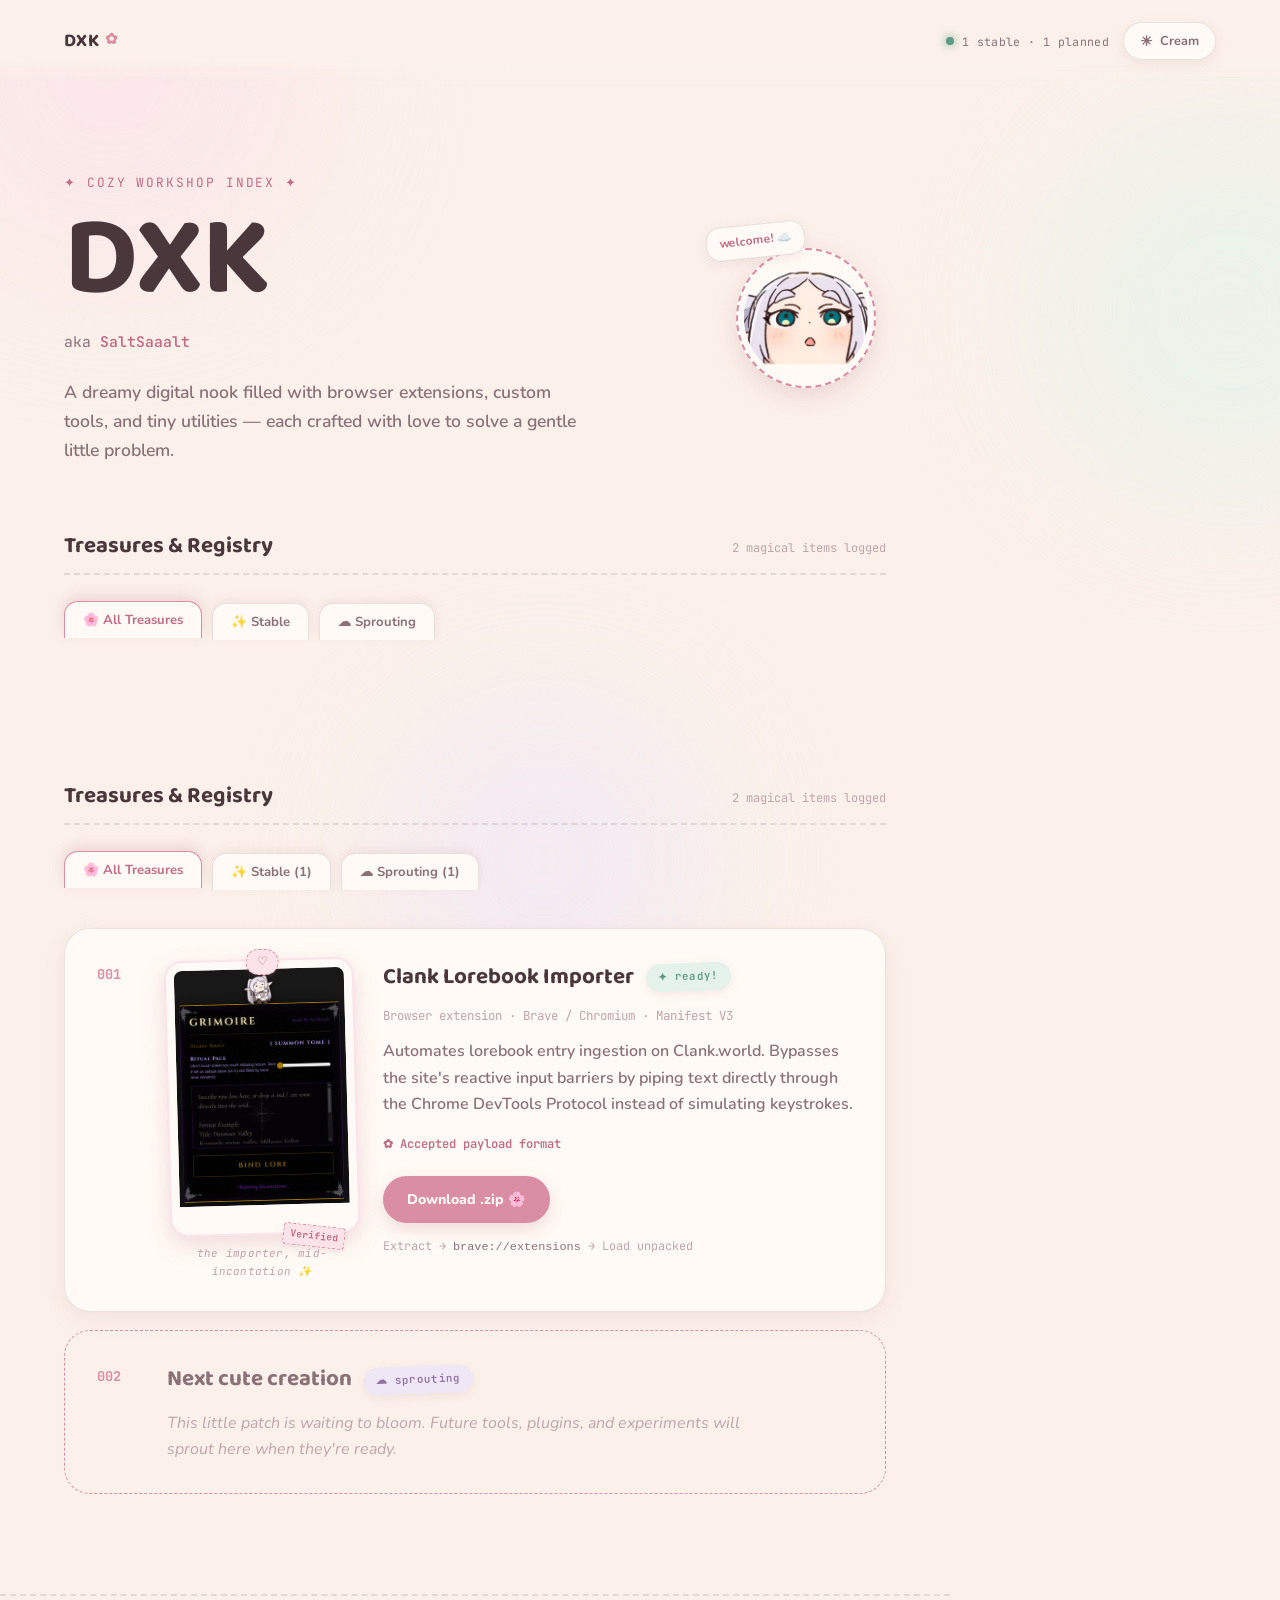
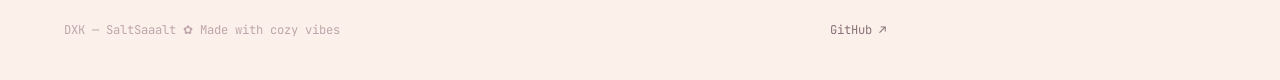
==== index.html @ a3f2f016 "Update index.html" ====
<!DOCTYPE html>
<html lang="en">
<head>
<meta charset="UTF-8">
<meta name="viewport" content="width=device-width, initial-scale=1.0">
<title>DXK — Magical Index ✿</title>
<meta name="description" content="DXK, aka SaltSaaalt — a cozy running index of extensions, tools, and small utilities.">

<!-- applied before paint so switching themes never flashes the wrong one -->
<script>
    (function () {
        try {
            var saved = localStorage.getItem("dxk-theme");
            if (saved === "dark") {
                document.documentElement.setAttribute("data-theme", "dark");
            }
        } catch (e) {}
    })();
</script>

<link rel="preconnect" href="https://fonts.googleapis.com">
<link rel="preconnect" href="https://fonts.gstatic.com" crossorigin>
<link href="https://fonts.googleapis.com/css2?family=Baloo+2:wght@600;700&family=Nunito:wght@400;600;700;800&family=JetBrains+Mono:wght@400;500&display=swap" rel="stylesheet">
<link rel="stylesheet" href="style.css">
</head>
<body>

    <!-- Floating Confetti Container -->
    <div class="confetti-container" aria-hidden="true"></div>

    <div class="blob blob-a" aria-hidden="true"></div>
    <div class="blob blob-b" aria-hidden="true"></div>
    <div class="blob blob-c" aria-hidden="true"></div>

    <header class="site-header">
        <a class="mark" href="#top">DXK <span class="mark-dot">✿</span></a>

        <div class="header-right">
            <div class="header-status">
                <span class="dot" aria-hidden="true"></span>
                <span id="system-status">1 stable · 1 planned</span>
            </div>

            <button class="theme-toggle" id="theme-toggle" type="button" aria-pressed="false">
                <span class="theme-toggle-icon" aria-hidden="true">☀</span>
                <span class="theme-toggle-label">Cream</span>
            </button>
        </div>
    </header>

    <main id="top">

        <!-- ============ HERO ============ -->
        <section class="hero">
            <div class="hero-content">
                <p class="reveal eyebrow">✦ cozy workshop index ✦</p>
                <h1 class="reveal wordmark">DXK</h1>
                <p class="reveal alias">aka <span class="handle">SaltSaaalt</span></p>
                <p class="reveal lede">
                    A dreamy digital nook filled with browser extensions, custom tools, and tiny utilities — each crafted with love to solve a gentle little problem.
                </p>
            </div>
            
            <!-- Cute anime mascot element -->
            <div class="reveal hero-mascot" aria-hidden="true">
                <div class="mascot-bubble">welcome! ☁️</div>
                <img src="mascot.png" alt="Cute anime mascot illustration" onerror="this.style.display='none'; this.nextElementSibling.style.display='flex';">
                <div class="mascot-fallback" style="display:none;">🐰</div>
            </div>
        </section>
        <!-- ============ REGISTRY WITH NOTEBOOK TABS ============ -->
        <section class="registry" aria-labelledby="registry-heading">
            <div class="registry-head">
                <h2 id="registry-heading">Treasures & Registry</h2>
                <span class="registry-count"><span id="entry-count">0</span> magical items logged</span>
            </div>

            <!-- Notebook Tab Navigation -->
            <div class="notebook-tabs" role="tablist">
                <button class="tab-btn active" role="tab" aria-selected="true" data-target="tab-all">
                    <span>🌸 All Treasures</span>
                </button>
                <button class="tab-btn" role="tab" aria-selected="false" data-target="tab-stable">
                    <span>✨ Stable</span>
                </button>
                <button class="tab-btn" role="tab" aria-selected="false" data-target="tab-planned">
                    <span>☁ Sprouting</span>
                </button>
            </div>

            <!-- Tab Content Panel (Dynamically populated via script.js) -->
            <div class="notebook-panel active" id="tab-all" role="tabpanel">
            </div>
        </section>

        <!-- ============ REGISTRY WITH NOTEBOOK TABS ============ -->
        <section class="registry" aria-labelledby="registry-heading">
            <div class="registry-head">
                <h2 id="registry-heading">Treasures & Registry</h2>
                <span class="registry-count"><span id="entry-count">2</span> magical items logged</span>
            </div>

            <!-- Notebook Tab Navigation -->
            <div class="notebook-tabs" role="tablist">
                <button class="tab-btn active" role="tab" aria-selected="true" data-target="tab-all">
                    <span>🌸 All Treasures</span>
                </button>
                <button class="tab-btn" role="tab" aria-selected="false" data-target="tab-stable">
                    <span>✨ Stable (1)</span>
                </button>
                <button class="tab-btn" role="tab" aria-selected="false" data-target="tab-planned">
                    <span>☁ Sprouting (1)</span>
                </button>
            </div>

            <!-- Tab Content Panels -->
            <div class="notebook-panel active" id="tab-all" role="tabpanel">
                
                <!-- ---- ENTRY 001 ---- -->
                <article class="entry" data-status="stable">
                    <div class="entry-index">001</div>

                    <div class="entry-body has-media">
                        <figure class="entry-media">
                            <img src="clank-preview.png" alt="Screenshot of the Clank Lorebook Importer interface — a dark ritual-styled panel titled Grimoire with a lore text field and a Bind Lore button.">
                            <span class="stamp-badge">Verified</span>
                            <figcaption class="media-caption">the importer, mid-incantation ✨</figcaption>
                        </figure>

                        <div class="entry-content">
                            <div class="entry-top">
                                <h3 class="entry-name">Clank Lorebook Importer</h3>
                                <span class="status-tag status-stable">✦ ready!</span>
                            </div>

                            <p class="entry-meta">Browser extension · Brave / Chromium · Manifest V3</p>

                            <p class="entry-desc">
                                Automates lorebook entry ingestion on Clank.world. Bypasses the
                                site's reactive input barriers by piping text directly through
                                the Chrome DevTools Protocol instead of simulating keystrokes.
                            </p>

                            <details class="entry-detail">
                                <summary>Accepted payload format</summary>
                                <pre class="code-block"><code>Title: [Entry Name]
Keywords: [tag1, tag2]
Content: [Lore description...]</code></pre>
                                <ul class="stack-list">
                                    <li><code>manifest.json</code> — Manifest V3, CDP debugger permission</li>
                                    <li><code>background.js</code> — dispatches <code>Input.insertText</code> streams</li>
                                    <li><code>content.js</code> — DOM automation, drop-zone parser &amp; sequencer</li>
                                </ul>
                            </details>

                            <div class="entry-actions">
                                <a class="btn-primary" href="clank-lorebook-importer.zip" download>Download .zip 🌸</a>
                                <span class="entry-hint">Extract → <code>brave://extensions</code> → Load unpacked</span>
                            </div>
                        </div>
                    </div>
                </article>

                <!-- ---- ENTRY 002 (EMPTY STATE) ---- -->
                <article class="entry entry-empty" data-status="planned">
                    <div class="entry-index">002</div>
                    <div class="entry-body">
                        <div class="entry-top">
                            <h3 class="entry-name entry-name-muted">Next cute creation</h3>
                            <span class="status-tag status-planned">☁ sprouting</span>
                        </div>
                        <p class="entry-desc entry-desc-muted">
                            This little patch is waiting to bloom. Future tools, plugins, and experiments will sprout here when they're ready.
                        </p>
                    </div>
                </article>

            </div>

        </section>

    </main>

    <footer class="site-footer">
        <span>DXK — SaltSaaalt ✿ Made with cozy vibes</span>
        <a href="https://github.com/ionutroscan" target="_blank" rel="noopener">GitHub ↗</a>
    </footer>

    <script src="script.js"></script>
</body>
</html>
---- style.css ----
/* ==================================================================
   DXK — INDEX (Cottagecore & Cutecore Enhancement)
   Cream & blush, kawaii anime accents, cozy journal aesthetic.
   ================================================================== */

:root {
    --bg: #fbf1ea;
    --bg-card: #fffaf5;
    --bg-card-hover: #fff4ec;
    --text: #4a373c;
    --text-muted: #8a7178;
    --text-faint: #bfa5ab;

    --accent: #d98ea3;
    --accent-strong: #c06c85;
    --accent-tint: #fbe3e9;

    --mint: #5f9b83;
    --mint-tint: #e4f2ea;

    --lav: #9074a8;
    --lav-tint: #f0e7f6;

    --hairline: rgba(74, 55, 60, 0.12);
    --shadow: rgba(201, 141, 155, 0.28);
    --shadow-soft: rgba(201, 141, 155, 0.16);

    --font-display: 'Baloo 2', sans-serif;
    --font-body: 'Nunito', sans-serif;
    --font-mono: 'JetBrains Mono', monospace;
}

:root[data-theme="dark"] {
    --bg: #241c27;
    --bg-card: #2d232f;
    --bg-card-hover: #352a38;
    --text: #f3e8ee;
    --text-muted: #bfa7b3;
    --text-faint: #7d6874;

    --accent: #e6a9bc;
    --accent-strong: #f0bfcf;
    --accent-tint: rgba(230, 169, 188, 0.14);

    --mint: #96d3b8;
    --mint-tint: rgba(150, 211, 184, 0.14);

    --lav: #c6aee0;
    --lav-tint: rgba(198, 174, 224, 0.14);

    --hairline: rgba(243, 232, 238, 0.1);
    --shadow: rgba(0, 0, 0, 0.35);
    --shadow-soft: rgba(0, 0, 0, 0.22);
}

* {
    box-sizing: border-box;
}

body {
    margin: 0;
    background: var(--bg);
    color: var(--text);
    font-family: var(--font-body);
    font-size: 16px;
    line-height: 1.65;
    -webkit-font-smoothing: antialiased;
    transition: background 0.4s ease, color 0.4s ease;
}

a {
    color: inherit;
}

::selection {
    background: var(--accent-tint);
    color: var(--accent-strong);
}

:focus-visible {
    outline: 2px solid var(--accent);
    outline-offset: 3px;
    border-radius: 6px;
}

/* ================= AMBIENT BLOBS ================= */

.blob {
    position: fixed;
    z-index: 0;
    border-radius: 50%;
    filter: blur(70px);
    pointer-events: none;
    opacity: 0.65;
    transition: opacity 0.4s ease;
}

.blob-a {
    width: 420px;
    height: 420px;
    top: -140px;
    left: -100px;
    background: var(--accent-tint);
}

.blob-b {
    width: 380px;
    height: 380px;
    top: 120px;
    right: -140px;
    background: var(--mint-tint);
}

.blob-c {
    width: 320px;
    height: 320px;
    bottom: -120px;
    left: 30%;
    background: var(--lav-tint);
}

[data-theme="dark"] .blob {
    opacity: 0.85;
}

@media (prefers-reduced-motion: no-preference) {
    .blob-a { animation: drift-a 22s ease-in-out infinite; }
    .blob-b { animation: drift-b 26s ease-in-out infinite; }
    .blob-c { animation: drift-c 24s ease-in-out infinite; }
}

@keyframes drift-a {
    0%, 100% { transform: translate(0, 0); }
    50% { transform: translate(30px, 20px); }
}

@keyframes drift-b {
    0%, 100% { transform: translate(0, 0); }
    50% { transform: translate(-25px, 25px); }
}

@keyframes drift-c {
    0%, 100% { transform: translate(0, 0); }
    50% { transform: translate(20px, -15px); }
}

/* ================= HEADER ================= */

.site-header {
    position: sticky;
    top: 0;
    z-index: 10;
    display: flex;
    align-items: center;
    justify-content: space-between;
    padding: 22px clamp(20px, 5vw, 64px);
    background: linear-gradient(var(--bg) 70%, transparent);
    backdrop-filter: blur(4px);
}

.mark {
    display: inline-flex;
    align-items: center;
    gap: 6px;
    font-family: var(--font-display);
    font-weight: 700;
    font-size: 1.15rem;
    letter-spacing: 0.02em;
    text-decoration: none;
    color: var(--text);
}

.mark-dot {
    color: var(--accent);
    font-size: 0.95rem;
}

.header-right {
    display: flex;
    align-items: center;
    gap: 14px;
}

.header-status {
    display: flex;
    align-items: center;
    gap: 8px;
    font-family: var(--font-mono);
    font-size: 0.72rem;
    letter-spacing: 0.03em;
    color: var(--text-muted);
}

.dot {
    width: 8px;
    height: 8px;
    border-radius: 50%;
    background: var(--mint);
    box-shadow: 0 0 10px var(--mint);
}

.theme-toggle {
    display: inline-flex;
    align-items: center;
    gap: 7px;
    padding: 8px 16px;
    border: 1px solid var(--hairline);
    border-radius: 100px;
    background: var(--bg-card);
    color: var(--text-muted);
    font-family: var(--font-body);
    font-weight: 700;
    font-size: 0.8rem;
    cursor: pointer;
    box-shadow: 0 4px 12px var(--shadow-soft);
    transition: transform 0.2s ease, box-shadow 0.2s ease, background 0.3s ease;
}

.theme-toggle:hover {
    transform: translateY(-2px);
    box-shadow: 0 6px 16px var(--shadow);
}

.theme-toggle-icon {
    font-size: 0.9rem;
}

/* ================= HERO ================= */

.hero {
    position: relative;
    z-index: 1;
    padding: clamp(40px, 10vh, 100px) clamp(20px, 5vw, 64px) clamp(40px, 7vh, 84px);
    max-width: 950px;
    display: flex;
    align-items: center;
    justify-content: space-between;
    gap: 30px;
    flex-wrap: wrap;
}

.hero-content {
    flex: 1 1 450px;
}

/* Cute mascot styling */
.hero-mascot {
    position: relative;
    flex: 0 0 160px;
    display: flex;
    justify-content: center;
    align-items: center;
    margin: 0 auto;
}

.hero-mascot img {
    width: 140px;
    height: 140px;
    object-fit: contain;
    border-radius: 50%;
    background: var(--bg-card);
    border: 2px dashed var(--accent);
    box-shadow: 0 8px 24px var(--shadow);
    padding: 6px;
    animation: float-mascot 4s ease-in-out infinite;
}

.mascot-fallback {
    width: 120px;
    height: 120px;
    border-radius: 50%;
    background: var(--bg-card);
    border: 2px dashed var(--accent);
    display: flex;
    align-items: center;
    justify-content: center;
    font-size: 3rem;
    box-shadow: 0 8px 24px var(--shadow);
    animation: float-mascot 4s ease-in-out infinite;
}

.mascot-bubble {
    position: absolute;
    top: -24px;
    left: -20px;
    background: var(--bg-card);
    border: 1px solid var(--hairline);
    padding: 6px 12px;
    border-radius: 14px;
    font-family: var(--font-body);
    font-size: 0.75rem;
    font-weight: 700;
    color: var(--accent-strong);
    box-shadow: 0 4px 12px var(--shadow-soft);
    transform: rotate(-6deg);
    animation: pulse-bubble 3s ease-in-out infinite;
}

@keyframes float-mascot {
    0%, 100% { transform: translateY(0); }
    50% { transform: translateY(-8px); }
}

@keyframes pulse-bubble {
    0%, 100% { transform: rotate(-6deg) scale(1); }
    50% { transform: rotate(-4deg) scale(1.05); }
}

.eyebrow {
    margin: 0 0 14px;
    font-family: var(--font-mono);
    font-size: 0.8rem;
    letter-spacing: 0.15em;
    color: var(--accent-strong);
    text-transform: uppercase;
}

.wordmark {
    margin: 0;
    font-family: var(--font-display);
    font-weight: 700;
    font-size: clamp(3.6rem, 12vw, 7rem);
    line-height: 0.95;
    letter-spacing: -0.01em;
    color: var(--text);
}

.alias {
    margin: 16px 0 0;
    font-family: var(--font-mono);
    font-size: 0.92rem;
    color: var(--text-muted);
}

.handle {
    color: var(--accent-strong);
    font-weight: 600;
}

.lede {
    margin: 24px 0 0;
    max-width: 48ch;
    font-size: 1.1rem;
    font-weight: 600;
    color: var(--text-muted);
}

/* staggered reveal on load */
.reveal {
    opacity: 0;
    transform: translateY(14px);
}

.js-ready .reveal {
    animation: rise 0.7s cubic-bezier(0.2, 0.7, 0.2, 1) forwards;
}

.js-ready .eyebrow { animation-delay: 0.05s; }
.js-ready .wordmark { animation-delay: 0.15s; }
.js-ready .alias { animation-delay: 0.25s; }
.js-ready .lede { animation-delay: 0.35s; }
.js-ready .hero-mascot { animation-delay: 0.45s; }

@keyframes rise {
    to { opacity: 1; transform: translateY(0); }
}

/* ================= REGISTRY ================= */

.registry {
    position: relative;
    z-index: 1;
    padding: 0 clamp(20px, 5vw, 64px) 100px;
    max-width: 950px;
    display: flex;
    flex-direction: column;
    gap: 22px;
}

.registry-head {
    display: flex;
    align-items: baseline;
    justify-content: space-between;
    gap: 16px;
    padding-bottom: 8px;
    border-bottom: 2px dashed var(--hairline);
    margin-bottom: 6px;
}

.registry-head h2 {
    margin: 0;
    font-family: var(--font-display);
    font-weight: 700;
    font-size: 1.4rem;
    color: var(--text);
}

.registry-count {
    font-family: var(--font-mono);
    font-size: 0.75rem;
    color: var(--text-faint);
}

/* ---- entry card ---- */

.entry {
    display: grid;
    grid-template-columns: 52px 1fr;
    gap: 18px;
    padding: 30px clamp(20px, 3vw, 32px);
    background: var(--bg-card);
    border-radius: 26px;
    border: 1px solid var(--hairline);
    box-shadow: 0 6px 20px var(--shadow-soft);
    transition: background 0.25s ease, box-shadow 0.25s ease, transform 0.25s ease;
}

.entry:hover {
    background: var(--bg-card-hover);
    box-shadow: 0 10px 30px var(--shadow);
    transform: translateY(-2px);
}

.entry-index {
    font-family: var(--font-mono);
    font-size: 0.85rem;
    color: var(--accent);
    font-weight: 700;
    padding-top: 4px;
}

.entry-body.has-media {
    display: flex;
    align-items: flex-start;
    gap: 26px;
    flex-wrap: wrap;
}

/* ================= PREVIEW IMAGE DECORATIVE BORDER ================= */

.entry-media {
    flex: 0 0 190px;
    max-width: 190px;
    margin: 0 auto;
    position: relative;
}

/* Polaroids / photo-card frame effect */
.entry-media img {
    display: block;
    width: 100%;
    height: auto;
    padding: 8px 8px 28px 8px; /* Extra bottom padding creates a polaroid frame feel */
    background: var(--bg-card);
    border-radius: 14px;
    border: 1px solid var(--hairline);
    box-shadow: 0 10px 24px var(--shadow), inset 0 0 0 1px var(--accent-tint);
    transform: rotate(-1.5deg);
    transition: transform 0.3s ease, box-shadow 0.3s ease;
}

.entry:hover .entry-media img {
    transform: rotate(0deg) scale(1.02);
    box-shadow: 0 14px 30px var(--shadow), inset 0 0 0 1px var(--accent);
}

/* Cute decorative washi tape / pin accent on top of the image frame */
.entry-media::before {
    content: "♡";
    position: absolute;
    top: -10px;
    left: 50%;
    transform: translateX(-50%);
    background: var(--accent-tint);
    color: var(--accent-strong);
    font-family: var(--font-mono);
    font-size: 0.75rem;
    padding: 2px 10px;
    border-radius: 100px;
    border: 1px dashed var(--accent);
    box-shadow: 0 2px 6px var(--shadow-soft);
    z-index: 2;
}

.media-caption {
    display: block;
    margin-top: 6px;
    font-family: var(--font-mono);
    font-size: 0.68rem;
    letter-spacing: 0.02em;
    color: var(--text-faint);
    text-align: center;
    font-style: italic;
}


.entry-media img {
    display: block;
    width: 100%;
    height: auto;
    border-radius: 18px;
    box-shadow: 0 8px 22px var(--shadow);
    border: 2px solid var(--accent-tint);
}

.media-caption {
    display: block;
    margin-top: 10px;
    font-family: var(--font-mono);
    font-size: 0.68rem;
    letter-spacing: 0.02em;
    color: var(--text-faint);
    text-align: center;
    font-style: italic;
}

.entry-content {
    flex: 1 1 300px;
    min-width: 240px;
}

.entry-top {
    display: flex;
    align-items: center;
    gap: 12px;
    flex-wrap: wrap;
}

.entry-name {
    margin: 0;
    font-family: var(--font-display);
    font-weight: 700;
    font-size: 1.4rem;
    color: var(--text);
}

.entry-name-muted {
    color: var(--text-muted);
}

/* sticker-style status tag */
.status-tag {
    font-family: var(--font-mono);
    font-size: 0.68rem;
    font-weight: 600;
    letter-spacing: 0.03em;
    padding: 5px 12px;
    border-radius: 100px;
    transform: rotate(-2deg);
    box-shadow: 0 3px 8px var(--shadow-soft);
    transition: transform 0.2s ease;
}

.entry:hover .status-tag {
    transform: rotate(0deg);
}

.status-stable {
    color: var(--mint);
    background: var(--mint-tint);
}

.status-planned {
    color: var(--lav);
    background: var(--lav-tint);
}

.entry-meta {
    margin: 10px 0 0;
    font-family: var(--font-mono);
    font-size: 0.78rem;
    color: var(--text-faint);
}

.entry-desc {
    margin: 12px 0 0;
    max-width: 60ch;
    color: var(--text-muted);
    font-weight: 600;
}

.entry-desc-muted {
    font-style: italic;
    font-weight: 400;
    color: var(--text-faint);
}

.entry-detail {
    margin-top: 16px;
}

.entry-detail summary {
    cursor: pointer;
    font-family: var(--font-mono);
    font-size: 0.76rem;
    font-weight: 600;
    color: var(--accent-strong);
    list-style: none;
}

.entry-detail summary::-webkit-details-marker {
    display: none;
}

.entry-detail summary::before {
    content: "✿ ";
}

.entry-detail[open] summary::before {
    content: "❀ ";
}

.code-block {
    margin: 14px 0;
    padding: 16px 18px;
    background: var(--bg);
    border: 1px solid var(--hairline);
    border-radius: 16px;
    font-family: var(--font-mono);
    font-size: 0.78rem;
    color: var(--text-muted);
    overflow-x: auto;
}

.stack-list {
    margin: 4px 0 0;
    padding-left: 18px;
    font-family: var(--font-mono);
    font-size: 0.78rem;
    color: var(--text-faint);
}

.stack-list li {
    margin-bottom: 6px;
}

.stack-list code,
.code-block code {
    color: var(--text);
}

.entry-actions {
    margin-top: 22px;
    display: flex;
    align-items: center;
    flex-wrap: wrap;
    gap: 14px;
}

.btn-primary {
    display: inline-flex;
    align-items: center;
    padding: 12px 24px;
    background: var(--accent);
    color: #fffaf6;
    font-family: var(--font-body);
    font-weight: 800;
    font-size: 0.88rem;
    text-decoration: none;
    border-radius: 100px;
    box-shadow: 0 6px 16px var(--shadow);
    transition: background 0.2s ease, transform 0.2s ease, box-shadow 0.2s ease;
}

.btn-primary:hover {
    background: var(--accent-strong);
    transform: translateY(-2px);
    box-shadow: 0 8px 22px var(--shadow);
}

.entry-hint {
    font-family: var(--font-mono);
    font-size: 0.74rem;
    color: var(--text-faint);
}

.entry-hint code {
    color: var(--text-muted);
}

.entry-empty {
    box-shadow: none;
    border: 1.5px dashed var(--accent);
    background: transparent;
}

.entry-empty:hover {
    transform: none;
    background: var(--bg-card);
}

/* ================= FOOTER ================= */

.site-footer {
    position: relative;
    z-index: 1;
    display: flex;
    align-items: center;
    justify-content: space-between;
    padding: 24px clamp(20px, 5vw, 64px) 40px;
    max-width: 950px;
    font-family: var(--font-mono);
    font-size: 0.76rem;
    color: var(--text-faint);
    border-top: 2px dashed var(--hairline);
}

.site-footer a {
    text-decoration: none;
    color: var(--text-muted);
    transition: color 0.2s ease;
}

.site-footer a:hover {
    color: var(--accent-strong);
}

/* ================= RESPONSIVE ================= */

@media (max-width: 640px) {
    .entry {
        grid-template-columns: 1fr;
        gap: 8px;
    }

    .site-footer {
        flex-direction: column;
        align-items: flex-start;
        gap: 10px;
    }

    .header-right {
        gap: 8px;
    }

    .entry-body.has-media {
        flex-direction: column;
    }

    .entry-media {
        flex-basis: auto;
        max-width: 150px;
    }

    .theme-toggle-label {
        display: none;
    }

    .theme-toggle {
        padding: 8px 10px;
    }
}

/* ================= MOTION PREFERENCE ================= */

@media (prefers-reduced-motion: reduce) {
    .reveal {
        opacity: 1;
        transform: none;
        animation: none !important;
    }

    .blob,
    .hero-mascot img,
    .mascot-fallback,
    .mascot-bubble {
        animation: none !important;
    }

    .entry,
    .btn-primary,
    .theme-toggle {
        transition: none;
    }
}

/* ================= NOTEBOOK TABS & SCRAPBOOK STAMPS ================= */

.notebook-tabs {
    display: flex;
    gap: 10px;
    margin-bottom: 16px;
    flex-wrap: wrap;
}

.tab-btn {
    padding: 9px 18px;
    background: var(--bg-card);
    border: 1px solid var(--hairline);
    border-bottom: none;
    border-radius: 14px 14px 0 0;
    font-family: var(--font-body);
    font-weight: 700;
    font-size: 0.82rem;
    color: var(--text-muted);
    cursor: pointer;
    box-shadow: 0 -3px 10px var(--shadow-soft);
    transition: background 0.2s ease, color 0.2s ease, transform 0.2s ease;
}

.tab-btn:hover {
    color: var(--accent-strong);
    background: var(--bg-card-hover);
}

.tab-btn.active {
    background: var(--bg-card);
    color: var(--accent-strong);
    border-color: var(--accent);
    box-shadow: 0 -5px 14px var(--shadow);
    transform: translateY(-2px);
}

.notebook-panel {
    display: flex;
    flex-direction: column;
    gap: 18px;
    animation: fadeInTab 0.4s ease forwards;
}

@keyframes fadeInTab {
    from { opacity: 0; transform: translateY(6px); }
    to { opacity: 1; transform: translateY(0); }
}

/* Stamp badge on polaroids */
.stamp-badge {
    position: absolute;
    bottom: 34px;
    right: 12px;
    background: var(--accent-tint);
    color: var(--accent-strong);
    font-family: var(--font-mono);
    font-size: 0.6rem;
    font-weight: 700;
    padding: 2px 6px;
    border-radius: 4px;
    border: 1px dashed var(--accent);
    transform: rotate(6deg);
    box-shadow: 0 2px 4px var(--shadow-soft);
}

/* Floating Confetti / Sparkle Particles */
.confetti-container {
    position: fixed;
    top: 0;
    left: 0;
    width: 100vw;
    height: 100vh;
    pointer-events: none;
    z-index: 0;
    overflow: hidden;
}

.sparkle-particle {
    position: absolute;
    font-size: 0.8rem;
    color: var(--accent);
    opacity: 0.6;
    animation: floatParticle 8s linear infinite;
}

@keyframes floatParticle {
    0% { transform: translateY(105vh) rotate(0deg); opacity: 0; }
    20% { opacity: 0.7; }
    80% { opacity: 0.7; }
    100% { transform: translateY(-10vh) rotate(360deg); opacity: 0; }
}
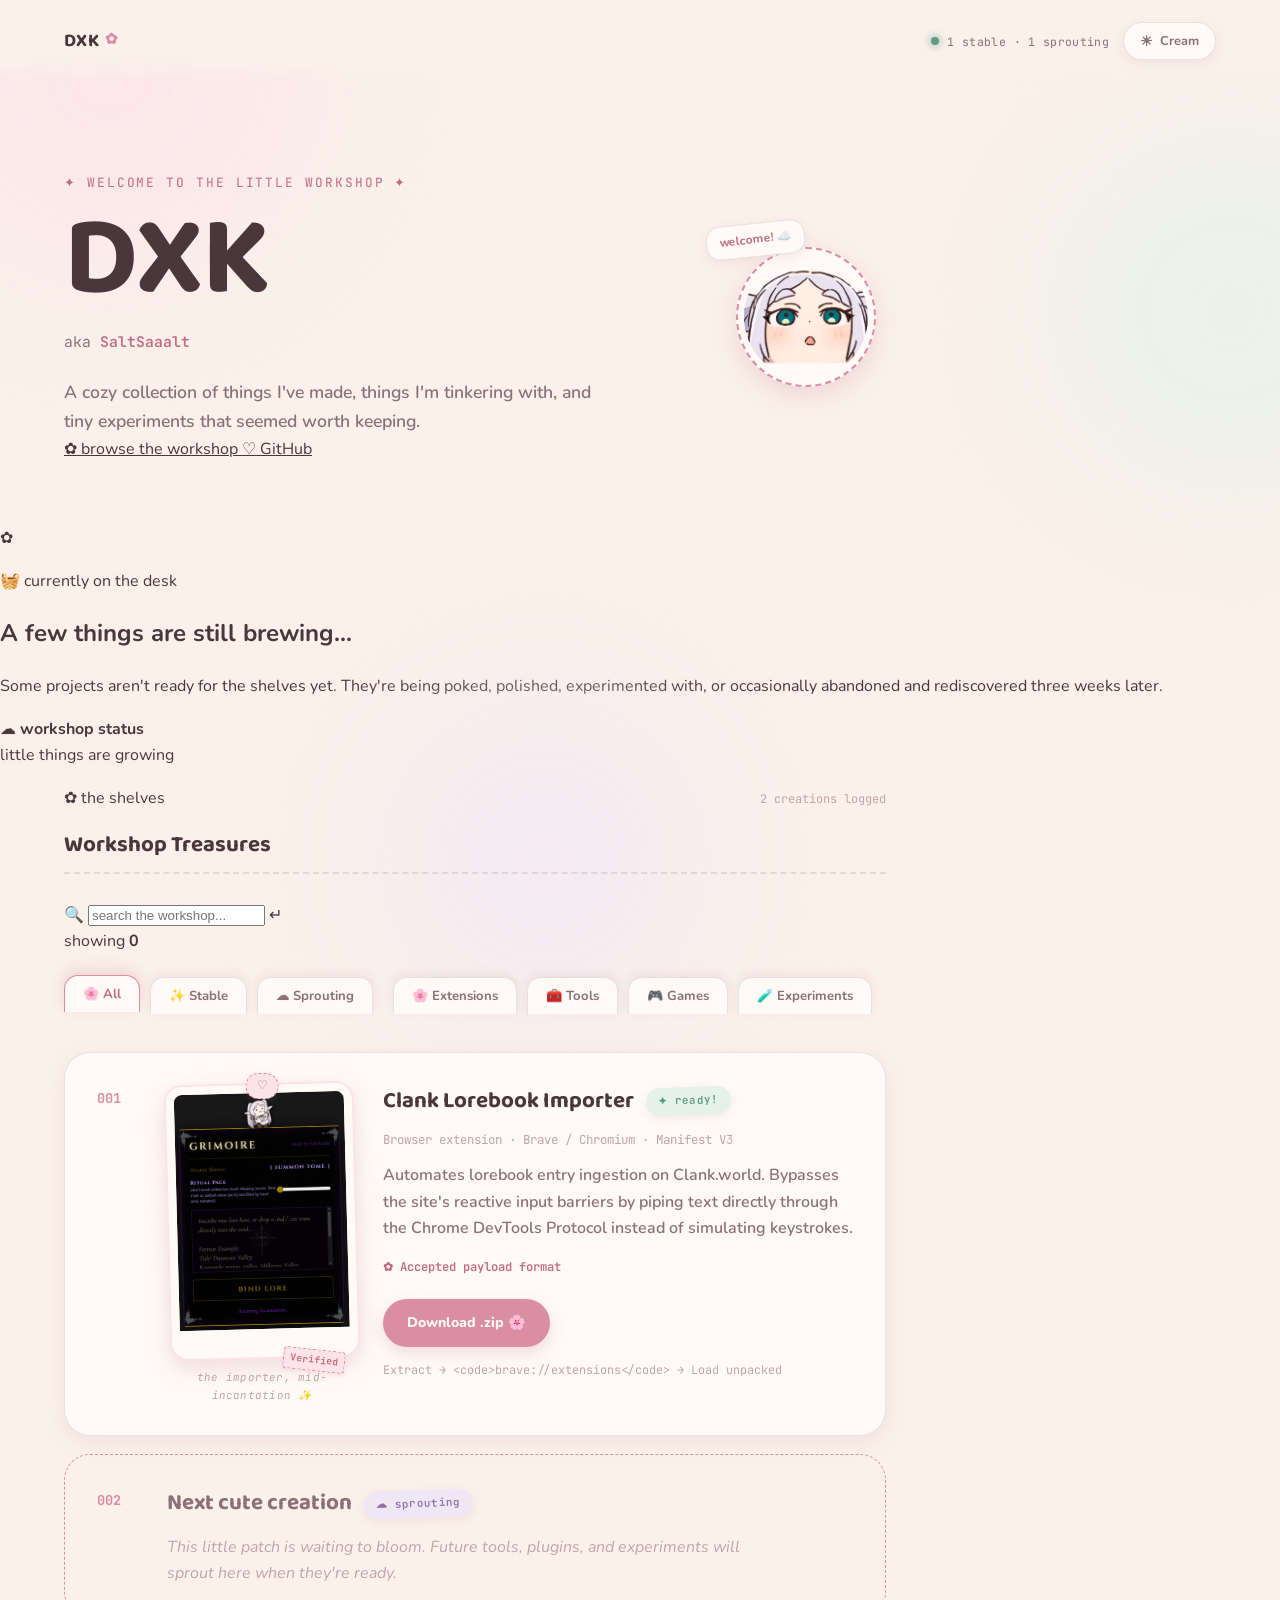
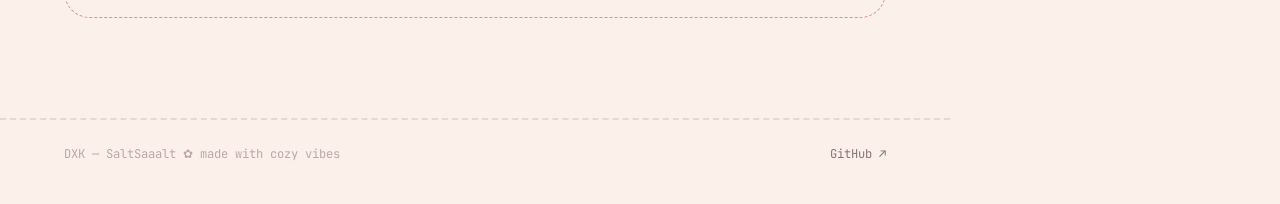
==== commit a80b7caf: "Update index.html" ====
--- a/index.html
+++ b/index.html
@@ -1,191 +1,640 @@
 <!DOCTYPE html>
 <html lang="en">
+
 <head>
-<meta charset="UTF-8">
-<meta name="viewport" content="width=device-width, initial-scale=1.0">
-<title>DXK — Magical Index ✿</title>
-<meta name="description" content="DXK, aka SaltSaaalt — a cozy running index of extensions, tools, and small utilities.">
-
-<!-- applied before paint so switching themes never flashes the wrong one -->
-<script>
-    (function () {
-        try {
-            var saved = localStorage.getItem("dxk-theme");
-            if (saved === "dark") {
-                document.documentElement.setAttribute("data-theme", "dark");
-            }
-        } catch (e) {}
-    })();
-</script>
-
-<link rel="preconnect" href="https://fonts.googleapis.com">
-<link rel="preconnect" href="https://fonts.gstatic.com" crossorigin>
-<link href="https://fonts.googleapis.com/css2?family=Baloo+2:wght@600;700&family=Nunito:wght@400;600;700;800&family=JetBrains+Mono:wght@400;500&display=swap" rel="stylesheet">
-<link rel="stylesheet" href="style.css">
+    <meta charset="UTF-8">
+
+    <meta
+        name="viewport"
+        content="width=device-width, initial-scale=1.0"
+    >
+
+    <title>DXK — Little Workshop ✿</title>
+
+    <meta
+        name="description"
+        content="DXK — a cozy little workshop filled with browser extensions, tools, experiments, game-dev projects and other digital creations."
+    >
+
+    <meta
+        name="theme-color"
+        content="#fbf1ea"
+    >
+
+    <!-- --------------------------------------------------------
+         APPLY SAVED THEME BEFORE PAINT
+         -------------------------------------------------------- -->
+
+    <script>
+        (function () {
+            try {
+                var saved = localStorage.getItem("dxk-theme");
+
+                if (saved === "dark") {
+                    document.documentElement.setAttribute(
+                        "data-theme",
+                        "dark"
+                    );
+                }
+            } catch (e) {}
+        })();
+    </script>
+
+
+    <!-- --------------------------------------------------------
+         FONTS
+         -------------------------------------------------------- -->
+
+    <link rel="preconnect" href="https://fonts.googleapis.com">
+
+    <link
+        rel="preconnect"
+        href="https://fonts.gstatic.com"
+        crossorigin
+    >
+
+    <link
+        href="https://fonts.googleapis.com/css2?family=Baloo+2:wght@600;700&family=Nunito:wght@400;600;700;800&family=JetBrains+Mono:wght@400;500&display=swap"
+        rel="stylesheet"
+    >
+
+
+    <!-- --------------------------------------------------------
+         STYLES
+         -------------------------------------------------------- -->
+
+    <link
+        rel="stylesheet"
+        href="style.css"
+    >
+
 </head>
+
+
 <body>
 
-    <!-- Floating Confetti Container -->
-    <div class="confetti-container" aria-hidden="true"></div>
-
-    <div class="blob blob-a" aria-hidden="true"></div>
-    <div class="blob blob-b" aria-hidden="true"></div>
-    <div class="blob blob-c" aria-hidden="true"></div>
+    <!-- ========================================================
+         DECORATIVE BACKGROUND
+         ======================================================== -->
+
+    <div
+        class="confetti-container"
+        aria-hidden="true"
+    ></div>
+
+    <div
+        class="blob blob-a"
+        aria-hidden="true"
+    ></div>
+
+    <div
+        class="blob blob-b"
+        aria-hidden="true"
+    ></div>
+
+    <div
+        class="blob blob-c"
+        aria-hidden="true"
+    ></div>
+
+
+    <!-- ========================================================
+         HEADER
+         ======================================================== -->
 
     <header class="site-header">
-        <a class="mark" href="#top">DXK <span class="mark-dot">✿</span></a>
+
+        <a
+            class="mark"
+            href="#top"
+            aria-label="DXK — return to top"
+        >
+            DXK
+            <span
+                class="mark-dot"
+                aria-hidden="true"
+            >✿</span>
+        </a>
+
 
         <div class="header-right">
-            <div class="header-status">
-                <span class="dot" aria-hidden="true"></span>
-                <span id="system-status">1 stable · 1 planned</span>
-            </div>
-
-            <button class="theme-toggle" id="theme-toggle" type="button" aria-pressed="false">
-                <span class="theme-toggle-icon" aria-hidden="true">☀</span>
-                <span class="theme-toggle-label">Cream</span>
+
+            <div
+                class="header-status"
+                title="Workshop status"
+            >
+                <span
+                    class="dot"
+                    aria-hidden="true"
+                ></span>
+
+                <span id="system-status">
+                    opening workshop...
+                </span>
+            </div>
+
+
+            <button
+                class="theme-toggle"
+                id="theme-toggle"
+                type="button"
+                aria-label="Toggle between cream and dusk themes"
+                aria-pressed="false"
+            >
+                <span
+                    class="theme-toggle-icon"
+                    aria-hidden="true"
+                >☀</span>
+
+                <span class="theme-toggle-label">
+                    Cream
+                </span>
             </button>
+
         </div>
+
     </header>
 
+
+    <!-- ========================================================
+         MAIN
+         ======================================================== -->
+
     <main id="top">
 
-        <!-- ============ HERO ============ -->
-        <section class="hero">
+
+        <!-- ====================================================
+             HERO
+             ==================================================== -->
+
+        <section
+            class="hero"
+            aria-labelledby="hero-title"
+        >
+
             <div class="hero-content">
-                <p class="reveal eyebrow">✦ cozy workshop index ✦</p>
-                <h1 class="reveal wordmark">DXK</h1>
-                <p class="reveal alias">aka <span class="handle">SaltSaaalt</span></p>
+
+                <p class="reveal eyebrow">
+                    ✦ welcome to the little workshop ✦
+                </p>
+
+
+                <h1
+                    class="reveal wordmark"
+                    id="hero-title"
+                >
+                    DXK
+                </h1>
+
+
+                <p class="reveal alias">
+                    aka
+                    <span class="handle">
+                        SaltSaaalt
+                    </span>
+                </p>
+
+
                 <p class="reveal lede">
-                    A dreamy digital nook filled with browser extensions, custom tools, and tiny utilities — each crafted with love to solve a gentle little problem.
+                    A cozy collection of things I've made,
+                    things I'm tinkering with, and tiny
+                    experiments that seemed worth keeping.
                 </p>
-            </div>
-            
-            <!-- Cute anime mascot element -->
-            <div class="reveal hero-mascot" aria-hidden="true">
-                <div class="mascot-bubble">welcome! ☁️</div>
-                <img src="mascot.png" alt="Cute anime mascot illustration" onerror="this.style.display='none'; this.nextElementSibling.style.display='flex';">
-                <div class="mascot-fallback" style="display:none;">🐰</div>
-            </div>
+
+
+                <div class="reveal hero-links">
+
+                    <a
+                        class="hero-link hero-link-primary"
+                        href="#workshop"
+                    >
+                        ✿ browse the workshop
+                    </a>
+
+                    <a
+                        class="hero-link"
+                        href="https://github.com/ionutroscan"
+                        target="_blank"
+                        rel="noopener noreferrer"
+                    >
+                        ♡ GitHub
+                    </a>
+
+                </div>
+
+            </div>
+
+
+            <!-- ------------------------------------------------
+                 MASCOT
+                 ------------------------------------------------ -->
+
+            <div
+                class="reveal hero-mascot"
+                aria-label="Workshop mascot"
+            >
+
+                <div
+                    class="mascot-bubble"
+                    aria-live="polite"
+                >
+                    welcome! ☁️
+                </div>
+
+
+                <img
+                    src="mascot.png"
+                    alt="Cute anime workshop mascot"
+                    onerror="
+                        this.style.display='none';
+                        this.nextElementSibling.style.display='flex';
+                    "
+                >
+
+
+                <div
+                    class="mascot-fallback"
+                    aria-hidden="true"
+                    style="display:none;"
+                >
+                    🐰
+                </div>
+
+            </div>
+
         </section>
-        <!-- ============ REGISTRY WITH NOTEBOOK TABS ============ -->
-        <section class="registry" aria-labelledby="registry-heading">
+
+
+
+        <!-- ====================================================
+             CURRENTLY ON THE DESK
+             ==================================================== -->
+
+        <section
+            class="desk"
+            aria-labelledby="desk-heading"
+        >
+
+            <div class="desk-card">
+
+                <div class="desk-decoration" aria-hidden="true">
+                    ✿
+                </div>
+
+
+                <div class="desk-content">
+
+                    <p class="section-kicker">
+                        🧺 currently on the desk
+                    </p>
+
+
+                    <h2 id="desk-heading">
+                        A few things are still brewing...
+                    </h2>
+
+
+                    <p>
+                        Some projects aren't ready for the shelves
+                        yet. They're being poked, polished,
+                        experimented with, or occasionally abandoned
+                        and rediscovered three weeks later.
+                    </p>
+
+                </div>
+
+
+                <div class="desk-note">
+
+                    <span class="desk-note-icon">
+                        ☁
+                    </span>
+
+                    <span>
+                        <strong>workshop status</strong><br>
+                        <span id="desk-status">
+                            little things are growing
+                        </span>
+                    </span>
+
+                </div>
+
+            </div>
+
+        </section>
+
+
+
+        <!-- ====================================================
+             WORKSHOP / PROJECT REGISTRY
+             ==================================================== -->
+
+        <section
+            class="registry"
+            id="workshop"
+            aria-labelledby="registry-heading"
+        >
+
+
+            <!-- ------------------------------------------------
+                 SECTION HEADING
+                 ------------------------------------------------ -->
+
             <div class="registry-head">
-                <h2 id="registry-heading">Treasures & Registry</h2>
-                <span class="registry-count"><span id="entry-count">0</span> magical items logged</span>
-            </div>
-
-            <!-- Notebook Tab Navigation -->
-            <div class="notebook-tabs" role="tablist">
-                <button class="tab-btn active" role="tab" aria-selected="true" data-target="tab-all">
-                    <span>🌸 All Treasures</span>
+
+                <div>
+
+                    <p class="section-kicker">
+                        ✿ the shelves
+                    </p>
+
+                    <h2 id="registry-heading">
+                        Workshop Treasures
+                    </h2>
+
+                </div>
+
+
+                <span class="registry-count">
+                    <span id="entry-count">0</span>
+                    creations logged
+                </span>
+
+            </div>
+
+
+
+            <!-- ------------------------------------------------
+                 SEARCH
+                 ------------------------------------------------ -->
+
+            <div class="workshop-tools">
+
+                <label
+                    class="search-box"
+                    for="project-search"
+                >
+
+                    <span
+                        class="search-icon"
+                        aria-hidden="true"
+                    >
+                        🔍
+                    </span>
+
+
+                    <input
+                        id="project-search"
+                        type="search"
+                        placeholder="search the workshop..."
+                        autocomplete="off"
+                        spellcheck="false"
+                    >
+
+
+                    <span
+                        class="search-hint"
+                        aria-hidden="true"
+                    >
+                        ↵
+                    </span>
+
+                </label>
+
+
+                <div
+                    class="visible-count"
+                    aria-live="polite"
+                >
+                    showing
+                    <strong id="visible-count">0</strong>
+                </div>
+
+            </div>
+
+
+
+            <!-- ------------------------------------------------
+                 CATEGORY TABS
+                 ------------------------------------------------ -->
+
+            <div
+                class="notebook-tabs"
+                role="tablist"
+                aria-label="Workshop filters"
+            >
+
+                <button
+                    class="tab-btn active"
+                    id="tab-button-all"
+                    role="tab"
+                    aria-selected="true"
+                    aria-controls="tab-all"
+                    data-target="tab-all"
+                    type="button"
+                >
+                    🌸 All
                 </button>
-                <button class="tab-btn" role="tab" aria-selected="false" data-target="tab-stable">
-                    <span>✨ Stable</span>
+
+
+                <button
+                    class="tab-btn"
+                    id="tab-button-stable"
+                    role="tab"
+                    aria-selected="false"
+                    aria-controls="tab-all"
+                    data-target="tab-stable"
+                    type="button"
+                >
+                    ✨ Stable
                 </button>
-                <button class="tab-btn" role="tab" aria-selected="false" data-target="tab-planned">
-                    <span>☁ Sprouting</span>
+
+
+                <button
+                    class="tab-btn"
+                    id="tab-button-planned"
+                    role="tab"
+                    aria-selected="false"
+                    aria-controls="tab-all"
+                    data-target="tab-planned"
+                    type="button"
+                >
+                    ☁ Sprouting
                 </button>
-            </div>
-
-            <!-- Tab Content Panel (Dynamically populated via script.js) -->
-            <div class="notebook-panel active" id="tab-all" role="tabpanel">
-            </div>
+
+
+                <span
+                    class="tab-divider"
+                    aria-hidden="true"
+                ></span>
+
+
+                <button
+                    class="tab-btn tab-type"
+                    role="tab"
+                    aria-selected="false"
+                    aria-controls="tab-all"
+                    data-target="type-extension"
+                    type="button"
+                >
+                    🌸 Extensions
+                </button>
+
+
+                <button
+                    class="tab-btn tab-type"
+                    role="tab"
+                    aria-selected="false"
+                    aria-controls="tab-all"
+                    data-target="type-tool"
+                    type="button"
+                >
+                    🧰 Tools
+                </button>
+
+
+                <button
+                    class="tab-btn tab-type"
+                    role="tab"
+                    aria-selected="false"
+                    aria-controls="tab-all"
+                    data-target="type-game"
+                    type="button"
+                >
+                    🎮 Games
+                </button>
+
+
+                <button
+                    class="tab-btn tab-type"
+                    role="tab"
+                    aria-selected="false"
+                    aria-controls="tab-all"
+                    data-target="type-experiment"
+                    type="button"
+                >
+                    🧪 Experiments
+                </button>
+
+            </div>
+
+
+
+            <!-- ------------------------------------------------
+                 PROJECT LIST
+                 ------------------------------------------------ -->
+
+            <div
+                class="notebook-panel active"
+                id="tab-all"
+                role="tabpanel"
+                aria-labelledby="tab-button-all"
+            >
+
+                <!--
+                    Projects are generated here by script.js
+                    from creations.json.
+                -->
+
+                <div class="registry-loading">
+
+                    <span
+                        class="loading-sparkle"
+                        aria-hidden="true"
+                    >
+                        ✦
+                    </span>
+
+                    <span>
+                        opening the workshop shelves...
+                    </span>
+
+                </div>
+
+            </div>
+
+
+
+            <!-- ------------------------------------------------
+                 NO RESULTS
+                 ------------------------------------------------ -->
+
+            <div
+                class="no-results"
+                id="no-results"
+                hidden
+            >
+
+                <div
+                    class="no-results-icon"
+                    aria-hidden="true"
+                >
+                    🌱
+                </div>
+
+
+                <h3>
+                    Nothing grew here yet...
+                </h3>
+
+
+                <p>
+                    Try another search or wander through
+                    another shelf.
+                </p>
+
+            </div>
+
         </section>
 
-        <!-- ============ REGISTRY WITH NOTEBOOK TABS ============ -->
-        <section class="registry" aria-labelledby="registry-heading">
-            <div class="registry-head">
-                <h2 id="registry-heading">Treasures & Registry</h2>
-                <span class="registry-count"><span id="entry-count">2</span> magical items logged</span>
-            </div>
-
-            <!-- Notebook Tab Navigation -->
-            <div class="notebook-tabs" role="tablist">
-                <button class="tab-btn active" role="tab" aria-selected="true" data-target="tab-all">
-                    <span>🌸 All Treasures</span>
-                </button>
-                <button class="tab-btn" role="tab" aria-selected="false" data-target="tab-stable">
-                    <span>✨ Stable (1)</span>
-                </button>
-                <button class="tab-btn" role="tab" aria-selected="false" data-target="tab-planned">
-                    <span>☁ Sprouting (1)</span>
-                </button>
-            </div>
-
-            <!-- Tab Content Panels -->
-            <div class="notebook-panel active" id="tab-all" role="tabpanel">
-                
-                <!-- ---- ENTRY 001 ---- -->
-                <article class="entry" data-status="stable">
-                    <div class="entry-index">001</div>
-
-                    <div class="entry-body has-media">
-                        <figure class="entry-media">
-                            <img src="clank-preview.png" alt="Screenshot of the Clank Lorebook Importer interface — a dark ritual-styled panel titled Grimoire with a lore text field and a Bind Lore button.">
-                            <span class="stamp-badge">Verified</span>
-                            <figcaption class="media-caption">the importer, mid-incantation ✨</figcaption>
-                        </figure>
-
-                        <div class="entry-content">
-                            <div class="entry-top">
-                                <h3 class="entry-name">Clank Lorebook Importer</h3>
-                                <span class="status-tag status-stable">✦ ready!</span>
-                            </div>
-
-                            <p class="entry-meta">Browser extension · Brave / Chromium · Manifest V3</p>
-
-                            <p class="entry-desc">
-                                Automates lorebook entry ingestion on Clank.world. Bypasses the
-                                site's reactive input barriers by piping text directly through
-                                the Chrome DevTools Protocol instead of simulating keystrokes.
-                            </p>
-
-                            <details class="entry-detail">
-                                <summary>Accepted payload format</summary>
-                                <pre class="code-block"><code>Title: [Entry Name]
-Keywords: [tag1, tag2]
-Content: [Lore description...]</code></pre>
-                                <ul class="stack-list">
-                                    <li><code>manifest.json</code> — Manifest V3, CDP debugger permission</li>
-                                    <li><code>background.js</code> — dispatches <code>Input.insertText</code> streams</li>
-                                    <li><code>content.js</code> — DOM automation, drop-zone parser &amp; sequencer</li>
-                                </ul>
-                            </details>
-
-                            <div class="entry-actions">
-                                <a class="btn-primary" href="clank-lorebook-importer.zip" download>Download .zip 🌸</a>
-                                <span class="entry-hint">Extract → <code>brave://extensions</code> → Load unpacked</span>
-                            </div>
-                        </div>
-                    </div>
-                </article>
-
-                <!-- ---- ENTRY 002 (EMPTY STATE) ---- -->
-                <article class="entry entry-empty" data-status="planned">
-                    <div class="entry-index">002</div>
-                    <div class="entry-body">
-                        <div class="entry-top">
-                            <h3 class="entry-name entry-name-muted">Next cute creation</h3>
-                            <span class="status-tag status-planned">☁ sprouting</span>
-                        </div>
-                        <p class="entry-desc entry-desc-muted">
-                            This little patch is waiting to bloom. Future tools, plugins, and experiments will sprout here when they're ready.
-                        </p>
-                    </div>
-                </article>
-
-            </div>
-
-        </section>
-
     </main>
 
+
+
+    <!-- ========================================================
+         FOOTER
+         ======================================================== -->
+
     <footer class="site-footer">
-        <span>DXK — SaltSaaalt ✿ Made with cozy vibes</span>
-        <a href="https://github.com/ionutroscan" target="_blank" rel="noopener">GitHub ↗</a>
+
+        <div class="footer-left">
+
+            <span>
+                DXK — SaltSaaalt
+            </span>
+
+            <span
+                class="footer-flower"
+                aria-hidden="true"
+            >
+                ✿
+            </span>
+
+            <span>
+                made with cozy vibes
+            </span>
+
+        </div>
+
+
+        <a
+            href="https://github.com/ionutroscan"
+            target="_blank"
+            rel="noopener noreferrer"
+        >
+            GitHub ↗
+        </a>
+
     </footer>
 
+
+
+    <!-- ========================================================
+         JAVASCRIPT
+         ======================================================== -->
+
     <script src="script.js"></script>
+
 </body>
-</html>
+
+</html>
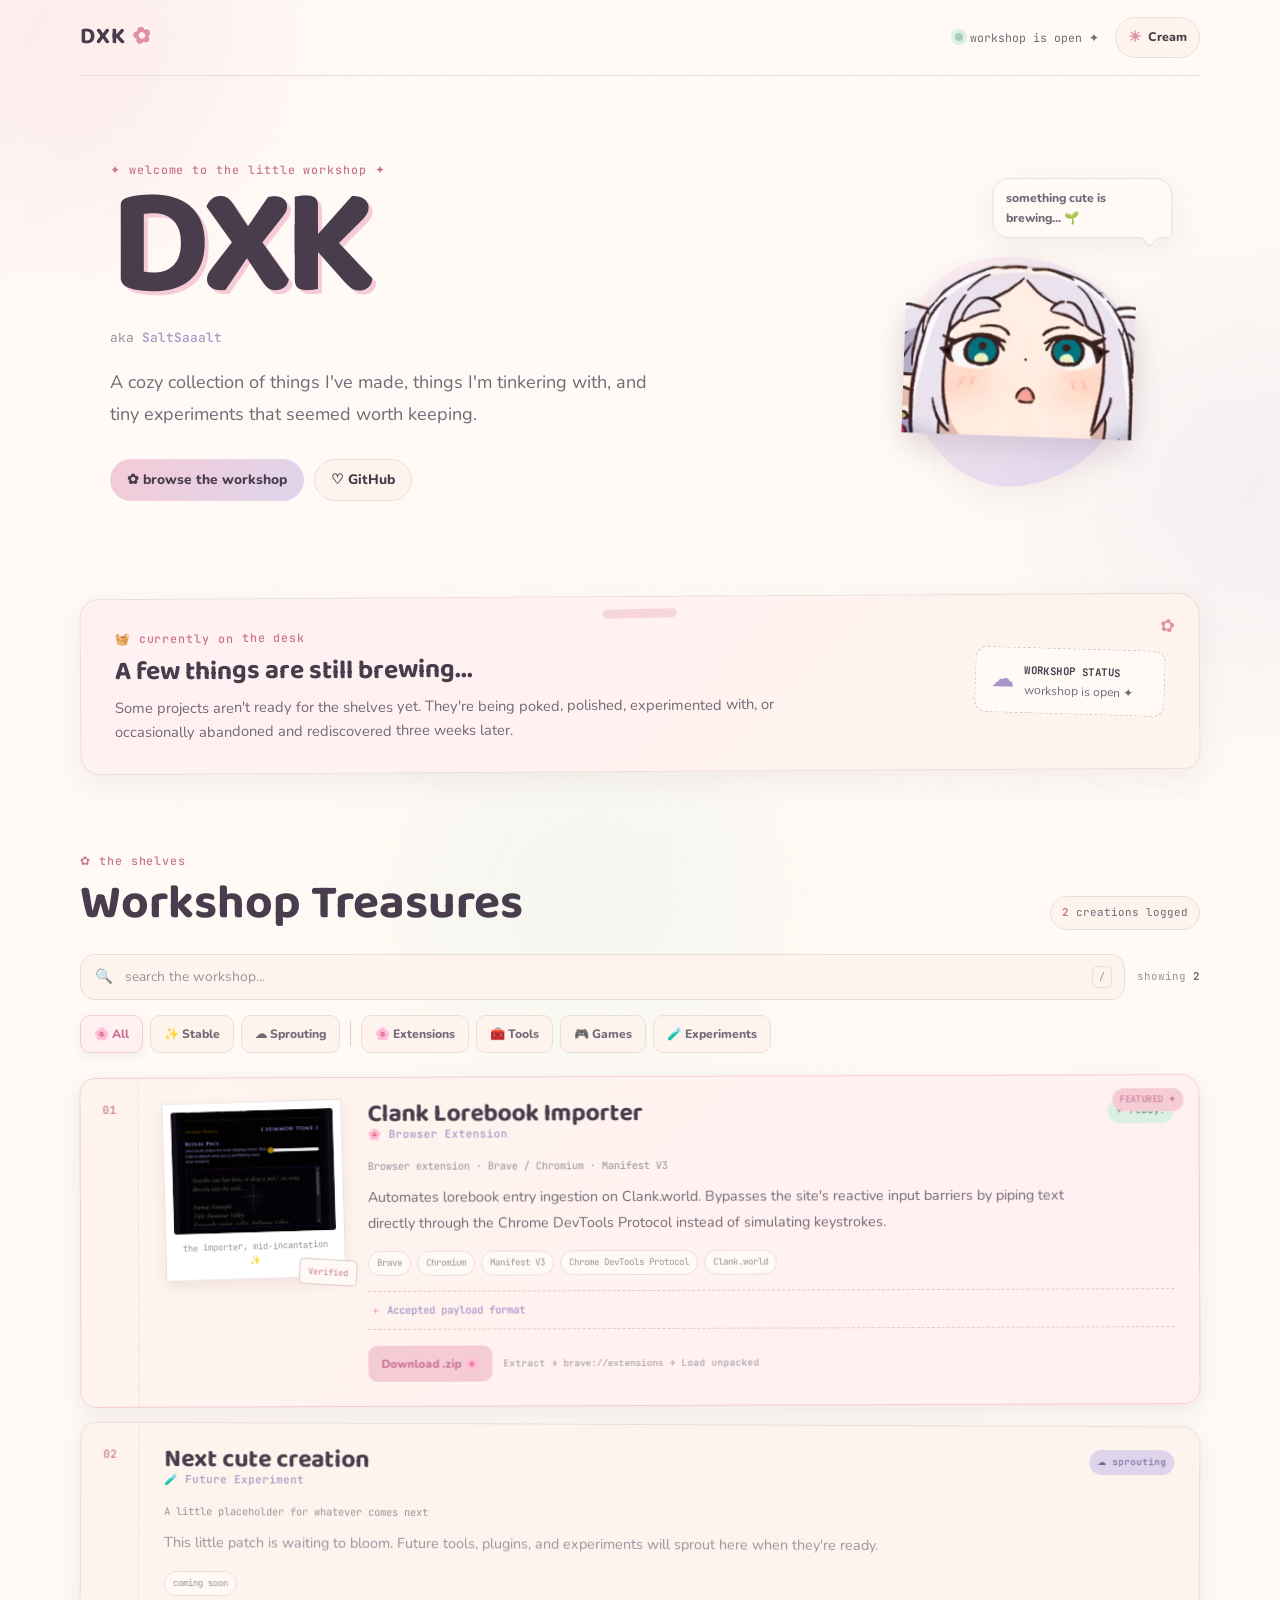
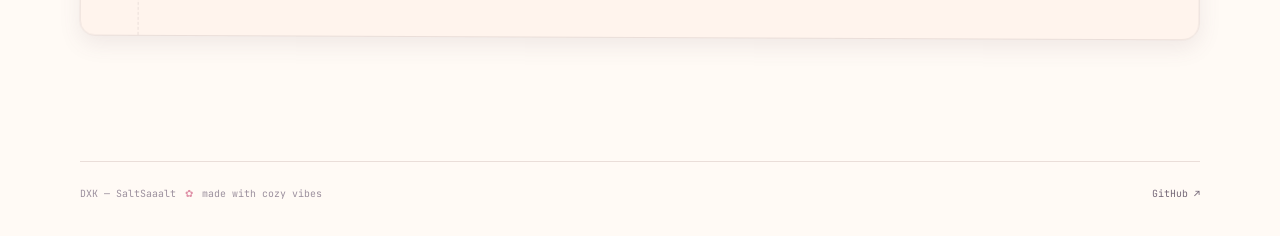
==== commit da1f5a23: "Update search hint to display '/' character" ====
--- a/index.html
+++ b/index.html
@@ -395,8 +395,9 @@
                     <span
                         class="search-hint"
                         aria-hidden="true"
+                        title="Press / to search"
                     >
-                        ↵
+                        /
                     </span>
 
                 </label>
@@ -637,4 +638,4 @@
 
 </body>
 
-</html>+</html>
--- a/style.css
+++ b/style.css
@@ -1,868 +1,4232 @@
-/* ==================================================================
-   DXK — INDEX (Cottagecore & Cutecore Enhancement)
-   Cream & blush, kawaii anime accents, cozy journal aesthetic.
-   ================================================================== */
+/* ============================================================
+   DXK — LITTLE WORKSHOP
+   V2 stylesheet
+   Anime cutecore × cottagecore × cozy developer scrapbook
+   ============================================================ */
+
+
+/* ============================================================
+   01. VARIABLES
+   ============================================================ */
 
 :root {
-    --bg: #fbf1ea;
-    --bg-card: #fffaf5;
-    --bg-card-hover: #fff4ec;
-    --text: #4a373c;
-    --text-muted: #8a7178;
-    --text-faint: #bfa5ab;
-
-    --accent: #d98ea3;
-    --accent-strong: #c06c85;
-    --accent-tint: #fbe3e9;
-
-    --mint: #5f9b83;
-    --mint-tint: #e4f2ea;
-
-    --lav: #9074a8;
-    --lav-tint: #f0e7f6;
-
-    --hairline: rgba(74, 55, 60, 0.12);
-    --shadow: rgba(201, 141, 155, 0.28);
-    --shadow-soft: rgba(201, 141, 155, 0.16);
-
-    --font-display: 'Baloo 2', sans-serif;
-    --font-body: 'Nunito', sans-serif;
-    --font-mono: 'JetBrains Mono', monospace;
-}
-
-:root[data-theme="dark"] {
-    --bg: #241c27;
-    --bg-card: #2d232f;
-    --bg-card-hover: #352a38;
-    --text: #f3e8ee;
-    --text-muted: #bfa7b3;
-    --text-faint: #7d6874;
-
-    --accent: #e6a9bc;
-    --accent-strong: #f0bfcf;
-    --accent-tint: rgba(230, 169, 188, 0.14);
-
-    --mint: #96d3b8;
-    --mint-tint: rgba(150, 211, 184, 0.14);
-
-    --lav: #c6aee0;
-    --lav-tint: rgba(198, 174, 224, 0.14);
-
-    --hairline: rgba(243, 232, 238, 0.1);
-    --shadow: rgba(0, 0, 0, 0.35);
-    --shadow-soft: rgba(0, 0, 0, 0.22);
-}
-
-* {
+
+    --paper: #fffaf5;
+    --paper-soft: #fff4ed;
+    --paper-pink: #fff0f2;
+
+    --ink: #493d4d;
+    --ink-soft: #756878;
+    --ink-faint: #9c909e;
+
+    --rose: #df8fa6;
+    --rose-dark: #c97491;
+    --rose-soft: #f5cbd6;
+
+    --lavender: #a995c7;
+    --lavender-soft: #ded4ec;
+
+    --mint: #a9cbbb;
+    --mint-soft: #dcefe4;
+
+    --cream: #f8e7bd;
+    --cream-dark: #e6ce98;
+
+    --line: #eaded9;
+    --line-dark: #ddc9c5;
+
+    --white: #ffffff;
+
+    --shadow-soft:
+        0 10px 30px rgba(110, 79, 94, 0.08);
+
+    --shadow-card:
+        0 8px 22px rgba(110, 79, 94, 0.10);
+
+    --shadow-hover:
+        0 16px 36px rgba(110, 79, 94, 0.16);
+
+    --radius-small: 10px;
+    --radius-medium: 18px;
+    --radius-large: 28px;
+
+    --content-width: 1120px;
+
+    --font-display: "Baloo 2", cursive;
+    --font-body: "Nunito", sans-serif;
+    --font-mono: "JetBrains Mono", monospace;
+
+    --transition:
+        180ms ease;
+
+}
+
+
+/* ============================================================
+   DARK / DUSK THEME
+   ============================================================ */
+
+html[data-theme="dark"] {
+
+    --paper: #211c2b;
+    --paper-soft: #292231;
+    --paper-pink: #30232e;
+
+    --ink: #f5eaf0;
+    --ink-soft: #cdbdca;
+    --ink-faint: #958696;
+
+    --rose: #e49aae;
+    --rose-dark: #d67f98;
+    --rose-soft: #5a3646;
+
+    --lavender: #bba7d7;
+    --lavender-soft: #403653;
+
+    --mint: #a7d0bc;
+    --mint-soft: #30473d;
+
+    --cream: #d9bd83;
+    --cream-dark: #b79b65;
+
+    --line: #403541;
+    --line-dark: #52434f;
+
+    --white: #302938;
+
+    --shadow-soft:
+        0 12px 32px rgba(0, 0, 0, 0.22);
+
+    --shadow-card:
+        0 10px 28px rgba(0, 0, 0, 0.25);
+
+    --shadow-hover:
+        0 18px 40px rgba(0, 0, 0, 0.34);
+
+}
+
+
+/* ============================================================
+   02. RESET
+   ============================================================ */
+
+*,
+*::before,
+*::after {
     box-sizing: border-box;
 }
+
+
+html {
+    scroll-behavior: smooth;
+}
+
 
 body {
     margin: 0;
-    background: var(--bg);
-    color: var(--text);
+    min-height: 100vh;
+
+    color: var(--ink);
+    background: var(--paper);
+
     font-family: var(--font-body);
     font-size: 16px;
     line-height: 1.65;
-    -webkit-font-smoothing: antialiased;
-    transition: background 0.4s ease, color 0.4s ease;
-}
+
+    overflow-x: hidden;
+
+    transition:
+        background-color 300ms ease,
+        color 300ms ease;
+}
+
+
+img {
+    display: block;
+    max-width: 100%;
+}
+
+
+button,
+input {
+    font: inherit;
+}
+
+
+button {
+    color: inherit;
+}
+
 
 a {
     color: inherit;
 }
 
+
 ::selection {
-    background: var(--accent-tint);
-    color: var(--accent-strong);
-}
-
-:focus-visible {
-    outline: 2px solid var(--accent);
-    outline-offset: 3px;
-    border-radius: 6px;
-}
-
-/* ================= AMBIENT BLOBS ================= */
+    background: var(--rose-soft);
+    color: var(--ink);
+}
+
+
+/* ============================================================
+   03. PAPER / ATMOSPHERE
+   ============================================================ */
+
+body::before {
+    content: "";
+
+    position: fixed;
+    inset: 0;
+
+    pointer-events: none;
+    z-index: -10;
+
+    opacity: 0.42;
+
+    background-image:
+        radial-gradient(
+            circle at 20% 20%,
+            rgba(223, 143, 166, 0.07) 0 1px,
+            transparent 1.5px
+        ),
+        radial-gradient(
+            circle at 80% 70%,
+            rgba(169, 149, 199, 0.06) 0 1px,
+            transparent 1.5px
+        );
+
+    background-size:
+        34px 34px,
+        46px 46px;
+}
+
+
+body::after {
+    content: "";
+
+    position: fixed;
+    inset: 0;
+
+    pointer-events: none;
+    z-index: -9;
+
+    opacity: 0.22;
+
+    background:
+        linear-gradient(
+            115deg,
+            transparent 0%,
+            rgba(255,255,255,0.18) 50%,
+            transparent 100%
+        );
+}
+
+
+html[data-theme="dark"] body::before {
+    opacity: 0.15;
+}
+
+
+html[data-theme="dark"] body::after {
+    opacity: 0.05;
+}
+
+
+/* ============================================================
+   04. DECORATIVE BLOBS
+   ============================================================ */
 
 .blob {
     position: fixed;
-    z-index: 0;
+
+    width: 360px;
+    height: 360px;
+
     border-radius: 50%;
-    filter: blur(70px);
+
+    filter: blur(80px);
+
     pointer-events: none;
-    opacity: 0.65;
-    transition: opacity 0.4s ease;
-}
+    z-index: -5;
+
+    opacity: 0.26;
+}
+
 
 .blob-a {
-    width: 420px;
-    height: 420px;
     top: -140px;
-    left: -100px;
-    background: var(--accent-tint);
-}
+    left: -120px;
+
+    background: var(--rose-soft);
+}
+
 
 .blob-b {
-    width: 380px;
-    height: 380px;
-    top: 120px;
-    right: -140px;
-    background: var(--mint-tint);
-}
+    top: 35%;
+    right: -160px;
+
+    background: var(--lavender-soft);
+}
+
 
 .blob-c {
-    width: 320px;
-    height: 320px;
-    bottom: -120px;
-    left: 30%;
-    background: var(--lav-tint);
-}
-
-[data-theme="dark"] .blob {
-    opacity: 0.85;
-}
-
-@media (prefers-reduced-motion: no-preference) {
-    .blob-a { animation: drift-a 22s ease-in-out infinite; }
-    .blob-b { animation: drift-b 26s ease-in-out infinite; }
-    .blob-c { animation: drift-c 24s ease-in-out infinite; }
-}
-
-@keyframes drift-a {
-    0%, 100% { transform: translate(0, 0); }
-    50% { transform: translate(30px, 20px); }
-}
-
-@keyframes drift-b {
-    0%, 100% { transform: translate(0, 0); }
-    50% { transform: translate(-25px, 25px); }
-}
-
-@keyframes drift-c {
-    0%, 100% { transform: translate(0, 0); }
-    50% { transform: translate(20px, -15px); }
-}
-
-/* ================= HEADER ================= */
+    bottom: -180px;
+    left: 32%;
+
+    background: var(--mint-soft);
+}
+
+
+html[data-theme="dark"] .blob {
+    opacity: 0.13;
+}
+
+
+/* ============================================================
+   05. FLOATING SPARKLES
+   ============================================================ */
+
+.confetti-container {
+    position: fixed;
+    inset: 0;
+
+    pointer-events: none;
+
+    overflow: hidden;
+
+    z-index: 5;
+}
+
+
+.sparkle-particle {
+    position: absolute;
+
+    bottom: -30px;
+
+    color: var(--rose);
+
+    opacity: 0;
+
+    animation:
+        sparkle-float linear infinite;
+}
+
+
+@keyframes sparkle-float {
+
+    0% {
+        transform:
+            translateY(0)
+            rotate(0deg)
+            scale(0.8);
+
+        opacity: 0;
+    }
+
+    12% {
+        opacity: 0.55;
+    }
+
+    70% {
+        opacity: 0.3;
+    }
+
+    100% {
+        transform:
+            translateY(-110vh)
+            rotate(180deg)
+            scale(1.15);
+
+        opacity: 0;
+    }
+
+}
+
+
+/* ============================================================
+   06. HEADER
+   ============================================================ */
 
 .site-header {
-    position: sticky;
-    top: 0;
-    z-index: 10;
+
+    width: min(
+        calc(100% - 36px),
+        var(--content-width)
+    );
+
+    margin: 0 auto;
+
+    min-height: 76px;
+
     display: flex;
     align-items: center;
     justify-content: space-between;
-    padding: 22px clamp(20px, 5vw, 64px);
-    background: linear-gradient(var(--bg) 70%, transparent);
-    backdrop-filter: blur(4px);
-}
+
+    gap: 20px;
+
+    border-bottom: 1px solid var(--line);
+
+}
+
 
 .mark {
     display: inline-flex;
     align-items: center;
-    gap: 6px;
+    gap: 7px;
+
+    text-decoration: none;
+
     font-family: var(--font-display);
+    font-size: 1.45rem;
     font-weight: 700;
-    font-size: 1.15rem;
-    letter-spacing: 0.02em;
-    text-decoration: none;
-    color: var(--text);
-}
+
+    letter-spacing: 0.04em;
+}
+
 
 .mark-dot {
-    color: var(--accent);
-    font-size: 0.95rem;
-}
+    color: var(--rose);
+
+    font-size: 0.95em;
+
+    transform:
+        rotate(-12deg);
+}
+
 
 .header-right {
     display: flex;
     align-items: center;
-    gap: 14px;
-}
+
+    gap: 16px;
+}
+
 
 .header-status {
     display: flex;
     align-items: center;
-    gap: 8px;
+
+    gap: 7px;
+
+    color: var(--ink-soft);
+
     font-family: var(--font-mono);
     font-size: 0.72rem;
-    letter-spacing: 0.03em;
-    color: var(--text-muted);
-}
+}
+
 
 .dot {
     width: 8px;
     height: 8px;
+
     border-radius: 50%;
+
     background: var(--mint);
-    box-shadow: 0 0 10px var(--mint);
-}
+
+    box-shadow:
+        0 0 0 4px var(--mint-soft);
+
+    animation:
+        status-pulse 2.5s ease-in-out infinite;
+}
+
+
+@keyframes status-pulse {
+
+    0%,
+    100% {
+        opacity: 0.7;
+    }
+
+    50% {
+        opacity: 1;
+    }
+
+}
+
+
+/* ============================================================
+   07. THEME BUTTON
+   ============================================================ */
 
 .theme-toggle {
+
     display: inline-flex;
     align-items: center;
     gap: 7px;
-    padding: 8px 16px;
-    border: 1px solid var(--hairline);
-    border-radius: 100px;
-    background: var(--bg-card);
-    color: var(--text-muted);
-    font-family: var(--font-body);
-    font-weight: 700;
-    font-size: 0.8rem;
+
+    border: 1px solid var(--line);
+
+    border-radius: 999px;
+
+    padding: 7px 12px;
+
+    background: var(--paper-soft);
+
     cursor: pointer;
-    box-shadow: 0 4px 12px var(--shadow-soft);
-    transition: transform 0.2s ease, box-shadow 0.2s ease, background 0.3s ease;
-}
+
+    font-size: 0.78rem;
+    font-weight: 800;
+
+    transition:
+        transform var(--transition),
+        border-color var(--transition),
+        background var(--transition);
+}
+
 
 .theme-toggle:hover {
     transform: translateY(-2px);
-    box-shadow: 0 6px 16px var(--shadow);
-}
+
+    border-color: var(--rose-soft);
+}
+
+
+.theme-toggle:active {
+    transform: translateY(0);
+}
+
 
 .theme-toggle-icon {
-    font-size: 0.9rem;
-}
-
-/* ================= HERO ================= */
+    color: var(--rose);
+
+    font-size: 0.95rem;
+}
+
+
+/* ============================================================
+   08. MAIN CONTAINER
+   ============================================================ */
+
+main {
+    width: min(
+        calc(100% - 36px),
+        var(--content-width)
+    );
+
+    margin: 0 auto;
+}
+
+
+/* ============================================================
+   09. HERO
+   ============================================================ */
 
 .hero {
+
     position: relative;
-    z-index: 1;
-    padding: clamp(40px, 10vh, 100px) clamp(20px, 5vw, 64px) clamp(40px, 7vh, 84px);
-    max-width: 950px;
+
+    min-height: 520px;
+
+    display: grid;
+
+    grid-template-columns:
+        minmax(0, 1fr)
+        300px;
+
+    align-items: center;
+
+    gap: 60px;
+
+    padding:
+        80px 30px
+        90px;
+
+}
+
+
+.hero-content {
+    position: relative;
+    z-index: 2;
+}
+
+
+.eyebrow,
+.section-kicker {
+
+    margin: 0 0 8px;
+
+    color: var(--rose-dark);
+
+    font-family: var(--font-mono);
+
+    font-size: 0.73rem;
+
+    font-weight: 500;
+
+    letter-spacing: 0.08em;
+
+    text-transform: lowercase;
+}
+
+
+.wordmark {
+
+    margin: 0;
+
+    font-family: var(--font-display);
+
+    font-size:
+        clamp(5rem, 15vw, 9.5rem);
+
+    font-weight: 700;
+
+    line-height: 0.78;
+
+    letter-spacing: -0.055em;
+
+    color: var(--ink);
+
+    text-shadow:
+        4px 4px 0 var(--rose-soft);
+}
+
+
+.alias {
+
+    margin:
+        20px 0 18px;
+
+    color: var(--ink-faint);
+
+    font-family: var(--font-mono);
+
+    font-size: 0.8rem;
+}
+
+
+.handle {
+    color: var(--lavender);
+
+    font-weight: 500;
+}
+
+
+.lede {
+
+    max-width: 560px;
+
+    margin: 0;
+
+    color: var(--ink-soft);
+
+    font-size:
+        clamp(1rem, 2vw, 1.13rem);
+
+    line-height: 1.8;
+}
+
+
+.hero-links {
+
+    display: flex;
+    flex-wrap: wrap;
+
+    gap: 10px;
+
+    margin-top: 28px;
+}
+
+
+.hero-link {
+
+    display: inline-flex;
+    align-items: center;
+    justify-content: center;
+
+    min-height: 42px;
+
+    padding: 8px 16px;
+
+    border:
+        1px solid var(--line);
+
+    border-radius: 999px;
+
+    background: var(--paper-soft);
+
+    text-decoration: none;
+
+    font-size: 0.86rem;
+    font-weight: 800;
+
+    transition:
+        transform var(--transition),
+        box-shadow var(--transition),
+        border-color var(--transition);
+}
+
+
+.hero-link:hover {
+
+    transform:
+        translateY(-3px)
+        rotate(-1deg);
+
+    border-color: var(--rose-soft);
+
+    box-shadow:
+        var(--shadow-soft);
+}
+
+
+.hero-link-primary {
+
+    border-color: transparent;
+
+    background:
+        linear-gradient(
+            135deg,
+            var(--rose-soft),
+            var(--lavender-soft)
+        );
+
+}
+
+
+/* ============================================================
+   10. MASCOT
+   ============================================================ */
+
+.hero-mascot {
+
+    position: relative;
+
+    width: 260px;
+    height: 310px;
+
+    justify-self: center;
+
+    display: flex;
+    align-items: flex-end;
+    justify-content: center;
+
+    transform:
+        rotate(2deg);
+}
+
+
+.hero-mascot::before {
+
+    content: "";
+
+    position: absolute;
+
+    width: 230px;
+    height: 230px;
+
+    bottom: 0;
+
+    border-radius:
+        44% 56% 55% 45% /
+        42% 44% 56% 58%;
+
+    background:
+        linear-gradient(
+            145deg,
+            var(--paper-pink),
+            var(--lavender-soft)
+        );
+
+    box-shadow:
+        var(--shadow-soft);
+
+    transform:
+        rotate(-5deg);
+}
+
+
+.hero-mascot img {
+
+    position: relative;
+
+    z-index: 2;
+
+    width: 230px;
+    height: 270px;
+
+    object-fit: contain;
+
+    filter:
+        drop-shadow(
+            0 12px 14px
+            rgba(80, 50, 70, 0.14)
+        );
+
+    transition:
+        transform 300ms ease;
+}
+
+
+.hero-mascot:hover img {
+
+    transform:
+        translateY(-8px)
+        rotate(-3deg)
+        scale(1.025);
+}
+
+
+.mascot-fallback {
+
+    position: relative;
+    z-index: 2;
+
+    width: 180px;
+    height: 180px;
+
+    align-items: center;
+    justify-content: center;
+
+    font-size: 6rem;
+
+    filter:
+        drop-shadow(
+            0 10px 12px
+            rgba(80, 50, 70, 0.12)
+        );
+}
+
+
+.mascot-bubble {
+
+    position: absolute;
+
+    top: 0;
+    right: -18px;
+
+    z-index: 4;
+
+    max-width: 180px;
+
+    padding: 9px 13px;
+
+    border:
+        1px solid var(--line);
+
+    border-radius:
+        16px 16px 5px 16px;
+
+    background: var(--paper);
+
+    box-shadow:
+        var(--shadow-soft);
+
+    color: var(--ink-soft);
+
+    font-size: 0.76rem;
+    font-weight: 800;
+
+    transform:
+        rotate(-2deg);
+}
+
+
+.mascot-bubble::after {
+
+    content: "";
+
+    position: absolute;
+
+    right: 15px;
+    bottom: -7px;
+
+    width: 13px;
+    height: 13px;
+
+    background: var(--paper);
+
+    border-right:
+        1px solid var(--line);
+
+    border-bottom:
+        1px solid var(--line);
+
+    transform:
+        rotate(45deg);
+}
+
+
+/* ============================================================
+   11. DESK SECTION
+   ============================================================ */
+
+.desk {
+
+    margin:
+        0 0 80px;
+}
+
+
+.desk-card {
+
+    position: relative;
+
+    display: grid;
+
+    grid-template-columns:
+        1fr
+        auto;
+
+    gap: 30px;
+
+    align-items: center;
+
+    padding:
+        30px 34px;
+
+    border:
+        1px solid var(--line);
+
+    border-radius:
+        18px 22px 16px 20px;
+
+    background:
+        linear-gradient(
+            135deg,
+            var(--paper-pink),
+            var(--paper-soft)
+        );
+
+    box-shadow:
+        var(--shadow-soft);
+
+    transform:
+        rotate(-0.35deg);
+}
+
+
+.desk-card::before {
+
+    content: "";
+
+    position: absolute;
+
+    top: 12px;
+    left: 50%;
+
+    width: 74px;
+    height: 9px;
+
+    border-radius: 999px;
+
+    background:
+        var(--rose-soft);
+
+    opacity: 0.75;
+
+    transform:
+        translateX(-50%)
+        rotate(-1deg);
+}
+
+
+.desk-decoration {
+
+    position: absolute;
+
+    top: 18px;
+    right: 24px;
+
+    color: var(--rose);
+
+    font-size: 1.1rem;
+
+    transform:
+        rotate(12deg);
+}
+
+
+.desk-content h2 {
+
+    margin:
+        0 0 8px;
+
+    font-family: var(--font-display);
+
+    font-size: 1.65rem;
+
+    line-height: 1.15;
+}
+
+
+.desk-content p:last-child {
+
+    max-width: 670px;
+
+    margin: 0;
+
+    color: var(--ink-soft);
+
+    font-size: 0.92rem;
+}
+
+
+.desk-note {
+
     display: flex;
     align-items: center;
+
+    gap: 10px;
+
+    min-width: 190px;
+
+    padding:
+        12px 15px;
+
+    border:
+        1px dashed var(--line-dark);
+
+    border-radius: 12px;
+
+    background: var(--paper);
+
+    color: var(--ink-soft);
+
+    font-size: 0.76rem;
+
+    transform:
+        rotate(2deg);
+}
+
+
+.desk-note strong {
+
+    color: var(--ink);
+
+    font-family: var(--font-mono);
+
+    font-size: 0.66rem;
+
+    text-transform: uppercase;
+
+    letter-spacing: 0.04em;
+}
+
+
+.desk-note-icon {
+
+    color: var(--lavender);
+
+    font-size: 1.45rem;
+}
+
+
+/* ============================================================
+   12. REGISTRY
+   ============================================================ */
+
+.registry {
+
+    padding-bottom: 100px;
+}
+
+
+.registry-head {
+
+    display: flex;
+
+    align-items: end;
     justify-content: space-between;
-    gap: 30px;
+
+    gap: 20px;
+
+    margin-bottom: 24px;
+}
+
+
+.registry-head h2 {
+
+    margin: 0;
+
+    font-family: var(--font-display);
+
+    font-size:
+        clamp(2rem, 5vw, 3rem);
+
+    line-height: 1.05;
+}
+
+
+.registry-count {
+
+    padding:
+        7px 11px;
+
+    border:
+        1px solid var(--line);
+
+    border-radius: 999px;
+
+    color: var(--ink-soft);
+
+    background: var(--paper-soft);
+
+    font-family: var(--font-mono);
+
+    font-size: 0.68rem;
+}
+
+
+.registry-count span {
+
+    color: var(--rose-dark);
+
+    font-weight: 700;
+}
+
+
+/* ============================================================
+   13. WORKSHOP TOOLS
+   ============================================================ */
+
+.workshop-tools {
+
+    display: flex;
+
+    align-items: center;
+
+    gap: 12px;
+
+    margin-bottom: 15px;
+}
+
+
+.search-box {
+
+    position: relative;
+
+    flex: 1;
+
+    display: flex;
+    align-items: center;
+
+    min-height: 46px;
+
+    border:
+        1px solid var(--line);
+
+    border-radius: 14px;
+
+    background: var(--paper-soft);
+
+    transition:
+        border-color var(--transition),
+        box-shadow var(--transition);
+}
+
+
+.search-box:focus-within {
+
+    border-color:
+        var(--rose-soft);
+
+    box-shadow:
+        0 0 0 4px
+        rgba(223, 143, 166, 0.08);
+}
+
+
+.search-icon {
+
+    margin-left: 14px;
+
+    font-size: 0.9rem;
+
+    opacity: 0.7;
+}
+
+
+.search-box input {
+
+    width: 100%;
+
+    min-width: 0;
+
+    padding:
+        10px 12px;
+
+    border: 0;
+    outline: 0;
+
+    background: transparent;
+
+    color: var(--ink);
+
+    font-family: var(--font-body);
+
+    font-size: 0.86rem;
+}
+
+
+.search-box input::placeholder {
+
+    color: var(--ink-faint);
+
+    opacity: 1;
+}
+
+
+.search-hint {
+
+    margin-right: 12px;
+
+    padding:
+        2px 6px;
+
+    border:
+        1px solid var(--line);
+
+    border-radius: 5px;
+
+    color: var(--ink-faint);
+
+    font-family: var(--font-mono);
+
+    font-size: 0.62rem;
+}
+
+
+.visible-count {
+
+    white-space: nowrap;
+
+    color: var(--ink-faint);
+
+    font-family: var(--font-mono);
+
+    font-size: 0.68rem;
+}
+
+
+.visible-count strong {
+
+    color: var(--ink-soft);
+}
+
+
+/* ============================================================
+   14. TABS
+   ============================================================ */
+
+.notebook-tabs {
+
+    display: flex;
+
+    align-items: center;
+
     flex-wrap: wrap;
-}
-
-.hero-content {
-    flex: 1 1 450px;
-}
-
-/* Cute mascot styling */
+
+    gap: 7px;
+
+    margin-bottom: 18px;
+}
+
+
+.tab-btn {
+
+    position: relative;
+
+    padding:
+        8px 13px;
+
+    border:
+        1px solid var(--line);
+
+    border-radius: 10px;
+
+    background:
+        var(--paper-soft);
+
+    color: var(--ink-soft);
+
+    cursor: pointer;
+
+    font-size: 0.76rem;
+    font-weight: 800;
+
+    transition:
+        transform var(--transition),
+        background var(--transition),
+        border-color var(--transition),
+        color var(--transition);
+}
+
+
+.tab-btn:hover {
+
+    transform:
+        translateY(-2px);
+
+    border-color:
+        var(--rose-soft);
+
+    color: var(--ink);
+}
+
+
+.tab-btn.active {
+
+    background:
+        var(--paper-pink);
+
+    border-color:
+        var(--rose-soft);
+
+    color:
+        var(--rose-dark);
+
+    box-shadow:
+        0 4px 12px
+        rgba(110, 79, 94, 0.07);
+}
+
+
+.tab-divider {
+
+    width: 1px;
+    height: 25px;
+
+    margin:
+        0 3px;
+
+    background:
+        var(--line-dark);
+}
+
+
+/* ============================================================
+   15. NOTEBOOK PANEL
+   ============================================================ */
+
+.notebook-panel {
+
+    position: relative;
+
+    min-height: 120px;
+
+    padding: 5px 0;
+}
+
+
+/* ============================================================
+   16. PROJECT ENTRY
+   ============================================================ */
+
+.entry {
+
+    position: relative;
+
+    display: grid;
+
+    grid-template-columns:
+        58px
+        1fr;
+
+    gap: 0;
+
+    margin-bottom: 18px;
+
+    border:
+        1px solid var(--line);
+
+    border-radius:
+        16px 19px 17px 15px;
+
+    background:
+        var(--paper-soft);
+
+    box-shadow:
+        var(--shadow-card);
+
+    overflow: hidden;
+
+    transition:
+        transform 220ms ease,
+        box-shadow 220ms ease,
+        border-color 220ms ease;
+
+    animation:
+        entry-in 350ms ease both;
+}
+
+
+.entry:nth-child(even) {
+    transform:
+        rotate(0.25deg);
+}
+
+
+.entry:nth-child(odd) {
+    transform:
+        rotate(-0.2deg);
+}
+
+
+.entry:hover {
+
+    z-index: 2;
+
+    transform:
+        translateY(-5px)
+        rotate(0deg);
+
+    border-color:
+        var(--rose-soft);
+
+    box-shadow:
+        var(--shadow-hover);
+}
+
+
+.entry-featured {
+
+    border-color:
+        var(--rose-soft);
+
+    background:
+        linear-gradient(
+            135deg,
+            var(--paper-soft),
+            var(--paper-pink)
+        );
+}
+
+
+.entry-featured::before {
+
+    content: "FEATURED ✦";
+
+    position: absolute;
+
+    top: 13px;
+    right: 15px;
+
+    z-index: 4;
+
+    padding:
+        4px 7px;
+
+    border-radius: 999px;
+
+    background:
+        var(--rose-soft);
+
+    color:
+        var(--rose-dark);
+
+    font-family:
+        var(--font-mono);
+
+    font-size: 0.57rem;
+
+    letter-spacing: 0.04em;
+}
+
+
+@keyframes entry-in {
+
+    from {
+        opacity: 0;
+
+        transform:
+            translateY(10px)
+            rotate(-0.3deg);
+    }
+
+    to {
+        opacity: 1;
+    }
+
+}
+
+
+/* ============================================================
+   17. ENTRY NUMBER
+   ============================================================ */
+
+.entry-index {
+
+    display: flex;
+
+    align-items: flex-start;
+    justify-content: center;
+
+    padding-top: 23px;
+
+    border-right:
+        1px dashed var(--line);
+
+    color:
+        var(--rose-dark);
+
+    font-family:
+        var(--font-mono);
+
+    font-size: 0.68rem;
+
+    font-weight: 500;
+}
+
+
+/* ============================================================
+   18. ENTRY BODY
+   ============================================================ */
+
+.entry-body {
+
+    min-width: 0;
+
+    padding:
+        23px 25px 24px;
+}
+
+
+.entry-body.has-media {
+
+    display: grid;
+
+    grid-template-columns:
+        180px
+        minmax(0, 1fr);
+
+    gap: 24px;
+
+    align-items: start;
+}
+
+
+.entry-content {
+    min-width: 0;
+}
+
+
+.entry-top {
+
+    display: flex;
+
+    align-items: flex-start;
+    justify-content: space-between;
+
+    gap: 15px;
+
+    margin-bottom: 7px;
+}
+
+
+.entry-name {
+
+    margin: 0;
+
+    font-family:
+        var(--font-display);
+
+    font-size:
+        clamp(1.25rem, 3vw, 1.55rem);
+
+    line-height: 1.1;
+}
+
+
+.entry-name-muted {
+    color: var(--ink-soft);
+}
+
+
+.entry-type {
+
+    margin:
+        -2px 0 7px;
+
+    color:
+        var(--lavender);
+
+    font-family:
+        var(--font-mono);
+
+    font-size:
+        0.68rem;
+
+    font-weight: 500;
+}
+
+
+.entry-meta {
+
+    margin:
+        0 0 10px;
+
+    color:
+        var(--ink-faint);
+
+    font-family:
+        var(--font-mono);
+
+    font-size:
+        0.65rem;
+}
+
+
+.entry-desc {
+
+    margin:
+        0 0 15px;
+
+    max-width: 720px;
+
+    color:
+        var(--ink-soft);
+
+    font-size:
+        0.9rem;
+
+    line-height:
+        1.75;
+}
+
+
+.entry-desc-muted {
+    color: var(--ink-faint);
+}
+
+
+/* ============================================================
+   19. STATUS TAG
+   ============================================================ */
+
+.status-tag {
+
+    flex-shrink: 0;
+
+    padding:
+        5px 8px;
+
+    border-radius:
+        999px;
+
+    font-family:
+        var(--font-mono);
+
+    font-size:
+        0.58rem;
+
+    font-weight:
+        500;
+}
+
+
+.status-stable {
+
+    background:
+        var(--mint-soft);
+
+    color:
+        #5c8d70;
+}
+
+
+.status-planned {
+
+    background:
+        var(--lavender-soft);
+
+    color:
+        #806b9c;
+}
+
+
+html[data-theme="dark"] .status-stable {
+    color: #a7d8bb;
+}
+
+
+html[data-theme="dark"] .status-planned {
+    color: #cdbce5;
+}
+
+
+/* ============================================================
+   20. ENTRY MEDIA
+   ============================================================ */
+
+.entry-media {
+
+    position: relative;
+
+    margin: 0;
+
+    padding: 8px;
+
+    background:
+        var(--white);
+
+    border:
+        1px solid var(--line);
+
+    box-shadow:
+        0 6px 14px
+        rgba(80, 50, 70, 0.08);
+
+    transform:
+        rotate(-1.5deg);
+
+    transition:
+        transform 220ms ease,
+        box-shadow 220ms ease;
+}
+
+
+.entry:hover .entry-media {
+
+    transform:
+        rotate(1deg)
+        translateY(-3px);
+
+    box-shadow:
+        0 10px 20px
+        rgba(80, 50, 70, 0.12);
+}
+
+
+.entry-media img {
+
+    width: 100%;
+    aspect-ratio: 4 / 3;
+
+    object-fit: cover;
+
+    border-radius:
+        3px;
+}
+
+
+.entry-media-placeholder {
+
+    width: 100%;
+    aspect-ratio: 4 / 3;
+
+    display: none;
+    align-items: center;
+    justify-content: center;
+
+    border-radius:
+        3px;
+
+    background:
+        linear-gradient(
+            135deg,
+            var(--rose-soft),
+            var(--lavender-soft)
+        );
+
+    color:
+        var(--rose-dark);
+
+    font-size:
+        2.8rem;
+}
+
+
+.entry-media.media-error .entry-media-placeholder {
+    display: flex;
+}
+
+
+.media-caption {
+
+    padding:
+        7px 3px 2px;
+
+    color:
+        var(--ink-faint);
+
+    font-family:
+        var(--font-mono);
+
+    font-size:
+        0.55rem;
+
+    text-align:
+        center;
+}
+
+
+.stamp-badge {
+
+    position: absolute;
+
+    right: -12px;
+    bottom: -10px;
+
+    padding:
+        5px 8px;
+
+    border:
+        1px solid var(--line-dark);
+
+    border-radius:
+        4px;
+
+    background:
+        var(--paper);
+
+    color:
+        var(--rose-dark);
+
+    font-family:
+        var(--font-mono);
+
+    font-size:
+        0.54rem;
+
+    transform:
+        rotate(5deg);
+}
+
+
+/* ============================================================
+   21. TAGS
+   ============================================================ */
+
+.entry-tags {
+
+    display: flex;
+
+    flex-wrap: wrap;
+
+    gap: 6px;
+
+    margin:
+        0 0 15px;
+}
+
+
+.project-tag {
+
+    padding:
+        4px 8px;
+
+    border:
+        1px solid var(--line);
+
+    border-radius:
+        999px;
+
+    background:
+        var(--paper);
+
+    color:
+        var(--ink-faint);
+
+    font-family:
+        var(--font-mono);
+
+    font-size:
+        0.57rem;
+}
+
+
+/* ============================================================
+   22. DETAILS / STACK
+   ============================================================ */
+
+.entry-detail {
+
+    margin:
+        12px 0 16px;
+
+    border-top:
+        1px dashed var(--line-dark);
+
+    border-bottom:
+        1px dashed var(--line-dark);
+}
+
+
+.entry-detail summary {
+
+    padding:
+        10px 2px;
+
+    cursor:
+        pointer;
+
+    color:
+        var(--lavender);
+
+    font-family:
+        var(--font-mono);
+
+    font-size:
+        0.66rem;
+
+    font-weight:
+        500;
+
+    list-style:
+        none;
+}
+
+
+.entry-detail summary::-webkit-details-marker {
+    display: none;
+}
+
+
+.entry-detail summary::before {
+
+    content:
+        "＋ ";
+
+    color:
+        var(--rose);
+}
+
+
+.entry-detail[open] summary::before {
+
+    content:
+        "− ";
+}
+
+
+.code-block {
+
+    margin:
+        0 0 14px;
+
+    padding:
+        14px;
+
+    overflow-x:
+        auto;
+
+    border-radius:
+        9px;
+
+    background:
+        #2e2633;
+
+    color:
+        #f3eaf0;
+
+    font-family:
+        var(--font-mono);
+
+    font-size:
+        0.65rem;
+
+    line-height:
+        1.7;
+}
+
+
+.stack-list {
+
+    display:
+        flex;
+
+    flex-wrap:
+        wrap;
+
+    gap:
+        6px;
+
+    margin:
+        0 0 15px;
+
+    padding:
+        0;
+
+    list-style:
+        none;
+}
+
+
+.stack-list li {
+
+    padding:
+        4px 7px;
+
+    border-radius:
+        5px;
+
+    background:
+        var(--mint-soft);
+
+    color:
+        var(--ink-soft);
+
+    font-family:
+        var(--font-mono);
+
+    font-size:
+        0.56rem;
+}
+
+
+/* ============================================================
+   23. ACTIONS
+   ============================================================ */
+
+.entry-actions {
+
+    display:
+        flex;
+
+    align-items:
+        center;
+
+    flex-wrap:
+        wrap;
+
+    gap:
+        8px;
+}
+
+
+.btn-primary,
+.btn-secondary {
+
+    display:
+        inline-flex;
+
+    align-items:
+        center;
+    justify-content:
+        center;
+
+    min-height:
+        36px;
+
+    padding:
+        7px 12px;
+
+    border-radius:
+        9px;
+
+    text-decoration:
+        none;
+
+    font-size:
+        0.73rem;
+
+    font-weight:
+        800;
+
+    transition:
+        transform var(--transition),
+        box-shadow var(--transition);
+}
+
+
+.btn-primary {
+
+    border:
+        1px solid var(--rose-soft);
+
+    background:
+        var(--rose-soft);
+
+    color:
+        var(--rose-dark);
+}
+
+
+.btn-secondary {
+
+    border:
+        1px solid var(--line);
+
+    background:
+        var(--paper);
+
+    color:
+        var(--ink-soft);
+}
+
+
+.btn-primary:hover,
+.btn-secondary:hover {
+
+    transform:
+        translateY(-2px);
+
+    box-shadow:
+        var(--shadow-soft);
+}
+
+
+.entry-hint {
+
+    margin-left:
+        3px;
+
+    color:
+        var(--ink-faint);
+
+    font-family:
+        var(--font-mono);
+
+    font-size:
+        0.58rem;
+}
+
+
+/* ============================================================
+   24. LOADING
+   ============================================================ */
+
+.registry-loading {
+
+    display:
+        flex;
+
+    align-items:
+        center;
+    justify-content:
+        center;
+
+    gap:
+        9px;
+
+    min-height:
+        130px;
+
+    color:
+        var(--ink-faint);
+
+    font-family:
+        var(--font-mono);
+
+    font-size:
+        0.68rem;
+}
+
+
+.loading-sparkle {
+
+    color:
+        var(--rose);
+
+    animation:
+        loading-spin 1.8s linear infinite;
+}
+
+
+@keyframes loading-spin {
+
+    to {
+        transform:
+            rotate(360deg);
+    }
+
+}
+
+
+/* ============================================================
+   25. EMPTY / NO RESULTS
+   ============================================================ */
+
+.no-results {
+
+    padding:
+        50px 20px;
+
+    text-align:
+        center;
+
+    border:
+        1px dashed var(--line-dark);
+
+    border-radius:
+        18px;
+
+    background:
+        var(--paper-soft);
+}
+
+
+.no-results-icon {
+
+    margin-bottom:
+        8px;
+
+    font-size:
+        2rem;
+}
+
+
+.no-results h3 {
+
+    margin:
+        0 0 5px;
+
+    font-family:
+        var(--font-display);
+
+    font-size:
+        1.4rem;
+}
+
+
+.no-results p {
+
+    margin:
+        0;
+
+    color:
+        var(--ink-faint);
+
+    font-size:
+        0.82rem;
+}
+
+
+/* ============================================================
+   26. FOOTER
+   ============================================================ */
+
+.site-footer {
+
+    width:
+        min(
+            calc(100% - 36px),
+            var(--content-width)
+        );
+
+    margin:
+        0 auto;
+
+    padding:
+        24px 0 34px;
+
+    border-top:
+        1px solid var(--line);
+
+    display:
+        flex;
+
+    align-items:
+        center;
+    justify-content:
+        space-between;
+
+    gap:
+        20px;
+
+    color:
+        var(--ink-faint);
+
+    font-family:
+        var(--font-mono);
+
+    font-size:
+        0.62rem;
+}
+
+
+.footer-left {
+
+    display:
+        flex;
+
+    align-items:
+        center;
+
+    flex-wrap:
+        wrap;
+
+    gap:
+        9px;
+}
+
+
+.footer-flower {
+    color:
+        var(--rose);
+}
+
+
+.site-footer a {
+
+    color:
+        var(--ink-soft);
+
+    text-decoration:
+        none;
+
+    transition:
+        color var(--transition);
+}
+
+
+.site-footer a:hover {
+    color:
+        var(--rose-dark);
+}
+
+
+/* ============================================================
+   27. FOCUS STATES
+   ============================================================ */
+
+:focus-visible {
+
+    outline:
+        3px solid
+        var(--rose-soft);
+
+    outline-offset:
+        3px;
+}
+
+
+/* ============================================================
+   28. REVEAL ANIMATION
+   ============================================================ */
+
+.reveal {
+
+    animation:
+        reveal-up 650ms cubic-bezier(
+            0.22,
+            1,
+            0.36,
+            1
+        ) both;
+}
+
+
+.eyebrow {
+    animation-delay:
+        80ms;
+}
+
+
+.wordmark {
+    animation-delay:
+        150ms;
+}
+
+
+.alias {
+    animation-delay:
+        220ms;
+}
+
+
+.lede {
+    animation-delay:
+        290ms;
+}
+
+
+.hero-links {
+    animation-delay:
+        360ms;
+}
+
+
 .hero-mascot {
-    position: relative;
-    flex: 0 0 160px;
-    display: flex;
-    justify-content: center;
-    align-items: center;
-    margin: 0 auto;
-}
-
-.hero-mascot img {
-    width: 140px;
-    height: 140px;
-    object-fit: contain;
-    border-radius: 50%;
-    background: var(--bg-card);
-    border: 2px dashed var(--accent);
-    box-shadow: 0 8px 24px var(--shadow);
-    padding: 6px;
-    animation: float-mascot 4s ease-in-out infinite;
-}
-
-.mascot-fallback {
-    width: 120px;
-    height: 120px;
-    border-radius: 50%;
-    background: var(--bg-card);
-    border: 2px dashed var(--accent);
+    animation-delay:
+        250ms;
+}
+
+
+@keyframes reveal-up {
+
+    from {
+        opacity: 0;
+
+        transform:
+            translateY(18px);
+    }
+
+    to {
+        opacity: 1;
+
+        transform:
+            translateY(0);
+    }
+
+}
+
+
+/* ============================================================
+   29. RESPONSIVE — TABLET
+   ============================================================ */
+
+@media (max-width: 820px) {
+
+    .hero {
+
+        grid-template-columns:
+            1fr;
+
+        min-height:
+            auto;
+
+        text-align:
+            center;
+
+        padding:
+            65px 15px 80px;
+    }
+
+
+    .hero-content {
+
+        display:
+            flex;
+
+        flex-direction:
+            column;
+
+        align-items:
+            center;
+    }
+
+
+    .lede {
+        max-width:
+            620px;
+    }
+
+
+    .hero-mascot {
+
+        order:
+            -1;
+
+        width:
+            230px;
+
+        height:
+            240px;
+    }
+
+
+    .hero-mascot img {
+
+        width:
+            190px;
+
+        height:
+            220px;
+    }
+
+
+    .hero-mascot::before {
+
+        width:
+            200px;
+
+        height:
+            190px;
+    }
+
+
+    .mascot-bubble {
+
+        right:
+            -12px;
+    }
+
+
+    .desk-card {
+
+        grid-template-columns:
+            1fr;
+    }
+
+
+    .desk-note {
+
+        width:
+            fit-content;
+    }
+
+
+    .entry-body.has-media {
+
+        grid-template-columns:
+            145px
+            minmax(0, 1fr);
+
+        gap:
+            18px;
+    }
+
+}
+
+
+/* ============================================================
+   30. RESPONSIVE — MOBILE
+   ============================================================ */
+
+@media (max-width: 620px) {
+
+    .site-header {
+
+        width:
+            min(
+                calc(100% - 24px),
+                var(--content-width)
+            );
+
+        min-height:
+            65px;
+    }
+
+
+    .header-status {
+        display:
+            none;
+    }
+
+
+    .theme-toggle {
+
+        padding:
+            7px 9px;
+    }
+
+
+    .theme-toggle-label {
+        display:
+            none;
+    }
+
+
+    main {
+
+        width:
+            min(
+                calc(100% - 24px),
+                var(--content-width)
+            );
+    }
+
+
+    .hero {
+
+        padding:
+            45px 4px 65px;
+    }
+
+
+    .wordmark {
+
+        font-size:
+            clamp(
+                4.7rem,
+                24vw,
+                7rem
+            );
+    }
+
+
+    .hero-links {
+
+        justify-content:
+            center;
+    }
+
+
+    .desk {
+
+        margin-bottom:
+            55px;
+    }
+
+
+    .desk-card {
+
+        padding:
+            28px 22px;
+    }
+
+
+    .registry-head {
+
+        align-items:
+            flex-start;
+
+        flex-direction:
+            column;
+    }
+
+
+    .workshop-tools {
+
+        align-items:
+            stretch;
+
+        flex-direction:
+            column;
+    }
+
+
+    .visible-count {
+        padding-left:
+            3px;
+    }
+
+
+    .notebook-tabs {
+
+        gap:
+            6px;
+    }
+
+
+    .tab-btn {
+
+        padding:
+            7px 9px;
+
+        font-size:
+            0.7rem;
+    }
+
+
+    .tab-divider {
+
+        display:
+            none;
+    }
+
+
+    .entry {
+
+        grid-template-columns:
+            42px
+            1fr;
+    }
+
+
+    .entry-index {
+
+        padding-top:
+            20px;
+
+        font-size:
+            0.57rem;
+    }
+
+
+    .entry-body {
+
+        padding:
+            20px 16px;
+    }
+
+
+    .entry-body.has-media {
+
+        grid-template-columns:
+            1fr;
+    }
+
+
+    .entry-media {
+
+        width:
+            min(
+                190px,
+                75%
+            );
+
+        margin:
+            0 auto 4px;
+    }
+
+
+    .entry-top {
+
+        flex-direction:
+            column;
+
+        gap:
+            7px;
+    }
+
+
+    .status-tag {
+
+        align-self:
+            flex-start;
+    }
+
+
+    .entry-featured::before {
+
+        display:
+            none;
+    }
+
+
+    .site-footer {
+
+        width:
+            min(
+                calc(100% - 24px),
+                var(--content-width)
+            );
+
+        align-items:
+            flex-start;
+
+        flex-direction:
+            column;
+    }
+
+}
+
+
+/* ============================================================
+   31. REDUCED MOTION
+   ============================================================ */
+
+@media (prefers-reduced-motion: reduce) {
+
+    html {
+        scroll-behavior:
+            auto;
+    }
+
+
+    *,
+    *::before,
+    *::after {
+
+        animation-duration:
+            0.01ms !important;
+
+        animation-iteration-count:
+            1 !important;
+
+        transition-duration:
+            0.01ms !important;
+    }
+
+
+    .sparkle-particle {
+        display:
+            none;
+    }
+
+}
+
+/* ============================================================
+   DXK — SCRAPBOOK PROJECT VIEWER
+   ============================================================ */
+
+
+/* ------------------------------------------------------------
+   OVERLAY
+   ------------------------------------------------------------ */
+
+.scrapbook-overlay {
+    position: fixed;
+    inset: 0;
+    z-index: 9999;
+
     display: flex;
     align-items: center;
     justify-content: center;
-    font-size: 3rem;
-    box-shadow: 0 8px 24px var(--shadow);
-    animation: float-mascot 4s ease-in-out infinite;
-}
-
-.mascot-bubble {
+
+    padding: 24px;
+
+    opacity: 0;
+
+    pointer-events: none;
+
+    transition:
+        opacity 220ms ease;
+}
+
+
+.scrapbook-overlay.is-visible {
+    opacity: 1;
+
+    pointer-events: auto;
+}
+
+
+.scrapbook-overlay[hidden] {
+    display: none;
+}
+
+
+/* ------------------------------------------------------------
+   BACKDROP
+   ------------------------------------------------------------ */
+
+.scrapbook-backdrop {
     position: absolute;
-    top: -24px;
-    left: -20px;
-    background: var(--bg-card);
-    border: 1px solid var(--hairline);
-    padding: 6px 12px;
-    border-radius: 14px;
-    font-family: var(--font-body);
-    font-size: 0.75rem;
-    font-weight: 700;
-    color: var(--accent-strong);
-    box-shadow: 0 4px 12px var(--shadow-soft);
-    transform: rotate(-6deg);
-    animation: pulse-bubble 3s ease-in-out infinite;
-}
-
-@keyframes float-mascot {
-    0%, 100% { transform: translateY(0); }
-    50% { transform: translateY(-8px); }
-}
-
-@keyframes pulse-bubble {
-    0%, 100% { transform: rotate(-6deg) scale(1); }
-    50% { transform: rotate(-4deg) scale(1.05); }
-}
-
-.eyebrow {
-    margin: 0 0 14px;
-    font-family: var(--font-mono);
-    font-size: 0.8rem;
-    letter-spacing: 0.15em;
-    color: var(--accent-strong);
-    text-transform: uppercase;
-}
-
-.wordmark {
-    margin: 0;
-    font-family: var(--font-display);
-    font-weight: 700;
-    font-size: clamp(3.6rem, 12vw, 7rem);
-    line-height: 0.95;
-    letter-spacing: -0.01em;
-    color: var(--text);
-}
-
-.alias {
-    margin: 16px 0 0;
-    font-family: var(--font-mono);
-    font-size: 0.92rem;
-    color: var(--text-muted);
-}
-
-.handle {
-    color: var(--accent-strong);
-    font-weight: 600;
-}
-
-.lede {
-    margin: 24px 0 0;
-    max-width: 48ch;
-    font-size: 1.1rem;
-    font-weight: 600;
-    color: var(--text-muted);
-}
-
-/* staggered reveal on load */
-.reveal {
+    inset: 0;
+
+    background:
+        rgba(52, 38, 55, 0.38);
+
+    backdrop-filter:
+        blur(7px);
+
+    -webkit-backdrop-filter:
+        blur(7px);
+}
+
+
+/* ------------------------------------------------------------
+   WINDOW
+   ------------------------------------------------------------ */
+
+.scrapbook-window {
+    position: relative;
+
+    z-index: 1;
+
+    width: min(
+        920px,
+        100%
+    );
+
+    max-height:
+        min(
+            880px,
+            calc(100vh - 48px)
+        );
+
+    overflow-y: auto;
+
+    outline: none;
+
+    transform:
+        translateY(18px)
+        scale(0.97)
+        rotate(-0.35deg);
+
     opacity: 0;
-    transform: translateY(14px);
-}
-
-.js-ready .reveal {
-    animation: rise 0.7s cubic-bezier(0.2, 0.7, 0.2, 1) forwards;
-}
-
-.js-ready .eyebrow { animation-delay: 0.05s; }
-.js-ready .wordmark { animation-delay: 0.15s; }
-.js-ready .alias { animation-delay: 0.25s; }
-.js-ready .lede { animation-delay: 0.35s; }
-.js-ready .hero-mascot { animation-delay: 0.45s; }
-
-@keyframes rise {
-    to { opacity: 1; transform: translateY(0); }
-}
-
-/* ================= REGISTRY ================= */
-
-.registry {
+
+    transition:
+        transform 260ms cubic-bezier(
+            0.22,
+            1,
+            0.36,
+            1
+        ),
+        opacity 220ms ease;
+
+    scrollbar-width: thin;
+}
+
+
+.scrapbook-overlay.is-visible
+.scrapbook-window {
+
+    transform:
+        translateY(0)
+        scale(1)
+        rotate(0deg);
+
+    opacity: 1;
+}
+
+
+/* ------------------------------------------------------------
+   PAPER
+   ------------------------------------------------------------ */
+
+.scrapbook-paper {
     position: relative;
-    z-index: 1;
-    padding: 0 clamp(20px, 5vw, 64px) 100px;
-    max-width: 950px;
+
+    overflow: hidden;
+
+    background:
+        linear-gradient(
+            135deg,
+            rgba(255,255,255,0.96),
+            rgba(255,248,242,0.98)
+        );
+
+    border:
+        1px solid
+        rgba(166, 125, 132, 0.28);
+
+    border-radius:
+        14px 18px 13px 17px;
+
+    box-shadow:
+        0 28px 70px
+        rgba(45, 28, 44, 0.28),
+
+        0 5px 16px
+        rgba(45, 28, 44, 0.10);
+
+    padding:
+        34px 38px 28px;
+
+    isolation: isolate;
+}
+
+
+/*
+    Very subtle paper texture.
+*/
+
+.scrapbook-paper::before {
+
+    content: "";
+
+    position: absolute;
+
+    inset: 0;
+
+    z-index: -1;
+
+    pointer-events: none;
+
+    opacity: 0.30;
+
+    background-image:
+        radial-gradient(
+            rgba(150, 116, 110, 0.14)
+            0.7px,
+            transparent 0.7px
+        );
+
+    background-size:
+        7px 7px;
+}
+
+
+/*
+    Decorative corner flower.
+*/
+
+.scrapbook-paper::after {
+
+    content: "✿";
+
+    position: absolute;
+
+    right: 26px;
+    bottom: 18px;
+
+    font-size: 42px;
+
+    opacity: 0.10;
+
+    transform:
+        rotate(14deg);
+
+    pointer-events: none;
+}
+
+
+/* ------------------------------------------------------------
+   CLOSE BUTTON
+   ------------------------------------------------------------ */
+
+.scrapbook-close {
+
+    position: absolute;
+
+    top: 15px;
+    right: 17px;
+
+    z-index: 5;
+
+    width: 38px;
+    height: 38px;
+
     display: flex;
-    flex-direction: column;
-    gap: 22px;
-}
-
-.registry-head {
+
+    align-items: center;
+    justify-content: center;
+
+    border: 1px solid
+        rgba(166, 125, 132, 0.25);
+
+    border-radius: 50%;
+
+    background:
+        rgba(255,255,255,0.76);
+
+    color:
+        #8f6877;
+
+    font-size: 25px;
+
+    line-height: 1;
+
+    cursor: pointer;
+
+    transition:
+        transform 160ms ease,
+        background 160ms ease,
+        color 160ms ease;
+}
+
+
+.scrapbook-close:hover {
+
+    transform:
+        rotate(8deg)
+        scale(1.08);
+
+    background:
+        #fff0f4;
+
+    color:
+        #b65d7a;
+}
+
+
+.scrapbook-close:active {
+
+    transform:
+        scale(0.94);
+
+}
+
+
+/* ------------------------------------------------------------
+   HEADER
+   ------------------------------------------------------------ */
+
+.scrapbook-header {
+
+    padding-right:
+        55px;
+
+    margin-bottom:
+        26px;
+
+}
+
+
+.scrapbook-eyebrow {
+
     display: flex;
-    align-items: baseline;
-    justify-content: space-between;
-    gap: 16px;
-    padding-bottom: 8px;
-    border-bottom: 2px dashed var(--hairline);
-    margin-bottom: 6px;
-}
-
-.registry-head h2 {
-    margin: 0;
-    font-family: var(--font-display);
-    font-weight: 700;
-    font-size: 1.4rem;
-    color: var(--text);
-}
-
-.registry-count {
-    font-family: var(--font-mono);
-    font-size: 0.75rem;
-    color: var(--text-faint);
-}
-
-/* ---- entry card ---- */
-
-.entry {
-    display: grid;
-    grid-template-columns: 52px 1fr;
-    gap: 18px;
-    padding: 30px clamp(20px, 3vw, 32px);
-    background: var(--bg-card);
-    border-radius: 26px;
-    border: 1px solid var(--hairline);
-    box-shadow: 0 6px 20px var(--shadow-soft);
-    transition: background 0.25s ease, box-shadow 0.25s ease, transform 0.25s ease;
-}
-
-.entry:hover {
-    background: var(--bg-card-hover);
-    box-shadow: 0 10px 30px var(--shadow);
-    transform: translateY(-2px);
-}
-
-.entry-index {
-    font-family: var(--font-mono);
-    font-size: 0.85rem;
-    color: var(--accent);
-    font-weight: 700;
-    padding-top: 4px;
-}
-
-.entry-body.has-media {
+
+    flex-wrap: wrap;
+
+    align-items: center;
+
+    gap: 8px;
+
+    margin-bottom:
+        9px;
+
+    font-size:
+        0.76rem;
+
+    font-weight:
+        700;
+
+    letter-spacing:
+        0.08em;
+
+    text-transform:
+        uppercase;
+}
+
+
+.scrapbook-eyebrow > span {
+
+    display: inline-flex;
+
+    align-items: center;
+
+    min-height: 26px;
+
+    padding:
+        4px 10px;
+
+    border-radius:
+        999px;
+
+    background:
+        #f7e8ee;
+
+    color:
+        #986277;
+
+}
+
+
+.scrapbook-eyebrow > span:last-child {
+
+    background:
+        #edf4e9;
+
+    color:
+        #71875e;
+
+}
+
+
+.scrapbook-eyebrow
+.scrapbook-status-planned {
+
+    background:
+        #f0ebf7 !important;
+
+    color:
+        #8975a4 !important;
+
+}
+
+
+.scrapbook-title {
+
+    margin:
+        0 0 7px;
+
+    color:
+        #543f4c;
+
+    font-family:
+        Georgia,
+        "Times New Roman",
+        serif;
+
+    font-size:
+        clamp(
+            2rem,
+            5vw,
+            3.15rem
+        );
+
+    line-height:
+        1.05;
+
+    letter-spacing:
+        -0.025em;
+}
+
+
+.scrapbook-meta {
+
+    margin:
+        0;
+
+    color:
+        #927d86;
+
+    font-size:
+        0.94rem;
+
+    line-height:
+        1.55;
+}
+
+
+/* ------------------------------------------------------------
+   CONTENT
+   ------------------------------------------------------------ */
+
+.scrapbook-content {
+
+    display:
+        flex;
+
+    flex-direction:
+        column;
+
+    gap:
+        24px;
+
+}
+
+
+/* ------------------------------------------------------------
+   PREVIEW
+   ------------------------------------------------------------ */
+
+.scrapbook-media {
+
+    display:
+        flex;
+
+    justify-content:
+        center;
+}
+
+
+.scrapbook-preview {
+
+    position:
+        relative;
+
+    width:
+        min(
+            100%,
+            720px
+        );
+
+    margin:
+        5px auto 8px;
+
+    padding:
+        10px 10px 30px;
+
+    background:
+        #fff;
+
+    border:
+        1px solid
+        rgba(120, 92, 92, 0.14);
+
+    box-shadow:
+        0 9px 24px
+        rgba(68, 46, 55, 0.13);
+
+    transform:
+        rotate(-0.65deg);
+
+    transition:
+        transform 180ms ease;
+}
+
+
+.scrapbook-preview:hover {
+
+    transform:
+        rotate(0deg)
+        translateY(-2px);
+
+}
+
+
+.scrapbook-preview img {
+
+    display:
+        block;
+
+    width:
+        100%;
+
+    max-height:
+        470px;
+
+    object-fit:
+        contain;
+
+    border-radius:
+        3px;
+
+    background:
+        #f3edf0;
+}
+
+
+.scrapbook-preview figcaption {
+
+    position:
+        absolute;
+
+    left:
+        0;
+
+    right:
+        0;
+
+    bottom:
+        7px;
+
+    padding:
+        0 14px;
+
+    color:
+        #8c747e;
+
+    font-size:
+        0.77rem;
+
+    text-align:
+        center;
+
+    font-style:
+        italic;
+}
+
+
+.scrapbook-preview::after {
+
+    content: "";
+
+    position:
+        absolute;
+
+    top:
+        -8px;
+
+    left:
+        50%;
+
+    width:
+        92px;
+
+    height:
+        24px;
+
+    transform:
+        translateX(-50%)
+        rotate(-2deg);
+
+    background:
+        rgba(238, 211, 178, 0.58);
+
+    box-shadow:
+        0 1px 2px
+        rgba(80, 55, 45, 0.06);
+
+}
+
+
+/* ------------------------------------------------------------
+   SECTION LABELS
+   ------------------------------------------------------------ */
+
+.scrapbook-section-label {
+
+    margin-bottom:
+        9px;
+
+    color:
+        #a06d7d;
+
+    font-size:
+        0.74rem;
+
+    font-weight:
+        800;
+
+    letter-spacing:
+        0.10em;
+
+    text-transform:
+        uppercase;
+}
+
+
+.scrapbook-section-label::before {
+
+    content:
+        "✦ ";
+
+}
+
+
+/* ------------------------------------------------------------
+   DESCRIPTION
+   ------------------------------------------------------------ */
+
+.scrapbook-description {
+
+    max-width:
+        760px;
+
+}
+
+
+.scrapbook-description p {
+
+    margin:
+        0;
+
+    color:
+        #66545d;
+
+    font-size:
+        1rem;
+
+    line-height:
+        1.75;
+}
+
+
+/* ------------------------------------------------------------
+   TAGS
+   ------------------------------------------------------------ */
+
+.scrapbook-tags {
+
+    padding:
+        15px 17px;
+
+    border:
+        1px dashed
+        rgba(166, 125, 132, 0.35);
+
+    border-radius:
+        10px;
+
+    background:
+        rgba(250, 241, 244, 0.60);
+}
+
+
+.scrapbook-tag-list {
+
+    display:
+        flex;
+
+    flex-wrap:
+        wrap;
+
+    gap:
+        7px;
+}
+
+
+.scrapbook-tag-list span {
+
+    display:
+        inline-flex;
+
+    padding:
+        5px 10px;
+
+    border-radius:
+        999px;
+
+    background:
+        #f3e6ee;
+
+    color:
+        #865d70;
+
+    font-size:
+        0.78rem;
+
+    font-weight:
+        650;
+}
+
+
+/* ------------------------------------------------------------
+   CODE
+   ------------------------------------------------------------ */
+
+.scrapbook-code {
+
+    overflow-x:
+        auto;
+
+    margin:
+        0;
+
+    padding:
+        17px 18px;
+
+    border:
+        1px solid
+        rgba(99, 75, 89, 0.16);
+
+    border-radius:
+        10px;
+
+    background:
+        #332c38;
+
+    color:
+        #f7edf4;
+
+    font-family:
+        "SFMono-Regular",
+        Consolas,
+        "Liberation Mono",
+        monospace;
+
+    font-size:
+        0.82rem;
+
+    line-height:
+        1.65;
+
+    box-shadow:
+        inset 0 1px 0
+        rgba(255,255,255,0.04);
+}
+
+
+/* ------------------------------------------------------------
+   STACK
+   ------------------------------------------------------------ */
+
+.scrapbook-stack {
+
+    padding:
+        16px 18px;
+
+    border-radius:
+        10px;
+
+    background:
+        #f5f0e8;
+
+    border:
+        1px solid
+        rgba(158, 132, 102, 0.18);
+}
+
+
+.scrapbook-stack ul {
+
+    display:
+        grid;
+
+    gap:
+        8px;
+
+    margin:
+        0;
+
+    padding:
+        0;
+
+    list-style:
+        none;
+}
+
+
+.scrapbook-stack li {
+
+    position:
+        relative;
+
+    padding-left:
+        22px;
+
+    color:
+        #685b58;
+
+    font-size:
+        0.9rem;
+
+    line-height:
+        1.5;
+}
+
+
+.scrapbook-stack li::before {
+
+    content:
+        "🌱";
+
+    position:
+        absolute;
+
+    left:
+        0;
+
+    top:
+        0;
+}
+
+
+/* ------------------------------------------------------------
+   ACTIONS
+   ------------------------------------------------------------ */
+
+.scrapbook-actions {
+
+    display:
+        flex;
+
+    flex-wrap:
+        wrap;
+
+    align-items:
+        center;
+
+    gap:
+        9px;
+
+    padding-top:
+        4px;
+}
+
+
+.scrapbook-action {
+
+    display:
+        inline-flex;
+
+    align-items:
+        center;
+
+    justify-content:
+        center;
+
+    min-height:
+        42px;
+
+    padding:
+        9px 17px;
+
+    border-radius:
+        10px;
+
+    text-decoration:
+        none;
+
+    font-size:
+        0.86rem;
+
+    font-weight:
+        750;
+
+    transition:
+        transform 150ms ease,
+        box-shadow 150ms ease,
+        background 150ms ease;
+}
+
+
+.scrapbook-action:hover {
+
+    transform:
+        translateY(-2px);
+
+}
+
+
+.scrapbook-action-primary {
+
+    background:
+        #d98ba4;
+
+    color:
+        white;
+
+    box-shadow:
+        0 5px 12px
+        rgba(181, 102, 131, 0.20);
+}
+
+
+.scrapbook-action-primary:hover {
+
+    background:
+        #cc7894;
+
+    box-shadow:
+        0 7px 17px
+        rgba(181, 102, 131, 0.27);
+}
+
+
+.scrapbook-action-secondary {
+
+    background:
+        #f1e8ee;
+
+    color:
+        #77586a;
+
+}
+
+
+.scrapbook-action-secondary:hover {
+
+    background:
+        #e8dce5;
+
+}
+
+
+/* ------------------------------------------------------------
+   HINT
+   ------------------------------------------------------------ */
+
+.scrapbook-hint {
+
+    flex-basis:
+        100%;
+
+    padding-top:
+        3px;
+
+    color:
+        #8c7980;
+
+    font-size:
+        0.78rem;
+
+}
+
+
+.scrapbook-hint code {
+
+    padding:
+        2px 5px;
+
+    border-radius:
+        4px;
+
+    background:
+        #eee6eb;
+
+    color:
+        #76596a;
+
+    font-family:
+        monospace;
+}
+
+
+/* ------------------------------------------------------------
+   FOOTER
+   ------------------------------------------------------------ */
+
+.scrapbook-footer {
+
+    margin-top:
+        30px;
+
+    padding-top:
+        17px;
+
+    border-top:
+        1px dashed
+        rgba(150, 116, 126, 0.27);
+
+    color:
+        #aa8f99;
+
+    font-size:
+        0.73rem;
+
+    text-align:
+        center;
+
+    letter-spacing:
+        0.05em;
+}
+
+
+/* ------------------------------------------------------------
+   CARD INTERACTION
+   ------------------------------------------------------------ */
+
+.entry[role="button"] {
+
+    cursor:
+        pointer;
+
+}
+
+
+.entry[role="button"]:focus-visible {
+
+    outline:
+        3px solid
+        rgba(208, 131, 157, 0.42);
+
+    outline-offset:
+        4px;
+
+    border-radius:
+        10px;
+
+}
+
+
+/* ------------------------------------------------------------
+   RESPONSIVE
+   ------------------------------------------------------------ */
+
+@media (
+    max-width: 700px
+) {
+
+    .scrapbook-overlay {
+
+        padding:
+            10px;
+
+        align-items:
+            flex-start;
+
+    }
+
+
+    .scrapbook-window {
+
+        max-height:
+            calc(100vh - 20px);
+
+        margin-top:
+            10px;
+
+    }
+
+
+    .scrapbook-paper {
+
+        padding:
+            28px 20px 23px;
+
+        border-radius:
+            12px;
+
+    }
+
+
+    .scrapbook-title {
+
+        font-size:
+            2rem;
+
+    }
+
+
+    .scrapbook-preview {
+
+        padding-bottom:
+            27px;
+
+    }
+
+
+    .scrapbook-preview img {
+
+        max-height:
+            320px;
+
+    }
+
+
+    .scrapbook-action {
+
+        flex:
+            1 1 auto;
+
+    }
+
+}
+
+
+@media (
+    max-width: 430px
+) {
+
+    .scrapbook-header {
+
+        padding-right:
+            35px;
+
+    }
+
+
+    .scrapbook-eyebrow {
+
+        font-size:
+            0.67rem;
+
+    }
+
+
+    .scrapbook-title {
+
+        font-size:
+            1.72rem;
+
+    }
+
+
+    .scrapbook-description p {
+
+        font-size:
+            0.91rem;
+
+    }
+
+}
+
+
+/* ------------------------------------------------------------
+   DARK / DUSK THEME
+   ------------------------------------------------------------ */
+
+[data-theme="dark"]
+.scrapbook-paper {
+
+    background:
+        linear-gradient(
+            135deg,
+            #302936,
+            #29232e
+        );
+
+    border-color:
+        rgba(220, 182, 197, 0.16);
+
+    box-shadow:
+        0 30px 75px
+        rgba(0, 0, 0, 0.46);
+
+}
+
+
+[data-theme="dark"]
+.scrapbook-paper::before {
+
+    opacity:
+        0.16;
+
+}
+
+
+[data-theme="dark"]
+.scrapbook-title {
+
+    color:
+        #f1dce5;
+
+}
+
+
+[data-theme="dark"]
+.scrapbook-meta {
+
+    color:
+        #bda9b3;
+
+}
+
+
+[data-theme="dark"]
+.scrapbook-eyebrow > span {
+
+    background:
+        #493441;
+
+    color:
+        #e7bfd0;
+
+}
+
+
+[data-theme="dark"]
+.scrapbook-eyebrow > span:last-child {
+
+    background:
+        #374338;
+
+    color:
+        #c1d4b5;
+
+}
+
+
+[data-theme="dark"]
+.scrapbook-eyebrow
+.scrapbook-status-planned {
+
+    background:
+        #3e374b !important;
+
+    color:
+        #cdbfe0 !important;
+
+}
+
+
+[data-theme="dark"]
+.scrapbook-close {
+
+    background:
+        rgba(65, 53, 64, 0.9);
+
+    border-color:
+        rgba(226, 193, 208, 0.16);
+
+    color:
+        #dcb9c9;
+
+}
+
+
+[data-theme="dark"]
+.scrapbook-close:hover {
+
+    background:
+        #4a3541;
+
+    color:
+        #f0bfd2;
+
+}
+
+
+[data-theme="dark"]
+.scrapbook-description p {
+
+    color:
+        #d0c0c8;
+
+}
+
+
+[data-theme="dark"]
+.scrapbook-tags {
+
+    background:
+        rgba(75, 53, 65, 0.40);
+
+    border-color:
+        rgba(221, 174, 194, 0.22);
+
+}
+
+
+[data-theme="dark"]
+.scrapbook-tag-list span {
+
+    background:
+        #4a3543;
+
+    color:
+        #e1becd;
+
+}
+
+
+[data-theme="dark"]
+.scrapbook-stack {
+
+    background:
+        #39352f;
+
+    border-color:
+        rgba(219, 197, 157, 0.15);
+
+}
+
+
+[data-theme="dark"]
+.scrapbook-stack li {
+
+    color:
+        #d0c7bc;
+
+}
+
+
+[data-theme="dark"]
+.scrapbook-action-secondary {
+
+    background:
+        #453844;
+
+    color:
+        #e1c8d5;
+
+}
+
+
+[data-theme="dark"]
+.scrapbook-action-secondary:hover {
+
+    background:
+        #51404e;
+
+}
+
+
+[data-theme="dark"]
+.scrapbook-hint {
+
+    color:
+        #b9a7af;
+
+}
+
+
+[data-theme="dark"]
+.scrapbook-hint code {
+
+    background:
+        #40343e;
+
+    color:
+        #e0c1cf;
+
+}
+
+
+[data-theme="dark"]
+.scrapbook-footer {
+
+    border-color:
+        rgba(219, 179, 195, 0.18);
+
+    color:
+        #aa929e;
+
+}
+
+
+/* ------------------------------------------------------------
+   REDUCED MOTION
+   ------------------------------------------------------------ */
+
+@media (
+    prefers-reduced-motion: reduce
+) {
+
+    .scrapbook-overlay,
+    .scrapbook-window,
+    .scrapbook-preview,
+    .scrapbook-close,
+    .scrapbook-action {
+
+        transition:
+            none !important;
+
+    }
+
+}
+
+/* ============================================================
+   32. POLISH — MASCOT IDLE + MEDIA FALLBACKS
+   ============================================================ */
+
+.hero-mascot img {
+    animation:
+        mascot-bob 4.8s ease-in-out infinite;
+}
+
+
+@keyframes mascot-bob {
+
+    0%,
+    100% {
+        transform:
+            translateY(0)
+            rotate(0deg);
+    }
+
+    45% {
+        transform:
+            translateY(-6px)
+            rotate(-1.2deg);
+    }
+
+    70% {
+        transform:
+            translateY(-2px)
+            rotate(0.6deg);
+    }
+
+}
+
+
+.hero-mascot:hover img {
+    animation: none;
+}
+
+
+/* Card media error (already triggered by onerror in JS) */
+
+.entry-media.media-error img {
+    display: none;
+}
+
+
+.entry-media.media-error
+.entry-media-placeholder {
     display: flex;
-    align-items: flex-start;
-    gap: 26px;
-    flex-wrap: wrap;
-}
-
-/* ================= PREVIEW IMAGE DECORATIVE BORDER ================= */
-
-.entry-media {
-    flex: 0 0 190px;
-    max-width: 190px;
-    margin: 0 auto;
-    position: relative;
-}
-
-/* Polaroids / photo-card frame effect */
-.entry-media img {
-    display: block;
-    width: 100%;
-    height: auto;
-    padding: 8px 8px 28px 8px; /* Extra bottom padding creates a polaroid frame feel */
-    background: var(--bg-card);
-    border-radius: 14px;
-    border: 1px solid var(--hairline);
-    box-shadow: 0 10px 24px var(--shadow), inset 0 0 0 1px var(--accent-tint);
-    transform: rotate(-1.5deg);
-    transition: transform 0.3s ease, box-shadow 0.3s ease;
-}
-
-.entry:hover .entry-media img {
-    transform: rotate(0deg) scale(1.02);
-    box-shadow: 0 14px 30px var(--shadow), inset 0 0 0 1px var(--accent);
-}
-
-/* Cute decorative washi tape / pin accent on top of the image frame */
-.entry-media::before {
-    content: "♡";
-    position: absolute;
-    top: -10px;
-    left: 50%;
-    transform: translateX(-50%);
-    background: var(--accent-tint);
-    color: var(--accent-strong);
-    font-family: var(--font-mono);
-    font-size: 0.75rem;
-    padding: 2px 10px;
-    border-radius: 100px;
-    border: 1px dashed var(--accent);
-    box-shadow: 0 2px 6px var(--shadow-soft);
-    z-index: 2;
-}
-
-.media-caption {
-    display: block;
-    margin-top: 6px;
-    font-family: var(--font-mono);
-    font-size: 0.68rem;
-    letter-spacing: 0.02em;
-    color: var(--text-faint);
-    text-align: center;
-    font-style: italic;
-}
-
-
-.entry-media img {
-    display: block;
-    width: 100%;
-    height: auto;
-    border-radius: 18px;
-    box-shadow: 0 8px 22px var(--shadow);
-    border: 2px solid var(--accent-tint);
-}
-
-.media-caption {
-    display: block;
-    margin-top: 10px;
-    font-family: var(--font-mono);
-    font-size: 0.68rem;
-    letter-spacing: 0.02em;
-    color: var(--text-faint);
-    text-align: center;
-    font-style: italic;
-}
-
-.entry-content {
-    flex: 1 1 300px;
-    min-width: 240px;
-}
-
-.entry-top {
+}
+
+
+/* Scrapbook preview fallback */
+
+.scrapbook-preview.preview-error {
+    min-height: 180px;
+}
+
+
+.scrapbook-preview-fallback {
     display: flex;
     align-items: center;
-    gap: 12px;
-    flex-wrap: wrap;
-}
-
-.entry-name {
-    margin: 0;
-    font-family: var(--font-display);
-    font-weight: 700;
-    font-size: 1.4rem;
-    color: var(--text);
-}
-
-.entry-name-muted {
-    color: var(--text-muted);
-}
-
-/* sticker-style status tag */
-.status-tag {
-    font-family: var(--font-mono);
-    font-size: 0.68rem;
-    font-weight: 600;
-    letter-spacing: 0.03em;
-    padding: 5px 12px;
-    border-radius: 100px;
-    transform: rotate(-2deg);
-    box-shadow: 0 3px 8px var(--shadow-soft);
-    transition: transform 0.2s ease;
-}
-
-.entry:hover .status-tag {
-    transform: rotate(0deg);
-}
-
-.status-stable {
-    color: var(--mint);
-    background: var(--mint-tint);
-}
-
-.status-planned {
-    color: var(--lav);
-    background: var(--lav-tint);
-}
-
-.entry-meta {
-    margin: 10px 0 0;
-    font-family: var(--font-mono);
-    font-size: 0.78rem;
-    color: var(--text-faint);
-}
-
-.entry-desc {
-    margin: 12px 0 0;
-    max-width: 60ch;
-    color: var(--text-muted);
-    font-weight: 600;
-}
-
-.entry-desc-muted {
-    font-style: italic;
-    font-weight: 400;
-    color: var(--text-faint);
-}
-
-.entry-detail {
-    margin-top: 16px;
-}
-
-.entry-detail summary {
-    cursor: pointer;
-    font-family: var(--font-mono);
-    font-size: 0.76rem;
-    font-weight: 600;
-    color: var(--accent-strong);
-    list-style: none;
-}
-
-.entry-detail summary::-webkit-details-marker {
-    display: none;
-}
-
-.entry-detail summary::before {
-    content: "✿ ";
-}
-
-.entry-detail[open] summary::before {
-    content: "❀ ";
-}
-
-.code-block {
-    margin: 14px 0;
-    padding: 16px 18px;
-    background: var(--bg);
-    border: 1px solid var(--hairline);
-    border-radius: 16px;
-    font-family: var(--font-mono);
-    font-size: 0.78rem;
-    color: var(--text-muted);
-    overflow-x: auto;
-}
-
-.stack-list {
-    margin: 4px 0 0;
-    padding-left: 18px;
-    font-family: var(--font-mono);
-    font-size: 0.78rem;
-    color: var(--text-faint);
-}
-
-.stack-list li {
-    margin-bottom: 6px;
-}
-
-.stack-list code,
-.code-block code {
-    color: var(--text);
-}
-
-.entry-actions {
-    margin-top: 22px;
-    display: flex;
-    align-items: center;
-    flex-wrap: wrap;
-    gap: 14px;
-}
-
-.btn-primary {
-    display: inline-flex;
-    align-items: center;
-    padding: 12px 24px;
-    background: var(--accent);
-    color: #fffaf6;
-    font-family: var(--font-body);
-    font-weight: 800;
-    font-size: 0.88rem;
-    text-decoration: none;
-    border-radius: 100px;
-    box-shadow: 0 6px 16px var(--shadow);
-    transition: background 0.2s ease, transform 0.2s ease, box-shadow 0.2s ease;
-}
-
-.btn-primary:hover {
-    background: var(--accent-strong);
-    transform: translateY(-2px);
-    box-shadow: 0 8px 22px var(--shadow);
-}
-
-.entry-hint {
-    font-family: var(--font-mono);
-    font-size: 0.74rem;
-    color: var(--text-faint);
-}
-
-.entry-hint code {
-    color: var(--text-muted);
-}
-
-.entry-empty {
-    box-shadow: none;
-    border: 1.5px dashed var(--accent);
-    background: transparent;
-}
-
-.entry-empty:hover {
-    transform: none;
-    background: var(--bg-card);
-}
-
-/* ================= FOOTER ================= */
-
-.site-footer {
-    position: relative;
-    z-index: 1;
-    display: flex;
-    align-items: center;
-    justify-content: space-between;
-    padding: 24px clamp(20px, 5vw, 64px) 40px;
-    max-width: 950px;
-    font-family: var(--font-mono);
-    font-size: 0.76rem;
-    color: var(--text-faint);
-    border-top: 2px dashed var(--hairline);
-}
-
-.site-footer a {
-    text-decoration: none;
-    color: var(--text-muted);
-    transition: color 0.2s ease;
-}
-
-.site-footer a:hover {
-    color: var(--accent-strong);
-}
-
-/* ================= RESPONSIVE ================= */
-
-@media (max-width: 640px) {
-    .entry {
-        grid-template-columns: 1fr;
-        gap: 8px;
-    }
-
-    .site-footer {
-        flex-direction: column;
-        align-items: flex-start;
-        gap: 10px;
-    }
-
-    .header-right {
-        gap: 8px;
-    }
-
-    .entry-body.has-media {
-        flex-direction: column;
-    }
-
-    .entry-media {
-        flex-basis: auto;
-        max-width: 150px;
-    }
-
-    .theme-toggle-label {
-        display: none;
-    }
-
-    .theme-toggle {
-        padding: 8px 10px;
-    }
-}
-
-/* ================= MOTION PREFERENCE ================= */
+    justify-content: center;
+
+    width: 100%;
+    min-height: 200px;
+
+    border-radius: 3px;
+
+    background:
+        linear-gradient(
+            135deg,
+            var(--rose-soft),
+            var(--lavender-soft)
+        );
+
+    color: var(--rose-dark);
+
+    font-size: 3.2rem;
+}
+
+
+[data-theme="dark"]
+.scrapbook-preview-fallback {
+    background:
+        linear-gradient(
+            135deg,
+            #5a3646,
+            #403653
+        );
+
+    color: #e49aae;
+}
+
+
+/* Tiny hover lift on featured badge */
+
+.entry-featured::before {
+    transition:
+        transform 180ms ease,
+        box-shadow 180ms ease;
+}
+
+
+.entry-featured:hover::before {
+    transform:
+        rotate(-3deg)
+        scale(1.05);
+}
+
+
+/* Soft focus ring for scrapbook cards */
+
+.entry[role="button"]:focus-visible {
+    outline:
+        3px solid
+        rgba(208, 131, 157, 0.42);
+
+    outline-offset: 4px;
+}
+
+
+/* ------------------------------------------------------------
+   REDUCED MOTION — EXTRA
+   ------------------------------------------------------------ */
 
 @media (prefers-reduced-motion: reduce) {
-    .reveal {
-        opacity: 1;
-        transform: none;
+
+    .hero-mascot img {
         animation: none !important;
     }
 
-    .blob,
-    .hero-mascot img,
-    .mascot-fallback,
-    .mascot-bubble {
-        animation: none !important;
-    }
-
-    .entry,
-    .btn-primary,
-    .theme-toggle {
-        transition: none;
-    }
-}
-
-/* ================= NOTEBOOK TABS & SCRAPBOOK STAMPS ================= */
-
-.notebook-tabs {
-    display: flex;
-    gap: 10px;
-    margin-bottom: 16px;
-    flex-wrap: wrap;
-}
-
-.tab-btn {
-    padding: 9px 18px;
-    background: var(--bg-card);
-    border: 1px solid var(--hairline);
-    border-bottom: none;
-    border-radius: 14px 14px 0 0;
-    font-family: var(--font-body);
-    font-weight: 700;
-    font-size: 0.82rem;
-    color: var(--text-muted);
-    cursor: pointer;
-    box-shadow: 0 -3px 10px var(--shadow-soft);
-    transition: background 0.2s ease, color 0.2s ease, transform 0.2s ease;
-}
-
-.tab-btn:hover {
-    color: var(--accent-strong);
-    background: var(--bg-card-hover);
-}
-
-.tab-btn.active {
-    background: var(--bg-card);
-    color: var(--accent-strong);
-    border-color: var(--accent);
-    box-shadow: 0 -5px 14px var(--shadow);
-    transform: translateY(-2px);
-}
-
-.notebook-panel {
-    display: flex;
-    flex-direction: column;
-    gap: 18px;
-    animation: fadeInTab 0.4s ease forwards;
-}
-
-@keyframes fadeInTab {
-    from { opacity: 0; transform: translateY(6px); }
-    to { opacity: 1; transform: translateY(0); }
-}
-
-/* Stamp badge on polaroids */
-.stamp-badge {
-    position: absolute;
-    bottom: 34px;
-    right: 12px;
-    background: var(--accent-tint);
-    color: var(--accent-strong);
-    font-family: var(--font-mono);
-    font-size: 0.6rem;
-    font-weight: 700;
-    padding: 2px 6px;
-    border-radius: 4px;
-    border: 1px dashed var(--accent);
-    transform: rotate(6deg);
-    box-shadow: 0 2px 4px var(--shadow-soft);
-}
-
-/* Floating Confetti / Sparkle Particles */
-.confetti-container {
-    position: fixed;
-    top: 0;
-    left: 0;
-    width: 100vw;
-    height: 100vh;
-    pointer-events: none;
-    z-index: 0;
-    overflow: hidden;
-}
-
-.sparkle-particle {
-    position: absolute;
-    font-size: 0.8rem;
-    color: var(--accent);
-    opacity: 0.6;
-    animation: floatParticle 8s linear infinite;
-}
-
-@keyframes floatParticle {
-    0% { transform: translateY(105vh) rotate(0deg); opacity: 0; }
-    20% { opacity: 0.7; }
-    80% { opacity: 0.7; }
-    100% { transform: translateY(-10vh) rotate(360deg); opacity: 0; }
-}
+}
+
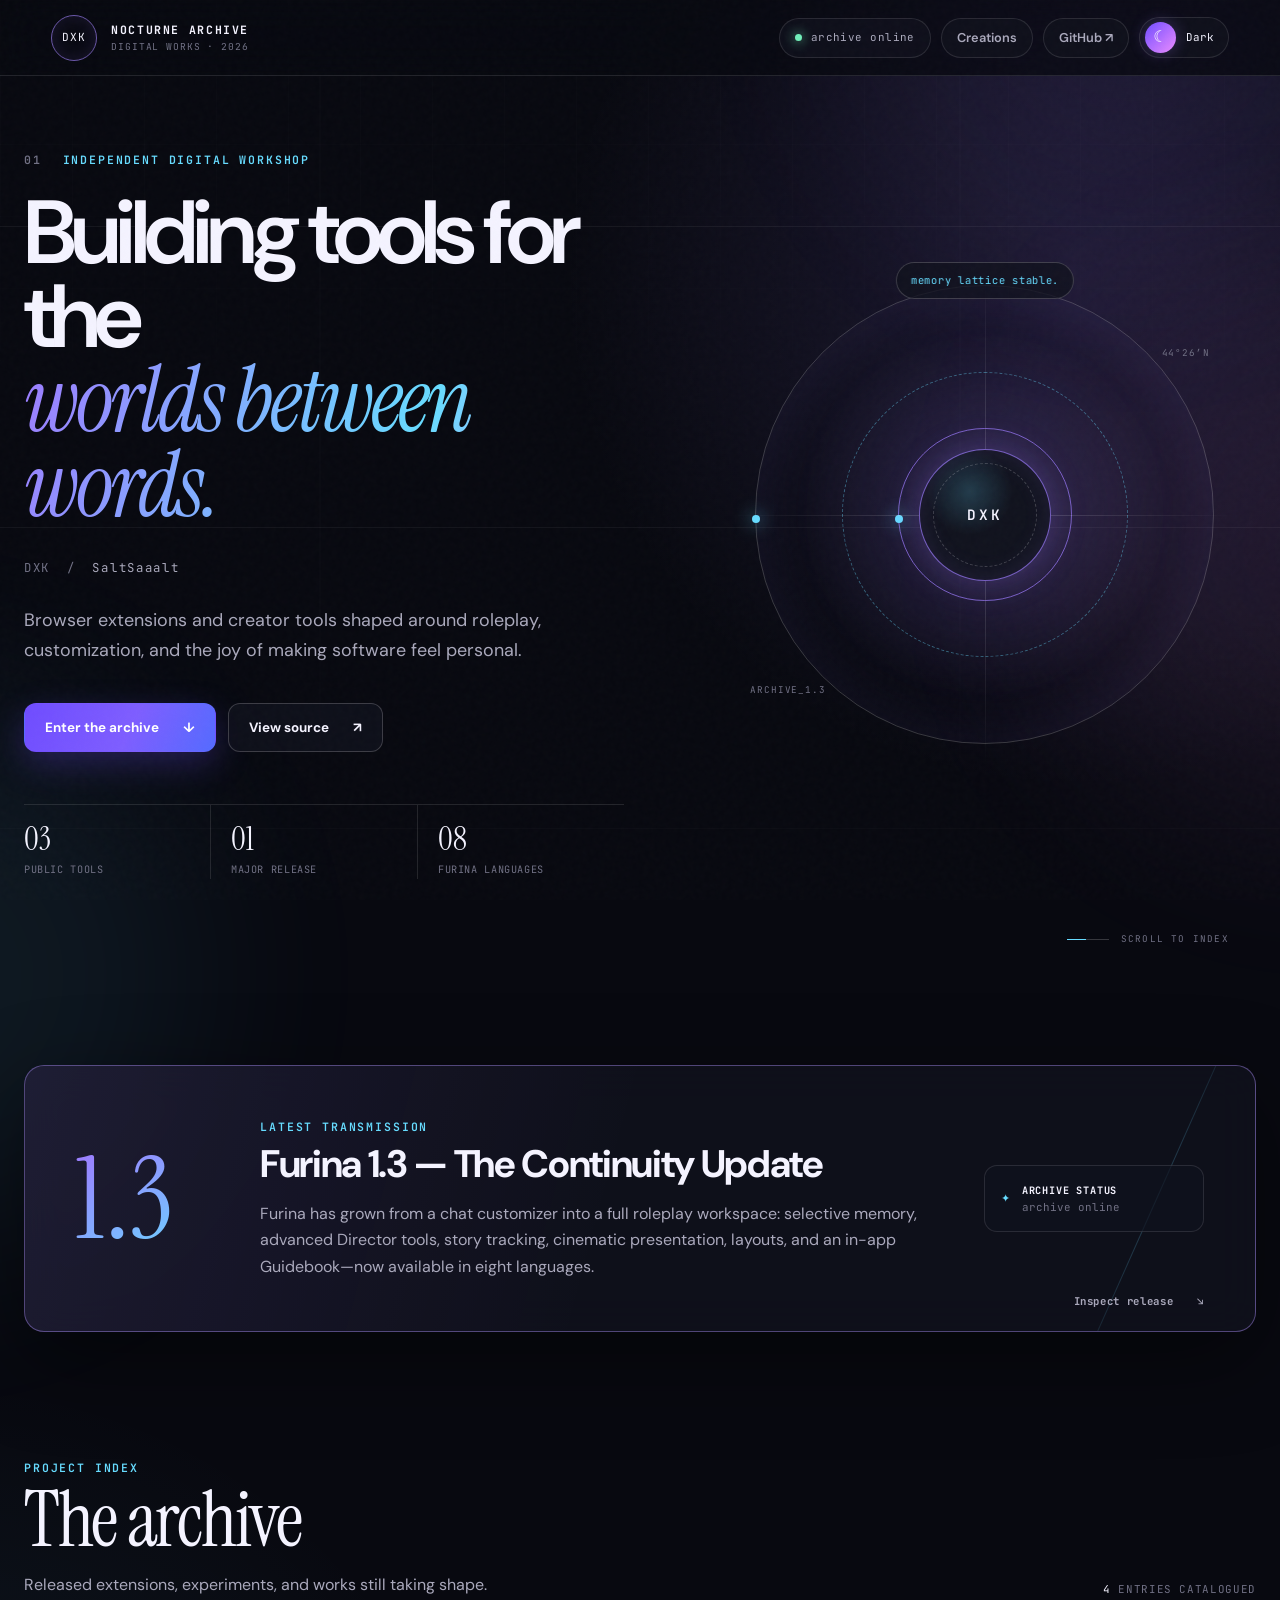
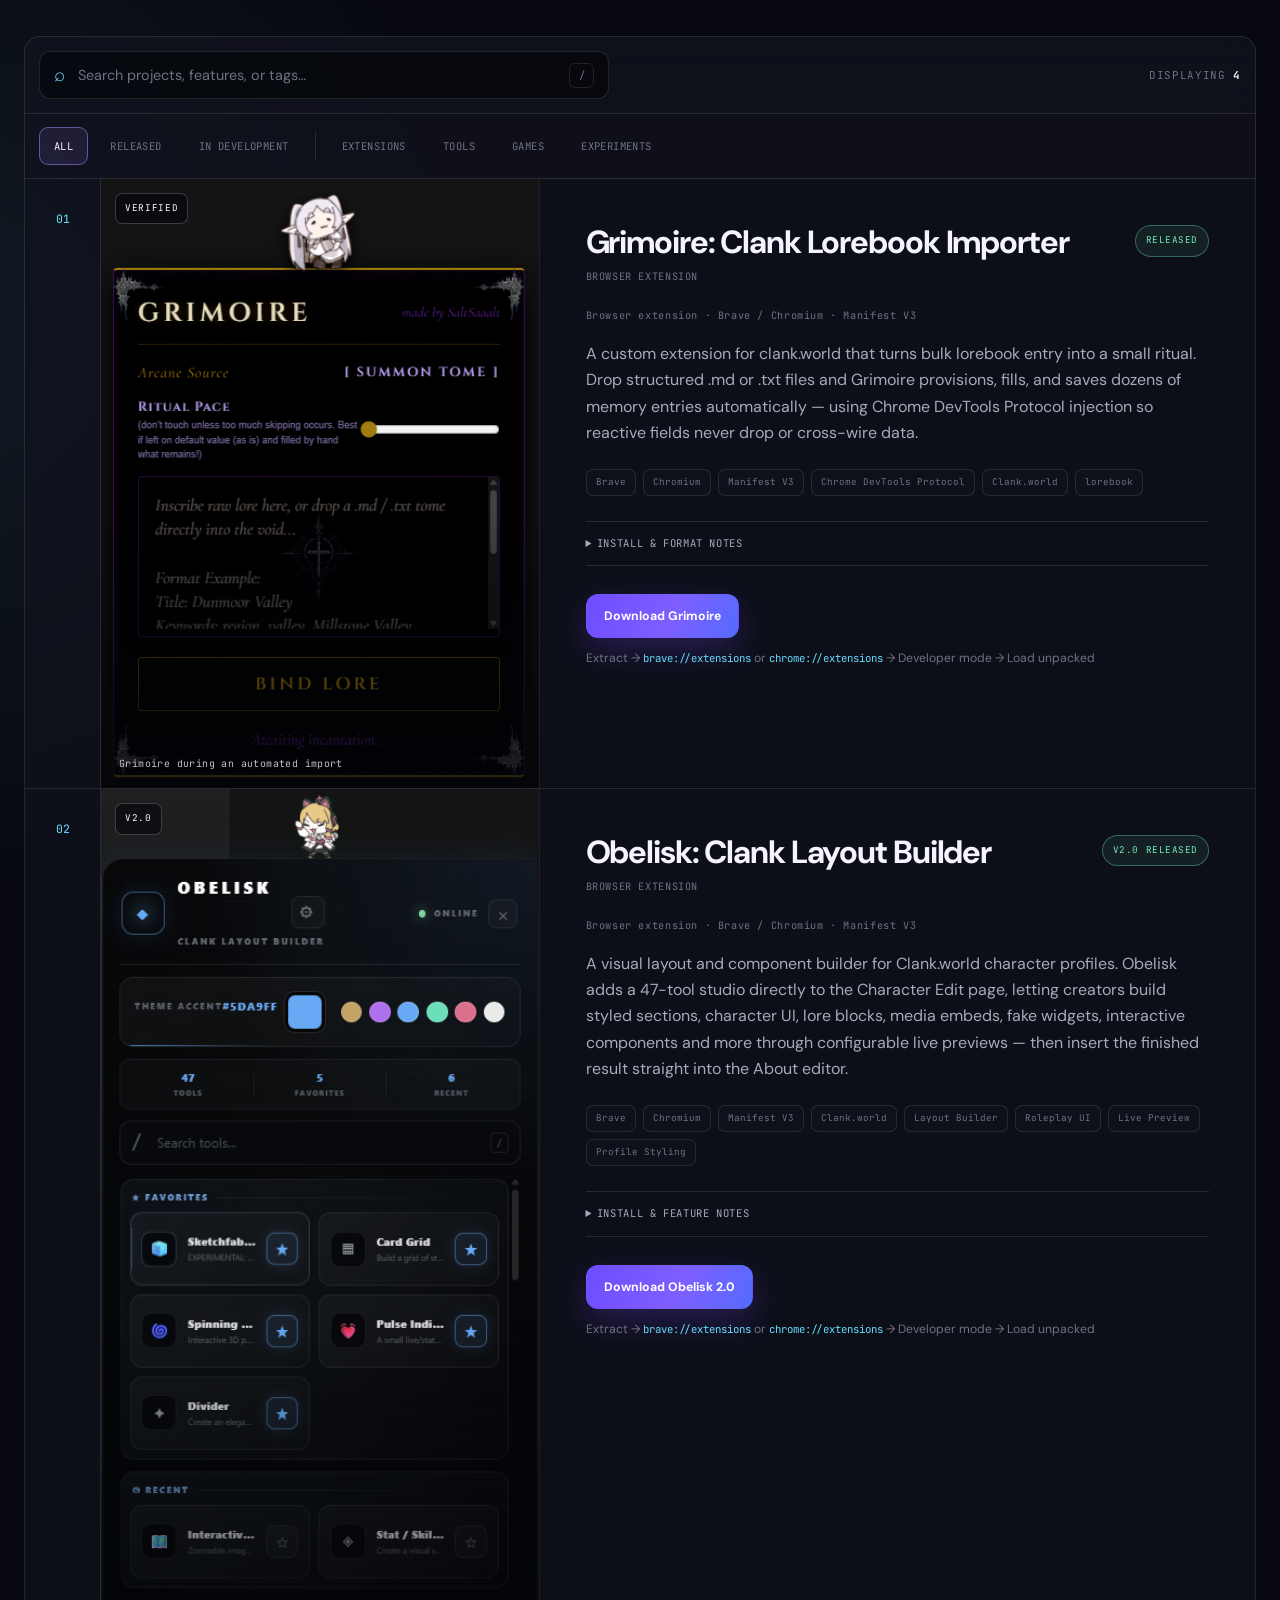
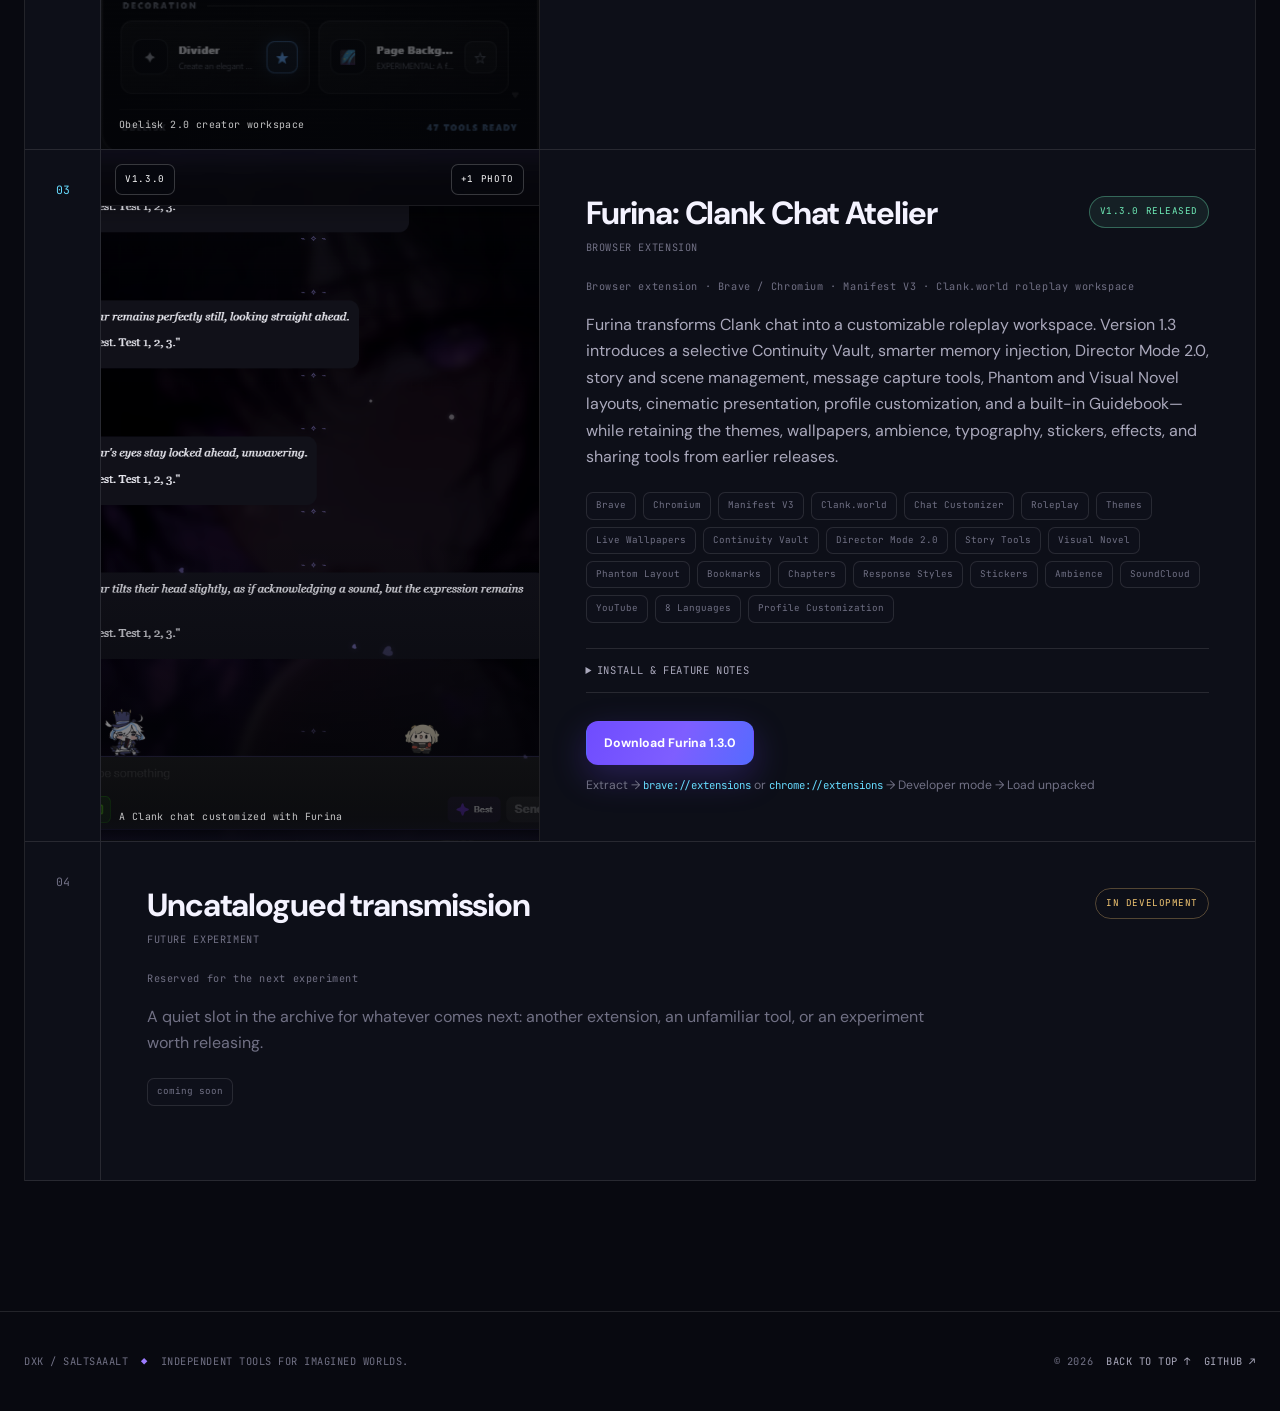
==== commit 4ef6e893: "Add files via upload" ====
--- a/index.html
+++ b/index.html
@@ -1,641 +1,200 @@
-<!DOCTYPE html>
-<html lang="en">
-
+<!doctype html>
+<html lang="en" data-theme="dark">
 <head>
-    <meta charset="UTF-8">
-
-    <meta
-        name="viewport"
-        content="width=device-width, initial-scale=1.0"
-    >
-
-    <title>DXK — Little Workshop ✿</title>
-
-    <meta
-        name="description"
-        content="DXK — a cozy little workshop filled with browser extensions, tools, experiments, game-dev projects and other digital creations."
-    >
-
-    <meta
-        name="theme-color"
-        content="#fbf1ea"
-    >
-
-    <!-- --------------------------------------------------------
-         APPLY SAVED THEME BEFORE PAINT
-         -------------------------------------------------------- -->
+    <meta charset="utf-8">
+    <meta name="viewport" content="width=device-width, initial-scale=1">
+
+    <title>DXK — The Nocturne Archive</title>
+    <meta name="description" content="Browser extensions, creator tools, experiments, and digital projects by DXK / SaltSaaalt.">
+    <meta name="theme-color" content="#080910">
 
     <script>
-        (function () {
+        (() => {
             try {
-                var saved = localStorage.getItem("dxk-theme");
-
-                if (saved === "dark") {
-                    document.documentElement.setAttribute(
-                        "data-theme",
-                        "dark"
-                    );
-                }
-            } catch (e) {}
+                const saved = localStorage.getItem("dxk-theme");
+                document.documentElement.dataset.theme = saved === "light" ? "light" : "dark";
+            } catch (_) {
+                document.documentElement.dataset.theme = "dark";
+            }
         })();
     </script>
 
-
-    <!-- --------------------------------------------------------
-         FONTS
-         -------------------------------------------------------- -->
-
     <link rel="preconnect" href="https://fonts.googleapis.com">
-
-    <link
-        rel="preconnect"
-        href="https://fonts.gstatic.com"
-        crossorigin
-    >
-
-    <link
-        href="https://fonts.googleapis.com/css2?family=Baloo+2:wght@600;700&family=Nunito:wght@400;600;700;800&family=JetBrains+Mono:wght@400;500&display=swap"
-        rel="stylesheet"
-    >
-
-
-    <!-- --------------------------------------------------------
-         STYLES
-         -------------------------------------------------------- -->
-
-    <link
-        rel="stylesheet"
-        href="style.css"
-    >
-
+    <link rel="preconnect" href="https://fonts.gstatic.com" crossorigin>
+    <link href="https://fonts.googleapis.com/css2?family=DM+Sans:wght@400;500;600;700&family=Instrument+Serif:ital@0;1&family=JetBrains+Mono:wght@400;500;600&display=swap" rel="stylesheet">
+    <link rel="stylesheet" href="style.css">
 </head>
 
-
 <body>
-
-    <!-- ========================================================
-         DECORATIVE BACKGROUND
-         ======================================================== -->
-
-    <div
-        class="confetti-container"
-        aria-hidden="true"
-    ></div>
-
-    <div
-        class="blob blob-a"
-        aria-hidden="true"
-    ></div>
-
-    <div
-        class="blob blob-b"
-        aria-hidden="true"
-    ></div>
-
-    <div
-        class="blob blob-c"
-        aria-hidden="true"
-    ></div>
-
-
-    <!-- ========================================================
-         HEADER
-         ======================================================== -->
+    <a class="skip-link" href="#workshop">Skip to projects</a>
+
+    <div class="confetti-container" aria-hidden="true"></div>
+    <div class="blob blob-a" aria-hidden="true"></div>
+    <div class="blob blob-b" aria-hidden="true"></div>
+    <div class="blob blob-c" aria-hidden="true"></div>
+    <div class="noise" aria-hidden="true"></div>
 
     <header class="site-header">
-
-        <a
-            class="mark"
-            href="#top"
-            aria-label="DXK — return to top"
-        >
-            DXK
-            <span
-                class="mark-dot"
-                aria-hidden="true"
-            >✿</span>
+        <a class="mark" href="#top" aria-label="DXK — return to top">
+            <span class="mark-glyph" aria-hidden="true">DXK</span>
+            <span class="mark-copy">
+                <strong>NOCTURNE ARCHIVE</strong>
+                <small>DIGITAL WORKS · 2026</small>
+            </span>
         </a>
 
-
         <div class="header-right">
-
-            <div
-                class="header-status"
-                title="Workshop status"
-            >
-                <span
-                    class="dot"
-                    aria-hidden="true"
-                ></span>
-
-                <span id="system-status">
-                    opening workshop...
+            <div class="header-status" title="Archive status">
+                <span class="dot" aria-hidden="true"></span>
+                <span id="system-status">initializing archive…</span>
+            </div>
+
+            <a class="header-link" href="#workshop">Creations</a>
+
+            <a class="header-link" href="https://github.com/ionutroscan" target="_blank" rel="noopener noreferrer">GitHub ↗</a>
+
+            <button class="theme-toggle" id="theme-toggle" type="button" aria-label="Switch color theme" aria-pressed="true">
+                <span class="theme-toggle-track" aria-hidden="true">
+                    <span class="theme-toggle-icon">☾</span>
                 </span>
-            </div>
-
-
-            <button
-                class="theme-toggle"
-                id="theme-toggle"
-                type="button"
-                aria-label="Toggle between cream and dusk themes"
-                aria-pressed="false"
-            >
-                <span
-                    class="theme-toggle-icon"
-                    aria-hidden="true"
-                >☀</span>
-
-                <span class="theme-toggle-label">
-                    Cream
-                </span>
+                <span class="theme-toggle-label">Dark</span>
             </button>
-
         </div>
-
     </header>
 
-
-    <!-- ========================================================
-         MAIN
-         ======================================================== -->
-
     <main id="top">
-
-
-        <!-- ====================================================
-             HERO
-             ==================================================== -->
-
-        <section
-            class="hero"
-            aria-labelledby="hero-title"
-        >
+        <section class="hero" aria-labelledby="hero-title">
+            <div class="hero-grid" aria-hidden="true"></div>
 
             <div class="hero-content">
-
-                <p class="reveal eyebrow">
-                    ✦ welcome to the little workshop ✦
+                <p class="reveal eyebrow"><span>01</span> Independent digital workshop</p>
+
+                <h1 class="reveal wordmark" id="hero-title">
+                    Building tools for the
+                    <em>worlds between words.</em>
+                </h1>
+
+                <p class="reveal alias">DXK <span>/</span> <span class="handle">SaltSaaalt</span></p>
+
+                <p class="reveal lede">
+                    Browser extensions and creator tools shaped around roleplay, customization, and the joy of making software feel personal.
                 </p>
 
-
-                <h1
-                    class="reveal wordmark"
-                    id="hero-title"
-                >
-                    DXK
-                </h1>
-
-
-                <p class="reveal alias">
-                    aka
-                    <span class="handle">
-                        SaltSaaalt
-                    </span>
-                </p>
-
-
-                <p class="reveal lede">
-                    A cozy collection of things I've made,
-                    things I'm tinkering with, and tiny
-                    experiments that seemed worth keeping.
-                </p>
-
-
                 <div class="reveal hero-links">
-
-                    <a
-                        class="hero-link hero-link-primary"
-                        href="#workshop"
-                    >
-                        ✿ browse the workshop
+                    <a class="hero-link hero-link-primary" href="#workshop">
+                        Enter the archive <span aria-hidden="true">↓</span>
                     </a>
 
-                    <a
-                        class="hero-link"
-                        href="https://github.com/ionutroscan"
-                        target="_blank"
-                        rel="noopener noreferrer"
-                    >
-                        ♡ GitHub
+                    <a class="hero-link" href="https://github.com/ionutroscan" target="_blank" rel="noopener noreferrer">
+                        View source <span aria-hidden="true">↗</span>
                     </a>
-
-                </div>
-
-            </div>
-
-
-            <!-- ------------------------------------------------
-                 MASCOT
-                 ------------------------------------------------ -->
-
-            <div
-                class="reveal hero-mascot"
-                aria-label="Workshop mascot"
-            >
-
-                <div
-                    class="mascot-bubble"
-                    aria-live="polite"
-                >
-                    welcome! ☁️
-                </div>
-
-
-                <img
-                    src="mascot.png"
-                    alt="Cute anime workshop mascot"
-                    onerror="
-                        this.style.display='none';
-                        this.nextElementSibling.style.display='flex';
-                    "
-                >
-
-
-                <div
-                    class="mascot-fallback"
-                    aria-hidden="true"
-                    style="display:none;"
-                >
-                    🐰
-                </div>
-
-            </div>
-
+                </div>
+
+                <dl class="reveal hero-metrics" aria-label="Archive summary">
+                    <div><dt>03</dt><dd>Public tools</dd></div>
+                    <div><dt>01</dt><dd>Major release</dd></div>
+                    <div><dt>08</dt><dd>Furina languages</dd></div>
+                </dl>
+            </div>
+
+            <div class="reveal hero-mascot" aria-label="Interactive archive signal">
+                <button class="mascot-bubble" type="button" aria-live="polite">signal acquired.</button>
+                <div class="signal-stage" aria-hidden="true">
+                    <div class="signal-orbit signal-orbit-outer"></div>
+                    <div class="signal-orbit signal-orbit-inner"></div>
+                    <div class="signal-cross signal-cross-a"></div>
+                    <div class="signal-cross signal-cross-b"></div>
+                    <div class="signal-core"><span>DXK</span></div>
+                    <span class="signal-coordinate coordinate-a">44°26′N</span>
+                    <span class="signal-coordinate coordinate-b">ARCHIVE_1.3</span>
+                </div>
+            </div>
+
+            <div class="hero-scroll" aria-hidden="true"><span></span> SCROLL TO INDEX</div>
         </section>
 
-
-
-        <!-- ====================================================
-             CURRENTLY ON THE DESK
-             ==================================================== -->
-
-        <section
-            class="desk"
-            aria-labelledby="desk-heading"
-        >
-
+        <section class="desk" aria-labelledby="desk-heading">
             <div class="desk-card">
-
-                <div class="desk-decoration" aria-hidden="true">
-                    ✿
-                </div>
-
+                <div class="desk-decoration" aria-hidden="true">1.3</div>
 
                 <div class="desk-content">
-
-                    <p class="section-kicker">
-                        🧺 currently on the desk
+                    <p class="section-kicker">Latest transmission</p>
+                    <h2 id="desk-heading">Furina 1.3 — The Continuity Update</h2>
+                    <p>
+                        Furina has grown from a chat customizer into a full roleplay workspace: selective memory, advanced Director tools, story tracking, cinematic presentation, layouts, and an in-app Guidebook—now available in eight languages.
                     </p>
-
-
-                    <h2 id="desk-heading">
-                        A few things are still brewing...
-                    </h2>
-
-
-                    <p>
-                        Some projects aren't ready for the shelves
-                        yet. They're being poked, polished,
-                        experimented with, or occasionally abandoned
-                        and rediscovered three weeks later.
-                    </p>
-
-                </div>
-
+                </div>
 
                 <div class="desk-note">
-
-                    <span class="desk-note-icon">
-                        ☁
-                    </span>
-
-                    <span>
-                        <strong>workshop status</strong><br>
-                        <span id="desk-status">
-                            little things are growing
-                        </span>
-                    </span>
-
-                </div>
-
-            </div>
-
+                    <span class="desk-note-icon" aria-hidden="true">✦</span>
+                    <span><strong>Archive status</strong><br><span id="desk-status">systems coming online</span></span>
+                </div>
+
+                <a class="desk-action" href="#project-003">Inspect release <span aria-hidden="true">↘</span></a>
+            </div>
         </section>
 
-
-
-        <!-- ====================================================
-             WORKSHOP / PROJECT REGISTRY
-             ==================================================== -->
-
-        <section
-            class="registry"
-            id="workshop"
-            aria-labelledby="registry-heading"
-        >
-
-
-            <!-- ------------------------------------------------
-                 SECTION HEADING
-                 ------------------------------------------------ -->
-
+        <section class="registry" id="workshop" aria-labelledby="registry-heading">
             <div class="registry-head">
-
                 <div>
-
-                    <p class="section-kicker">
-                        ✿ the shelves
-                    </p>
-
-                    <h2 id="registry-heading">
-                        Workshop Treasures
-                    </h2>
-
-                </div>
-
-
-                <span class="registry-count">
-                    <span id="entry-count">0</span>
-                    creations logged
-                </span>
-
-            </div>
-
-
-
-            <!-- ------------------------------------------------
-                 SEARCH
-                 ------------------------------------------------ -->
+                    <p class="section-kicker">Project index</p>
+                    <h2 id="registry-heading">The archive</h2>
+                    <p class="registry-intro">Released extensions, experiments, and works still taking shape.</p>
+                </div>
+
+                <span class="registry-count"><span id="entry-count">0</span> entries catalogued</span>
+            </div>
 
             <div class="workshop-tools">
-
-                <label
-                    class="search-box"
-                    for="project-search"
-                >
-
-                    <span
-                        class="search-icon"
-                        aria-hidden="true"
-                    >
-                        🔍
-                    </span>
-
-
-                    <input
-                        id="project-search"
-                        type="search"
-                        placeholder="search the workshop..."
-                        autocomplete="off"
-                        spellcheck="false"
-                    >
-
-
-                    <span
-                        class="search-hint"
-                        aria-hidden="true"
-                        title="Press / to search"
-                    >
-                        /
-                    </span>
-
+                <label class="search-box" for="project-search">
+                    <span class="search-icon" aria-hidden="true">⌕</span>
+                    <input id="project-search" type="search" placeholder="Search projects, features, or tags…" autocomplete="off" spellcheck="false">
+                    <span class="search-hint" aria-hidden="true" title="Press / to search">/</span>
                 </label>
 
-
-                <div
-                    class="visible-count"
-                    aria-live="polite"
-                >
-                    showing
-                    <strong id="visible-count">0</strong>
-                </div>
-
-            </div>
-
-
-
-            <!-- ------------------------------------------------
-                 CATEGORY TABS
-                 ------------------------------------------------ -->
-
-            <div
-                class="notebook-tabs"
-                role="tablist"
-                aria-label="Workshop filters"
-            >
-
-                <button
-                    class="tab-btn active"
-                    id="tab-button-all"
-                    role="tab"
-                    aria-selected="true"
-                    aria-controls="tab-all"
-                    data-target="tab-all"
-                    type="button"
-                >
-                    🌸 All
-                </button>
-
-
-                <button
-                    class="tab-btn"
-                    id="tab-button-stable"
-                    role="tab"
-                    aria-selected="false"
-                    aria-controls="tab-all"
-                    data-target="tab-stable"
-                    type="button"
-                >
-                    ✨ Stable
-                </button>
-
-
-                <button
-                    class="tab-btn"
-                    id="tab-button-planned"
-                    role="tab"
-                    aria-selected="false"
-                    aria-controls="tab-all"
-                    data-target="tab-planned"
-                    type="button"
-                >
-                    ☁ Sprouting
-                </button>
-
-
-                <span
-                    class="tab-divider"
-                    aria-hidden="true"
-                ></span>
-
-
-                <button
-                    class="tab-btn tab-type"
-                    role="tab"
-                    aria-selected="false"
-                    aria-controls="tab-all"
-                    data-target="type-extension"
-                    type="button"
-                >
-                    🌸 Extensions
-                </button>
-
-
-                <button
-                    class="tab-btn tab-type"
-                    role="tab"
-                    aria-selected="false"
-                    aria-controls="tab-all"
-                    data-target="type-tool"
-                    type="button"
-                >
-                    🧰 Tools
-                </button>
-
-
-                <button
-                    class="tab-btn tab-type"
-                    role="tab"
-                    aria-selected="false"
-                    aria-controls="tab-all"
-                    data-target="type-game"
-                    type="button"
-                >
-                    🎮 Games
-                </button>
-
-
-                <button
-                    class="tab-btn tab-type"
-                    role="tab"
-                    aria-selected="false"
-                    aria-controls="tab-all"
-                    data-target="type-experiment"
-                    type="button"
-                >
-                    🧪 Experiments
-                </button>
-
-            </div>
-
-
-
-            <!-- ------------------------------------------------
-                 PROJECT LIST
-                 ------------------------------------------------ -->
-
-            <div
-                class="notebook-panel active"
-                id="tab-all"
-                role="tabpanel"
-                aria-labelledby="tab-button-all"
-            >
-
-                <!--
-                    Projects are generated here by script.js
-                    from creations.json.
-                -->
-
+                <div class="visible-count" aria-live="polite">Displaying <strong id="visible-count">0</strong></div>
+            </div>
+
+            <div class="notebook-tabs" role="tablist" aria-label="Project filters">
+                <button class="tab-btn active" id="tab-button-all" role="tab" aria-selected="true" aria-controls="tab-all" data-target="tab-all" type="button">All</button>
+                <button class="tab-btn" id="tab-button-stable" role="tab" aria-selected="false" aria-controls="tab-all" data-target="tab-stable" type="button">Released</button>
+                <button class="tab-btn" id="tab-button-planned" role="tab" aria-selected="false" aria-controls="tab-all" data-target="tab-planned" type="button">In development</button>
+                <span class="tab-divider" aria-hidden="true"></span>
+                <button class="tab-btn tab-type" role="tab" aria-selected="false" aria-controls="tab-all" data-target="type-extension" type="button">Extensions</button>
+                <button class="tab-btn tab-type" role="tab" aria-selected="false" aria-controls="tab-all" data-target="type-tool" type="button">Tools</button>
+                <button class="tab-btn tab-type" role="tab" aria-selected="false" aria-controls="tab-all" data-target="type-game" type="button">Games</button>
+                <button class="tab-btn tab-type" role="tab" aria-selected="false" aria-controls="tab-all" data-target="type-experiment" type="button">Experiments</button>
+            </div>
+
+            <div class="notebook-panel active" id="tab-all" role="tabpanel" aria-labelledby="tab-button-all">
                 <div class="registry-loading">
-
-                    <span
-                        class="loading-sparkle"
-                        aria-hidden="true"
-                    >
-                        ✦
-                    </span>
-
-                    <span>
-                        opening the workshop shelves...
-                    </span>
-
-                </div>
-
-            </div>
-
-
-
-            <!-- ------------------------------------------------
-                 NO RESULTS
-                 ------------------------------------------------ -->
-
-            <div
-                class="no-results"
-                id="no-results"
-                hidden
-            >
-
-                <div
-                    class="no-results-icon"
-                    aria-hidden="true"
-                >
-                    🌱
-                </div>
-
-
-                <h3>
-                    Nothing grew here yet...
-                </h3>
-
-
-                <p>
-                    Try another search or wander through
-                    another shelf.
-                </p>
-
-            </div>
-
+                    <span class="loading-sparkle" aria-hidden="true">◈</span>
+                    <span>Decoding project registry…</span>
+                </div>
+            </div>
+
+            <div class="no-results" id="no-results" hidden>
+                <div class="no-results-icon" aria-hidden="true">∅</div>
+                <h3>No matching transmission</h3>
+                <p>Try a different title, feature, or category.</p>
+            </div>
         </section>
-
     </main>
 
-
-
-    <!-- ========================================================
-         FOOTER
-         ======================================================== -->
-
     <footer class="site-footer">
-
         <div class="footer-left">
-
-            <span>
-                DXK — SaltSaaalt
-            </span>
-
-            <span
-                class="footer-flower"
-                aria-hidden="true"
-            >
-                ✿
-            </span>
-
-            <span>
-                made with cozy vibes
-            </span>
-
+            <span>DXK / SaltSaaalt</span>
+            <span class="footer-flower" aria-hidden="true">◆</span>
+            <span>Independent tools for imagined worlds.</span>
         </div>
 
-
-        <a
-            href="https://github.com/ionutroscan"
-            target="_blank"
-            rel="noopener noreferrer"
-        >
-            GitHub ↗
-        </a>
-
+        <div class="footer-right">
+            <span>© 2026</span>
+            <a href="#top">Back to top ↑</a>
+            <a href="https://github.com/ionutroscan" target="_blank" rel="noopener noreferrer">GitHub ↗</a>
+        </div>
     </footer>
 
-
-
-    <!-- ========================================================
-         JAVASCRIPT
-         ======================================================== -->
-
     <script src="script.js"></script>
-
 </body>
-
 </html>
--- a/style.css
+++ b/style.css
@@ -1,4232 +1,1941 @@
-/* ============================================================
-   DXK — LITTLE WORKSHOP
-   V2 stylesheet
-   Anime cutecore × cottagecore × cozy developer scrapbook
-   ============================================================ */
-
-
-/* ============================================================
-   01. VARIABLES
-   ============================================================ */
-
 :root {
-
-    --paper: #fffaf5;
-    --paper-soft: #fff4ed;
-    --paper-pink: #fff0f2;
-
-    --ink: #493d4d;
-    --ink-soft: #756878;
-    --ink-faint: #9c909e;
-
-    --rose: #df8fa6;
-    --rose-dark: #c97491;
-    --rose-soft: #f5cbd6;
-
-    --lavender: #a995c7;
-    --lavender-soft: #ded4ec;
-
-    --mint: #a9cbbb;
-    --mint-soft: #dcefe4;
-
-    --cream: #f8e7bd;
-    --cream-dark: #e6ce98;
-
-    --line: #eaded9;
-    --line-dark: #ddc9c5;
-
-    --white: #ffffff;
-
-    --shadow-soft:
-        0 10px 30px rgba(110, 79, 94, 0.08);
-
-    --shadow-card:
-        0 8px 22px rgba(110, 79, 94, 0.10);
-
-    --shadow-hover:
-        0 16px 36px rgba(110, 79, 94, 0.16);
-
-    --radius-small: 10px;
-    --radius-medium: 18px;
-    --radius-large: 28px;
-
-    --content-width: 1120px;
-
-    --font-display: "Baloo 2", cursive;
-    --font-body: "Nunito", sans-serif;
-    --font-mono: "JetBrains Mono", monospace;
-
-    --transition:
-        180ms ease;
-
-}
-
-
-/* ============================================================
-   DARK / DUSK THEME
-   ============================================================ */
-
-html[data-theme="dark"] {
-
-    --paper: #211c2b;
-    --paper-soft: #292231;
-    --paper-pink: #30232e;
-
-    --ink: #f5eaf0;
-    --ink-soft: #cdbdca;
-    --ink-faint: #958696;
-
-    --rose: #e49aae;
-    --rose-dark: #d67f98;
-    --rose-soft: #5a3646;
-
-    --lavender: #bba7d7;
-    --lavender-soft: #403653;
-
-    --mint: #a7d0bc;
-    --mint-soft: #30473d;
-
-    --cream: #d9bd83;
-    --cream-dark: #b79b65;
-
-    --line: #403541;
-    --line-dark: #52434f;
-
-    --white: #302938;
-
-    --shadow-soft:
-        0 12px 32px rgba(0, 0, 0, 0.22);
-
-    --shadow-card:
-        0 10px 28px rgba(0, 0, 0, 0.25);
-
-    --shadow-hover:
-        0 18px 40px rgba(0, 0, 0, 0.34);
-
-}
-
-
-/* ============================================================
-   02. RESET
-   ============================================================ */
-
-*,
-*::before,
-*::after {
+    color-scheme: dark;
+    --bg: #080910;
+    --bg-deep: #040509;
+    --surface: rgba(17, 19, 30, 0.78);
+    --surface-solid: #11131e;
+    --surface-raised: #171a28;
+    --text: #f4f3ff;
+    --text-soft: #aaa9bc;
+    --text-faint: #717185;
+    --line: rgba(255, 255, 255, 0.11);
+    --line-strong: rgba(255, 255, 255, 0.19);
+    --violet: #9d7cff;
+    --violet-deep: #6f4cff;
+    --cyan: #67dcff;
+    --pink: #ec8cff;
+    --green: #71efba;
+    --warning: #f4c873;
+    --danger: #ff7d93;
+    --shadow: 0 28px 90px rgba(0, 0, 0, 0.46);
+    --radius: 20px;
+    --sans: "DM Sans", ui-sans-serif, system-ui, sans-serif;
+    --serif: "Instrument Serif", Georgia, serif;
+    --mono: "JetBrains Mono", ui-monospace, monospace;
+    --max: 1240px;
+}
+
+:root[data-theme="light"] {
+    color-scheme: light;
+    --bg: #f3f3f8;
+    --bg-deep: #e8e8f0;
+    --surface: rgba(255, 255, 255, 0.78);
+    --surface-solid: #ffffff;
+    --surface-raised: #f8f8fc;
+    --text: #14131d;
+    --text-soft: #5e5d6b;
+    --text-faint: #83818f;
+    --line: rgba(20, 19, 29, 0.11);
+    --line-strong: rgba(20, 19, 29, 0.2);
+    --violet: #6f4fe5;
+    --violet-deep: #5836d6;
+    --cyan: #087ea4;
+    --pink: #bd38c9;
+    --green: #087d59;
+    --warning: #9b6500;
+    --danger: #c53b59;
+    --shadow: 0 28px 80px rgba(35, 31, 58, 0.14);
+}
+
+* {
     box-sizing: border-box;
 }
-
 
 html {
     scroll-behavior: smooth;
-}
-
+    scrollbar-color: var(--violet) var(--bg-deep);
+}
 
 body {
+    min-width: 320px;
     margin: 0;
-    min-height: 100vh;
-
-    color: var(--ink);
-    background: var(--paper);
-
-    font-family: var(--font-body);
-    font-size: 16px;
+    overflow-x: hidden;
+    color: var(--text);
+    background:
+        radial-gradient(circle at 84% 6%, color-mix(in srgb, var(--violet) 14%, transparent), transparent 32rem),
+        radial-gradient(circle at -5% 42%, color-mix(in srgb, var(--cyan) 8%, transparent), transparent 35rem),
+        var(--bg);
+    font-family: var(--sans);
+    font-size: 1rem;
     line-height: 1.65;
-
-    overflow-x: hidden;
-
-    transition:
-        background-color 300ms ease,
-        color 300ms ease;
-}
-
+    transition: color 320ms ease, background-color 320ms ease;
+}
+
+body::before {
+    position: fixed;
+    inset: 0;
+    z-index: -3;
+    background-image:
+        linear-gradient(var(--line) 1px, transparent 1px),
+        linear-gradient(90deg, var(--line) 1px, transparent 1px);
+    background-size: 72px 72px;
+    opacity: 0.15;
+    content: "";
+    pointer-events: none;
+    mask-image: linear-gradient(to bottom, #000, transparent 75%);
+}
+
+body.scrapbook-open {
+    overflow: hidden;
+}
+
+button,
+input {
+    font: inherit;
+}
+
+button,
+a {
+    -webkit-tap-highlight-color: transparent;
+}
+
+a {
+    color: inherit;
+}
 
 img {
     display: block;
     max-width: 100%;
 }
 
-
-button,
-input {
-    font: inherit;
-}
-
-
-button {
-    color: inherit;
-}
-
-
-a {
-    color: inherit;
-}
-
-
 ::selection {
-    background: var(--rose-soft);
-    color: var(--ink);
-}
-
-
-/* ============================================================
-   03. PAPER / ATMOSPHERE
-   ============================================================ */
-
-body::before {
-    content: "";
-
+    color: #fff;
+    background: color-mix(in srgb, var(--violet-deep) 82%, transparent);
+}
+
+.skip-link {
+    position: fixed;
+    top: 14px;
+    left: 14px;
+    z-index: 10000;
+    padding: 10px 16px;
+    border-radius: 10px;
+    color: #fff;
+    background: var(--violet-deep);
+    font-weight: 700;
+    transform: translateY(-160%);
+    transition: transform 160ms ease;
+}
+
+.skip-link:focus {
+    transform: none;
+}
+
+.noise {
     position: fixed;
     inset: 0;
-
+    z-index: 9999;
+    opacity: 0.035;
     pointer-events: none;
-    z-index: -10;
-
-    opacity: 0.42;
-
-    background-image:
-        radial-gradient(
-            circle at 20% 20%,
-            rgba(223, 143, 166, 0.07) 0 1px,
-            transparent 1.5px
-        ),
-        radial-gradient(
-            circle at 80% 70%,
-            rgba(169, 149, 199, 0.06) 0 1px,
-            transparent 1.5px
-        );
-
-    background-size:
-        34px 34px,
-        46px 46px;
-}
-
-
-body::after {
-    content: "";
-
-    position: fixed;
-    inset: 0;
-
-    pointer-events: none;
-    z-index: -9;
-
-    opacity: 0.22;
-
-    background:
-        linear-gradient(
-            115deg,
-            transparent 0%,
-            rgba(255,255,255,0.18) 50%,
-            transparent 100%
-        );
-}
-
-
-html[data-theme="dark"] body::before {
-    opacity: 0.15;
-}
-
-
-html[data-theme="dark"] body::after {
-    opacity: 0.05;
-}
-
-
-/* ============================================================
-   04. DECORATIVE BLOBS
-   ============================================================ */
+    background-image: url("data:image/svg+xml,%3Csvg viewBox='0 0 180 180' xmlns='http://www.w3.org/2000/svg'%3E%3Cfilter id='n'%3E%3CfeTurbulence type='fractalNoise' baseFrequency='.9' numOctaves='4' stitchTiles='stitch'/%3E%3C/filter%3E%3Crect width='100%25' height='100%25' filter='url(%23n)' opacity='.6'/%3E%3C/svg%3E");
+}
 
 .blob {
     position: fixed;
-
-    width: 360px;
-    height: 360px;
-
+    z-index: -2;
+    width: 34rem;
+    height: 34rem;
     border-radius: 50%;
-
-    filter: blur(80px);
-
+    filter: blur(110px);
+    opacity: 0.08;
     pointer-events: none;
-    z-index: -5;
-
-    opacity: 0.26;
-}
-
+    animation: ambient-drift 18s ease-in-out infinite alternate;
+}
 
 .blob-a {
-    top: -140px;
-    left: -120px;
-
-    background: var(--rose-soft);
-}
-
+    top: -18rem;
+    right: -8rem;
+    background: var(--violet);
+}
 
 .blob-b {
-    top: 35%;
-    right: -160px;
-
-    background: var(--lavender-soft);
-}
-
+    top: 44rem;
+    left: -22rem;
+    background: var(--cyan);
+    animation-delay: -7s;
+}
 
 .blob-c {
-    bottom: -180px;
-    left: 32%;
-
-    background: var(--mint-soft);
-}
-
-
-html[data-theme="dark"] .blob {
-    opacity: 0.13;
-}
-
-
-/* ============================================================
-   05. FLOATING SPARKLES
-   ============================================================ */
+    right: -20rem;
+    bottom: 5rem;
+    background: var(--pink);
+    animation-delay: -13s;
+}
 
 .confetti-container {
     position: fixed;
     inset: 0;
-
+    z-index: -1;
+    overflow: hidden;
     pointer-events: none;
-
-    overflow: hidden;
-
-    z-index: 5;
-}
-
+}
 
 .sparkle-particle {
     position: absolute;
-
-    bottom: -30px;
-
-    color: var(--rose);
-
+    top: 105%;
+    color: var(--violet);
+    font-family: var(--mono);
     opacity: 0;
-
-    animation:
-        sparkle-float linear infinite;
-}
-
-
-@keyframes sparkle-float {
-
-    0% {
-        transform:
-            translateY(0)
-            rotate(0deg)
-            scale(0.8);
-
-        opacity: 0;
-    }
-
-    12% {
-        opacity: 0.55;
-    }
-
-    70% {
-        opacity: 0.3;
-    }
-
-    100% {
-        transform:
-            translateY(-110vh)
-            rotate(180deg)
-            scale(1.15);
-
-        opacity: 0;
-    }
-
-}
-
-
-/* ============================================================
-   06. HEADER
-   ============================================================ */
+    animation: signal-rise linear infinite;
+}
 
 .site-header {
-
-    width: min(
-        calc(100% - 36px),
-        var(--content-width)
-    );
-
-    margin: 0 auto;
-
-    min-height: 76px;
-
+    position: fixed;
+    top: 0;
+    left: 0;
+    z-index: 1000;
     display: flex;
     align-items: center;
     justify-content: space-between;
-
-    gap: 20px;
-
+    width: 100%;
+    min-height: 76px;
+    padding: 13px clamp(20px, 4vw, 62px);
     border-bottom: 1px solid var(--line);
-
-}
-
+    background: color-mix(in srgb, var(--bg) 78%, transparent);
+    backdrop-filter: blur(22px) saturate(140%);
+}
 
 .mark {
     display: inline-flex;
     align-items: center;
-    gap: 7px;
-
+    gap: 14px;
+    color: var(--text);
     text-decoration: none;
-
-    font-family: var(--font-display);
-    font-size: 1.45rem;
-    font-weight: 700;
-
+}
+
+.mark-glyph {
+    display: grid;
+    width: 46px;
+    height: 46px;
+    place-items: center;
+    border: 1px solid color-mix(in srgb, var(--violet) 60%, var(--line));
+    border-radius: 50%;
+    box-shadow: inset 0 0 20px color-mix(in srgb, var(--violet) 12%, transparent);
+    font-family: var(--mono);
+    font-size: 0.7rem;
+    letter-spacing: 0.09em;
+}
+
+.mark-copy {
+    display: grid;
+    line-height: 1.2;
+}
+
+.mark-copy strong {
+    font-family: var(--mono);
+    font-size: 0.72rem;
+    letter-spacing: 0.14em;
+}
+
+.mark-copy small {
+    margin-top: 4px;
+    color: var(--text-faint);
+    font-family: var(--mono);
+    font-size: 0.6rem;
+    letter-spacing: 0.09em;
+}
+
+.header-right {
+    display: flex;
+    align-items: center;
+    gap: 10px;
+}
+
+.header-status,
+.header-link,
+.theme-toggle {
+    min-height: 40px;
+    border: 1px solid var(--line);
+    border-radius: 999px;
+    background: var(--surface);
+}
+
+.header-status {
+    display: flex;
+    align-items: center;
+    gap: 9px;
+    padding: 0 15px;
+    color: var(--text-soft);
+    font-family: var(--mono);
+    font-size: 0.68rem;
     letter-spacing: 0.04em;
 }
 
-
-.mark-dot {
-    color: var(--rose);
-
-    font-size: 0.95em;
-
-    transform:
-        rotate(-12deg);
-}
-
-
-.header-right {
-    display: flex;
-    align-items: center;
-
-    gap: 16px;
-}
-
-
-.header-status {
-    display: flex;
-    align-items: center;
-
-    gap: 7px;
-
-    color: var(--ink-soft);
-
-    font-family: var(--font-mono);
-    font-size: 0.72rem;
-}
-
-
 .dot {
-    width: 8px;
-    height: 8px;
-
+    width: 7px;
+    height: 7px;
     border-radius: 50%;
-
-    background: var(--mint);
-
-    box-shadow:
-        0 0 0 4px var(--mint-soft);
-
-    animation:
-        status-pulse 2.5s ease-in-out infinite;
-}
-
-
-@keyframes status-pulse {
-
-    0%,
-    100% {
-        opacity: 0.7;
-    }
-
-    50% {
-        opacity: 1;
-    }
-
-}
-
-
-/* ============================================================
-   07. THEME BUTTON
-   ============================================================ */
-
-.theme-toggle {
-
+    background: var(--green);
+    box-shadow: 0 0 12px var(--green);
+    animation: signal-pulse 2s ease-in-out infinite;
+}
+
+.header-link {
     display: inline-flex;
     align-items: center;
-    gap: 7px;
-
-    border: 1px solid var(--line);
-
-    border-radius: 999px;
-
-    padding: 7px 12px;
-
-    background: var(--paper-soft);
-
+    padding: 0 15px;
+    color: var(--text-soft);
+    font-size: 0.8rem;
+    font-weight: 600;
+    text-decoration: none;
+    transition: color 160ms ease, border-color 160ms ease, transform 160ms ease;
+}
+
+.header-link:hover {
+    color: var(--text);
+    border-color: var(--line-strong);
+    transform: translateY(-1px);
+}
+
+.theme-toggle {
+    display: flex;
+    align-items: center;
+    gap: 8px;
+    padding: 4px 12px 4px 5px;
+    color: var(--text);
     cursor: pointer;
-
-    font-size: 0.78rem;
-    font-weight: 800;
-
-    transition:
-        transform var(--transition),
-        border-color var(--transition),
-        background var(--transition);
-}
-
+    transition: border-color 160ms ease, background 160ms ease;
+}
 
 .theme-toggle:hover {
-    transform: translateY(-2px);
-
-    border-color: var(--rose-soft);
-}
-
-
-.theme-toggle:active {
-    transform: translateY(0);
-}
-
-
-.theme-toggle-icon {
-    color: var(--rose);
-
-    font-size: 0.95rem;
-}
-
-
-/* ============================================================
-   08. MAIN CONTAINER
-   ============================================================ */
+    border-color: color-mix(in srgb, var(--violet) 60%, var(--line));
+}
+
+.theme-toggle-track {
+    display: grid;
+    width: 31px;
+    height: 31px;
+    place-items: center;
+    border-radius: 50%;
+    color: #fff;
+    background: linear-gradient(135deg, var(--violet-deep), var(--pink));
+    box-shadow: 0 0 16px color-mix(in srgb, var(--violet) 30%, transparent);
+}
+
+.theme-toggle-label {
+    min-width: 32px;
+    font-family: var(--mono);
+    font-size: 0.68rem;
+}
 
 main {
-    width: min(
-        calc(100% - 36px),
-        var(--content-width)
-    );
-
-    margin: 0 auto;
-}
-
-
-/* ============================================================
-   09. HERO
-   ============================================================ */
+    position: relative;
+}
 
 .hero {
-
     position: relative;
-
-    min-height: 520px;
-
-    display: grid;
-
-    grid-template-columns:
-        minmax(0, 1fr)
-        300px;
-
-    align-items: center;
-
-    gap: 60px;
-
-    padding:
-        80px 30px
-        90px;
-
-}
-
+    display: grid;
+    grid-template-columns: minmax(0, 1.12fr) minmax(360px, 0.88fr);
+    min-height: max(760px, 100svh);
+    padding: 150px max(24px, calc((100vw - var(--max)) / 2)) 100px;
+    overflow: hidden;
+}
+
+.hero-grid {
+    position: absolute;
+    inset: 76px 0 0;
+    z-index: -1;
+    background:
+        linear-gradient(90deg, transparent 49.9%, var(--line) 50%, transparent 50.1%),
+        linear-gradient(transparent 49.9%, var(--line) 50%, transparent 50.1%);
+    background-size: 50% 100%, 100% 33.333%;
+    opacity: 0.5;
+    mask-image: linear-gradient(to bottom, #000 58%, transparent 100%);
+}
 
 .hero-content {
-    position: relative;
-    z-index: 2;
-}
-
+    align-self: center;
+    max-width: 760px;
+    padding-right: clamp(20px, 5vw, 80px);
+}
 
 .eyebrow,
 .section-kicker {
-
-    margin: 0 0 8px;
-
-    color: var(--rose-dark);
-
-    font-family: var(--font-mono);
-
-    font-size: 0.73rem;
-
-    font-weight: 500;
-
-    letter-spacing: 0.08em;
-
-    text-transform: lowercase;
-}
-
+    margin: 0 0 22px;
+    color: var(--cyan);
+    font-family: var(--mono);
+    font-size: 0.72rem;
+    font-weight: 600;
+    letter-spacing: 0.16em;
+    text-transform: uppercase;
+}
+
+.eyebrow span {
+    display: inline-block;
+    margin-right: 12px;
+    color: var(--text-faint);
+}
 
 .wordmark {
-
+    max-width: 800px;
     margin: 0;
-
-    font-family: var(--font-display);
-
-    font-size:
-        clamp(5rem, 15vw, 9.5rem);
-
-    font-weight: 700;
-
-    line-height: 0.78;
-
-    letter-spacing: -0.055em;
-
-    color: var(--ink);
-
-    text-shadow:
-        4px 4px 0 var(--rose-soft);
-}
-
+    font-family: var(--sans);
+    font-size: clamp(3.45rem, 7vw, 7.4rem);
+    font-weight: 600;
+    line-height: 0.94;
+    letter-spacing: -0.065em;
+}
+
+.wordmark em {
+    display: block;
+    color: transparent;
+    background: linear-gradient(110deg, var(--violet), var(--cyan) 62%, var(--pink));
+    background-clip: text;
+    font-family: var(--serif);
+    font-weight: 400;
+    letter-spacing: -0.035em;
+}
 
 .alias {
-
-    margin:
-        20px 0 18px;
-
-    color: var(--ink-faint);
-
-    font-family: var(--font-mono);
-
-    font-size: 0.8rem;
-}
-
-
-.handle {
-    color: var(--lavender);
-
-    font-weight: 500;
-}
-
+    margin: 30px 0 0;
+    color: var(--text-faint);
+    font-family: var(--mono);
+    font-size: 0.77rem;
+    letter-spacing: 0.14em;
+}
+
+.alias span {
+    margin: 0 8px;
+}
+
+.alias .handle {
+    margin: 0;
+    color: var(--text-soft);
+}
 
 .lede {
-
-    max-width: 560px;
-
-    margin: 0;
-
-    color: var(--ink-soft);
-
-    font-size:
-        clamp(1rem, 2vw, 1.13rem);
-
-    line-height: 1.8;
-}
-
+    max-width: 610px;
+    margin: 28px 0 0;
+    color: var(--text-soft);
+    font-size: clamp(1.05rem, 1.4vw, 1.24rem);
+}
 
 .hero-links {
-
     display: flex;
     flex-wrap: wrap;
-
-    gap: 10px;
-
-    margin-top: 28px;
-}
-
-
-.hero-link {
-
+    gap: 12px;
+    margin-top: 38px;
+}
+
+.hero-link,
+.btn-primary,
+.btn-secondary,
+.scrapbook-action,
+.desk-action {
     display: inline-flex;
     align-items: center;
     justify-content: center;
-
-    min-height: 42px;
-
-    padding: 8px 16px;
-
-    border:
-        1px solid var(--line);
-
-    border-radius: 999px;
-
-    background: var(--paper-soft);
-
+    gap: 24px;
+    min-height: 49px;
+    padding: 0 20px;
+    border: 1px solid var(--line-strong);
+    border-radius: 12px;
+    color: var(--text);
+    background: var(--surface);
+    font-size: 0.84rem;
+    font-weight: 700;
     text-decoration: none;
-
-    font-size: 0.86rem;
-    font-weight: 800;
-
-    transition:
-        transform var(--transition),
-        box-shadow var(--transition),
-        border-color var(--transition);
-}
-
-
-.hero-link:hover {
-
-    transform:
-        translateY(-3px)
-        rotate(-1deg);
-
-    border-color: var(--rose-soft);
-
-    box-shadow:
-        var(--shadow-soft);
-}
-
-
-.hero-link-primary {
-
+    transition: transform 180ms ease, border-color 180ms ease, box-shadow 180ms ease, background 180ms ease;
+}
+
+.hero-link:hover,
+.btn-primary:hover,
+.btn-secondary:hover,
+.scrapbook-action:hover,
+.desk-action:hover {
+    border-color: color-mix(in srgb, var(--violet) 60%, var(--line));
+    transform: translateY(-2px);
+    box-shadow: 0 12px 30px color-mix(in srgb, var(--violet) 15%, transparent);
+}
+
+.hero-link-primary,
+.btn-primary,
+.scrapbook-action-primary {
     border-color: transparent;
-
-    background:
-        linear-gradient(
-            135deg,
-            var(--rose-soft),
-            var(--lavender-soft)
-        );
-
-}
-
-
-/* ============================================================
-   10. MASCOT
-   ============================================================ */
+    color: #fff;
+    background: linear-gradient(115deg, var(--violet-deep), #7e5eff 55%, #556bff);
+    box-shadow: 0 12px 34px color-mix(in srgb, var(--violet-deep) 26%, transparent);
+}
+
+.hero-metrics {
+    display: flex;
+    gap: 0;
+    max-width: 600px;
+    margin: 52px 0 0;
+    padding: 0;
+    border-top: 1px solid var(--line);
+}
+
+.hero-metrics div {
+    flex: 1;
+    padding: 18px 20px 0 0;
+}
+
+.hero-metrics div + div {
+    padding-left: 20px;
+    border-left: 1px solid var(--line);
+}
+
+.hero-metrics dt {
+    color: var(--text);
+    font-family: var(--serif);
+    font-size: 2rem;
+    line-height: 1;
+}
+
+.hero-metrics dd {
+    margin: 7px 0 0;
+    color: var(--text-faint);
+    font-family: var(--mono);
+    font-size: 0.64rem;
+    letter-spacing: 0.06em;
+    text-transform: uppercase;
+}
 
 .hero-mascot {
-
     position: relative;
-
-    width: 260px;
-    height: 310px;
-
-    justify-self: center;
-
-    display: flex;
-    align-items: flex-end;
-    justify-content: center;
-
-    transform:
-        rotate(2deg);
-}
-
-
-.hero-mascot::before {
-
+    display: grid;
+    align-self: center;
+    min-height: 550px;
+    place-items: center;
+}
+
+.signal-stage {
+    position: relative;
+    display: grid;
+    width: min(42vw, 510px);
+    aspect-ratio: 1;
+    place-items: center;
+    border-radius: 50%;
+}
+
+.signal-stage::before,
+.signal-stage::after {
+    position: absolute;
+    border-radius: 50%;
     content: "";
-
+}
+
+.signal-stage::before {
+    inset: 8%;
+    background: radial-gradient(circle, color-mix(in srgb, var(--violet) 20%, transparent), transparent 62%);
+    filter: blur(14px);
+    animation: aura-breathe 4s ease-in-out infinite;
+}
+
+.signal-stage::after {
+    inset: 22%;
+    border: 1px dashed color-mix(in srgb, var(--cyan) 40%, transparent);
+    animation: orbit-spin 22s linear infinite reverse;
+}
+
+.signal-orbit,
+.signal-cross {
     position: absolute;
-
-    width: 230px;
-    height: 230px;
-
-    bottom: 0;
-
-    border-radius:
-        44% 56% 55% 45% /
-        42% 44% 56% 58%;
-
-    background:
-        linear-gradient(
-            145deg,
-            var(--paper-pink),
-            var(--lavender-soft)
-        );
-
-    box-shadow:
-        var(--shadow-soft);
-
-    transform:
-        rotate(-5deg);
-}
-
-
-.hero-mascot img {
-
-    position: relative;
-
-    z-index: 2;
-
-    width: 230px;
-    height: 270px;
-
-    object-fit: contain;
-
-    filter:
-        drop-shadow(
-            0 12px 14px
-            rgba(80, 50, 70, 0.14)
-        );
-
-    transition:
-        transform 300ms ease;
-}
-
-
-.hero-mascot:hover img {
-
-    transform:
-        translateY(-8px)
-        rotate(-3deg)
-        scale(1.025);
-}
-
-
-.mascot-fallback {
-
+    pointer-events: none;
+}
+
+.signal-orbit {
+    border-radius: 50%;
+}
+
+.signal-orbit-outer {
+    inset: 5%;
+    border: 1px solid var(--line-strong);
+    box-shadow: inset 0 0 60px color-mix(in srgb, var(--violet) 8%, transparent);
+    animation: orbit-spin 34s linear infinite;
+}
+
+.signal-orbit-outer::before,
+.signal-orbit-inner::before {
+    position: absolute;
+    top: 50%;
+    left: -4px;
+    width: 8px;
+    height: 8px;
+    border-radius: 50%;
+    background: var(--cyan);
+    box-shadow: 0 0 18px var(--cyan);
+    content: "";
+}
+
+.signal-orbit-inner {
+    inset: 33%;
+    border: 1px solid color-mix(in srgb, var(--violet) 70%, transparent);
+    animation: orbit-spin 10s linear infinite reverse;
+}
+
+.signal-cross-a {
+    top: 50%;
+    left: 0;
+    width: 100%;
+    height: 1px;
+    background: linear-gradient(90deg, transparent, var(--line-strong), transparent);
+}
+
+.signal-cross-b {
+    top: 0;
+    left: 50%;
+    width: 1px;
+    height: 100%;
+    background: linear-gradient(transparent, var(--line-strong), transparent);
+}
+
+.signal-core {
     position: relative;
     z-index: 2;
-
-    width: 180px;
-    height: 180px;
-
+    display: grid;
+    width: 132px;
+    height: 132px;
+    place-items: center;
+    border: 1px solid color-mix(in srgb, var(--violet) 72%, transparent);
+    border-radius: 50%;
+    background: radial-gradient(circle at 38% 32%, color-mix(in srgb, var(--cyan) 20%, transparent), transparent 36%), var(--surface-solid);
+    box-shadow: 0 0 35px color-mix(in srgb, var(--violet) 25%, transparent), inset 0 0 26px color-mix(in srgb, var(--violet) 12%, transparent);
+}
+
+.signal-core::after {
+    position: absolute;
+    inset: 13px;
+    border: 1px dashed var(--line-strong);
+    border-radius: 50%;
+    content: "";
+    animation: orbit-spin 12s linear infinite;
+}
+
+.signal-core span {
+    font-family: var(--mono);
+    font-size: 0.9rem;
+    font-weight: 600;
+    letter-spacing: 0.22em;
+}
+
+.signal-coordinate {
+    position: absolute;
+    color: var(--text-faint);
+    font-family: var(--mono);
+    font-size: 0.58rem;
+    letter-spacing: 0.09em;
+}
+
+.coordinate-a {
+    top: 17%;
+    right: 6%;
+}
+
+.coordinate-b {
+    bottom: 14%;
+    left: 4%;
+}
+
+.mascot-bubble {
+    position: absolute;
+    top: 4%;
+    left: 50%;
+    z-index: 4;
+    padding: 9px 14px;
+    border: 1px solid var(--line-strong);
+    border-radius: 999px;
+    color: var(--cyan);
+    background: var(--surface);
+    font-family: var(--mono);
+    font-size: 0.66rem;
+    letter-spacing: 0.07em;
+    cursor: pointer;
+    transform: translateX(-50%);
+    backdrop-filter: blur(12px);
+}
+
+.hero-scroll {
+    position: absolute;
+    right: clamp(20px, 4vw, 62px);
+    bottom: 32px;
+    display: flex;
     align-items: center;
-    justify-content: center;
-
-    font-size: 6rem;
-
-    filter:
-        drop-shadow(
-            0 10px 12px
-            rgba(80, 50, 70, 0.12)
-        );
-}
-
-
-.mascot-bubble {
-
+    gap: 12px;
+    color: var(--text-faint);
+    font-family: var(--mono);
+    font-size: 0.58rem;
+    letter-spacing: 0.13em;
+}
+
+.hero-scroll span {
+    display: block;
+    width: 42px;
+    height: 1px;
+    overflow: hidden;
+    background: var(--line-strong);
+}
+
+.hero-scroll span::after {
+    display: block;
+    width: 45%;
+    height: 100%;
+    background: var(--cyan);
+    content: "";
+    animation: scan-line 2.2s ease-in-out infinite;
+}
+
+.reveal {
+    opacity: 0;
+    transform: translateY(18px);
+    animation: reveal-up 720ms cubic-bezier(0.22, 1, 0.36, 1) forwards;
+}
+
+.reveal:nth-child(2) { animation-delay: 90ms; }
+.reveal:nth-child(3) { animation-delay: 160ms; }
+.reveal:nth-child(4) { animation-delay: 220ms; }
+.reveal:nth-child(5) { animation-delay: 280ms; }
+.hero-mascot.reveal { animation-delay: 230ms; }
+
+.desk,
+.registry {
+    width: min(calc(100% - 48px), var(--max));
+    margin-inline: auto;
+}
+
+.desk {
+    padding: 86px 0 26px;
+}
+
+.desk-card {
+    position: relative;
+    display: grid;
+    grid-template-columns: 150px minmax(0, 1fr) 220px;
+    gap: 34px;
+    align-items: center;
+    min-height: 250px;
+    padding: clamp(28px, 4vw, 54px);
+    overflow: hidden;
+    border: 1px solid color-mix(in srgb, var(--violet) 34%, var(--line));
+    border-radius: var(--radius);
+    background:
+        linear-gradient(105deg, color-mix(in srgb, var(--violet) 10%, transparent), transparent 48%),
+        var(--surface);
+    box-shadow: var(--shadow);
+    backdrop-filter: blur(20px);
+}
+
+.desk-card::after {
     position: absolute;
-
-    top: 0;
-    right: -18px;
-
-    z-index: 4;
-
-    max-width: 180px;
-
-    padding: 9px 13px;
-
-    border:
-        1px solid var(--line);
-
-    border-radius:
-        16px 16px 5px 16px;
-
-    background: var(--paper);
-
-    box-shadow:
-        var(--shadow-soft);
-
-    color: var(--ink-soft);
-
-    font-size: 0.76rem;
-    font-weight: 800;
-
-    transform:
-        rotate(-2deg);
-}
-
-
-.mascot-bubble::after {
-
+    top: -50%;
+    right: 8%;
+    width: 1px;
+    height: 200%;
+    background: linear-gradient(transparent, var(--cyan), transparent);
+    opacity: 0.24;
     content: "";
-
+    transform: rotate(24deg);
+    animation: transmission-sweep 7s ease-in-out infinite;
+}
+
+.desk-decoration {
+    color: transparent;
+    background: linear-gradient(150deg, var(--violet), var(--cyan));
+    background-clip: text;
+    font-family: var(--serif);
+    font-size: clamp(5rem, 9vw, 8.5rem);
+    line-height: 0.8;
+}
+
+.desk-content {
+    position: relative;
+    z-index: 1;
+}
+
+.desk-content .section-kicker {
+    margin-bottom: 8px;
+}
+
+.desk-content h2 {
+    margin: 0;
+    font-size: clamp(1.8rem, 3vw, 3.1rem);
+    line-height: 1.08;
+    letter-spacing: -0.035em;
+}
+
+.desk-content p:last-child {
+    max-width: 730px;
+    margin: 15px 0 0;
+    color: var(--text-soft);
+}
+
+.desk-note {
+    position: relative;
+    z-index: 1;
+    display: flex;
+    gap: 12px;
+    align-items: center;
+    padding: 16px;
+    border: 1px solid var(--line);
+    border-radius: 13px;
+    color: var(--text-faint);
+    background: color-mix(in srgb, var(--surface-solid) 70%, transparent);
+    font-family: var(--mono);
+    font-size: 0.68rem;
+    line-height: 1.55;
+}
+
+.desk-note strong {
+    color: var(--text);
+    font-size: 0.64rem;
+    letter-spacing: 0.08em;
+    text-transform: uppercase;
+}
+
+.desk-note-icon {
+    color: var(--cyan);
+}
+
+.desk-action {
     position: absolute;
-
-    right: 15px;
-    bottom: -7px;
-
-    width: 13px;
-    height: 13px;
-
-    background: var(--paper);
-
-    border-right:
-        1px solid var(--line);
-
-    border-bottom:
-        1px solid var(--line);
-
-    transform:
-        rotate(45deg);
-}
-
-
-/* ============================================================
-   11. DESK SECTION
-   ============================================================ */
-
-.desk {
-
-    margin:
-        0 0 80px;
-}
-
-
-.desk-card {
-
-    position: relative;
-
-    display: grid;
-
-    grid-template-columns:
-        1fr
-        auto;
-
-    gap: 30px;
-
-    align-items: center;
-
-    padding:
-        30px 34px;
-
-    border:
-        1px solid var(--line);
-
-    border-radius:
-        18px 22px 16px 20px;
-
-    background:
-        linear-gradient(
-            135deg,
-            var(--paper-pink),
-            var(--paper-soft)
-        );
-
-    box-shadow:
-        var(--shadow-soft);
-
-    transform:
-        rotate(-0.35deg);
-}
-
-
-.desk-card::before {
-
-    content: "";
-
-    position: absolute;
-
-    top: 12px;
-    left: 50%;
-
-    width: 74px;
-    height: 9px;
-
-    border-radius: 999px;
-
-    background:
-        var(--rose-soft);
-
-    opacity: 0.75;
-
-    transform:
-        translateX(-50%)
-        rotate(-1deg);
-}
-
-
-.desk-decoration {
-
-    position: absolute;
-
-    top: 18px;
-    right: 24px;
-
-    color: var(--rose);
-
-    font-size: 1.1rem;
-
-    transform:
-        rotate(12deg);
-}
-
-
-.desk-content h2 {
-
-    margin:
-        0 0 8px;
-
-    font-family: var(--font-display);
-
-    font-size: 1.65rem;
-
-    line-height: 1.15;
-}
-
-
-.desk-content p:last-child {
-
-    max-width: 670px;
-
-    margin: 0;
-
-    color: var(--ink-soft);
-
-    font-size: 0.92rem;
-}
-
-
-.desk-note {
-
-    display: flex;
-    align-items: center;
-
-    gap: 10px;
-
-    min-width: 190px;
-
-    padding:
-        12px 15px;
-
-    border:
-        1px dashed var(--line-dark);
-
-    border-radius: 12px;
-
-    background: var(--paper);
-
-    color: var(--ink-soft);
-
-    font-size: 0.76rem;
-
-    transform:
-        rotate(2deg);
-}
-
-
-.desk-note strong {
-
-    color: var(--ink);
-
-    font-family: var(--font-mono);
-
-    font-size: 0.66rem;
-
-    text-transform: uppercase;
-
-    letter-spacing: 0.04em;
-}
-
-
-.desk-note-icon {
-
-    color: var(--lavender);
-
-    font-size: 1.45rem;
-}
-
-
-/* ============================================================
-   12. REGISTRY
-   ============================================================ */
+    right: clamp(28px, 4vw, 54px);
+    bottom: 20px;
+    z-index: 2;
+    min-height: auto;
+    padding: 0;
+    border: 0;
+    border-radius: 0;
+    color: var(--text-soft);
+    background: transparent;
+    font-family: var(--mono);
+    font-size: 0.67rem;
+    letter-spacing: 0.06em;
+}
 
 .registry {
-
-    padding-bottom: 100px;
-}
-
+    padding: 100px 0 130px;
+}
 
 .registry-head {
-
-    display: flex;
-
+    display: flex;
     align-items: end;
     justify-content: space-between;
-
-    gap: 20px;
-
-    margin-bottom: 24px;
-}
-
+    gap: 30px;
+    margin-bottom: 38px;
+}
+
+.registry-head .section-kicker {
+    margin-bottom: 7px;
+}
 
 .registry-head h2 {
-
     margin: 0;
-
-    font-family: var(--font-display);
-
-    font-size:
-        clamp(2rem, 5vw, 3rem);
-
-    line-height: 1.05;
-}
-
-
-.registry-count {
-
-    padding:
-        7px 11px;
-
-    border:
-        1px solid var(--line);
-
-    border-radius: 999px;
-
-    color: var(--ink-soft);
-
-    background: var(--paper-soft);
-
-    font-family: var(--font-mono);
-
+    font-family: var(--serif);
+    font-size: clamp(3rem, 6vw, 5.8rem);
+    font-weight: 400;
+    line-height: 0.95;
+    letter-spacing: -0.03em;
+}
+
+.registry-intro {
+    margin: 15px 0 0;
+    color: var(--text-soft);
+}
+
+.registry-count,
+.visible-count {
+    color: var(--text-faint);
+    font-family: var(--mono);
     font-size: 0.68rem;
-}
-
-
-.registry-count span {
-
-    color: var(--rose-dark);
-
-    font-weight: 700;
-}
-
-
-/* ============================================================
-   13. WORKSHOP TOOLS
-   ============================================================ */
+    letter-spacing: 0.06em;
+    text-transform: uppercase;
+}
+
+.registry-count span,
+.visible-count strong {
+    color: var(--text);
+}
 
 .workshop-tools {
-
-    display: flex;
-
+    display: flex;
+    gap: 14px;
     align-items: center;
-
-    gap: 12px;
-
-    margin-bottom: 15px;
-}
-
+    justify-content: space-between;
+    padding: 14px;
+    border: 1px solid var(--line);
+    border-radius: 16px 16px 0 0;
+    background: var(--surface);
+    backdrop-filter: blur(18px);
+}
 
 .search-box {
-
-    position: relative;
-
+    display: flex;
     flex: 1;
-
-    display: flex;
     align-items: center;
-
-    min-height: 46px;
-
-    border:
-        1px solid var(--line);
-
-    border-radius: 14px;
-
-    background: var(--paper-soft);
-
-    transition:
-        border-color var(--transition),
-        box-shadow var(--transition);
-}
-
+    gap: 11px;
+    max-width: 570px;
+    min-height: 48px;
+    padding: 0 14px;
+    border: 1px solid var(--line);
+    border-radius: 11px;
+    background: color-mix(in srgb, var(--bg-deep) 62%, transparent);
+    transition: border-color 160ms ease, box-shadow 160ms ease;
+}
 
 .search-box:focus-within {
-
-    border-color:
-        var(--rose-soft);
-
-    box-shadow:
-        0 0 0 4px
-        rgba(223, 143, 166, 0.08);
-}
-
+    border-color: color-mix(in srgb, var(--violet) 65%, transparent);
+    box-shadow: 0 0 0 3px color-mix(in srgb, var(--violet) 12%, transparent);
+}
 
 .search-icon {
-
-    margin-left: 14px;
-
-    font-size: 0.9rem;
-
-    opacity: 0.7;
-}
-
+    color: var(--cyan);
+    font-size: 1.2rem;
+}
 
 .search-box input {
-
     width: 100%;
-
-    min-width: 0;
-
-    padding:
-        10px 12px;
-
     border: 0;
     outline: 0;
-
+    color: var(--text);
     background: transparent;
-
-    color: var(--ink);
-
-    font-family: var(--font-body);
-
-    font-size: 0.86rem;
-}
-
+    font-size: 0.9rem;
+}
 
 .search-box input::placeholder {
-
-    color: var(--ink-faint);
-
-    opacity: 1;
-}
-
+    color: var(--text-faint);
+}
 
 .search-hint {
-
-    margin-right: 12px;
-
-    padding:
-        2px 6px;
-
-    border:
-        1px solid var(--line);
-
-    border-radius: 5px;
-
-    color: var(--ink-faint);
-
-    font-family: var(--font-mono);
-
+    display: grid;
+    min-width: 25px;
+    height: 25px;
+    place-items: center;
+    border: 1px solid var(--line);
+    border-radius: 6px;
+    color: var(--text-faint);
+    font-family: var(--mono);
+    font-size: 0.65rem;
+}
+
+.notebook-tabs {
+    display: flex;
+    flex-wrap: wrap;
+    gap: 7px;
+    padding: 13px 14px;
+    border-right: 1px solid var(--line);
+    border-bottom: 1px solid var(--line);
+    border-left: 1px solid var(--line);
+    background: color-mix(in srgb, var(--surface-solid) 72%, transparent);
+}
+
+.tab-btn {
+    min-height: 38px;
+    padding: 0 14px;
+    border: 1px solid transparent;
+    border-radius: 9px;
+    color: var(--text-faint);
+    background: transparent;
+    font-family: var(--mono);
+    font-size: 0.66rem;
+    letter-spacing: 0.04em;
+    text-transform: uppercase;
+    cursor: pointer;
+    transition: color 150ms ease, background 150ms ease, border-color 150ms ease;
+}
+
+.tab-btn:hover {
+    color: var(--text);
+    border-color: var(--line);
+}
+
+.tab-btn.active {
+    color: var(--text);
+    border-color: color-mix(in srgb, var(--violet) 45%, var(--line));
+    background: color-mix(in srgb, var(--violet) 12%, transparent);
+}
+
+.tab-divider {
+    width: 1px;
+    margin: 5px 4px;
+    background: var(--line);
+}
+
+.notebook-panel {
+    display: grid;
+    border-right: 1px solid var(--line);
+    border-left: 1px solid var(--line);
+}
+
+.registry-loading,
+.no-results {
+    padding: 65px 24px;
+    color: var(--text-faint);
+    text-align: center;
+}
+
+.registry-loading {
+    display: flex;
+    justify-content: center;
+    gap: 12px;
+    font-family: var(--mono);
+    font-size: 0.72rem;
+    letter-spacing: 0.06em;
+    text-transform: uppercase;
+}
+
+.loading-sparkle {
+    color: var(--cyan);
+    animation: signal-pulse 1.2s ease-in-out infinite;
+}
+
+.entry {
+    position: relative;
+    display: grid;
+    grid-template-columns: 76px minmax(0, 1fr);
+    min-width: 0;
+    border-bottom: 1px solid var(--line);
+    background: color-mix(in srgb, var(--surface) 84%, transparent);
+    transition: background 200ms ease, transform 200ms ease;
+}
+
+.entry:hover {
+    background: color-mix(in srgb, var(--surface-raised) 92%, transparent);
+}
+
+.entry[hidden] {
+    display: none;
+}
+
+.entry-index {
+    padding: 30px 12px;
+    border-right: 1px solid var(--line);
+    color: var(--text-faint);
+    font-family: var(--mono);
+    font-size: 0.72rem;
+    text-align: center;
+}
+
+.entry-featured .entry-index {
+    color: var(--cyan);
+}
+
+.entry-body {
+    display: grid;
+    min-width: 0;
+}
+
+.entry-body.has-media {
+    grid-template-columns: minmax(230px, 0.38fr) minmax(0, 0.62fr);
+}
+
+.entry-media {
+    position: relative;
+    min-height: 360px;
+    margin: 0;
+    overflow: hidden;
+    border-right: 1px solid var(--line);
+    background: var(--bg-deep);
+}
+
+.entry-media::after {
+    position: absolute;
+    inset: 0;
+    background: linear-gradient(to top, rgba(3, 4, 8, 0.76), transparent 45%);
+    content: "";
+    pointer-events: none;
+}
+
+.entry-media img {
+    width: 100%;
+    height: 100%;
+    min-height: 360px;
+    object-fit: cover;
+    filter: saturate(0.84) contrast(1.04);
+    transition: transform 700ms cubic-bezier(0.22, 1, 0.36, 1), filter 300ms ease;
+}
+
+.entry:hover .entry-media img {
+    filter: saturate(1) contrast(1.02);
+    transform: scale(1.035);
+}
+
+.entry-media-placeholder {
+    position: absolute;
+    inset: 0;
+    display: none;
+    place-items: center;
+    color: var(--violet);
+    font-family: var(--serif);
+    font-size: 4rem;
+    background: radial-gradient(circle, color-mix(in srgb, var(--violet) 14%, transparent), transparent 50%), var(--bg-deep);
+}
+
+.entry-media.media-error .entry-media-placeholder {
+    display: grid;
+}
+
+.media-caption {
+    position: absolute;
+    right: 18px;
+    bottom: 16px;
+    left: 18px;
+    z-index: 2;
+    color: rgba(255, 255, 255, 0.76);
+    font-family: var(--mono);
     font-size: 0.62rem;
-}
-
-
-.visible-count {
-
-    white-space: nowrap;
-
-    color: var(--ink-faint);
-
-    font-family: var(--font-mono);
-
-    font-size: 0.68rem;
-}
-
-
-.visible-count strong {
-
-    color: var(--ink-soft);
-}
-
-
-/* ============================================================
-   14. TABS
-   ============================================================ */
-
-.notebook-tabs {
-
-    display: flex;
-
-    align-items: center;
-
-    flex-wrap: wrap;
-
-    gap: 7px;
-
-    margin-bottom: 18px;
-}
-
-
-.tab-btn {
-
-    position: relative;
-
-    padding:
-        8px 13px;
-
-    border:
-        1px solid var(--line);
-
-    border-radius: 10px;
-
-    background:
-        var(--paper-soft);
-
-    color: var(--ink-soft);
-
-    cursor: pointer;
-
-    font-size: 0.76rem;
-    font-weight: 800;
-
-    transition:
-        transform var(--transition),
-        background var(--transition),
-        border-color var(--transition),
-        color var(--transition);
-}
-
-
-.tab-btn:hover {
-
-    transform:
-        translateY(-2px);
-
-    border-color:
-        var(--rose-soft);
-
-    color: var(--ink);
-}
-
-
-.tab-btn.active {
-
-    background:
-        var(--paper-pink);
-
-    border-color:
-        var(--rose-soft);
-
-    color:
-        var(--rose-dark);
-
-    box-shadow:
-        0 4px 12px
-        rgba(110, 79, 94, 0.07);
-}
-
-
-.tab-divider {
-
-    width: 1px;
-    height: 25px;
-
-    margin:
-        0 3px;
-
-    background:
-        var(--line-dark);
-}
-
-
-/* ============================================================
-   15. NOTEBOOK PANEL
-   ============================================================ */
-
-.notebook-panel {
-
-    position: relative;
-
-    min-height: 120px;
-
-    padding: 5px 0;
-}
-
-
-/* ============================================================
-   16. PROJECT ENTRY
-   ============================================================ */
-
-.entry {
-
-    position: relative;
-
-    display: grid;
-
-    grid-template-columns:
-        58px
-        1fr;
-
-    gap: 0;
-
-    margin-bottom: 18px;
-
-    border:
-        1px solid var(--line);
-
-    border-radius:
-        16px 19px 17px 15px;
-
-    background:
-        var(--paper-soft);
-
-    box-shadow:
-        var(--shadow-card);
-
-    overflow: hidden;
-
-    transition:
-        transform 220ms ease,
-        box-shadow 220ms ease,
-        border-color 220ms ease;
-
-    animation:
-        entry-in 350ms ease both;
-}
-
-
-.entry:nth-child(even) {
-    transform:
-        rotate(0.25deg);
-}
-
-
-.entry:nth-child(odd) {
-    transform:
-        rotate(-0.2deg);
-}
-
-
-.entry:hover {
-
-    z-index: 2;
-
-    transform:
-        translateY(-5px)
-        rotate(0deg);
-
-    border-color:
-        var(--rose-soft);
-
-    box-shadow:
-        var(--shadow-hover);
-}
-
-
-.entry-featured {
-
-    border-color:
-        var(--rose-soft);
-
-    background:
-        linear-gradient(
-            135deg,
-            var(--paper-soft),
-            var(--paper-pink)
-        );
-}
-
-
-.entry-featured::before {
-
-    content: "FEATURED ✦";
-
+    letter-spacing: 0.04em;
+}
+
+.entry-media-count,
+.stamp-badge {
     position: absolute;
-
-    top: 13px;
-    right: 15px;
-
-    z-index: 4;
-
-    padding:
-        4px 7px;
-
-    border-radius: 999px;
-
-    background:
-        var(--rose-soft);
-
-    color:
-        var(--rose-dark);
-
-    font-family:
-        var(--font-mono);
-
-    font-size: 0.57rem;
-
-    letter-spacing: 0.04em;
-}
-
-
-@keyframes entry-in {
-
-    from {
-        opacity: 0;
-
-        transform:
-            translateY(10px)
-            rotate(-0.3deg);
-    }
-
-    to {
-        opacity: 1;
-    }
-
-}
-
-
-/* ============================================================
-   17. ENTRY NUMBER
-   ============================================================ */
-
-.entry-index {
-
-    display: flex;
-
-    align-items: flex-start;
-    justify-content: center;
-
-    padding-top: 23px;
-
-    border-right:
-        1px dashed var(--line);
-
-    color:
-        var(--rose-dark);
-
-    font-family:
-        var(--font-mono);
-
-    font-size: 0.68rem;
-
-    font-weight: 500;
-}
-
-
-/* ============================================================
-   18. ENTRY BODY
-   ============================================================ */
-
-.entry-body {
-
-    min-width: 0;
-
-    padding:
-        23px 25px 24px;
-}
-
-
-.entry-body.has-media {
-
-    display: grid;
-
-    grid-template-columns:
-        180px
-        minmax(0, 1fr);
-
-    gap: 24px;
-
-    align-items: start;
-}
-
+    z-index: 3;
+    top: 14px;
+    padding: 7px 9px;
+    border: 1px solid rgba(255, 255, 255, 0.2);
+    border-radius: 7px;
+    color: #fff;
+    background: rgba(7, 8, 15, 0.66);
+    backdrop-filter: blur(10px);
+    font-family: var(--mono);
+    font-size: 0.58rem;
+    letter-spacing: 0.07em;
+    text-transform: uppercase;
+}
+
+.stamp-badge { left: 14px; }
+.entry-media-count { right: 14px; }
 
 .entry-content {
     min-width: 0;
-}
-
+    padding: clamp(26px, 4vw, 46px);
+}
 
 .entry-top {
-
-    display: flex;
-
-    align-items: flex-start;
+    display: flex;
+    align-items: start;
     justify-content: space-between;
-
-    gap: 15px;
-
-    margin-bottom: 7px;
-}
-
+    gap: 24px;
+}
 
 .entry-name {
-
     margin: 0;
-
-    font-family:
-        var(--font-display);
-
-    font-size:
-        clamp(1.25rem, 3vw, 1.55rem);
-
-    line-height: 1.1;
-}
-
-
-.entry-name-muted {
-    color: var(--ink-soft);
-}
-
+    font-size: clamp(1.45rem, 2.5vw, 2.45rem);
+    line-height: 1.12;
+    letter-spacing: -0.035em;
+}
+
+.entry-type,
+.entry-meta {
+    color: var(--text-faint);
+    font-family: var(--mono);
+    font-size: 0.64rem;
+    letter-spacing: 0.06em;
+    text-transform: uppercase;
+}
 
 .entry-type {
-
-    margin:
-        -2px 0 7px;
-
-    color:
-        var(--lavender);
-
-    font-family:
-        var(--font-mono);
-
-    font-size:
-        0.68rem;
-
-    font-weight: 500;
-}
-
+    margin-top: 8px;
+}
+
+.status-tag {
+    flex: 0 0 auto;
+    padding: 7px 10px;
+    border: 1px solid var(--line);
+    border-radius: 999px;
+    color: var(--text-soft);
+    font-family: var(--mono);
+    font-size: 0.58rem;
+    letter-spacing: 0.06em;
+    text-transform: uppercase;
+}
+
+.status-stable {
+    color: var(--green);
+    border-color: color-mix(in srgb, var(--green) 35%, transparent);
+    background: color-mix(in srgb, var(--green) 8%, transparent);
+}
+
+.status-planned {
+    color: var(--warning);
+    border-color: color-mix(in srgb, var(--warning) 30%, transparent);
+}
 
 .entry-meta {
-
-    margin:
-        0 0 10px;
-
-    color:
-        var(--ink-faint);
-
-    font-family:
-        var(--font-mono);
-
-    font-size:
-        0.65rem;
-}
-
+    margin: 22px 0 0;
+    text-transform: none;
+}
 
 .entry-desc {
-
-    margin:
-        0 0 15px;
-
-    max-width: 720px;
-
-    color:
-        var(--ink-soft);
-
-    font-size:
-        0.9rem;
-
-    line-height:
-        1.75;
-}
-
+    max-width: 800px;
+    margin: 16px 0 0;
+    color: var(--text-soft);
+}
 
 .entry-desc-muted {
-    color: var(--ink-faint);
-}
-
-
-/* ============================================================
-   19. STATUS TAG
-   ============================================================ */
-
-.status-tag {
-
-    flex-shrink: 0;
-
-    padding:
-        5px 8px;
-
-    border-radius:
-        999px;
-
-    font-family:
-        var(--font-mono);
-
-    font-size:
-        0.58rem;
-
-    font-weight:
-        500;
-}
-
-
-.status-stable {
-
-    background:
-        var(--mint-soft);
-
-    color:
-        #5c8d70;
-}
-
-
-.status-planned {
-
-    background:
-        var(--lavender-soft);
-
-    color:
-        #806b9c;
-}
-
-
-html[data-theme="dark"] .status-stable {
-    color: #a7d8bb;
-}
-
-
-html[data-theme="dark"] .status-planned {
-    color: #cdbce5;
-}
-
-
-/* ============================================================
-   20. ENTRY MEDIA
-   ============================================================ */
-
-.entry-media {
-
+    color: var(--text-faint);
+}
+
+.entry-tags,
+.scrapbook-tag-list {
+    display: flex;
+    flex-wrap: wrap;
+    gap: 7px;
+    margin-top: 22px;
+}
+
+.project-tag,
+.scrapbook-tag,
+.scrapbook-tag-list span {
+    padding: 5px 9px;
+    border: 1px solid var(--line);
+    border-radius: 7px;
+    color: var(--text-faint);
+    background: color-mix(in srgb, var(--surface-solid) 50%, transparent);
+    font-family: var(--mono);
+    font-size: 0.58rem;
+}
+
+.entry-detail {
+    margin-top: 25px;
+    border-top: 1px solid var(--line);
+    border-bottom: 1px solid var(--line);
+}
+
+.entry-detail summary {
+    padding: 13px 0;
+    color: var(--text-soft);
+    font-family: var(--mono);
+    font-size: 0.66rem;
+    letter-spacing: 0.06em;
+    text-transform: uppercase;
+    cursor: pointer;
+}
+
+.entry-detail[open] summary {
+    color: var(--cyan);
+}
+
+.code-block,
+.scrapbook-code {
+    max-width: 100%;
+    margin: 0 0 16px;
+    padding: 16px;
+    overflow: auto;
+    border: 1px solid var(--line);
+    border-radius: 10px;
+    color: var(--cyan);
+    background: var(--bg-deep);
+    font-family: var(--mono);
+    font-size: 0.72rem;
+    line-height: 1.65;
+    white-space: pre-wrap;
+}
+
+.stack-list,
+.scrapbook-stack {
+    display: grid;
+    gap: 9px;
+    margin: 0 0 18px;
+    padding: 0;
+    color: var(--text-soft);
+    list-style: none;
+}
+
+.stack-list li,
+.scrapbook-stack li {
     position: relative;
-
-    margin: 0;
-
-    padding: 8px;
-
-    background:
-        var(--white);
-
-    border:
-        1px solid var(--line);
-
-    box-shadow:
-        0 6px 14px
-        rgba(80, 50, 70, 0.08);
-
-    transform:
-        rotate(-1.5deg);
-
-    transition:
-        transform 220ms ease,
-        box-shadow 220ms ease;
-}
-
-
-.entry:hover .entry-media {
-
-    transform:
-        rotate(1deg)
-        translateY(-3px);
-
-    box-shadow:
-        0 10px 20px
-        rgba(80, 50, 70, 0.12);
-}
-
-
-.entry-media img {
-
-    width: 100%;
-    aspect-ratio: 4 / 3;
-
-    object-fit: cover;
-
-    border-radius:
-        3px;
-}
-
-
-.entry-media-placeholder {
-
-    width: 100%;
-    aspect-ratio: 4 / 3;
-
-    display: none;
+    padding-left: 19px;
+}
+
+.stack-list li::before,
+.scrapbook-stack li::before {
+    position: absolute;
+    top: 0;
+    left: 0;
+    color: var(--violet);
+    content: "›";
+}
+
+code {
+    color: var(--cyan);
+    font-family: var(--mono);
+    font-size: 0.88em;
+}
+
+.entry-actions {
+    display: flex;
+    flex-wrap: wrap;
+    gap: 10px;
     align-items: center;
-    justify-content: center;
-
-    border-radius:
-        3px;
-
-    background:
-        linear-gradient(
-            135deg,
-            var(--rose-soft),
-            var(--lavender-soft)
-        );
-
-    color:
-        var(--rose-dark);
-
-    font-size:
-        2.8rem;
-}
-
-
-.entry-media.media-error .entry-media-placeholder {
-    display: flex;
-}
-
-
-.media-caption {
-
-    padding:
-        7px 3px 2px;
-
-    color:
-        var(--ink-faint);
-
-    font-family:
-        var(--font-mono);
-
-    font-size:
-        0.55rem;
-
-    text-align:
-        center;
-}
-
-
-.stamp-badge {
-
-    position: absolute;
-
-    right: -12px;
-    bottom: -10px;
-
-    padding:
-        5px 8px;
-
-    border:
-        1px solid var(--line-dark);
-
-    border-radius:
-        4px;
-
-    background:
-        var(--paper);
-
-    color:
-        var(--rose-dark);
-
-    font-family:
-        var(--font-mono);
-
-    font-size:
-        0.54rem;
-
-    transform:
-        rotate(5deg);
-}
-
-
-/* ============================================================
-   21. TAGS
-   ============================================================ */
-
-.entry-tags {
-
-    display: flex;
-
-    flex-wrap: wrap;
-
-    gap: 6px;
-
-    margin:
-        0 0 15px;
-}
-
-
-.project-tag {
-
-    padding:
-        4px 8px;
-
-    border:
-        1px solid var(--line);
-
-    border-radius:
-        999px;
-
-    background:
-        var(--paper);
-
-    color:
-        var(--ink-faint);
-
-    font-family:
-        var(--font-mono);
-
-    font-size:
-        0.57rem;
-}
-
-
-/* ============================================================
-   22. DETAILS / STACK
-   ============================================================ */
-
-.entry-detail {
-
-    margin:
-        12px 0 16px;
-
-    border-top:
-        1px dashed var(--line-dark);
-
-    border-bottom:
-        1px dashed var(--line-dark);
-}
-
-
-.entry-detail summary {
-
-    padding:
-        10px 2px;
-
-    cursor:
-        pointer;
-
-    color:
-        var(--lavender);
-
-    font-family:
-        var(--font-mono);
-
-    font-size:
-        0.66rem;
-
-    font-weight:
-        500;
-
-    list-style:
-        none;
-}
-
-
-.entry-detail summary::-webkit-details-marker {
-    display: none;
-}
-
-
-.entry-detail summary::before {
-
-    content:
-        "＋ ";
-
-    color:
-        var(--rose);
-}
-
-
-.entry-detail[open] summary::before {
-
-    content:
-        "− ";
-}
-
-
-.code-block {
-
-    margin:
-        0 0 14px;
-
-    padding:
-        14px;
-
-    overflow-x:
-        auto;
-
-    border-radius:
-        9px;
-
-    background:
-        #2e2633;
-
-    color:
-        #f3eaf0;
-
-    font-family:
-        var(--font-mono);
-
-    font-size:
-        0.65rem;
-
-    line-height:
-        1.7;
-}
-
-
-.stack-list {
-
-    display:
-        flex;
-
-    flex-wrap:
-        wrap;
-
-    gap:
-        6px;
-
-    margin:
-        0 0 15px;
-
-    padding:
-        0;
-
-    list-style:
-        none;
-}
-
-
-.stack-list li {
-
-    padding:
-        4px 7px;
-
-    border-radius:
-        5px;
-
-    background:
-        var(--mint-soft);
-
-    color:
-        var(--ink-soft);
-
-    font-family:
-        var(--font-mono);
-
-    font-size:
-        0.56rem;
-}
-
-
-/* ============================================================
-   23. ACTIONS
-   ============================================================ */
-
-.entry-actions {
-
-    display:
-        flex;
-
-    align-items:
-        center;
-
-    flex-wrap:
-        wrap;
-
-    gap:
-        8px;
-}
-
+    margin-top: 28px;
+}
 
 .btn-primary,
 .btn-secondary {
-
-    display:
-        inline-flex;
-
-    align-items:
-        center;
-    justify-content:
-        center;
-
-    min-height:
-        36px;
-
-    padding:
-        7px 12px;
-
-    border-radius:
-        9px;
-
-    text-decoration:
-        none;
-
-    font-size:
-        0.73rem;
-
-    font-weight:
-        800;
-
-    transition:
-        transform var(--transition),
-        box-shadow var(--transition);
-}
-
-
-.btn-primary {
-
-    border:
-        1px solid var(--rose-soft);
-
-    background:
-        var(--rose-soft);
-
-    color:
-        var(--rose-dark);
-}
-
-
-.btn-secondary {
-
-    border:
-        1px solid var(--line);
-
-    background:
-        var(--paper);
-
-    color:
-        var(--ink-soft);
-}
-
-
-.btn-primary:hover,
-.btn-secondary:hover {
-
-    transform:
-        translateY(-2px);
-
-    box-shadow:
-        var(--shadow-soft);
-}
-
-
-.entry-hint {
-
-    margin-left:
-        3px;
-
-    color:
-        var(--ink-faint);
-
-    font-family:
-        var(--font-mono);
-
-    font-size:
-        0.58rem;
-}
-
-
-/* ============================================================
-   24. LOADING
-   ============================================================ */
-
-.registry-loading {
-
-    display:
-        flex;
-
-    align-items:
-        center;
-    justify-content:
-        center;
-
-    gap:
-        9px;
-
-    min-height:
-        130px;
-
-    color:
-        var(--ink-faint);
-
-    font-family:
-        var(--font-mono);
-
-    font-size:
-        0.68rem;
-}
-
-
-.loading-sparkle {
-
-    color:
-        var(--rose);
-
-    animation:
-        loading-spin 1.8s linear infinite;
-}
-
-
-@keyframes loading-spin {
-
-    to {
-        transform:
-            rotate(360deg);
-    }
-
-}
-
-
-/* ============================================================
-   25. EMPTY / NO RESULTS
-   ============================================================ */
-
-.no-results {
-
-    padding:
-        50px 20px;
-
-    text-align:
-        center;
-
-    border:
-        1px dashed var(--line-dark);
-
-    border-radius:
-        18px;
-
-    background:
-        var(--paper-soft);
-}
-
+    min-height: 44px;
+    padding-inline: 17px;
+    font-size: 0.77rem;
+}
+
+.entry-hint,
+.scrapbook-hint {
+    width: 100%;
+    color: var(--text-faint);
+    font-size: 0.76rem;
+}
 
 .no-results-icon {
-
-    margin-bottom:
-        8px;
-
-    font-size:
-        2rem;
-}
-
+    color: var(--violet);
+    font-family: var(--serif);
+    font-size: 3rem;
+}
 
 .no-results h3 {
-
-    margin:
-        0 0 5px;
-
-    font-family:
-        var(--font-display);
-
-    font-size:
-        1.4rem;
-}
-
+    margin: 8px 0 0;
+    font-size: 1.35rem;
+}
 
 .no-results p {
-
-    margin:
-        0;
-
-    color:
-        var(--ink-faint);
-
-    font-size:
-        0.82rem;
-}
-
-
-/* ============================================================
-   26. FOOTER
-   ============================================================ */
+    margin: 7px 0 0;
+    color: var(--text-faint);
+}
 
 .site-footer {
-
-    width:
-        min(
-            calc(100% - 36px),
-            var(--content-width)
-        );
-
-    margin:
-        0 auto;
-
-    padding:
-        24px 0 34px;
-
-    border-top:
-        1px solid var(--line);
-
-    display:
-        flex;
-
-    align-items:
-        center;
-    justify-content:
-        space-between;
-
-    gap:
-        20px;
-
-    color:
-        var(--ink-faint);
-
-    font-family:
-        var(--font-mono);
-
-    font-size:
-        0.62rem;
-}
-
-
-.footer-left {
-
-    display:
-        flex;
-
-    align-items:
-        center;
-
-    flex-wrap:
-        wrap;
-
-    gap:
-        9px;
-}
-
+    display: flex;
+    align-items: center;
+    justify-content: space-between;
+    gap: 30px;
+    min-height: 100px;
+    padding: 22px max(24px, calc((100vw - var(--max)) / 2));
+    border-top: 1px solid var(--line);
+    color: var(--text-faint);
+    font-family: var(--mono);
+    font-size: 0.65rem;
+    letter-spacing: 0.05em;
+    text-transform: uppercase;
+}
+
+.footer-left,
+.footer-right {
+    display: flex;
+    flex-wrap: wrap;
+    gap: 13px;
+    align-items: center;
+}
+
+.site-footer a {
+    color: var(--text-soft);
+    text-decoration: none;
+}
+
+.site-footer a:hover {
+    color: var(--cyan);
+}
 
 .footer-flower {
-    color:
-        var(--rose);
-}
-
-
-.site-footer a {
-
-    color:
-        var(--ink-soft);
-
-    text-decoration:
-        none;
-
-    transition:
-        color var(--transition);
-}
-
-
-.site-footer a:hover {
-    color:
-        var(--rose-dark);
-}
-
-
-/* ============================================================
-   27. FOCUS STATES
-   ============================================================ */
+    color: var(--violet);
+}
+
+/* Project viewer */
+.scrapbook-overlay {
+    position: fixed;
+    inset: 0;
+    z-index: 5000;
+    display: grid;
+    place-items: center;
+    padding: 24px;
+    opacity: 0;
+    visibility: hidden;
+    pointer-events: none;
+    transition: opacity 220ms ease, visibility 220ms ease;
+}
+
+.scrapbook-overlay[hidden] {
+    display: none;
+}
+
+.scrapbook-overlay.is-visible {
+    opacity: 1;
+    visibility: visible;
+    pointer-events: auto;
+}
+
+.scrapbook-backdrop {
+    position: absolute;
+    inset: 0;
+    border: 0;
+    background: rgba(2, 3, 8, 0.84);
+    backdrop-filter: blur(18px) saturate(120%);
+    cursor: pointer;
+}
+
+.scrapbook-window {
+    position: relative;
+    z-index: 1;
+    width: min(1080px, 100%);
+    max-height: min(860px, calc(100svh - 48px));
+    overflow: hidden;
+    border: 1px solid var(--line-strong);
+    border-radius: 18px;
+    background: var(--surface-solid);
+    box-shadow: 0 40px 120px rgba(0, 0, 0, 0.62), 0 0 0 1px color-mix(in srgb, var(--violet) 12%, transparent);
+    transform: translateY(18px) scale(0.985);
+    transition: transform 260ms cubic-bezier(0.22, 1, 0.36, 1);
+}
+
+.scrapbook-overlay.is-visible .scrapbook-window {
+    transform: none;
+}
+
+.scrapbook-paper {
+    display: grid;
+    grid-template-rows: auto minmax(0, 1fr) auto;
+    max-height: min(860px, calc(100svh - 48px));
+    overflow: hidden;
+}
+
+.scrapbook-header {
+    position: relative;
+    padding: 25px 28px;
+    padding-right: 86px;
+    border-bottom: 1px solid var(--line);
+}
+
+.scrapbook-eyebrow,
+.scrapbook-section-label {
+    margin: 0 0 7px;
+    color: var(--cyan);
+    font-family: var(--mono);
+    font-size: 0.62rem;
+    letter-spacing: 0.11em;
+    text-transform: uppercase;
+}
+
+.scrapbook-eyebrow {
+    display: flex;
+    flex-wrap: wrap;
+    gap: 12px;
+}
+
+.scrapbook-status-planned {
+    color: var(--warning);
+}
+
+.scrapbook-title {
+    margin: 0;
+    font-size: clamp(1.6rem, 3vw, 2.6rem);
+    line-height: 1.1;
+    letter-spacing: -0.035em;
+}
+
+.scrapbook-meta {
+    margin: 9px 0 0;
+    color: var(--text-faint);
+    font-family: var(--mono);
+    font-size: 0.65rem;
+}
+
+.scrapbook-close {
+    position: absolute;
+    top: 24px;
+    right: 24px;
+    z-index: 4;
+    display: grid;
+    flex: 0 0 auto;
+    width: 42px;
+    height: 42px;
+    place-items: center;
+    border: 1px solid var(--line);
+    border-radius: 50%;
+    color: var(--text-soft);
+    background: transparent;
+    cursor: pointer;
+    transition: color 150ms ease, border-color 150ms ease, transform 150ms ease;
+}
+
+.scrapbook-close:hover {
+    color: var(--text);
+    border-color: var(--violet);
+    transform: rotate(6deg);
+}
+
+.scrapbook-content {
+    display: grid;
+    grid-template-columns: minmax(300px, 0.44fr) minmax(0, 0.56fr);
+    grid-template-areas:
+        "media description"
+        "media tags"
+        "media details"
+        "media stack"
+        "media actions";
+    grid-template-rows: auto auto auto auto 1fr;
+    min-height: 0;
+    overflow: auto;
+}
+
+.scrapbook-media {
+    grid-area: media;
+    min-width: 0;
+    min-height: 100%;
+    padding: 28px;
+    border-right: 1px solid var(--line);
+}
+
+.scrapbook-details {
+    min-width: 0;
+}
+
+.scrapbook-description,
+.scrapbook-tags,
+.scrapbook-details,
+.scrapbook-stack,
+.scrapbook-actions {
+    padding-right: 30px;
+    padding-left: 30px;
+}
+
+.scrapbook-description { grid-area: description; padding-top: 30px; }
+.scrapbook-tags { grid-area: tags; }
+.scrapbook-details { grid-area: details; }
+.scrapbook-stack { grid-area: stack; }
+.scrapbook-actions { grid-area: actions; padding-bottom: 30px; }
+
+.scrapbook-preview {
+    position: relative;
+    min-height: 330px;
+    margin: 0;
+    overflow: hidden;
+    border: 1px solid var(--line);
+    border-radius: 12px;
+    background: var(--bg-deep);
+}
+
+.scrapbook-preview img {
+    width: 100%;
+    min-height: 330px;
+    max-height: 510px;
+    object-fit: cover;
+}
+
+.scrapbook-preview figcaption {
+    position: absolute;
+    right: 14px;
+    bottom: 12px;
+    left: 14px;
+    z-index: 2;
+    padding: 8px 10px;
+    border-radius: 7px;
+    color: rgba(255, 255, 255, 0.78);
+    background: rgba(3, 4, 9, 0.66);
+    backdrop-filter: blur(9px);
+    font-family: var(--mono);
+    font-size: 0.6rem;
+}
+
+.scrapbook-preview-fallback {
+    display: grid;
+    min-height: 330px;
+    place-items: center;
+    color: var(--violet);
+    font-family: var(--serif);
+    font-size: 5rem;
+}
+
+.scrapbook-description {
+    color: var(--text-soft);
+    font-size: 1.02rem;
+}
+
+.scrapbook-description p {
+    margin: 0;
+}
+
+.scrapbook-tags,
+.scrapbook-details {
+    margin-top: 27px;
+}
+
+.scrapbook-details {
+    padding-top: 24px;
+    border-top: 1px solid var(--line);
+}
+
+.scrapbook-stack ul {
+    display: grid;
+    gap: 9px;
+    margin: 0;
+    padding: 0;
+    color: var(--text-soft);
+    list-style: none;
+}
+
+.scrapbook-gallery {
+    position: relative;
+}
+
+.scrapbook-gallery-controls {
+    display: flex;
+    align-items: center;
+    justify-content: space-between;
+    gap: 10px;
+    margin-top: 12px;
+}
+
+.scrapbook-gallery-arrow {
+    display: grid;
+    width: 38px;
+    height: 38px;
+    place-items: center;
+    border: 1px solid var(--line);
+    border-radius: 8px;
+    color: var(--text);
+    background: var(--surface-raised);
+    cursor: pointer;
+}
+
+.scrapbook-gallery-counter {
+    color: var(--text-faint);
+    font-family: var(--mono);
+    font-size: 0.65rem;
+}
+
+.scrapbook-gallery-thumbs {
+    display: flex;
+    gap: 8px;
+    margin-top: 12px;
+    overflow-x: auto;
+}
+
+.scrapbook-gallery-thumb {
+    width: 62px;
+    height: 50px;
+    padding: 0;
+    overflow: hidden;
+    border: 1px solid var(--line);
+    border-radius: 7px;
+    background: var(--bg-deep);
+    cursor: pointer;
+}
+
+.scrapbook-gallery-thumb.is-active {
+    border-color: var(--cyan);
+    box-shadow: 0 0 0 2px color-mix(in srgb, var(--cyan) 15%, transparent);
+}
+
+.scrapbook-gallery-thumb img {
+    width: 100%;
+    height: 100%;
+    object-fit: cover;
+}
+
+.scrapbook-footer {
+    display: flex;
+    flex-wrap: wrap;
+    align-items: center;
+    justify-content: space-between;
+    gap: 12px;
+    padding: 18px 28px;
+    border-top: 1px solid var(--line);
+    background: color-mix(in srgb, var(--surface-raised) 72%, transparent);
+}
+
+.scrapbook-actions {
+    display: flex;
+    flex-wrap: wrap;
+    gap: 9px;
+}
+
+.scrapbook-action {
+    min-height: 43px;
+    padding-inline: 16px;
+    font-size: 0.76rem;
+}
 
 :focus-visible {
-
-    outline:
-        3px solid
-        var(--rose-soft);
-
-    outline-offset:
-        3px;
-}
-
-
-/* ============================================================
-   28. REVEAL ANIMATION
-   ============================================================ */
-
-.reveal {
-
-    animation:
-        reveal-up 650ms cubic-bezier(
-            0.22,
-            1,
-            0.36,
-            1
-        ) both;
-}
-
-
-.eyebrow {
-    animation-delay:
-        80ms;
-}
-
-
-.wordmark {
-    animation-delay:
-        150ms;
-}
-
-
-.alias {
-    animation-delay:
-        220ms;
-}
-
-
-.lede {
-    animation-delay:
-        290ms;
-}
-
-
-.hero-links {
-    animation-delay:
-        360ms;
-}
-
-
-.hero-mascot {
-    animation-delay:
-        250ms;
-}
-
+    outline: 2px solid var(--cyan);
+    outline-offset: 3px;
+}
 
 @keyframes reveal-up {
-
-    from {
-        opacity: 0;
-
-        transform:
-            translateY(18px);
-    }
-
-    to {
-        opacity: 1;
-
-        transform:
-            translateY(0);
-    }
-
-}
-
-
-/* ============================================================
-   29. RESPONSIVE — TABLET
-   ============================================================ */
-
-@media (max-width: 820px) {
+    to { opacity: 1; transform: none; }
+}
+
+@keyframes orbit-spin {
+    to { transform: rotate(360deg); }
+}
+
+@keyframes aura-breathe {
+    0%, 100% { opacity: 0.55; transform: scale(0.96); }
+    50% { opacity: 1; transform: scale(1.06); }
+}
+
+@keyframes signal-pulse {
+    0%, 100% { opacity: 0.5; }
+    50% { opacity: 1; }
+}
+
+@keyframes signal-rise {
+    0% { opacity: 0; transform: translateY(0) rotate(0); }
+    14% { opacity: 0.28; }
+    86% { opacity: 0.16; }
+    100% { opacity: 0; transform: translateY(-115vh) rotate(180deg); }
+}
+
+@keyframes scan-line {
+    0%, 100% { transform: translateX(-10%); }
+    50% { transform: translateX(140%); }
+}
+
+@keyframes ambient-drift {
+    to { transform: translate3d(4rem, 2rem, 0) scale(1.12); }
+}
+
+@keyframes transmission-sweep {
+    0%, 15% { transform: translateX(-55vw) rotate(24deg); opacity: 0; }
+    35% { opacity: 0.3; }
+    65%, 100% { transform: translateX(40vw) rotate(24deg); opacity: 0; }
+}
+
+@media (max-width: 980px) {
+    .header-status,
+    .header-link {
+        display: none;
+    }
 
     .hero {
-
-        grid-template-columns:
-            1fr;
-
-        min-height:
-            auto;
-
-        text-align:
-            center;
-
-        padding:
-            65px 15px 80px;
-    }
-
+        grid-template-columns: 1fr;
+        padding-top: 135px;
+    }
 
     .hero-content {
-
-        display:
-            flex;
-
-        flex-direction:
-            column;
-
-        align-items:
-            center;
-    }
-
-
-    .lede {
-        max-width:
-            620px;
-    }
-
+        padding-right: 0;
+    }
 
     .hero-mascot {
-
-        order:
-            -1;
-
-        width:
-            230px;
-
-        height:
-            240px;
-    }
-
-
-    .hero-mascot img {
-
-        width:
-            190px;
-
-        height:
-            220px;
-    }
-
-
-    .hero-mascot::before {
-
-        width:
-            200px;
-
-        height:
-            190px;
-    }
-
-
-    .mascot-bubble {
-
-        right:
-            -12px;
-    }
-
+        min-height: 420px;
+    }
+
+    .signal-stage {
+        width: min(75vw, 450px);
+    }
 
     .desk-card {
-
-        grid-template-columns:
-            1fr;
-    }
-
+        grid-template-columns: 100px minmax(0, 1fr);
+    }
 
     .desk-note {
-
-        width:
-            fit-content;
-    }
-
+        grid-column: 1 / -1;
+        max-width: 330px;
+    }
 
     .entry-body.has-media {
-
-        grid-template-columns:
-            145px
-            minmax(0, 1fr);
-
-        gap:
-            18px;
-    }
-
-}
-
-
-/* ============================================================
-   30. RESPONSIVE — MOBILE
-   ============================================================ */
-
-@media (max-width: 620px) {
-
+        grid-template-columns: minmax(210px, 0.42fr) minmax(0, 0.58fr);
+    }
+}
+
+@media (max-width: 760px) {
     .site-header {
-
-        width:
-            min(
-                calc(100% - 24px),
-                var(--content-width)
-            );
-
-        min-height:
-            65px;
-    }
-
-
-    .header-status {
-        display:
-            none;
-    }
-
+        min-height: 66px;
+    }
+
+    .mark-copy,
+    .theme-toggle-label {
+        display: none;
+    }
 
     .theme-toggle {
-
-        padding:
-            7px 9px;
-    }
-
-
-    .theme-toggle-label {
-        display:
-            none;
-    }
-
-
-    main {
-
-        width:
-            min(
-                calc(100% - 24px),
-                var(--content-width)
-            );
-    }
-
+        padding: 4px;
+    }
 
     .hero {
-
-        padding:
-            45px 4px 65px;
-    }
-
+        padding-top: 120px;
+    }
 
     .wordmark {
-
-        font-size:
-            clamp(
-                4.7rem,
-                24vw,
-                7rem
-            );
-    }
-
-
-    .hero-links {
-
-        justify-content:
-            center;
-    }
-
-
-    .desk {
-
-        margin-bottom:
-            55px;
-    }
-
+        font-size: clamp(3.25rem, 15vw, 5rem);
+    }
+
+    .hero-metrics {
+        display: grid;
+        grid-template-columns: repeat(3, 1fr);
+    }
+
+    .hero-metrics div {
+        padding-right: 10px;
+    }
+
+    .hero-metrics div + div {
+        padding-left: 12px;
+    }
+
+    .hero-scroll {
+        display: none;
+    }
+
+    .desk,
+    .registry {
+        width: min(calc(100% - 28px), var(--max));
+    }
 
     .desk-card {
-
-        padding:
-            28px 22px;
-    }
-
-
-    .registry-head {
-
-        align-items:
-            flex-start;
-
-        flex-direction:
-            column;
-    }
-
-
-    .workshop-tools {
-
-        align-items:
-            stretch;
-
-        flex-direction:
-            column;
-    }
-
-
-    .visible-count {
-        padding-left:
-            3px;
-    }
-
+        grid-template-columns: 1fr;
+        padding-bottom: 70px;
+    }
+
+    .desk-decoration {
+        font-size: 5rem;
+    }
+
+    .desk-action {
+        right: 26px;
+    }
+
+    .registry-head,
+    .workshop-tools,
+    .site-footer {
+        align-items: stretch;
+        flex-direction: column;
+    }
+
+    .entry {
+        grid-template-columns: 50px minmax(0, 1fr);
+    }
+
+    .entry-body.has-media {
+        grid-template-columns: 1fr;
+    }
+
+    .entry-media {
+        min-height: 270px;
+        border-right: 0;
+        border-bottom: 1px solid var(--line);
+    }
+
+    .entry-media img {
+        min-height: 270px;
+        max-height: 390px;
+    }
+
+    .entry-top {
+        flex-direction: column;
+        gap: 14px;
+    }
+
+    .scrapbook-content {
+        grid-template-columns: 1fr;
+        grid-template-areas:
+            "media"
+            "description"
+            "tags"
+            "details"
+            "stack"
+            "actions";
+        grid-template-rows: auto;
+    }
+
+    .scrapbook-media {
+        min-height: auto;
+        border-right: 0;
+        border-bottom: 1px solid var(--line);
+    }
+
+    .scrapbook-window {
+        max-height: calc(100svh - 24px);
+    }
+
+    .scrapbook-paper {
+        max-height: calc(100svh - 24px);
+    }
+
+    .scrapbook-overlay {
+        padding: 12px;
+    }
+}
+
+@media (max-width: 500px) {
+    .hero {
+        min-height: auto;
+        padding-bottom: 70px;
+    }
+
+    .hero-links,
+    .entry-actions,
+    .scrapbook-actions {
+        display: grid;
+    }
+
+    .hero-link,
+    .btn-primary,
+    .btn-secondary,
+    .scrapbook-action {
+        width: 100%;
+    }
+
+    .hero-metrics dd {
+        font-size: 0.55rem;
+    }
+
+    .hero-mascot {
+        min-height: 330px;
+    }
+
+    .coordinate-a,
+    .coordinate-b {
+        display: none;
+    }
 
     .notebook-tabs {
-
-        gap:
-            6px;
-    }
-
+        flex-wrap: nowrap;
+        overflow-x: auto;
+    }
 
     .tab-btn {
-
-        padding:
-            7px 9px;
-
-        font-size:
-            0.7rem;
-    }
-
+        flex: 0 0 auto;
+    }
 
     .tab-divider {
-
-        display:
-            none;
-    }
-
+        flex: 0 0 1px;
+    }
 
     .entry {
-
-        grid-template-columns:
-            42px
-            1fr;
-    }
-
+        grid-template-columns: 1fr;
+    }
 
     .entry-index {
-
-        padding-top:
-            20px;
-
-        font-size:
-            0.57rem;
-    }
-
-
-    .entry-body {
-
-        padding:
-            20px 16px;
-    }
-
-
-    .entry-body.has-media {
-
-        grid-template-columns:
-            1fr;
-    }
-
-
-    .entry-media {
-
-        width:
-            min(
-                190px,
-                75%
-            );
-
-        margin:
-            0 auto 4px;
-    }
-
-
-    .entry-top {
-
-        flex-direction:
-            column;
-
-        gap:
-            7px;
-    }
-
-
-    .status-tag {
-
-        align-self:
-            flex-start;
-    }
-
-
-    .entry-featured::before {
-
-        display:
-            none;
-    }
-
-
-    .site-footer {
-
-        width:
-            min(
-                calc(100% - 24px),
-                var(--content-width)
-            );
-
-        align-items:
-            flex-start;
-
-        flex-direction:
-            column;
-    }
-
-}
-
-
-/* ============================================================
-   31. REDUCED MOTION
-   ============================================================ */
+        padding: 9px 15px;
+        border-right: 0;
+        border-bottom: 1px solid var(--line);
+        text-align: left;
+    }
+
+    .entry-content,
+    .scrapbook-paper,
+    .scrapbook-media {
+        padding: 22px;
+    }
+
+    .scrapbook-header,
+    .scrapbook-footer {
+        padding: 18px 20px;
+    }
+}
 
 @media (prefers-reduced-motion: reduce) {
-
-    html {
-        scroll-behavior:
-            auto;
-    }
-
+    html { scroll-behavior: auto; }
 
     *,
     *::before,
     *::after {
-
-        animation-duration:
-            0.01ms !important;
-
-        animation-iteration-count:
-            1 !important;
-
-        transition-duration:
-            0.01ms !important;
-    }
-
-
-    .sparkle-particle {
-        display:
-            none;
-    }
-
-}
-
-/* ============================================================
-   DXK — SCRAPBOOK PROJECT VIEWER
-   ============================================================ */
-
-
-/* ------------------------------------------------------------
-   OVERLAY
-   ------------------------------------------------------------ */
-
-.scrapbook-overlay {
-    position: fixed;
-    inset: 0;
-    z-index: 9999;
-
-    display: flex;
-    align-items: center;
-    justify-content: center;
-
-    padding: 24px;
-
-    opacity: 0;
-
-    pointer-events: none;
-
-    transition:
-        opacity 220ms ease;
-}
-
-
-.scrapbook-overlay.is-visible {
-    opacity: 1;
-
-    pointer-events: auto;
-}
-
-
-.scrapbook-overlay[hidden] {
-    display: none;
-}
-
-
-/* ------------------------------------------------------------
-   BACKDROP
-   ------------------------------------------------------------ */
-
-.scrapbook-backdrop {
-    position: absolute;
-    inset: 0;
-
-    background:
-        rgba(52, 38, 55, 0.38);
-
-    backdrop-filter:
-        blur(7px);
-
-    -webkit-backdrop-filter:
-        blur(7px);
-}
-
-
-/* ------------------------------------------------------------
-   WINDOW
-   ------------------------------------------------------------ */
-
-.scrapbook-window {
-    position: relative;
-
-    z-index: 1;
-
-    width: min(
-        920px,
-        100%
-    );
-
-    max-height:
-        min(
-            880px,
-            calc(100vh - 48px)
-        );
-
-    overflow-y: auto;
-
-    outline: none;
-
-    transform:
-        translateY(18px)
-        scale(0.97)
-        rotate(-0.35deg);
-
-    opacity: 0;
-
-    transition:
-        transform 260ms cubic-bezier(
-            0.22,
-            1,
-            0.36,
-            1
-        ),
-        opacity 220ms ease;
-
-    scrollbar-width: thin;
-}
-
-
-.scrapbook-overlay.is-visible
-.scrapbook-window {
-
-    transform:
-        translateY(0)
-        scale(1)
-        rotate(0deg);
-
-    opacity: 1;
-}
-
-
-/* ------------------------------------------------------------
-   PAPER
-   ------------------------------------------------------------ */
-
-.scrapbook-paper {
-    position: relative;
-
-    overflow: hidden;
-
-    background:
-        linear-gradient(
-            135deg,
-            rgba(255,255,255,0.96),
-            rgba(255,248,242,0.98)
-        );
-
-    border:
-        1px solid
-        rgba(166, 125, 132, 0.28);
-
-    border-radius:
-        14px 18px 13px 17px;
-
-    box-shadow:
-        0 28px 70px
-        rgba(45, 28, 44, 0.28),
-
-        0 5px 16px
-        rgba(45, 28, 44, 0.10);
-
-    padding:
-        34px 38px 28px;
-
-    isolation: isolate;
-}
-
-
-/*
-    Very subtle paper texture.
-*/
-
-.scrapbook-paper::before {
-
-    content: "";
-
-    position: absolute;
-
-    inset: 0;
-
-    z-index: -1;
-
-    pointer-events: none;
-
-    opacity: 0.30;
-
-    background-image:
-        radial-gradient(
-            rgba(150, 116, 110, 0.14)
-            0.7px,
-            transparent 0.7px
-        );
-
-    background-size:
-        7px 7px;
-}
-
-
-/*
-    Decorative corner flower.
-*/
-
-.scrapbook-paper::after {
-
-    content: "✿";
-
-    position: absolute;
-
-    right: 26px;
-    bottom: 18px;
-
-    font-size: 42px;
-
-    opacity: 0.10;
-
-    transform:
-        rotate(14deg);
-
-    pointer-events: none;
-}
-
-
-/* ------------------------------------------------------------
-   CLOSE BUTTON
-   ------------------------------------------------------------ */
-
-.scrapbook-close {
-
-    position: absolute;
-
-    top: 15px;
-    right: 17px;
-
-    z-index: 5;
-
-    width: 38px;
-    height: 38px;
-
-    display: flex;
-
-    align-items: center;
-    justify-content: center;
-
-    border: 1px solid
-        rgba(166, 125, 132, 0.25);
-
-    border-radius: 50%;
-
-    background:
-        rgba(255,255,255,0.76);
-
-    color:
-        #8f6877;
-
-    font-size: 25px;
-
-    line-height: 1;
-
-    cursor: pointer;
-
-    transition:
-        transform 160ms ease,
-        background 160ms ease,
-        color 160ms ease;
-}
-
-
-.scrapbook-close:hover {
-
-    transform:
-        rotate(8deg)
-        scale(1.08);
-
-    background:
-        #fff0f4;
-
-    color:
-        #b65d7a;
-}
-
-
-.scrapbook-close:active {
-
-    transform:
-        scale(0.94);
-
-}
-
-
-/* ------------------------------------------------------------
-   HEADER
-   ------------------------------------------------------------ */
-
-.scrapbook-header {
-
-    padding-right:
-        55px;
-
-    margin-bottom:
-        26px;
-
-}
-
-
-.scrapbook-eyebrow {
-
-    display: flex;
-
-    flex-wrap: wrap;
-
-    align-items: center;
-
-    gap: 8px;
-
-    margin-bottom:
-        9px;
-
-    font-size:
-        0.76rem;
-
-    font-weight:
-        700;
-
-    letter-spacing:
-        0.08em;
-
-    text-transform:
-        uppercase;
-}
-
-
-.scrapbook-eyebrow > span {
-
-    display: inline-flex;
-
-    align-items: center;
-
-    min-height: 26px;
-
-    padding:
-        4px 10px;
-
-    border-radius:
-        999px;
-
-    background:
-        #f7e8ee;
-
-    color:
-        #986277;
-
-}
-
-
-.scrapbook-eyebrow > span:last-child {
-
-    background:
-        #edf4e9;
-
-    color:
-        #71875e;
-
-}
-
-
-.scrapbook-eyebrow
-.scrapbook-status-planned {
-
-    background:
-        #f0ebf7 !important;
-
-    color:
-        #8975a4 !important;
-
-}
-
-
-.scrapbook-title {
-
-    margin:
-        0 0 7px;
-
-    color:
-        #543f4c;
-
-    font-family:
-        Georgia,
-        "Times New Roman",
-        serif;
-
-    font-size:
-        clamp(
-            2rem,
-            5vw,
-            3.15rem
-        );
-
-    line-height:
-        1.05;
-
-    letter-spacing:
-        -0.025em;
-}
-
-
-.scrapbook-meta {
-
-    margin:
-        0;
-
-    color:
-        #927d86;
-
-    font-size:
-        0.94rem;
-
-    line-height:
-        1.55;
-}
-
-
-/* ------------------------------------------------------------
-   CONTENT
-   ------------------------------------------------------------ */
-
-.scrapbook-content {
-
-    display:
-        flex;
-
-    flex-direction:
-        column;
-
-    gap:
-        24px;
-
-}
-
-
-/* ------------------------------------------------------------
-   PREVIEW
-   ------------------------------------------------------------ */
-
-.scrapbook-media {
-
-    display:
-        flex;
-
-    justify-content:
-        center;
-}
-
-
-.scrapbook-preview {
-
-    position:
-        relative;
-
-    width:
-        min(
-            100%,
-            720px
-        );
-
-    margin:
-        5px auto 8px;
-
-    padding:
-        10px 10px 30px;
-
-    background:
-        #fff;
-
-    border:
-        1px solid
-        rgba(120, 92, 92, 0.14);
-
-    box-shadow:
-        0 9px 24px
-        rgba(68, 46, 55, 0.13);
-
-    transform:
-        rotate(-0.65deg);
-
-    transition:
-        transform 180ms ease;
-}
-
-
-.scrapbook-preview:hover {
-
-    transform:
-        rotate(0deg)
-        translateY(-2px);
-
-}
-
-
-.scrapbook-preview img {
-
-    display:
-        block;
-
-    width:
-        100%;
-
-    max-height:
-        470px;
-
-    object-fit:
-        contain;
-
-    border-radius:
-        3px;
-
-    background:
-        #f3edf0;
-}
-
-
-.scrapbook-preview figcaption {
-
-    position:
-        absolute;
-
-    left:
-        0;
-
-    right:
-        0;
-
-    bottom:
-        7px;
-
-    padding:
-        0 14px;
-
-    color:
-        #8c747e;
-
-    font-size:
-        0.77rem;
-
-    text-align:
-        center;
-
-    font-style:
-        italic;
-}
-
-
-.scrapbook-preview::after {
-
-    content: "";
-
-    position:
-        absolute;
-
-    top:
-        -8px;
-
-    left:
-        50%;
-
-    width:
-        92px;
-
-    height:
-        24px;
-
-    transform:
-        translateX(-50%)
-        rotate(-2deg);
-
-    background:
-        rgba(238, 211, 178, 0.58);
-
-    box-shadow:
-        0 1px 2px
-        rgba(80, 55, 45, 0.06);
-
-}
-
-
-/* ------------------------------------------------------------
-   SECTION LABELS
-   ------------------------------------------------------------ */
-
-.scrapbook-section-label {
-
-    margin-bottom:
-        9px;
-
-    color:
-        #a06d7d;
-
-    font-size:
-        0.74rem;
-
-    font-weight:
-        800;
-
-    letter-spacing:
-        0.10em;
-
-    text-transform:
-        uppercase;
-}
-
-
-.scrapbook-section-label::before {
-
-    content:
-        "✦ ";
-
-}
-
-
-/* ------------------------------------------------------------
-   DESCRIPTION
-   ------------------------------------------------------------ */
-
-.scrapbook-description {
-
-    max-width:
-        760px;
-
-}
-
-
-.scrapbook-description p {
-
-    margin:
-        0;
-
-    color:
-        #66545d;
-
-    font-size:
-        1rem;
-
-    line-height:
-        1.75;
-}
-
-
-/* ------------------------------------------------------------
-   TAGS
-   ------------------------------------------------------------ */
-
-.scrapbook-tags {
-
-    padding:
-        15px 17px;
-
-    border:
-        1px dashed
-        rgba(166, 125, 132, 0.35);
-
-    border-radius:
-        10px;
-
-    background:
-        rgba(250, 241, 244, 0.60);
-}
-
-
-.scrapbook-tag-list {
-
-    display:
-        flex;
-
-    flex-wrap:
-        wrap;
-
-    gap:
-        7px;
-}
-
-
-.scrapbook-tag-list span {
-
-    display:
-        inline-flex;
-
-    padding:
-        5px 10px;
-
-    border-radius:
-        999px;
-
-    background:
-        #f3e6ee;
-
-    color:
-        #865d70;
-
-    font-size:
-        0.78rem;
-
-    font-weight:
-        650;
-}
-
-
-/* ------------------------------------------------------------
-   CODE
-   ------------------------------------------------------------ */
-
-.scrapbook-code {
-
-    overflow-x:
-        auto;
-
-    margin:
-        0;
-
-    padding:
-        17px 18px;
-
-    border:
-        1px solid
-        rgba(99, 75, 89, 0.16);
-
-    border-radius:
-        10px;
-
-    background:
-        #332c38;
-
-    color:
-        #f7edf4;
-
-    font-family:
-        "SFMono-Regular",
-        Consolas,
-        "Liberation Mono",
-        monospace;
-
-    font-size:
-        0.82rem;
-
-    line-height:
-        1.65;
-
-    box-shadow:
-        inset 0 1px 0
-        rgba(255,255,255,0.04);
-}
-
-
-/* ------------------------------------------------------------
-   STACK
-   ------------------------------------------------------------ */
-
-.scrapbook-stack {
-
-    padding:
-        16px 18px;
-
-    border-radius:
-        10px;
-
-    background:
-        #f5f0e8;
-
-    border:
-        1px solid
-        rgba(158, 132, 102, 0.18);
-}
-
-
-.scrapbook-stack ul {
-
-    display:
-        grid;
-
-    gap:
-        8px;
-
-    margin:
-        0;
-
-    padding:
-        0;
-
-    list-style:
-        none;
-}
-
-
-.scrapbook-stack li {
-
-    position:
-        relative;
-
-    padding-left:
-        22px;
-
-    color:
-        #685b58;
-
-    font-size:
-        0.9rem;
-
-    line-height:
-        1.5;
-}
-
-
-.scrapbook-stack li::before {
-
-    content:
-        "🌱";
-
-    position:
-        absolute;
-
-    left:
-        0;
-
-    top:
-        0;
-}
-
-
-/* ------------------------------------------------------------
-   ACTIONS
-   ------------------------------------------------------------ */
-
-.scrapbook-actions {
-
-    display:
-        flex;
-
-    flex-wrap:
-        wrap;
-
-    align-items:
-        center;
-
-    gap:
-        9px;
-
-    padding-top:
-        4px;
-}
-
-
-.scrapbook-action {
-
-    display:
-        inline-flex;
-
-    align-items:
-        center;
-
-    justify-content:
-        center;
-
-    min-height:
-        42px;
-
-    padding:
-        9px 17px;
-
-    border-radius:
-        10px;
-
-    text-decoration:
-        none;
-
-    font-size:
-        0.86rem;
-
-    font-weight:
-        750;
-
-    transition:
-        transform 150ms ease,
-        box-shadow 150ms ease,
-        background 150ms ease;
-}
-
-
-.scrapbook-action:hover {
-
-    transform:
-        translateY(-2px);
-
-}
-
-
-.scrapbook-action-primary {
-
-    background:
-        #d98ba4;
-
-    color:
-        white;
-
-    box-shadow:
-        0 5px 12px
-        rgba(181, 102, 131, 0.20);
-}
-
-
-.scrapbook-action-primary:hover {
-
-    background:
-        #cc7894;
-
-    box-shadow:
-        0 7px 17px
-        rgba(181, 102, 131, 0.27);
-}
-
-
-.scrapbook-action-secondary {
-
-    background:
-        #f1e8ee;
-
-    color:
-        #77586a;
-
-}
-
-
-.scrapbook-action-secondary:hover {
-
-    background:
-        #e8dce5;
-
-}
-
-
-/* ------------------------------------------------------------
-   HINT
-   ------------------------------------------------------------ */
-
-.scrapbook-hint {
-
-    flex-basis:
-        100%;
-
-    padding-top:
-        3px;
-
-    color:
-        #8c7980;
-
-    font-size:
-        0.78rem;
-
-}
-
-
-.scrapbook-hint code {
-
-    padding:
-        2px 5px;
-
-    border-radius:
-        4px;
-
-    background:
-        #eee6eb;
-
-    color:
-        #76596a;
-
-    font-family:
-        monospace;
-}
-
-
-/* ------------------------------------------------------------
-   FOOTER
-   ------------------------------------------------------------ */
-
-.scrapbook-footer {
-
-    margin-top:
-        30px;
-
-    padding-top:
-        17px;
-
-    border-top:
-        1px dashed
-        rgba(150, 116, 126, 0.27);
-
-    color:
-        #aa8f99;
-
-    font-size:
-        0.73rem;
-
-    text-align:
-        center;
-
-    letter-spacing:
-        0.05em;
-}
-
-
-/* ------------------------------------------------------------
-   CARD INTERACTION
-   ------------------------------------------------------------ */
-
-.entry[role="button"] {
-
-    cursor:
-        pointer;
-
-}
-
-
-.entry[role="button"]:focus-visible {
-
-    outline:
-        3px solid
-        rgba(208, 131, 157, 0.42);
-
-    outline-offset:
-        4px;
-
-    border-radius:
-        10px;
-
-}
-
-
-/* ------------------------------------------------------------
-   RESPONSIVE
-   ------------------------------------------------------------ */
-
-@media (
-    max-width: 700px
-) {
-
-    .scrapbook-overlay {
-
-        padding:
-            10px;
-
-        align-items:
-            flex-start;
-
-    }
-
-
-    .scrapbook-window {
-
-        max-height:
-            calc(100vh - 20px);
-
-        margin-top:
-            10px;
-
-    }
-
-
-    .scrapbook-paper {
-
-        padding:
-            28px 20px 23px;
-
-        border-radius:
-            12px;
-
-    }
-
-
-    .scrapbook-title {
-
-        font-size:
-            2rem;
-
-    }
-
-
-    .scrapbook-preview {
-
-        padding-bottom:
-            27px;
-
-    }
-
-
-    .scrapbook-preview img {
-
-        max-height:
-            320px;
-
-    }
-
-
-    .scrapbook-action {
-
-        flex:
-            1 1 auto;
-
-    }
-
-}
-
-
-@media (
-    max-width: 430px
-) {
-
-    .scrapbook-header {
-
-        padding-right:
-            35px;
-
-    }
-
-
-    .scrapbook-eyebrow {
-
-        font-size:
-            0.67rem;
-
-    }
-
-
-    .scrapbook-title {
-
-        font-size:
-            1.72rem;
-
-    }
-
-
-    .scrapbook-description p {
-
-        font-size:
-            0.91rem;
-
-    }
-
-}
-
-
-/* ------------------------------------------------------------
-   DARK / DUSK THEME
-   ------------------------------------------------------------ */
-
-[data-theme="dark"]
-.scrapbook-paper {
-
-    background:
-        linear-gradient(
-            135deg,
-            #302936,
-            #29232e
-        );
-
-    border-color:
-        rgba(220, 182, 197, 0.16);
-
-    box-shadow:
-        0 30px 75px
-        rgba(0, 0, 0, 0.46);
-
-}
-
-
-[data-theme="dark"]
-.scrapbook-paper::before {
-
-    opacity:
-        0.16;
-
-}
-
-
-[data-theme="dark"]
-.scrapbook-title {
-
-    color:
-        #f1dce5;
-
-}
-
-
-[data-theme="dark"]
-.scrapbook-meta {
-
-    color:
-        #bda9b3;
-
-}
-
-
-[data-theme="dark"]
-.scrapbook-eyebrow > span {
-
-    background:
-        #493441;
-
-    color:
-        #e7bfd0;
-
-}
-
-
-[data-theme="dark"]
-.scrapbook-eyebrow > span:last-child {
-
-    background:
-        #374338;
-
-    color:
-        #c1d4b5;
-
-}
-
-
-[data-theme="dark"]
-.scrapbook-eyebrow
-.scrapbook-status-planned {
-
-    background:
-        #3e374b !important;
-
-    color:
-        #cdbfe0 !important;
-
-}
-
-
-[data-theme="dark"]
-.scrapbook-close {
-
-    background:
-        rgba(65, 53, 64, 0.9);
-
-    border-color:
-        rgba(226, 193, 208, 0.16);
-
-    color:
-        #dcb9c9;
-
-}
-
-
-[data-theme="dark"]
-.scrapbook-close:hover {
-
-    background:
-        #4a3541;
-
-    color:
-        #f0bfd2;
-
-}
-
-
-[data-theme="dark"]
-.scrapbook-description p {
-
-    color:
-        #d0c0c8;
-
-}
-
-
-[data-theme="dark"]
-.scrapbook-tags {
-
-    background:
-        rgba(75, 53, 65, 0.40);
-
-    border-color:
-        rgba(221, 174, 194, 0.22);
-
-}
-
-
-[data-theme="dark"]
-.scrapbook-tag-list span {
-
-    background:
-        #4a3543;
-
-    color:
-        #e1becd;
-
-}
-
-
-[data-theme="dark"]
-.scrapbook-stack {
-
-    background:
-        #39352f;
-
-    border-color:
-        rgba(219, 197, 157, 0.15);
-
-}
-
-
-[data-theme="dark"]
-.scrapbook-stack li {
-
-    color:
-        #d0c7bc;
-
-}
-
-
-[data-theme="dark"]
-.scrapbook-action-secondary {
-
-    background:
-        #453844;
-
-    color:
-        #e1c8d5;
-
-}
-
-
-[data-theme="dark"]
-.scrapbook-action-secondary:hover {
-
-    background:
-        #51404e;
-
-}
-
-
-[data-theme="dark"]
-.scrapbook-hint {
-
-    color:
-        #b9a7af;
-
-}
-
-
-[data-theme="dark"]
-.scrapbook-hint code {
-
-    background:
-        #40343e;
-
-    color:
-        #e0c1cf;
-
-}
-
-
-[data-theme="dark"]
-.scrapbook-footer {
-
-    border-color:
-        rgba(219, 179, 195, 0.18);
-
-    color:
-        #aa929e;
-
-}
-
-
-/* ------------------------------------------------------------
-   REDUCED MOTION
-   ------------------------------------------------------------ */
-
-@media (
-    prefers-reduced-motion: reduce
-) {
-
-    .scrapbook-overlay,
-    .scrapbook-window,
-    .scrapbook-preview,
-    .scrapbook-close,
-    .scrapbook-action {
-
-        transition:
-            none !important;
-
-    }
-
-}
-
-/* ============================================================
-   32. POLISH — MASCOT IDLE + MEDIA FALLBACKS
-   ============================================================ */
-
-.hero-mascot img {
-    animation:
-        mascot-bob 4.8s ease-in-out infinite;
-}
-
-
-@keyframes mascot-bob {
-
-    0%,
-    100% {
-        transform:
-            translateY(0)
-            rotate(0deg);
-    }
-
-    45% {
-        transform:
-            translateY(-6px)
-            rotate(-1.2deg);
-    }
-
-    70% {
-        transform:
-            translateY(-2px)
-            rotate(0.6deg);
-    }
-
-}
-
-
-.hero-mascot:hover img {
-    animation: none;
-}
-
-
-/* Card media error (already triggered by onerror in JS) */
-
-.entry-media.media-error img {
-    display: none;
-}
-
-
-.entry-media.media-error
-.entry-media-placeholder {
-    display: flex;
-}
-
-
-/* Scrapbook preview fallback */
-
-.scrapbook-preview.preview-error {
-    min-height: 180px;
-}
-
-
-.scrapbook-preview-fallback {
-    display: flex;
-    align-items: center;
-    justify-content: center;
-
-    width: 100%;
-    min-height: 200px;
-
-    border-radius: 3px;
-
-    background:
-        linear-gradient(
-            135deg,
-            var(--rose-soft),
-            var(--lavender-soft)
-        );
-
-    color: var(--rose-dark);
-
-    font-size: 3.2rem;
-}
-
-
-[data-theme="dark"]
-.scrapbook-preview-fallback {
-    background:
-        linear-gradient(
-            135deg,
-            #5a3646,
-            #403653
-        );
-
-    color: #e49aae;
-}
-
-
-/* Tiny hover lift on featured badge */
-
-.entry-featured::before {
-    transition:
-        transform 180ms ease,
-        box-shadow 180ms ease;
-}
-
-
-.entry-featured:hover::before {
-    transform:
-        rotate(-3deg)
-        scale(1.05);
-}
-
-
-/* Soft focus ring for scrapbook cards */
-
-.entry[role="button"]:focus-visible {
-    outline:
-        3px solid
-        rgba(208, 131, 157, 0.42);
-
-    outline-offset: 4px;
-}
-
-
-/* ------------------------------------------------------------
-   REDUCED MOTION — EXTRA
-   ------------------------------------------------------------ */
-
-@media (prefers-reduced-motion: reduce) {
-
-    .hero-mascot img {
-        animation: none !important;
-    }
-
-}
-
+        scroll-behavior: auto !important;
+        animation-duration: 0.01ms !important;
+        animation-iteration-count: 1 !important;
+        transition-duration: 0.01ms !important;
+    }
+
+    .reveal {
+        opacity: 1;
+        transform: none;
+    }
+}
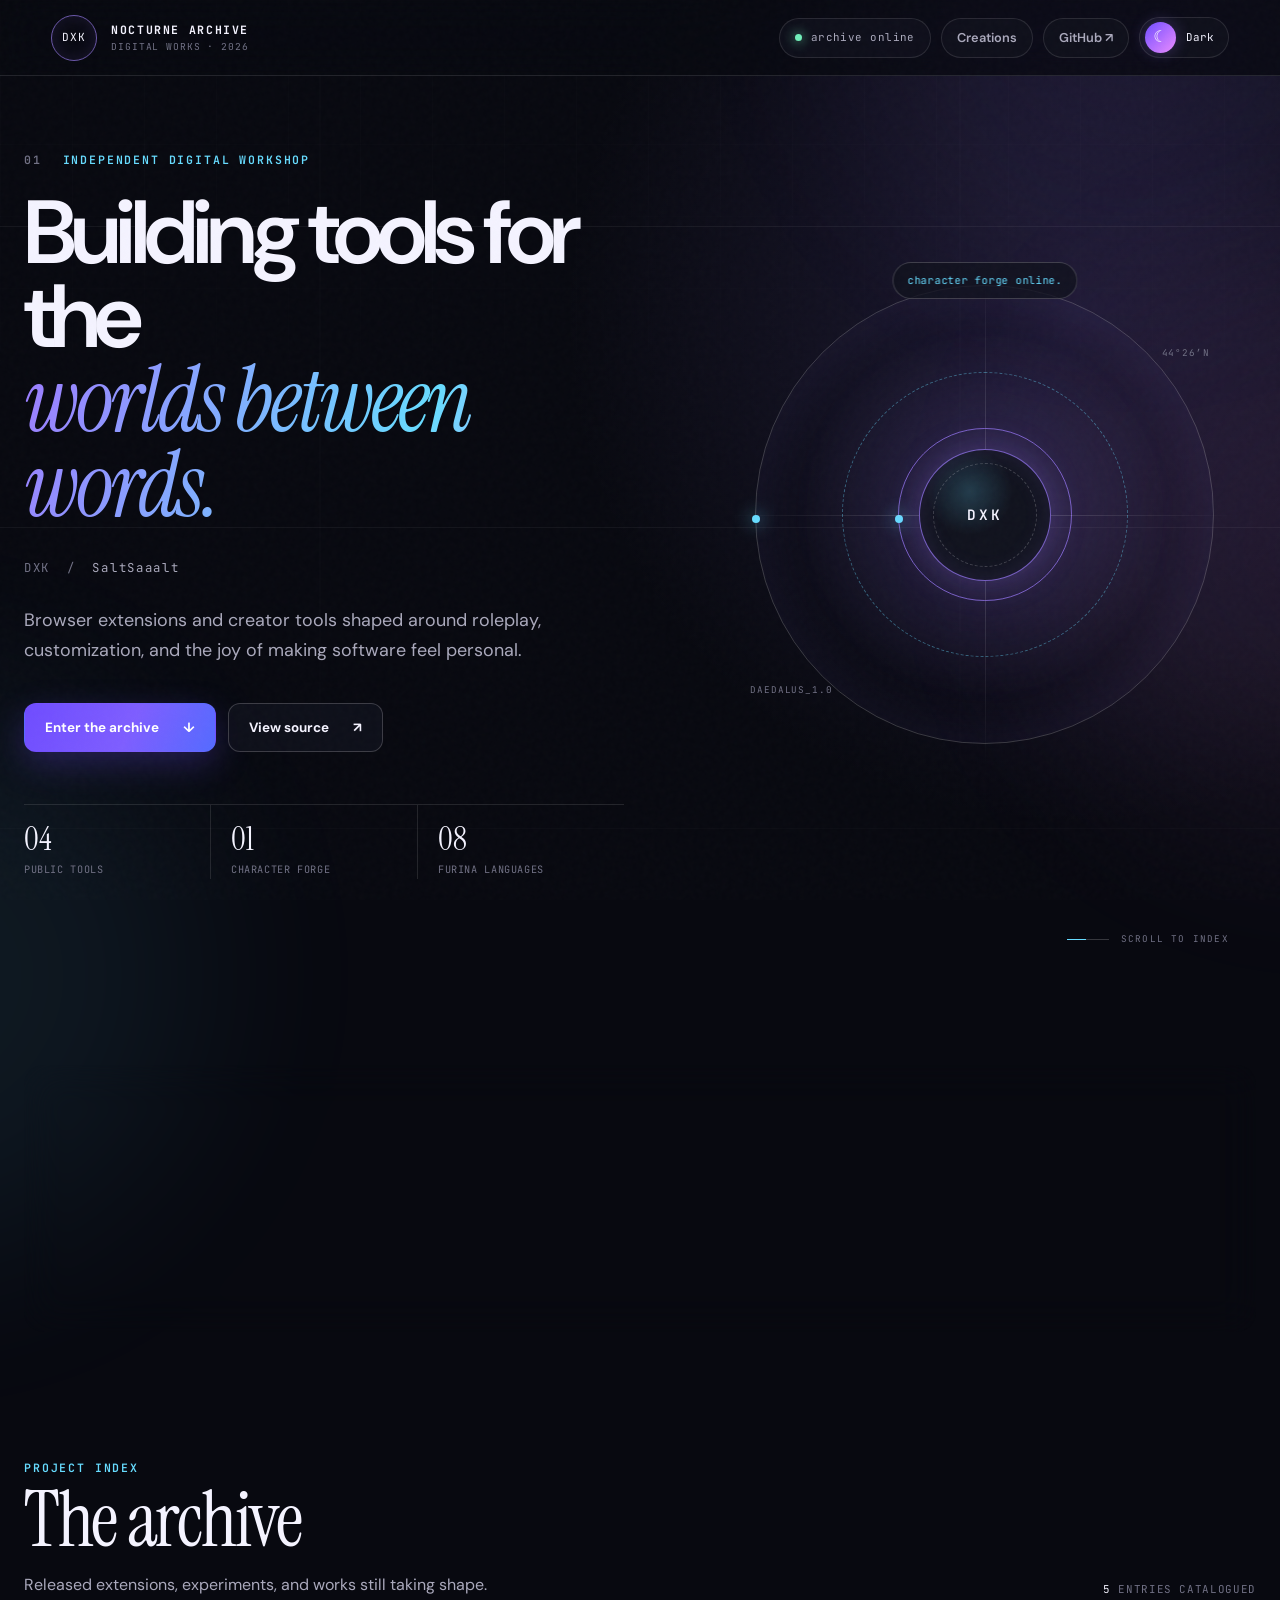
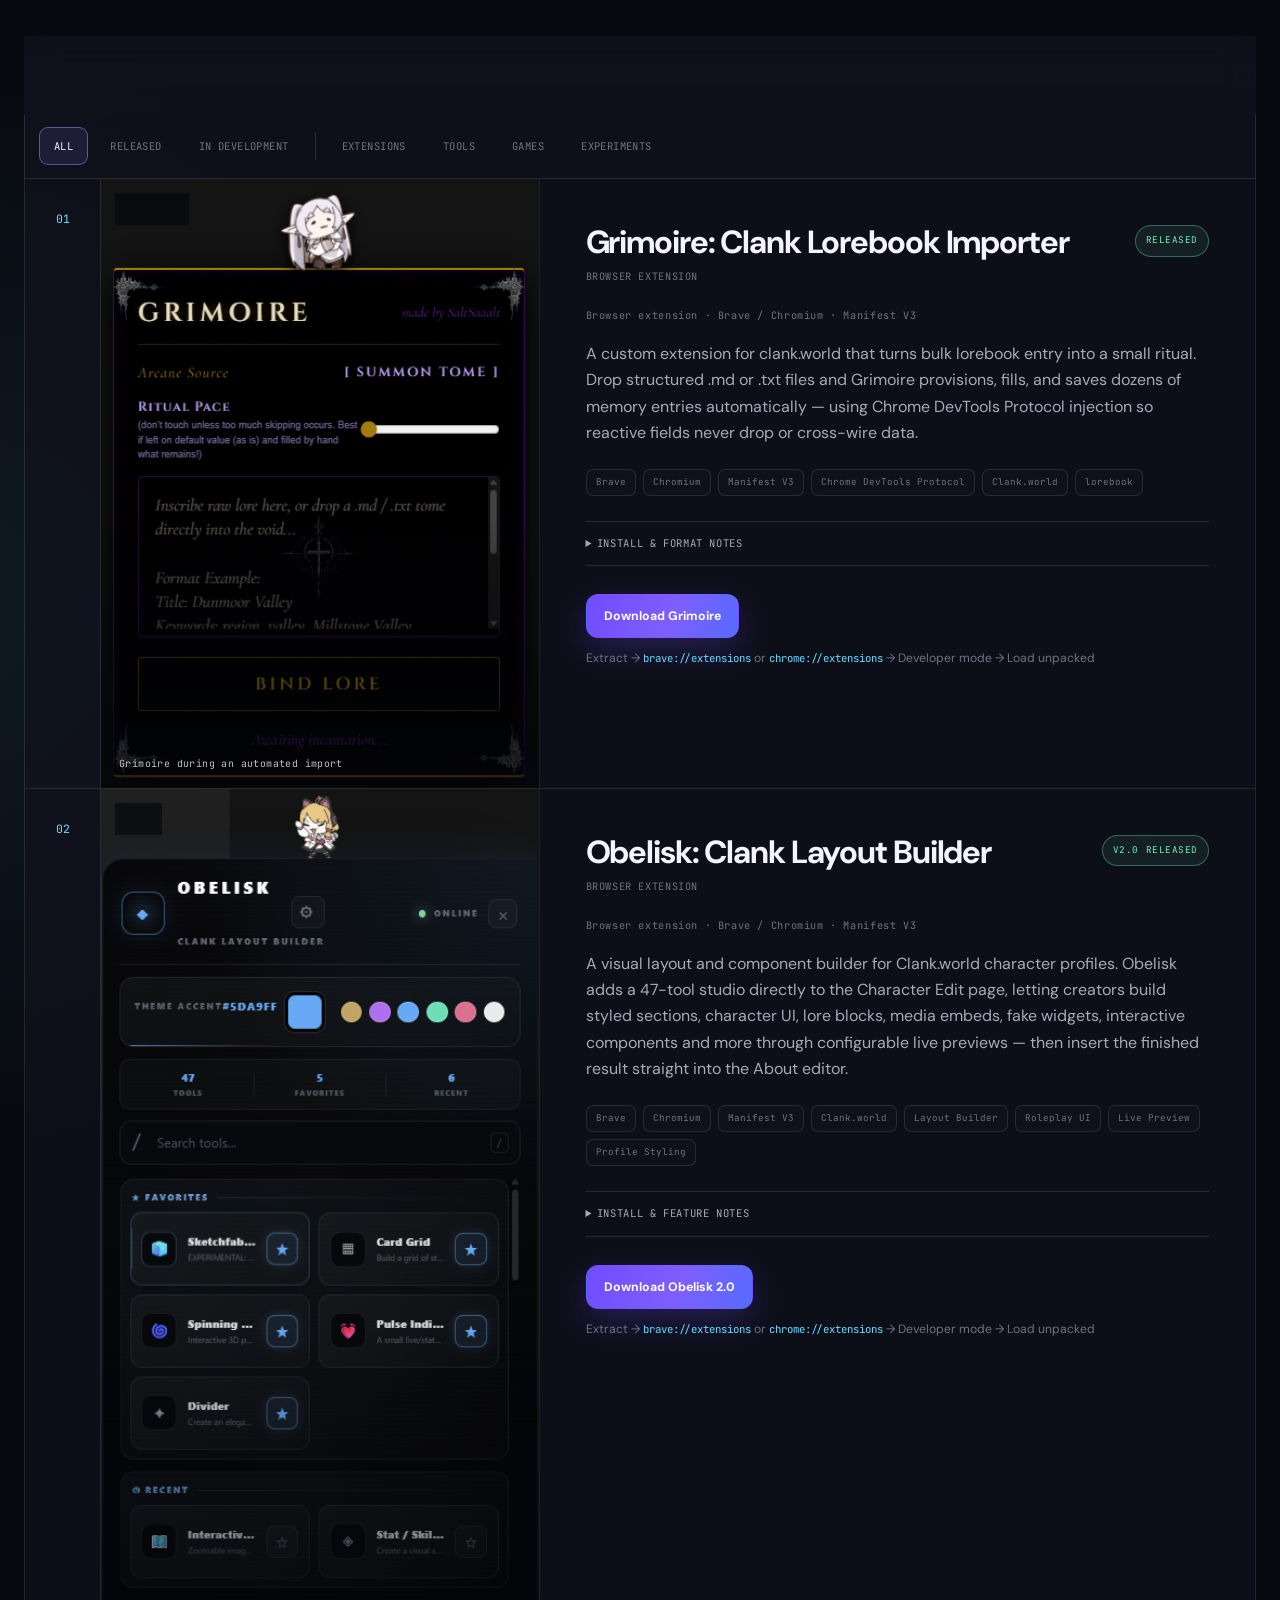
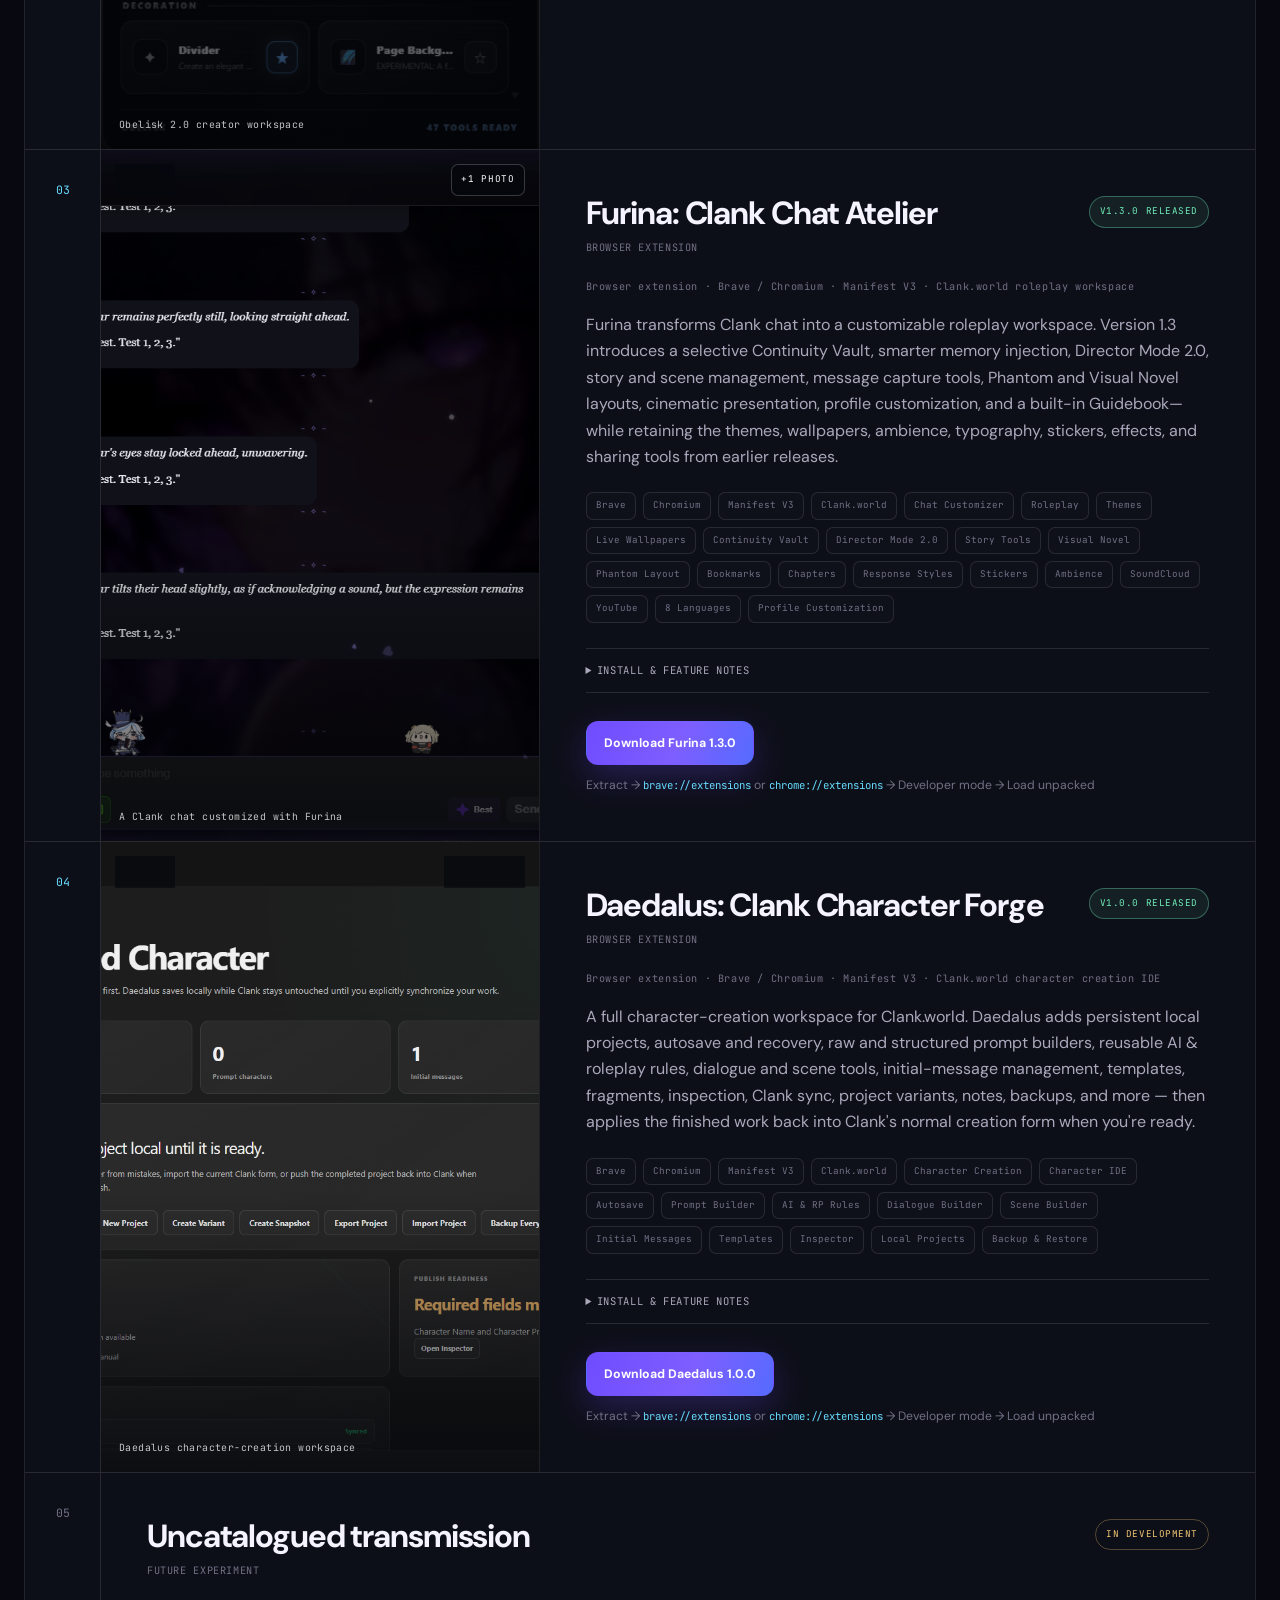
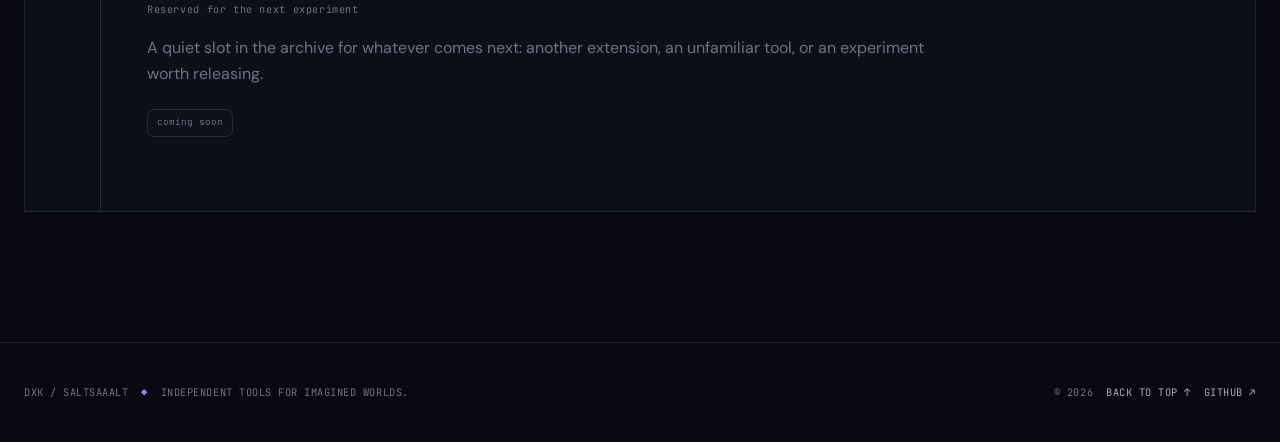
==== commit 10a5e865: "Add files via upload" ====
--- a/index.html
+++ b/index.html
@@ -91,8 +91,8 @@
                 </div>
 
                 <dl class="reveal hero-metrics" aria-label="Archive summary">
-                    <div><dt>03</dt><dd>Public tools</dd></div>
-                    <div><dt>01</dt><dd>Major release</dd></div>
+                    <div><dt>04</dt><dd>Public tools</dd></div>
+                    <div><dt>01</dt><dd>Character Forge</dd></div>
                     <div><dt>08</dt><dd>Furina languages</dd></div>
                 </dl>
             </div>
@@ -106,7 +106,7 @@
                     <div class="signal-cross signal-cross-b"></div>
                     <div class="signal-core"><span>DXK</span></div>
                     <span class="signal-coordinate coordinate-a">44°26′N</span>
-                    <span class="signal-coordinate coordinate-b">ARCHIVE_1.3</span>
+                    <span class="signal-coordinate coordinate-b">DAEDALUS_1.0</span>
                 </div>
             </div>
 
@@ -115,13 +115,13 @@
 
         <section class="desk" aria-labelledby="desk-heading">
             <div class="desk-card">
-                <div class="desk-decoration" aria-hidden="true">1.3</div>
+                <div class="desk-decoration" aria-hidden="true">1.0</div>
 
                 <div class="desk-content">
                     <p class="section-kicker">Latest transmission</p>
-                    <h2 id="desk-heading">Furina 1.3 — The Continuity Update</h2>
+                    <h2 id="desk-heading">Daedalus 1.0 — The Character Forge</h2>
                     <p>
-                        Furina has grown from a chat customizer into a full roleplay workspace: selective memory, advanced Director tools, story tracking, cinematic presentation, layouts, and an in-app Guidebook—now available in eight languages.
+                        Daedalus turns ClankWorld character creation into a full creator workspace: persistent drafts, structured builders, reusable AI & roleplay rules, dialogue and scene tools, intro management, inspection, backups, and controlled sync back into Clank.
                     </p>
                 </div>
 
@@ -130,7 +130,7 @@
                     <span><strong>Archive status</strong><br><span id="desk-status">systems coming online</span></span>
                 </div>
 
-                <a class="desk-action" href="#project-003">Inspect release <span aria-hidden="true">↘</span></a>
+                <a class="desk-action" href="#project-004">Inspect release <span aria-hidden="true">↘</span></a>
             </div>
         </section>
 
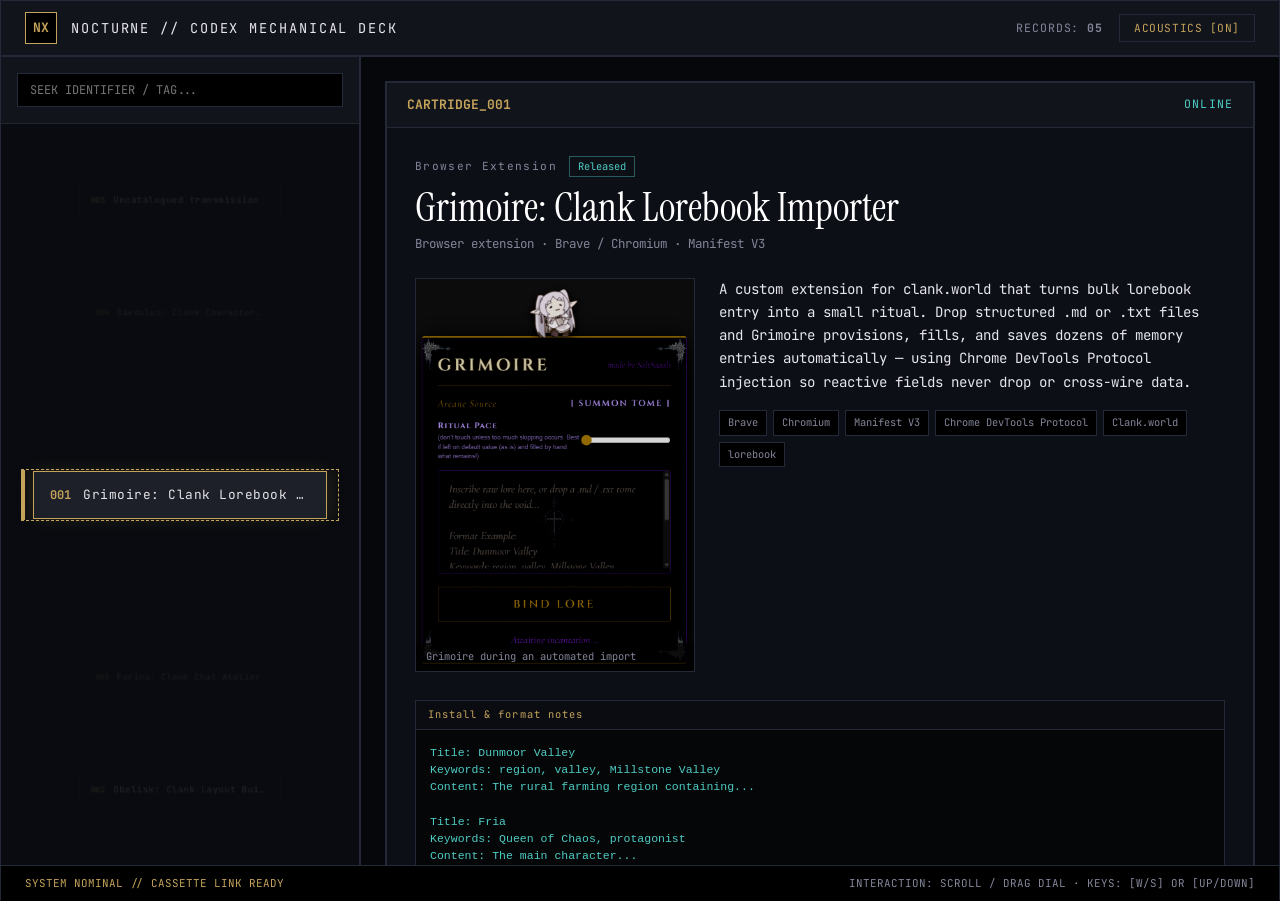
==== commit 553fc353: "Update index.html" ====
--- a/index.html
+++ b/index.html
@@ -1,200 +1,62 @@
 <!doctype html>
-<html lang="en" data-theme="dark">
+<html lang="en">
 <head>
-    <meta charset="utf-8">
-    <meta name="viewport" content="width=device-width, initial-scale=1">
-
-    <title>DXK — The Nocturne Archive</title>
-    <meta name="description" content="Browser extensions, creator tools, experiments, and digital projects by DXK / SaltSaaalt.">
-    <meta name="theme-color" content="#080910">
-
-    <script>
-        (() => {
-            try {
-                const saved = localStorage.getItem("dxk-theme");
-                document.documentElement.dataset.theme = saved === "light" ? "light" : "dark";
-            } catch (_) {
-                document.documentElement.dataset.theme = "dark";
-            }
-        })();
-    </script>
-
-    <link rel="preconnect" href="https://fonts.googleapis.com">
-    <link rel="preconnect" href="https://fonts.gstatic.com" crossorigin>
-    <link href="https://fonts.googleapis.com/css2?family=DM+Sans:wght@400;500;600;700&family=Instrument+Serif:ital@0;1&family=JetBrains+Mono:wght@400;500;600&display=swap" rel="stylesheet">
-    <link rel="stylesheet" href="style.css">
+  <meta charset="utf-8">
+  <meta name="viewport" content="width=device-width, initial-scale=1">
+  <title>NOCTURNE CODEX // TACTILE ROTARY ARCHIVE</title>
+  
+  <link rel="preconnect" href="https://fonts.googleapis.com">
+  <link rel="preconnect" href="https://fonts.gstatic.com" crossorigin>
+  <link href="https://fonts.googleapis.com/css2?family=Instrument+Serif:ital@0;1&family=JetBrains+Mono:wght@400;500;700&display=swap" rel="stylesheet">
+  
+  <link rel="stylesheet" href="codex.css">
 </head>
-
 <body>
-    <a class="skip-link" href="#workshop">Skip to projects</a>
-
-    <div class="confetti-container" aria-hidden="true"></div>
-    <div class="blob blob-a" aria-hidden="true"></div>
-    <div class="blob blob-b" aria-hidden="true"></div>
-    <div class="blob blob-c" aria-hidden="true"></div>
-    <div class="noise" aria-hidden="true"></div>
-
-    <header class="site-header">
-        <a class="mark" href="#top" aria-label="DXK — return to top">
-            <span class="mark-glyph" aria-hidden="true">DXK</span>
-            <span class="mark-copy">
-                <strong>NOCTURNE ARCHIVE</strong>
-                <small>DIGITAL WORKS · 2026</small>
-            </span>
-        </a>
-
-        <div class="header-right">
-            <div class="header-status" title="Archive status">
-                <span class="dot" aria-hidden="true"></span>
-                <span id="system-status">initializing archive…</span>
-            </div>
-
-            <a class="header-link" href="#workshop">Creations</a>
-
-            <a class="header-link" href="https://github.com/ionutroscan" target="_blank" rel="noopener noreferrer">GitHub ↗</a>
-
-            <button class="theme-toggle" id="theme-toggle" type="button" aria-label="Switch color theme" aria-pressed="true">
-                <span class="theme-toggle-track" aria-hidden="true">
-                    <span class="theme-toggle-icon">☾</span>
-                </span>
-                <span class="theme-toggle-label">Dark</span>
-            </button>
-        </div>
+  <div class="codex-chassis">
+    <!-- Master Header Deck -->
+    <header class="codex-header">
+      <div class="brand-emblem">
+        <div class="emblem-core">NX</div>
+        <div class="emblem-title">NOCTURNE // CODEX MECHANICAL DECK</div>
+      </div>
+      <div class="header-telemetry">
+        <span class="telemetry-tag">RECORDS: <strong id="dial-count">00</strong></span>
+        <button class="chassis-btn" id="audio-toggle" type="button" aria-pressed="true">ACOUSTICS [ON]</button>
+      </div>
     </header>
 
-    <main id="top">
-        <section class="hero" aria-labelledby="hero-title">
-            <div class="hero-grid" aria-hidden="true"></div>
+    <!-- Main Mechanical Deck -->
+    <main class="codex-deck">
+      <!-- Left: Rotary Drum Selector -->
+      <aside class="rotary-bay" aria-label="Rotary Selector">
+        <div class="rotary-controls">
+          <input type="search" id="codex-search" class="codex-input" placeholder="SEEK IDENTIFIER / TAG..." autocomplete="off" spellcheck="false">
+        </div>
+        <div class="rotary-stage" id="rotary-stage">
+          <div class="rotary-reticle"></div>
+          <div class="rotary-track" id="rotary-track"></div>
+        </div>
+      </aside>
 
-            <div class="hero-content">
-                <p class="reveal eyebrow"><span>01</span> Independent digital workshop</p>
-
-                <h1 class="reveal wordmark" id="hero-title">
-                    Building tools for the
-                    <em>worlds between words.</em>
-                </h1>
-
-                <p class="reveal alias">DXK <span>/</span> <span class="handle">SaltSaaalt</span></p>
-
-                <p class="reveal lede">
-                    Browser extensions and creator tools shaped around roleplay, customization, and the joy of making software feel personal.
-                </p>
-
-                <div class="reveal hero-links">
-                    <a class="hero-link hero-link-primary" href="#workshop">
-                        Enter the archive <span aria-hidden="true">↓</span>
-                    </a>
-
-                    <a class="hero-link" href="https://github.com/ionutroscan" target="_blank" rel="noopener noreferrer">
-                        View source <span aria-hidden="true">↗</span>
-                    </a>
-                </div>
-
-                <dl class="reveal hero-metrics" aria-label="Archive summary">
-                    <div><dt>04</dt><dd>Public tools</dd></div>
-                    <div><dt>01</dt><dd>Character Forge</dd></div>
-                    <div><dt>08</dt><dd>Furina languages</dd></div>
-                </dl>
-            </div>
-
-            <div class="reveal hero-mascot" aria-label="Interactive archive signal">
-                <button class="mascot-bubble" type="button" aria-live="polite">signal acquired.</button>
-                <div class="signal-stage" aria-hidden="true">
-                    <div class="signal-orbit signal-orbit-outer"></div>
-                    <div class="signal-orbit signal-orbit-inner"></div>
-                    <div class="signal-cross signal-cross-a"></div>
-                    <div class="signal-cross signal-cross-b"></div>
-                    <div class="signal-core"><span>DXK</span></div>
-                    <span class="signal-coordinate coordinate-a">44°26′N</span>
-                    <span class="signal-coordinate coordinate-b">DAEDALUS_1.0</span>
-                </div>
-            </div>
-
-            <div class="hero-scroll" aria-hidden="true"><span></span> SCROLL TO INDEX</div>
-        </section>
-
-        <section class="desk" aria-labelledby="desk-heading">
-            <div class="desk-card">
-                <div class="desk-decoration" aria-hidden="true">1.0</div>
-
-                <div class="desk-content">
-                    <p class="section-kicker">Latest transmission</p>
-                    <h2 id="desk-heading">Daedalus 1.0 — The Character Forge</h2>
-                    <p>
-                        Daedalus turns ClankWorld character creation into a full creator workspace: persistent drafts, structured builders, reusable AI & roleplay rules, dialogue and scene tools, intro management, inspection, backups, and controlled sync back into Clank.
-                    </p>
-                </div>
-
-                <div class="desk-note">
-                    <span class="desk-note-icon" aria-hidden="true">✦</span>
-                    <span><strong>Archive status</strong><br><span id="desk-status">systems coming online</span></span>
-                </div>
-
-                <a class="desk-action" href="#project-004">Inspect release <span aria-hidden="true">↘</span></a>
-            </div>
-        </section>
-
-        <section class="registry" id="workshop" aria-labelledby="registry-heading">
-            <div class="registry-head">
-                <div>
-                    <p class="section-kicker">Project index</p>
-                    <h2 id="registry-heading">The archive</h2>
-                    <p class="registry-intro">Released extensions, experiments, and works still taking shape.</p>
-                </div>
-
-                <span class="registry-count"><span id="entry-count">0</span> entries catalogued</span>
-            </div>
-
-            <div class="workshop-tools">
-                <label class="search-box" for="project-search">
-                    <span class="search-icon" aria-hidden="true">⌕</span>
-                    <input id="project-search" type="search" placeholder="Search projects, features, or tags…" autocomplete="off" spellcheck="false">
-                    <span class="search-hint" aria-hidden="true" title="Press / to search">/</span>
-                </label>
-
-                <div class="visible-count" aria-live="polite">Displaying <strong id="visible-count">0</strong></div>
-            </div>
-
-            <div class="notebook-tabs" role="tablist" aria-label="Project filters">
-                <button class="tab-btn active" id="tab-button-all" role="tab" aria-selected="true" aria-controls="tab-all" data-target="tab-all" type="button">All</button>
-                <button class="tab-btn" id="tab-button-stable" role="tab" aria-selected="false" aria-controls="tab-all" data-target="tab-stable" type="button">Released</button>
-                <button class="tab-btn" id="tab-button-planned" role="tab" aria-selected="false" aria-controls="tab-all" data-target="tab-planned" type="button">In development</button>
-                <span class="tab-divider" aria-hidden="true"></span>
-                <button class="tab-btn tab-type" role="tab" aria-selected="false" aria-controls="tab-all" data-target="type-extension" type="button">Extensions</button>
-                <button class="tab-btn tab-type" role="tab" aria-selected="false" aria-controls="tab-all" data-target="type-tool" type="button">Tools</button>
-                <button class="tab-btn tab-type" role="tab" aria-selected="false" aria-controls="tab-all" data-target="type-game" type="button">Games</button>
-                <button class="tab-btn tab-type" role="tab" aria-selected="false" aria-controls="tab-all" data-target="type-experiment" type="button">Experiments</button>
-            </div>
-
-            <div class="notebook-panel active" id="tab-all" role="tabpanel" aria-labelledby="tab-button-all">
-                <div class="registry-loading">
-                    <span class="loading-sparkle" aria-hidden="true">◈</span>
-                    <span>Decoding project registry…</span>
-                </div>
-            </div>
-
-            <div class="no-results" id="no-results" hidden>
-                <div class="no-results-icon" aria-hidden="true">∅</div>
-                <h3>No matching transmission</h3>
-                <p>Try a different title, feature, or category.</p>
-            </div>
-        </section>
+      <!-- Right: Pneumatic Cassette Carrier Chamber -->
+      <section class="carrier-chamber" id="bay-mount" aria-label="Cartridge Bay"></section>
     </main>
 
-    <footer class="site-footer">
-        <div class="footer-left">
-            <span>DXK / SaltSaaalt</span>
-            <span class="footer-flower" aria-hidden="true">◆</span>
-            <span>Independent tools for imagined worlds.</span>
-        </div>
+    <!-- Lower Status Deck -->
+    <footer class="codex-footer">
+      <div class="status-indicator">
+        <span id="codex-status">INITIALIZING SYSTEM CHASSIS...</span>
+      </div>
+      <div class="telemetry-meta">
+        <span>INTERACTION: SCROLL / DRAG DIAL · KEYS: [W/S] OR [UP/DOWN]</span>
+      </div>
+    </footer>
+  </div>
 
-        <div class="footer-right">
-            <span>© 2026</span>
-            <a href="#top">Back to top ↑</a>
-            <a href="https://github.com/ionutroscan" target="_blank" rel="noopener noreferrer">GitHub ↗</a>
-        </div>
-    </footer>
-
-    <script src="script.js"></script>
+  <!-- Mechanical Engine Modules -->
+  <script src="audio-feedback.js"></script>
+  <script src="rotary-engine.js"></script>
+  <script src="cassette-loader.js"></script>
+  <script src="codex-app.js"></script>
 </body>
-</html>
+</html>
--- a/codex.css
+++ b/codex.css
@@ -0,0 +1,518 @@
+/**
+ * NOCTURNE ARCHIVE // CODEX MECHANICAL STYLES
+ * Precision isometric perspective, carrier bay kinematics, and schematic typography.
+ */
+
+:root {
+  color-scheme: dark;
+  --chassis-bg: #07080c;
+  --chassis-metal: #12141c;
+  --chassis-rim: #242938;
+  --accent-gold: #c4a35a;
+  --accent-amber: #d97736;
+  --accent-cyan: #4ecdc4;
+  --accent-crimson: #c93b50;
+  --text-main: #e6e6ec;
+  --text-muted: #838699;
+  --text-dark: #404457;
+  --grid-line: rgba(196, 163, 90, 0.08);
+  --line-edge: rgba(255, 255, 255, 0.07);
+  --mono-font: "JetBrains Mono", ui-monospace, monospace;
+  --header-font: "Instrument Serif", Georgia, serif;
+}
+
+* {
+  box-sizing: border-box;
+  margin: 0;
+  padding: 0;
+}
+
+body {
+  background-color: var(--chassis-bg);
+  color: var(--text-main);
+  font-family: var(--mono-font);
+  font-size: 13px;
+  line-height: 1.5;
+  overflow: hidden;
+  height: 100vh;
+  width: 100vw;
+  user-select: none;
+  background-image: 
+    linear-gradient(var(--grid-line) 1px, transparent 1px),
+    linear-gradient(90deg, var(--grid-line) 1px, transparent 1px);
+  background-size: 32px 32px;
+}
+
+/* Master Chassis Framework */
+.codex-chassis {
+  display: grid;
+  grid-template-rows: 56px 1fr 36px;
+  height: 100vh;
+  width: 100vw;
+  border: 1px solid var(--chassis-rim);
+}
+
+/* Master Header Deck */
+.codex-header {
+  display: flex;
+  align-items: center;
+  justify-content: space-between;
+  padding: 0 24px;
+  background: var(--chassis-metal);
+  border-bottom: 2px solid var(--chassis-rim);
+  z-index: 100;
+}
+
+.brand-emblem {
+  display: flex;
+  align-items: center;
+  gap: 14px;
+}
+
+.emblem-core {
+  display: grid;
+  place-items: center;
+  width: 32px;
+  height: 32px;
+  background: #000;
+  border: 1px solid var(--accent-gold);
+  color: var(--accent-gold);
+  font-weight: bold;
+}
+
+.emblem-title {
+  font-size: 0.85rem;
+  letter-spacing: 0.14em;
+  color: var(--text-main);
+}
+
+.header-telemetry {
+  display: flex;
+  align-items: center;
+  gap: 16px;
+}
+
+.telemetry-tag {
+  color: var(--text-muted);
+  font-size: 0.72rem;
+  letter-spacing: 0.08em;
+}
+
+.chassis-btn {
+  background: transparent;
+  border: 1px solid var(--chassis-rim);
+  color: var(--accent-gold);
+  padding: 6px 14px;
+  font-family: var(--mono-font);
+  font-size: 0.7rem;
+  cursor: pointer;
+  letter-spacing: 0.05em;
+  transition: all 180ms ease;
+}
+
+.chassis-btn:hover {
+  background: rgba(196, 163, 90, 0.12);
+  border-color: var(--accent-gold);
+}
+
+.chassis-btn.is-muted {
+  color: var(--accent-crimson);
+  border-color: rgba(201, 59, 80, 0.4);
+}
+
+/* Main Mechanical Deck */
+.codex-deck {
+  display: grid;
+  grid-template-columns: 360px 1fr;
+  height: calc(100vh - 92px);
+  overflow: hidden;
+}
+
+/* Flank Left: Rotary Mechanism */
+.rotary-bay {
+  position: relative;
+  background: #090b10;
+  border-right: 2px solid var(--chassis-rim);
+  display: flex;
+  flex-direction: column;
+  perspective: 1100px;
+  overflow: hidden;
+}
+
+.rotary-controls {
+  padding: 16px;
+  border-bottom: 1px solid var(--line-edge);
+  background: var(--chassis-metal);
+  z-index: 20;
+}
+
+.codex-input {
+  width: 100%;
+  background: #000;
+  border: 1px solid var(--chassis-rim);
+  color: var(--accent-gold);
+  padding: 8px 12px;
+  font-family: var(--mono-font);
+  font-size: 0.75rem;
+  outline: none;
+}
+
+.codex-input:focus {
+  border-color: var(--accent-gold);
+}
+
+.rotary-stage {
+  flex: 1;
+  position: relative;
+  display: flex;
+  align-items: center;
+  justify-content: center;
+  cursor: grab;
+}
+
+.rotary-stage.is-manipulating {
+  cursor: grabbing;
+}
+
+.rotary-reticle {
+  position: absolute;
+  left: 20px;
+  right: 20px;
+  height: 52px;
+  border: 1px dashed var(--accent-gold);
+  border-left: 4px solid var(--accent-gold);
+  pointer-events: none;
+  z-index: 10;
+  background: rgba(196, 163, 90, 0.03);
+}
+
+.rotary-track {
+  position: relative;
+  width: 100%;
+  height: 100%;
+  transform-style: preserve-3d;
+}
+
+.drum-node {
+  position: absolute;
+  top: calc(50% - 24px);
+  left: 32px;
+  right: 32px;
+  height: 48px;
+  background: var(--chassis-metal);
+  border: 1px solid var(--chassis-rim);
+  display: flex;
+  align-items: center;
+  padding: 0 16px;
+  will-change: transform, opacity;
+  transform-origin: center center;
+}
+
+.drum-node.is-active {
+  border-color: var(--accent-gold);
+  background: #191c28;
+  box-shadow: 0 0 18px rgba(196, 163, 90, 0.15);
+}
+
+.drum-node-plate {
+  display: flex;
+  align-items: center;
+  gap: 12px;
+  width: 100%;
+  overflow: hidden;
+}
+
+.drum-node-id {
+  font-weight: bold;
+  color: var(--accent-gold);
+  font-size: 0.75rem;
+}
+
+.drum-node-title {
+  white-space: nowrap;
+  overflow: hidden;
+  text-overflow: ellipsis;
+  font-size: 0.8rem;
+  letter-spacing: 0.04em;
+}
+
+/* Flank Right: Cassette Carrier Bay */
+.carrier-chamber {
+  background: #06070a;
+  display: flex;
+  flex-direction: column;
+  position: relative;
+  overflow: hidden;
+}
+
+.cartridge-bay {
+  flex: 1;
+  display: flex;
+  flex-direction: column;
+  padding: 24px;
+  overflow-y: auto;
+}
+
+.bay-chassis {
+  display: flex;
+  flex-direction: column;
+  flex: 1;
+}
+
+.cartridge-carrier {
+  flex: 1;
+  background: #0d0f17;
+  border: 2px solid var(--chassis-rim);
+  position: relative;
+  transition: transform 360ms cubic-bezier(0.16, 1, 0.3, 1), opacity 360ms ease;
+}
+
+.cartridge-carrier.is-ejecting {
+  transform: translateX(120px) scale(0.96);
+  opacity: 0;
+}
+
+.cartridge-carrier.is-inserting {
+  transform: translateX(-80px) scale(0.97);
+  opacity: 0;
+}
+
+.cartridge-carrier.is-docked {
+  transform: translateX(0) scale(1);
+  opacity: 1;
+}
+
+.cartridge-header {
+  display: flex;
+  justify-content: space-between;
+  padding: 12px 20px;
+  background: var(--chassis-metal);
+  border-bottom: 1px solid var(--chassis-rim);
+}
+
+.carrier-id {
+  color: var(--accent-gold);
+  font-weight: bold;
+}
+
+.carrier-status {
+  color: var(--accent-cyan);
+  font-size: 0.72rem;
+  letter-spacing: 0.1em;
+}
+
+/* Cartridge Blueprint Display */
+.cartridge-blueprint {
+  padding: 28px;
+  max-width: 960px;
+}
+
+.blueprint-meta {
+  display: flex;
+  gap: 12px;
+  align-items: center;
+  margin-bottom: 8px;
+}
+
+.blueprint-type {
+  font-size: 0.7rem;
+  color: var(--text-muted);
+  letter-spacing: 0.12em;
+}
+
+.blueprint-status {
+  font-size: 0.65rem;
+  padding: 2px 8px;
+  border: 1px solid var(--line-edge);
+}
+
+.blueprint-status.is-stable {
+  color: var(--accent-cyan);
+  border-color: rgba(78, 205, 196, 0.4);
+}
+
+.blueprint-status.is-planned {
+  color: var(--accent-amber);
+  border-color: rgba(217, 119, 54, 0.4);
+}
+
+.blueprint-title {
+  font-family: var(--header-font);
+  font-size: 2.5rem;
+  line-height: 1.1;
+  font-weight: 400;
+  color: #fff;
+  margin-bottom: 6px;
+}
+
+.blueprint-sub {
+  color: var(--text-muted);
+  font-size: 0.78rem;
+  margin-bottom: 24px;
+}
+
+.blueprint-grid {
+  display: grid;
+  grid-template-columns: 280px 1fr;
+  gap: 24px;
+  margin-bottom: 28px;
+}
+
+.blueprint-schematic {
+  border: 1px solid var(--chassis-rim);
+  background: #000;
+  min-height: 180px;
+  position: relative;
+  overflow: hidden;
+}
+
+.blueprint-schematic img {
+  width: 100%;
+  height: 100%;
+  object-fit: cover;
+  filter: contrast(1.1) brightness(0.85);
+}
+
+.schematic-caption {
+  position: absolute;
+  bottom: 0;
+  left: 0;
+  right: 0;
+  padding: 6px 10px;
+  background: rgba(0,0,0,0.8);
+  font-size: 0.65rem;
+  color: var(--text-muted);
+}
+
+.schematic-void {
+  height: 100%;
+  display: grid;
+  place-items: center;
+  color: var(--text-dark);
+  font-size: 0.72rem;
+}
+
+.dossier-desc {
+  font-size: 0.88rem;
+  line-height: 1.65;
+  color: var(--text-main);
+  margin-bottom: 16px;
+}
+
+.dossier-chips {
+  display: flex;
+  flex-wrap: wrap;
+  gap: 6px;
+}
+
+.codex-chip {
+  font-size: 0.65rem;
+  padding: 4px 8px;
+  background: #000;
+  border: 1px solid var(--chassis-rim);
+  color: var(--text-muted);
+}
+
+.blueprint-terminal, 
+.blueprint-telemetry {
+  margin-top: 24px;
+  border: 1px solid var(--chassis-rim);
+  background: #050608;
+}
+
+.terminal-bar,
+.telemetry-bar {
+  display: block;
+  padding: 6px 12px;
+  background: #0a0c12;
+  border-bottom: 1px solid var(--chassis-rim);
+  font-size: 0.65rem;
+  color: var(--accent-gold);
+  letter-spacing: 0.1em;
+}
+
+.blueprint-terminal pre {
+  padding: 14px;
+  font-size: 0.72rem;
+  color: var(--accent-cyan);
+  overflow-x: auto;
+}
+
+.telemetry-stack {
+  list-style: none;
+  padding: 14px;
+}
+
+.telemetry-stack li {
+  position: relative;
+  padding-left: 18px;
+  margin-bottom: 6px;
+  font-size: 0.75rem;
+  color: var(--text-muted);
+}
+
+.telemetry-stack li::before {
+  content: "»";
+  position: absolute;
+  left: 0;
+  color: var(--accent-gold);
+}
+
+.blueprint-actions {
+  display: flex;
+  flex-wrap: wrap;
+  gap: 12px;
+  align-items: center;
+  margin-top: 28px;
+  padding-top: 20px;
+  border-top: 1px solid var(--line-edge);
+}
+
+.action-relay {
+  padding: 10px 20px;
+  background: #000;
+  border: 1px solid var(--chassis-rim);
+  color: var(--text-main);
+  text-decoration: none;
+  font-weight: bold;
+  font-size: 0.75rem;
+  letter-spacing: 0.08em;
+  transition: all 160ms ease;
+}
+
+.action-relay:hover {
+  border-color: var(--accent-gold);
+  background: rgba(196, 163, 90, 0.08);
+}
+
+.action-relay.primary {
+  background: var(--accent-gold);
+  color: #000;
+  border-color: var(--accent-gold);
+}
+
+.action-relay.primary:hover {
+  background: #deb865;
+}
+
+.blueprint-hint {
+  width: 100%;
+  font-size: 0.7rem;
+  color: var(--text-muted);
+}
+
+/* Footer Status Strip */
+.codex-footer {
+  display: flex;
+  align-items: center;
+  justify-content: space-between;
+  padding: 0 24px;
+  background: #000;
+  border-top: 1px solid var(--chassis-rim);
+  font-size: 0.68rem;
+  color: var(--text-muted);
+}
+
+#codex-status {
+  color: var(--accent-gold);
+}
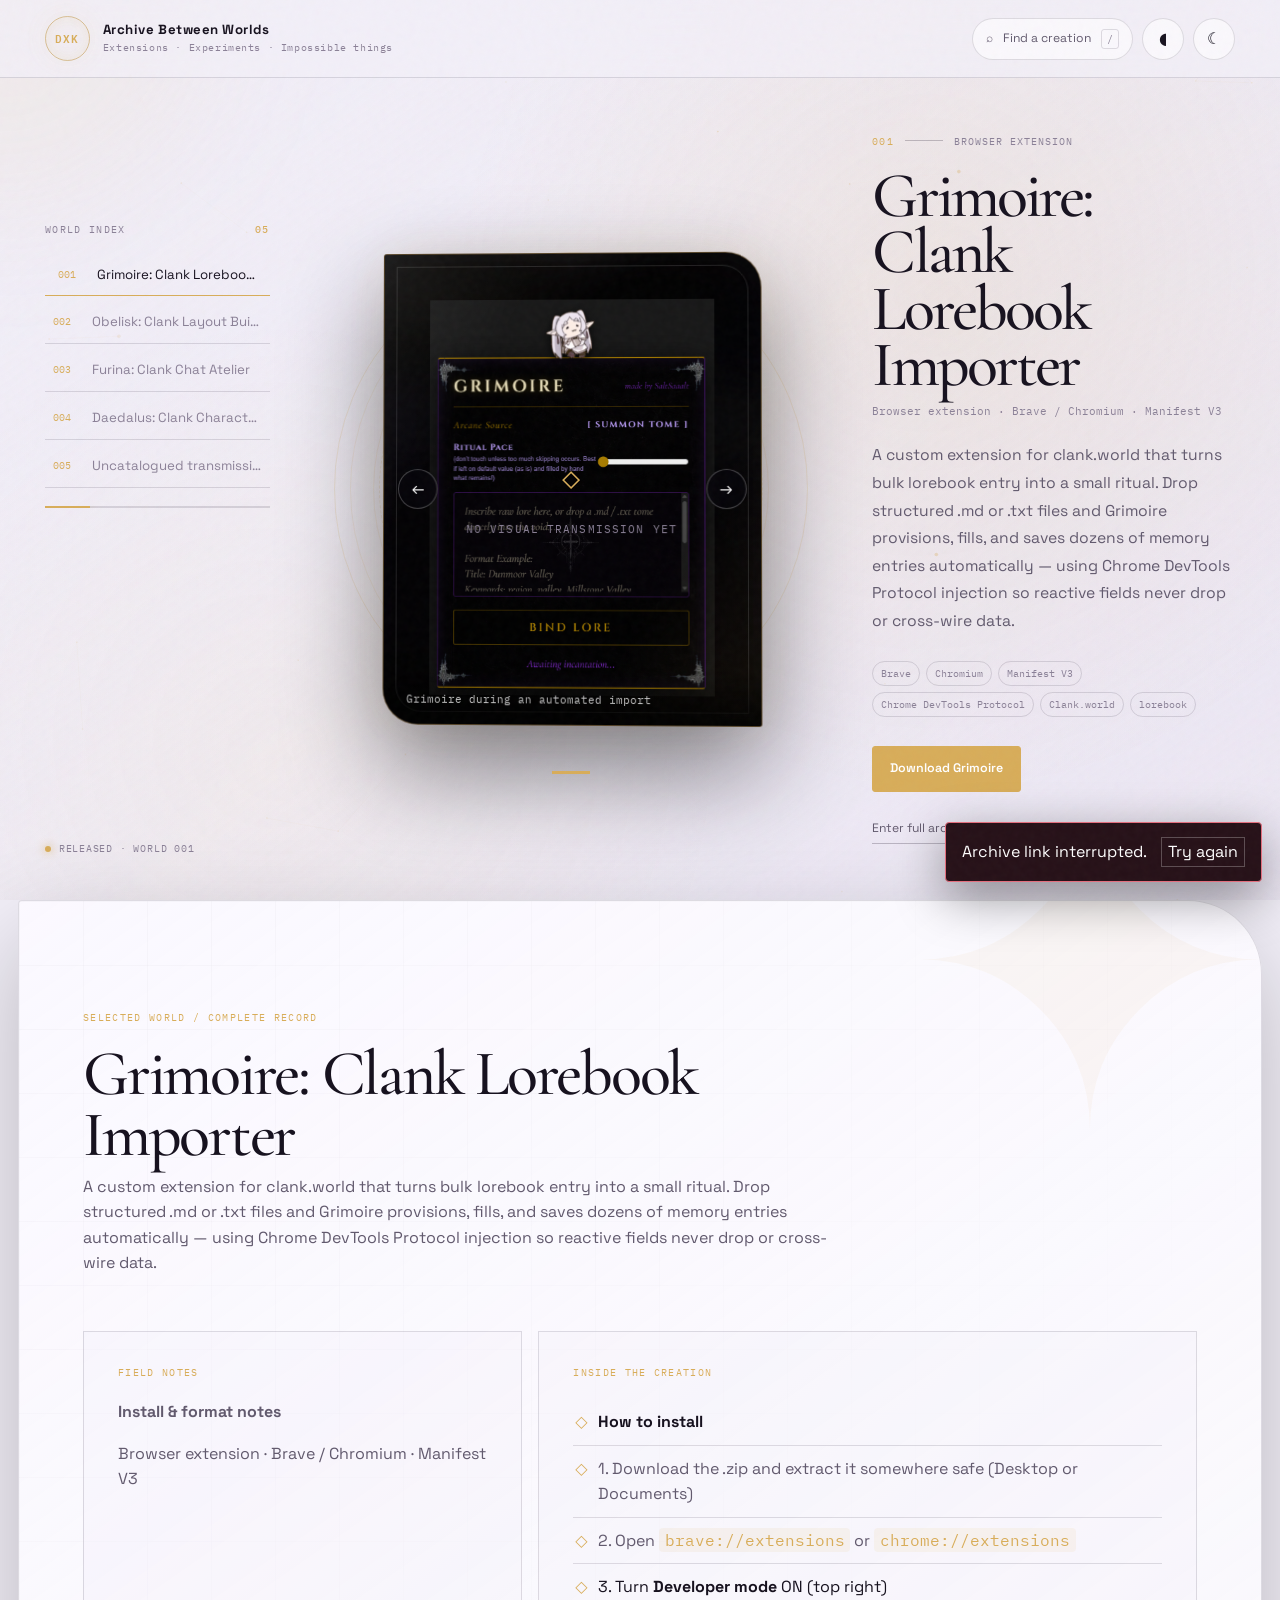
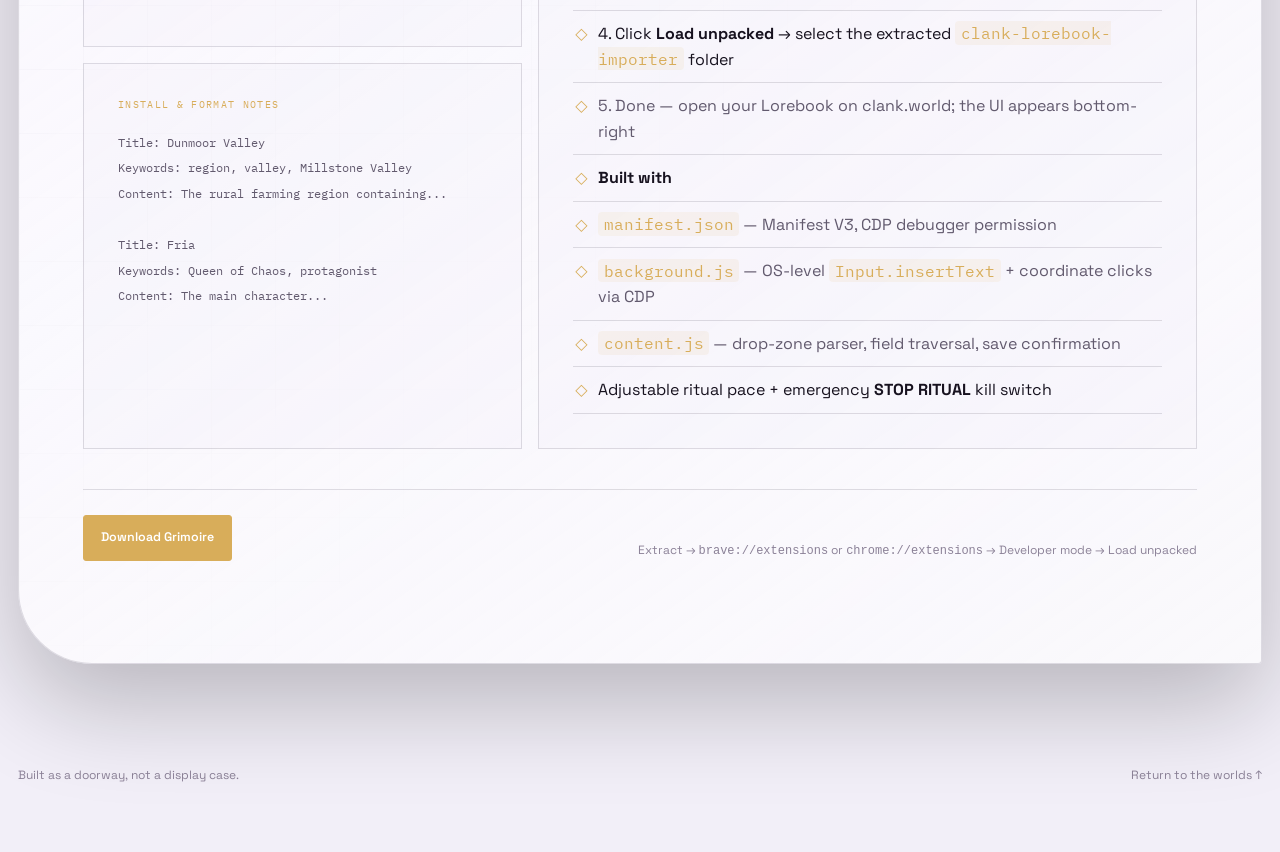
==== commit e1bc1b8c: "Add files via upload" ====
--- a/index.html
+++ b/index.html
@@ -1,62 +1,173 @@
 <!doctype html>
-<html lang="en">
+<html lang="en" data-theme="dark">
 <head>
   <meta charset="utf-8">
   <meta name="viewport" content="width=device-width, initial-scale=1">
-  <title>NOCTURNE CODEX // TACTILE ROTARY ARCHIVE</title>
-  
+  <meta name="color-scheme" content="dark light">
+  <meta name="theme-color" content="#08070d">
+  <meta name="description" content="A living archive of extensions, experiments, and strange little worlds created by DXK.">
+  <title>DXK // Archive Between Worlds</title>
   <link rel="preconnect" href="https://fonts.googleapis.com">
   <link rel="preconnect" href="https://fonts.gstatic.com" crossorigin>
-  <link href="https://fonts.googleapis.com/css2?family=Instrument+Serif:ital@0;1&family=JetBrains+Mono:wght@400;500;700&display=swap" rel="stylesheet">
-  
-  <link rel="stylesheet" href="codex.css">
+  <link href="https://fonts.googleapis.com/css2?family=Cormorant+Garamond:ital,wght@0,500;0,600;1,500&family=IBM+Plex+Mono:wght@400;500;600&family=Space+Grotesk:wght@400;500;600;700&display=swap" rel="stylesheet">
+  <link rel="stylesheet" href="style.css">
 </head>
 <body>
-  <div class="codex-chassis">
-    <!-- Master Header Deck -->
-    <header class="codex-header">
-      <div class="brand-emblem">
-        <div class="emblem-core">NX</div>
-        <div class="emblem-title">NOCTURNE // CODEX MECHANICAL DECK</div>
+  <a class="skip-link" href="#archive-stage">Skip to creations</a>
+  <canvas class="world-canvas" id="world-canvas" aria-hidden="true"></canvas>
+  <div class="grain" aria-hidden="true"></div>
+  <div class="cursor-aura" id="cursor-aura" aria-hidden="true"></div>
+
+  <header class="site-header">
+    <a class="brand" href="#archive-stage" aria-label="DXK archive home">
+      <span class="brand-sigil" aria-hidden="true">DXK</span>
+      <span class="brand-copy">
+        <strong>Archive Between Worlds</strong>
+        <small>Extensions · Experiments · Impossible things</small>
+      </span>
+    </a>
+
+    <div class="header-actions">
+      <button class="quiet-button" id="search-open" type="button" aria-haspopup="dialog">
+        <span aria-hidden="true">⌕</span><span class="desktop-label">Find a creation</span><kbd>/</kbd>
+      </button>
+      <button class="icon-button" id="audio-toggle" type="button" aria-pressed="false" aria-label="Enable interface sounds">
+        <span class="audio-icon" aria-hidden="true">◖</span>
+      </button>
+      <button class="icon-button" id="theme-toggle" type="button" aria-label="Use light theme">
+        <span aria-hidden="true">☼</span>
+      </button>
+    </div>
+  </header>
+
+  <main>
+    <section class="archive-stage" id="archive-stage" aria-labelledby="project-title">
+      <div class="world-index" aria-label="Creation index">
+        <div class="index-heading">
+          <span>World index</span>
+          <strong id="project-count">00</strong>
+        </div>
+        <nav class="world-list" id="world-list"></nav>
+        <div class="index-progress" aria-hidden="true"><span id="index-progress-fill"></span></div>
       </div>
-      <div class="header-telemetry">
-        <span class="telemetry-tag">RECORDS: <strong id="dial-count">00</strong></span>
-        <button class="chassis-btn" id="audio-toggle" type="button" aria-pressed="true">ACOUSTICS [ON]</button>
+
+      <div class="artifact-stage" id="artifact-stage">
+        <div class="stage-orbit orbit-one" aria-hidden="true"></div>
+        <div class="stage-orbit orbit-two" aria-hidden="true"></div>
+        <div class="stage-glyph" id="stage-glyph" aria-hidden="true">◇</div>
+
+        <figure class="media-frame" id="media-frame" data-shape="landscape">
+          <div class="media-backdrop" id="media-backdrop" aria-hidden="true"></div>
+          <button class="media-open" id="media-open" type="button" aria-label="Open image at full size">
+            <img id="project-image" alt="" decoding="async">
+          </button>
+          <div class="media-empty" id="media-empty" hidden>
+            <span aria-hidden="true">◇</span>
+            <p>No visual transmission yet</p>
+          </div>
+          <figcaption class="media-caption">
+            <span id="image-caption"></span>
+            <span id="gallery-count"></span>
+          </figcaption>
+          <div class="gallery-controls" id="gallery-controls" hidden>
+            <button id="gallery-prev" type="button" aria-label="Previous image">←</button>
+            <button id="gallery-next" type="button" aria-label="Next image">→</button>
+          </div>
+        </figure>
+
+        <div class="gallery-dots" id="gallery-dots" aria-label="Image gallery"></div>
       </div>
-    </header>
 
-    <!-- Main Mechanical Deck -->
-    <main class="codex-deck">
-      <!-- Left: Rotary Drum Selector -->
-      <aside class="rotary-bay" aria-label="Rotary Selector">
-        <div class="rotary-controls">
-          <input type="search" id="codex-search" class="codex-input" placeholder="SEEK IDENTIFIER / TAG..." autocomplete="off" spellcheck="false">
+      <article class="project-intro" id="project-intro" aria-live="polite">
+        <div class="project-kicker">
+          <span id="project-id">000</span>
+          <span class="kicker-line" aria-hidden="true"></span>
+          <span id="project-type">Archive record</span>
         </div>
-        <div class="rotary-stage" id="rotary-stage">
-          <div class="rotary-reticle"></div>
-          <div class="rotary-track" id="rotary-track"></div>
-        </div>
-      </aside>
 
-      <!-- Right: Pneumatic Cassette Carrier Chamber -->
-      <section class="carrier-chamber" id="bay-mount" aria-label="Cartridge Bay"></section>
-    </main>
+        <h1 id="project-title">Opening the archive…</h1>
+        <p class="project-meta" id="project-meta"></p>
+        <p class="project-description" id="project-description"></p>
 
-    <!-- Lower Status Deck -->
-    <footer class="codex-footer">
-      <div class="status-indicator">
-        <span id="codex-status">INITIALIZING SYSTEM CHASSIS...</span>
+        <div class="project-tags" id="project-tags"></div>
+
+        <div class="project-actions" id="project-actions"></div>
+
+        <button class="record-link" id="record-link" type="button">
+          Enter full archive record <span aria-hidden="true">↓</span>
+        </button>
+      </article>
+
+      <div class="stage-status" aria-hidden="true">
+        <span class="status-pulse"></span>
+        <span id="stage-status-text">Locating archive…</span>
       </div>
-      <div class="telemetry-meta">
-        <span>INTERACTION: SCROLL / DRAG DIAL · KEYS: [W/S] OR [UP/DOWN]</span>
+    </section>
+
+    <section class="record-section" id="record-section" aria-labelledby="record-title">
+      <div class="record-watermark" id="record-watermark" aria-hidden="true">◇</div>
+      <div class="record-heading">
+        <span class="section-index">Selected world / complete record</span>
+        <h2 id="record-title">Archive record</h2>
+        <p id="record-summary"></p>
       </div>
-    </footer>
+
+      <div class="record-grid">
+        <section class="record-panel record-details" id="record-details-panel">
+          <div class="panel-label">Field notes</div>
+          <div id="record-details"></div>
+        </section>
+
+        <section class="record-panel record-stack" id="record-stack-panel">
+          <div class="panel-label">Inside the creation</div>
+          <ul id="record-stack"></ul>
+        </section>
+
+        <section class="record-panel record-code" id="record-code-panel">
+          <div class="panel-label" id="record-code-label">Recovered fragment</div>
+          <pre><code id="record-code"></code></pre>
+        </section>
+      </div>
+
+      <div class="record-footer">
+        <div id="record-actions"></div>
+        <p id="record-hint"></p>
+      </div>
+    </section>
+  </main>
+
+  <footer class="site-footer">
+    <p>Built as a doorway, not a display case.</p>
+    <a href="#archive-stage">Return to the worlds ↑</a>
+  </footer>
+
+  <dialog class="search-dialog" id="search-dialog">
+    <form method="dialog" class="search-shell">
+      <div class="search-topline">
+        <label for="archive-search">Search the archive</label>
+        <button value="cancel" class="dialog-close" aria-label="Close search">×</button>
+      </div>
+      <input id="archive-search" type="search" placeholder="Name, tag, platform, feature…" autocomplete="off">
+      <div class="search-results" id="search-results"></div>
+      <p class="search-help"><kbd>↑</kbd><kbd>↓</kbd> move · <kbd>Enter</kbd> open · <kbd>Esc</kbd> close</p>
+    </form>
+  </dialog>
+
+  <dialog class="lightbox" id="lightbox">
+    <button class="lightbox-close" id="lightbox-close" type="button" aria-label="Close full-size image">×</button>
+    <button class="lightbox-arrow lightbox-prev" id="lightbox-prev" type="button" aria-label="Previous image">←</button>
+    <figure>
+      <img id="lightbox-image" alt="">
+      <figcaption id="lightbox-caption"></figcaption>
+    </figure>
+    <button class="lightbox-arrow lightbox-next" id="lightbox-next" type="button" aria-label="Next image">→</button>
+  </dialog>
+
+  <div class="load-error" id="load-error" role="alert" hidden>
+    <span>Archive link interrupted.</span>
+    <button id="retry-load" type="button">Try again</button>
   </div>
 
-  <!-- Mechanical Engine Modules -->
-  <script src="audio-feedback.js"></script>
-  <script src="rotary-engine.js"></script>
-  <script src="cassette-loader.js"></script>
-  <script src="codex-app.js"></script>
+  <script src="script.js"></script>
 </body>
-</html>+</html>
--- a/style.css
+++ b/style.css
@@ -0,0 +1,473 @@
+:root {
+  color-scheme: dark;
+  --bg: #08070d;
+  --bg-soft: #100d17;
+  --surface: rgba(18, 15, 27, 0.72);
+  --surface-solid: #12101a;
+  --text: #f6f2ff;
+  --muted: #aaa2b8;
+  --faint: #756d82;
+  --line: rgba(255, 255, 255, 0.12);
+  --line-strong: rgba(255, 255, 255, 0.23);
+  --accent: #9d7cff;
+  --accent-rgb: 157, 124, 255;
+  --accent-2: #68dcff;
+  --accent-ink: #08070d;
+  --serif: "Cormorant Garamond", Georgia, serif;
+  --sans: "Space Grotesk", system-ui, sans-serif;
+  --mono: "IBM Plex Mono", ui-monospace, monospace;
+  --header-height: 78px;
+  --ease-out: cubic-bezier(.16, 1, .3, 1);
+}
+
+:root[data-theme="light"] {
+  color-scheme: light;
+  --bg: #f2eff8;
+  --bg-soft: #e8e2f0;
+  --surface: rgba(255, 255, 255, 0.72);
+  --surface-solid: #fbf9ff;
+  --text: #17121f;
+  --muted: #625a6e;
+  --faint: #8b8197;
+  --line: rgba(28, 20, 38, 0.13);
+  --line-strong: rgba(28, 20, 38, 0.24);
+  --accent-ink: #fff;
+}
+
+* { box-sizing: border-box; }
+
+html {
+  scroll-behavior: smooth;
+  scrollbar-color: var(--accent) var(--bg);
+}
+
+body {
+  min-width: 320px;
+  margin: 0;
+  overflow-x: hidden;
+  color: var(--text);
+  background: var(--bg);
+  font-family: var(--sans);
+  font-size: 1rem;
+  line-height: 1.6;
+  transition: background-color 500ms ease, color 400ms ease;
+}
+
+body::before {
+  position: fixed;
+  inset: 0;
+  z-index: -4;
+  background:
+    radial-gradient(circle at 74% 34%, rgba(var(--accent-rgb), .13), transparent 31rem),
+    radial-gradient(circle at 22% 85%, color-mix(in srgb, var(--accent-2) 8%, transparent), transparent 28rem),
+    linear-gradient(145deg, transparent 10%, color-mix(in srgb, var(--bg-soft) 66%, transparent));
+  content: "";
+  transition: background 700ms ease;
+}
+
+button, input { font: inherit; }
+button, a { -webkit-tap-highlight-color: transparent; }
+button { color: inherit; }
+a { color: inherit; }
+img { display: block; max-width: 100%; }
+
+::selection { color: #fff; background: rgba(var(--accent-rgb), .72); }
+
+.skip-link {
+  position: fixed;
+  top: 12px;
+  left: 12px;
+  z-index: 9999;
+  padding: 10px 15px;
+  color: #fff;
+  background: #16101e;
+  border: 1px solid var(--accent);
+  border-radius: 999px;
+  transform: translateY(-160%);
+  transition: transform 180ms ease;
+}
+
+.skip-link:focus { transform: none; }
+
+.world-canvas {
+  position: fixed;
+  inset: 0;
+  z-index: -3;
+  width: 100%;
+  height: 100%;
+  opacity: .85;
+  pointer-events: none;
+}
+
+.grain {
+  position: fixed;
+  inset: 0;
+  z-index: 9998;
+  opacity: .04;
+  pointer-events: none;
+  background-image: url("data:image/svg+xml,%3Csvg viewBox='0 0 160 160' xmlns='http://www.w3.org/2000/svg'%3E%3Cfilter id='n'%3E%3CfeTurbulence type='fractalNoise' baseFrequency='.78' numOctaves='4' stitchTiles='stitchTiles'/%3E%3C/filter%3E%3Crect width='100%25' height='100%25' filter='url(%23n)' opacity='.75'/%3E%3C/svg%3E");
+}
+
+.cursor-aura {
+  position: fixed;
+  z-index: -2;
+  width: 26rem;
+  height: 26rem;
+  border-radius: 50%;
+  background: rgba(var(--accent-rgb), .08);
+  filter: blur(70px);
+  pointer-events: none;
+  translate: -50% -50%;
+  transition: background-color 500ms ease;
+}
+
+.site-header {
+  position: fixed;
+  inset: 0 0 auto;
+  z-index: 1000;
+  display: flex;
+  min-height: var(--header-height);
+  align-items: center;
+  justify-content: space-between;
+  padding: 12px clamp(18px, 3.5vw, 58px);
+  border-bottom: 1px solid var(--line);
+  background: color-mix(in srgb, var(--bg) 76%, transparent);
+  backdrop-filter: blur(22px) saturate(125%);
+}
+
+.brand {
+  display: inline-flex;
+  min-width: 0;
+  align-items: center;
+  gap: 13px;
+  text-decoration: none;
+}
+
+.brand-sigil {
+  display: grid;
+  width: 45px;
+  height: 45px;
+  flex: 0 0 auto;
+  place-items: center;
+  border: 1px solid color-mix(in srgb, var(--accent) 55%, var(--line));
+  border-radius: 50%;
+  box-shadow: inset 0 0 18px rgba(var(--accent-rgb), .15), 0 0 24px rgba(var(--accent-rgb), .08);
+  color: var(--accent);
+  font: 600 .66rem/1 var(--mono);
+  letter-spacing: .12em;
+  transition: border-color 500ms ease, color 500ms ease;
+}
+
+.brand-copy { display: grid; line-height: 1.2; }
+.brand-copy strong { font-size: .83rem; letter-spacing: .04em; }
+.brand-copy small { margin-top: 4px; color: var(--faint); font: .62rem/1.3 var(--mono); letter-spacing: .06em; }
+
+.header-actions { display: flex; align-items: center; gap: 9px; }
+.quiet-button, .icon-button {
+  min-height: 42px;
+  border: 1px solid var(--line);
+  background: color-mix(in srgb, var(--surface) 82%, transparent);
+  cursor: pointer;
+  transition: border-color 180ms ease, background 180ms ease, transform 180ms ease;
+}
+.quiet-button:hover, .icon-button:hover { border-color: var(--accent); background: rgba(var(--accent-rgb), .1); }
+.quiet-button:active, .icon-button:active { transform: scale(.96); }
+.quiet-button { display: inline-flex; align-items: center; gap: 10px; padding: 0 13px; border-radius: 999px; color: var(--muted); font-size: .76rem; }
+.quiet-button kbd { color: var(--faint); font: .65rem var(--mono); }
+.icon-button { display: grid; width: 42px; padding: 0; place-items: center; border-radius: 50%; }
+.icon-button[aria-pressed="true"] { color: var(--accent); border-color: rgba(var(--accent-rgb), .55); }
+
+.archive-stage {
+  position: relative;
+  display: grid;
+  grid-template-columns: minmax(180px, .62fr) minmax(380px, 1.45fr) minmax(330px, 1fr);
+  grid-template-areas: "index artifact intro" "status artifact intro";
+  gap: clamp(24px, 3vw, 52px);
+  width: min(1600px, 100%);
+  min-height: 100svh;
+  margin: 0 auto;
+  padding: calc(var(--header-height) + clamp(32px, 5vh, 72px)) clamp(18px, 3.5vw, 58px) clamp(34px, 5vh, 68px);
+  align-items: center;
+}
+
+.world-index { grid-area: index; align-self: center; min-width: 0; }
+.index-heading { display: flex; align-items: center; justify-content: space-between; margin-bottom: 18px; color: var(--faint); font: .65rem var(--mono); letter-spacing: .13em; text-transform: uppercase; }
+.index-heading strong { color: var(--accent); font-weight: 500; }
+.world-list { display: grid; gap: 5px; }
+
+.world-button {
+  position: relative;
+  display: grid;
+  grid-template-columns: 28px 1fr;
+  gap: 11px;
+  width: 100%;
+  padding: 12px 8px;
+  border: 0;
+  border-bottom: 1px solid var(--line);
+  color: var(--faint);
+  background: transparent;
+  text-align: left;
+  cursor: pointer;
+  transition: color 250ms ease, padding 350ms var(--ease-out), border-color 250ms ease;
+}
+.world-button::before { position: absolute; inset: auto auto -1px 0; width: 0; height: 1px; background: var(--accent); content: ""; transition: width 400ms var(--ease-out); }
+.world-button:hover { color: var(--text); padding-left: 13px; }
+.world-button.is-active { color: var(--text); border-color: transparent; padding-left: 13px; }
+.world-button.is-active::before { width: 100%; }
+.world-number { color: var(--accent); font: .65rem/1.6 var(--mono); }
+.world-name { overflow: hidden; font-size: .83rem; line-height: 1.35; text-overflow: ellipsis; white-space: nowrap; }
+.index-progress { height: 2px; margin-top: 18px; overflow: hidden; background: var(--line); }
+.index-progress span { display: block; width: 0; height: 100%; background: var(--accent); box-shadow: 0 0 12px var(--accent); transition: width 500ms var(--ease-out); }
+
+.artifact-stage {
+  position: relative;
+  grid-area: artifact;
+  display: grid;
+  min-width: 0;
+  min-height: clamp(460px, 70vh, 760px);
+  place-items: center;
+  isolation: isolate;
+  perspective: 1200px;
+}
+
+.stage-orbit {
+  position: absolute;
+  z-index: -1;
+  width: min(37vw, 570px);
+  aspect-ratio: 1;
+  border: 1px solid rgba(var(--accent-rgb), .18);
+  border-radius: 50%;
+  transition: border-color 600ms ease;
+}
+.stage-orbit::before, .stage-orbit::after { position: absolute; border: 1px solid rgba(var(--accent-rgb), .12); border-radius: 50%; content: ""; }
+.stage-orbit::before { inset: 8%; }
+.stage-orbit::after { inset: 21%; }
+.orbit-one { animation: slow-spin 34s linear infinite; }
+.orbit-two { width: min(30vw, 450px); border-style: dashed; animation: slow-spin 25s linear infinite reverse; }
+.orbit-two::before { inset: -8%; clip-path: polygon(0 0, 50% 0, 50% 100%, 0 100%); }
+
+.stage-glyph {
+  position: absolute;
+  z-index: -2;
+  color: rgba(var(--accent-rgb), .09);
+  font: 500 clamp(16rem, 30vw, 32rem)/1 var(--serif);
+  text-shadow: 0 0 80px rgba(var(--accent-rgb), .14);
+  user-select: none;
+  transition: color 600ms ease, transform 800ms var(--ease-out), opacity 350ms ease;
+}
+
+.media-frame {
+  position: relative;
+  display: grid;
+  width: min(100%, 660px);
+  min-height: 270px;
+  margin: 0;
+  overflow: hidden;
+  place-items: center;
+  border: 1px solid color-mix(in srgb, var(--accent) 38%, var(--line));
+  border-radius: 3px 36px 3px 36px;
+  background: #050408;
+  box-shadow: 0 42px 100px rgba(0, 0, 0, .48), 0 0 50px rgba(var(--accent-rgb), .09), inset 0 0 0 8px rgba(255,255,255,.018);
+  transform: rotateY(-2deg) rotateX(1deg);
+  transition: width 650ms var(--ease-out), height 650ms var(--ease-out), border-color 600ms ease, transform 650ms var(--ease-out), opacity 240ms ease;
+}
+.media-frame[data-shape="landscape"] { aspect-ratio: 16 / 10; }
+.media-frame[data-shape="square"] { width: min(88%, 570px); aspect-ratio: 1 / 1; }
+.media-frame[data-shape="portrait"] { width: min(72%, 460px); aspect-ratio: 4 / 5; max-height: 72vh; }
+.media-frame::before { position: absolute; inset: 12px; z-index: 3; border: 1px solid rgba(255,255,255,.12); border-radius: 0 26px 0 26px; content: ""; pointer-events: none; }
+.media-frame::after { position: absolute; inset: 0; z-index: 2; background: linear-gradient(120deg, rgba(255,255,255,.08), transparent 26%, transparent 72%, rgba(var(--accent-rgb), .08)); content: ""; pointer-events: none; }
+
+.media-backdrop { position: absolute; inset: -9%; z-index: 0; background-position: center; background-size: cover; filter: blur(28px) brightness(.48) saturate(1.25); opacity: .72; transform: scale(1.12); transition: background-image 400ms ease; }
+.media-open { position: absolute; inset: 0; z-index: 1; display: grid; width: 100%; height: 100%; padding: clamp(22px, 4vw, 46px); border: 0; place-items: center; background: rgba(0,0,0,.14); cursor: zoom-in; }
+.media-open img { width: 100%; height: 100%; object-fit: contain; filter: drop-shadow(0 16px 25px rgba(0,0,0,.38)); transition: opacity 240ms ease, transform 700ms var(--ease-out); }
+.media-open:hover img { transform: scale(1.018); }
+.media-empty { position: absolute; z-index: 1; inset: 0; display: grid; place-content: center; justify-items: center; color: var(--faint); text-align: center; }
+.media-empty span { color: var(--accent); font: 5rem/1 var(--serif); }
+.media-empty p { font: .7rem var(--mono); letter-spacing: .1em; text-transform: uppercase; }
+.media-caption { position: absolute; inset: auto 0 0; z-index: 4; display: flex; justify-content: space-between; gap: 12px; padding: 26px 23px 18px; color: rgba(255,255,255,.76); background: linear-gradient(transparent, rgba(0,0,0,.82)); font: .66rem var(--mono); }
+.gallery-controls { position: absolute; z-index: 5; inset: 50% 14px auto; display: flex; justify-content: space-between; pointer-events: none; translate: 0 -50%; }
+.gallery-controls button { display: grid; width: 40px; height: 40px; border: 1px solid rgba(255,255,255,.24); border-radius: 50%; place-items: center; color: #fff; background: rgba(7,5,11,.7); backdrop-filter: blur(10px); cursor: pointer; pointer-events: auto; }
+.gallery-controls button:hover { border-color: var(--accent); background: rgba(var(--accent-rgb), .22); }
+.gallery-dots { position: absolute; top: calc(50% + min(22vw, 345px)); display: flex; gap: 7px; z-index: 6; }
+.gallery-dot { width: 20px; height: 3px; padding: 0; border: 0; background: var(--line-strong); cursor: pointer; transition: width 250ms ease, background 250ms ease; }
+.gallery-dot.is-active { width: 38px; background: var(--accent); }
+
+.artifact-stage.is-switching .media-frame { opacity: 0; transform: rotateY(5deg) rotateX(-2deg) translateY(12px) scale(.97); }
+.artifact-stage.is-switching .stage-glyph { opacity: 0; transform: scale(.82) rotate(-10deg); }
+
+.project-intro { grid-area: intro; align-self: center; min-width: 0; }
+.project-kicker { display: flex; align-items: center; gap: 11px; color: var(--faint); font: .65rem var(--mono); letter-spacing: .1em; text-transform: uppercase; }
+.project-kicker > :first-child { color: var(--accent); }
+.kicker-line { width: 38px; height: 1px; background: var(--line-strong); }
+.project-intro h1 { max-width: 700px; margin: 20px 0 10px; font: 500 clamp(2.8rem, 5vw, 5.7rem)/.88 var(--serif); letter-spacing: -.045em; text-wrap: balance; }
+.project-meta { margin: 0 0 22px; color: var(--faint); font: .67rem/1.6 var(--mono); }
+.project-description { max-width: 590px; margin: 0; color: var(--muted); font-size: clamp(.98rem, 1.15vw, 1.08rem); line-height: 1.76; }
+.project-tags { display: flex; flex-wrap: wrap; gap: 6px; max-height: 70px; margin-top: 25px; overflow: hidden; }
+.project-tags span { padding: 5px 8px; border: 1px solid var(--line); border-radius: 999px; color: var(--faint); font: .61rem var(--mono); }
+.project-actions { display: flex; flex-wrap: wrap; gap: 9px; margin-top: 29px; }
+.action-button { display: inline-flex; min-height: 46px; align-items: center; justify-content: center; padding: 11px 17px; border: 1px solid var(--line-strong); border-radius: 3px; color: var(--text); background: var(--surface); font-size: .78rem; font-weight: 600; text-decoration: none; transition: background 180ms ease, color 180ms ease, border-color 180ms ease, translate 180ms ease; }
+.action-button:hover { border-color: var(--accent); translate: 0 -2px; }
+.action-button.primary { color: var(--accent-ink); border-color: var(--accent); background: var(--accent); }
+.record-link { margin-top: 22px; padding: 5px 0; border: 0; border-bottom: 1px solid var(--line-strong); color: var(--muted); background: transparent; font-size: .76rem; cursor: pointer; }
+.record-link:hover { color: var(--accent); border-color: var(--accent); }
+
+.stage-status { grid-area: status; align-self: end; display: flex; align-items: center; gap: 8px; color: var(--faint); font: .61rem var(--mono); letter-spacing: .08em; text-transform: uppercase; }
+.status-pulse { width: 6px; height: 6px; border-radius: 50%; background: var(--accent); box-shadow: 0 0 10px var(--accent); animation: breathe 2.2s ease-in-out infinite; }
+
+.record-section {
+  position: relative;
+  width: min(1440px, calc(100% - 36px));
+  min-height: 80svh;
+  margin: 0 auto 90px;
+  padding: clamp(54px, 8vw, 118px) clamp(20px, 5vw, 78px);
+  overflow: hidden;
+  border: 1px solid var(--line);
+  border-radius: 4px 74px 4px 74px;
+  background: linear-gradient(145deg, color-mix(in srgb, var(--surface-solid) 94%, transparent), color-mix(in srgb, var(--surface) 82%, transparent));
+  box-shadow: 0 40px 100px rgba(0,0,0,.24);
+}
+.record-section::before { position: absolute; inset: 0; background-image: linear-gradient(var(--line) 1px, transparent 1px), linear-gradient(90deg, var(--line) 1px, transparent 1px); background-size: 64px 64px; mask-image: linear-gradient(to bottom right, #000, transparent 72%); opacity: .18; content: ""; pointer-events: none; }
+.record-watermark { position: absolute; top: -9rem; right: -1rem; color: rgba(var(--accent-rgb), .06); font: 28rem/1 var(--serif); user-select: none; }
+.record-heading { position: relative; max-width: 760px; }
+.section-index, .panel-label { color: var(--accent); font: .64rem var(--mono); letter-spacing: .13em; text-transform: uppercase; }
+.record-heading h2 { margin: 15px 0 8px; font: 500 clamp(2.7rem, 5vw, 5rem)/.95 var(--serif); letter-spacing: -.035em; }
+.record-heading p { margin: 0; color: var(--muted); }
+.record-grid { position: relative; display: grid; grid-template-columns: .8fr 1.2fr; gap: 16px; margin-top: 55px; }
+.record-panel { padding: clamp(20px, 3vw, 34px); border: 1px solid var(--line); background: color-mix(in srgb, var(--bg) 30%, transparent); }
+.record-details { grid-column: 1; }
+.record-stack { grid-column: 2; grid-row: span 2; }
+.record-code { grid-column: 1; overflow: hidden; }
+.record-panel p { color: var(--muted); }
+.record-panel code { padding: .12em .35em; border-radius: 4px; color: var(--accent); background: rgba(var(--accent-rgb), .09); font-family: var(--mono); }
+.record-details > div > *:first-child, .record-stack ul > *:first-child { margin-top: 20px; }
+.record-stack ul { margin: 0; padding: 0; list-style: none; }
+.record-stack li { position: relative; padding: 10px 0 10px 25px; border-bottom: 1px solid var(--line); color: var(--muted); }
+.record-stack li::before { position: absolute; left: 2px; color: var(--accent); content: "◇"; }
+.record-stack li:has(strong) { color: var(--text); }
+.record-code pre { max-height: 320px; margin: 20px 0 0; overflow: auto; white-space: pre-wrap; }
+.record-code pre code { padding: 0; color: var(--muted); background: transparent; font-size: .76rem; }
+.record-footer { position: relative; display: flex; align-items: flex-end; justify-content: space-between; gap: 22px; margin-top: 40px; padding-top: 25px; border-top: 1px solid var(--line); }
+.record-footer > div { display: flex; flex-wrap: wrap; gap: 9px; }
+.record-footer p { max-width: 600px; margin: 0; color: var(--faint); font-size: .75rem; }
+
+.site-footer { display: flex; width: min(1440px, calc(100% - 36px)); align-items: center; justify-content: space-between; margin: 0 auto; padding: 0 0 55px; color: var(--faint); font-size: .75rem; }
+.site-footer a { text-decoration: none; }
+.site-footer a:hover { color: var(--accent); }
+
+dialog { color: var(--text); }
+dialog::backdrop { background: rgba(4,3,7,.72); backdrop-filter: blur(15px); }
+.search-dialog { width: min(640px, calc(100% - 28px)); padding: 0; border: 1px solid var(--line-strong); border-radius: 4px 30px 4px 30px; background: color-mix(in srgb, var(--surface-solid) 96%, transparent); box-shadow: 0 40px 120px rgba(0,0,0,.55); }
+.search-shell { padding: 24px; }
+.search-topline { display: flex; align-items: center; justify-content: space-between; margin-bottom: 17px; }
+.search-topline label { font: 500 2rem var(--serif); }
+.dialog-close, .lightbox-close { border: 1px solid var(--line); border-radius: 50%; background: transparent; cursor: pointer; }
+.dialog-close { width: 36px; height: 36px; font-size: 1.3rem; }
+#archive-search { width: 100%; padding: 15px 16px; border: 1px solid var(--line); border-radius: 3px; outline: 0; color: var(--text); background: var(--bg); }
+#archive-search:focus { border-color: var(--accent); box-shadow: 0 0 0 3px rgba(var(--accent-rgb), .11); }
+.search-results { display: grid; max-height: 380px; margin-top: 12px; overflow-y: auto; }
+.search-result { display: grid; grid-template-columns: 42px 1fr auto; gap: 12px; align-items: center; width: 100%; padding: 12px; border: 0; border-bottom: 1px solid var(--line); color: var(--muted); background: transparent; text-align: left; cursor: pointer; }
+.search-result:hover, .search-result.is-focused { color: var(--text); background: rgba(var(--accent-rgb), .08); }
+.search-result-symbol { color: var(--accent); font: 1.7rem var(--serif); text-align: center; }
+.search-result strong { display: block; font-size: .85rem; }
+.search-result small { display: block; margin-top: 2px; color: var(--faint); font-size: .68rem; }
+.search-result > span:last-child { font: .65rem var(--mono); }
+.search-empty { padding: 28px 10px; color: var(--faint); text-align: center; }
+.search-help { margin: 17px 0 0; color: var(--faint); font: .62rem var(--mono); text-align: center; }
+kbd { padding: 2px 5px; border: 1px solid var(--line); border-radius: 3px; }
+
+.lightbox { width: 100vw; max-width: none; height: 100svh; max-height: none; margin: 0; padding: 30px; border: 0; background: rgba(4,3,7,.92); }
+.lightbox[open] { display: grid; grid-template-columns: 55px minmax(0,1fr) 55px; align-items: center; }
+.lightbox figure { display: grid; min-width: 0; height: calc(100svh - 60px); margin: 0; grid-template-rows: minmax(0,1fr) auto; place-items: center; }
+.lightbox img { width: 100%; height: 100%; object-fit: contain; }
+.lightbox figcaption { padding-top: 14px; color: rgba(255,255,255,.72); font: .68rem var(--mono); text-align: center; }
+.lightbox-close { position: fixed; top: 20px; right: 20px; z-index: 2; width: 44px; height: 44px; color: #fff; background: rgba(0,0,0,.45); font-size: 1.5rem; }
+.lightbox-arrow { width: 48px; height: 48px; border: 1px solid rgba(255,255,255,.22); border-radius: 50%; color: #fff; background: rgba(0,0,0,.3); cursor: pointer; }
+.lightbox-arrow:hover { border-color: var(--accent); }
+
+.load-error { position: fixed; z-index: 2000; right: 18px; bottom: 18px; display: flex; align-items: center; gap: 14px; padding: 14px 16px; border: 1px solid #e46e7d; border-radius: 4px; color: #fff; background: #261118; box-shadow: 0 15px 50px rgba(0,0,0,.4); }
+.load-error button { border: 1px solid rgba(255,255,255,.25); color: #fff; background: transparent; cursor: pointer; }
+
+@keyframes slow-spin { to { transform: rotate(360deg); } }
+@keyframes breathe { 50% { opacity: .35; transform: scale(.65); } }
+
+@media (max-width: 1180px) {
+  .archive-stage { grid-template-columns: 170px minmax(340px, 1.2fr) minmax(300px, .9fr); gap: 25px; }
+  .project-intro h1 { font-size: clamp(2.7rem, 4.5vw, 4.4rem); }
+  .media-frame[data-shape="portrait"] { width: min(78%, 430px); }
+}
+
+@media (max-width: 920px) {
+  :root { --header-height: 70px; }
+  .archive-stage { grid-template-columns: minmax(0, 1fr) minmax(260px, .82fr); grid-template-areas: "artifact intro" "index index" "status status"; min-height: auto; padding-top: calc(var(--header-height) + 42px); }
+  .artifact-stage { min-height: 540px; }
+  .stage-orbit { width: min(57vw, 520px); }
+  .orbit-two { width: min(47vw, 420px); }
+  .world-index { align-self: auto; }
+  .index-heading { margin-bottom: 8px; }
+  .world-list { display: flex; max-width: calc(100vw - 36px); gap: 8px; overflow-x: auto; scroll-snap-type: x proximity; scrollbar-width: none; }
+  .world-list::-webkit-scrollbar { display: none; }
+  .world-button { min-width: 210px; scroll-snap-align: start; border: 1px solid var(--line); border-radius: 3px 17px 3px 17px; }
+  .world-button::before { display: none; }
+  .world-button.is-active { border-color: var(--accent); background: rgba(var(--accent-rgb), .07); }
+  .stage-status { margin-top: -8px; }
+  .record-grid { grid-template-columns: 1fr; }
+  .record-details, .record-stack, .record-code { grid-column: 1; grid-row: auto; }
+}
+
+@media (max-width: 680px) {
+  .site-header { padding-inline: 14px; }
+  .brand-copy small, .desktop-label, .quiet-button kbd { display: none; }
+  .quiet-button { width: 42px; padding: 0; justify-content: center; border-radius: 50%; font-size: 1.1rem; }
+  .header-actions { gap: 6px; }
+  .archive-stage { display: flex; min-height: auto; flex-direction: column; gap: 28px; padding: calc(var(--header-height) + 32px) 16px 48px; }
+  .artifact-stage { order: 1; width: 100%; min-height: min(112vw, 500px); }
+  .project-intro { order: 2; width: 100%; }
+  .project-intro h1 { margin-top: 15px; font-size: clamp(3.1rem, 15vw, 5rem); }
+  .project-description { font-size: 1rem; }
+  .project-actions { display: grid; grid-template-columns: 1fr; }
+  .action-button { width: 100%; }
+  .world-index { order: 3; width: 100%; }
+  .stage-status { order: 4; width: 100%; }
+  .stage-orbit { width: 94vw; }
+  .orbit-two { width: 76vw; }
+  .stage-glyph { font-size: 72vw; }
+  .media-frame { width: min(96%, 590px); }
+  .media-frame[data-shape="square"] { width: min(88%, 500px); }
+  .media-frame[data-shape="portrait"] { width: min(74%, 390px); max-height: 500px; }
+  .gallery-dots { top: auto; bottom: 1px; }
+  .media-caption { padding-inline: 18px; }
+  .record-section { width: calc(100% - 20px); margin-bottom: 56px; padding: 48px 17px; border-radius: 3px 38px 3px 38px; }
+  .record-grid { margin-top: 35px; }
+  .record-panel { padding: 20px 16px; }
+  .record-footer { flex-direction: column; align-items: stretch; }
+  .record-footer > div { display: grid; }
+  .site-footer { width: calc(100% - 32px); flex-direction: column; align-items: flex-start; gap: 8px; }
+  .cursor-aura { display: none; }
+  .lightbox { padding: 16px; }
+  .lightbox[open] { grid-template-columns: 1fr; }
+  .lightbox figure { height: calc(100svh - 32px); }
+  .lightbox-arrow { position: fixed; z-index: 2; bottom: 20px; }
+  .lightbox-prev { left: 20px; }
+  .lightbox-next { right: 20px; }
+}
+
+@media (max-width: 420px) {
+  .brand-copy strong { max-width: 142px; overflow: hidden; text-overflow: ellipsis; white-space: nowrap; }
+  .icon-button, .quiet-button { width: 38px; min-height: 38px; }
+  .artifact-stage { min-height: 420px; }
+  .media-frame { min-height: 220px; }
+  .media-frame[data-shape="portrait"] { width: min(80%, 350px); }
+  .world-button { min-width: 185px; }
+  .search-shell { padding: 18px 14px; }
+}
+
+@media (prefers-reduced-motion: reduce) {
+  html { scroll-behavior: auto; }
+  *, *::before, *::after { scroll-behavior: auto !important; animation-duration: .001ms !important; animation-iteration-count: 1 !important; transition-duration: .001ms !important; }
+  .world-canvas, .cursor-aura { display: none; }
+  .media-frame { transform: none; }
+}
+
+@media (hover: none) {
+  .cursor-aura { display: none; }
+}
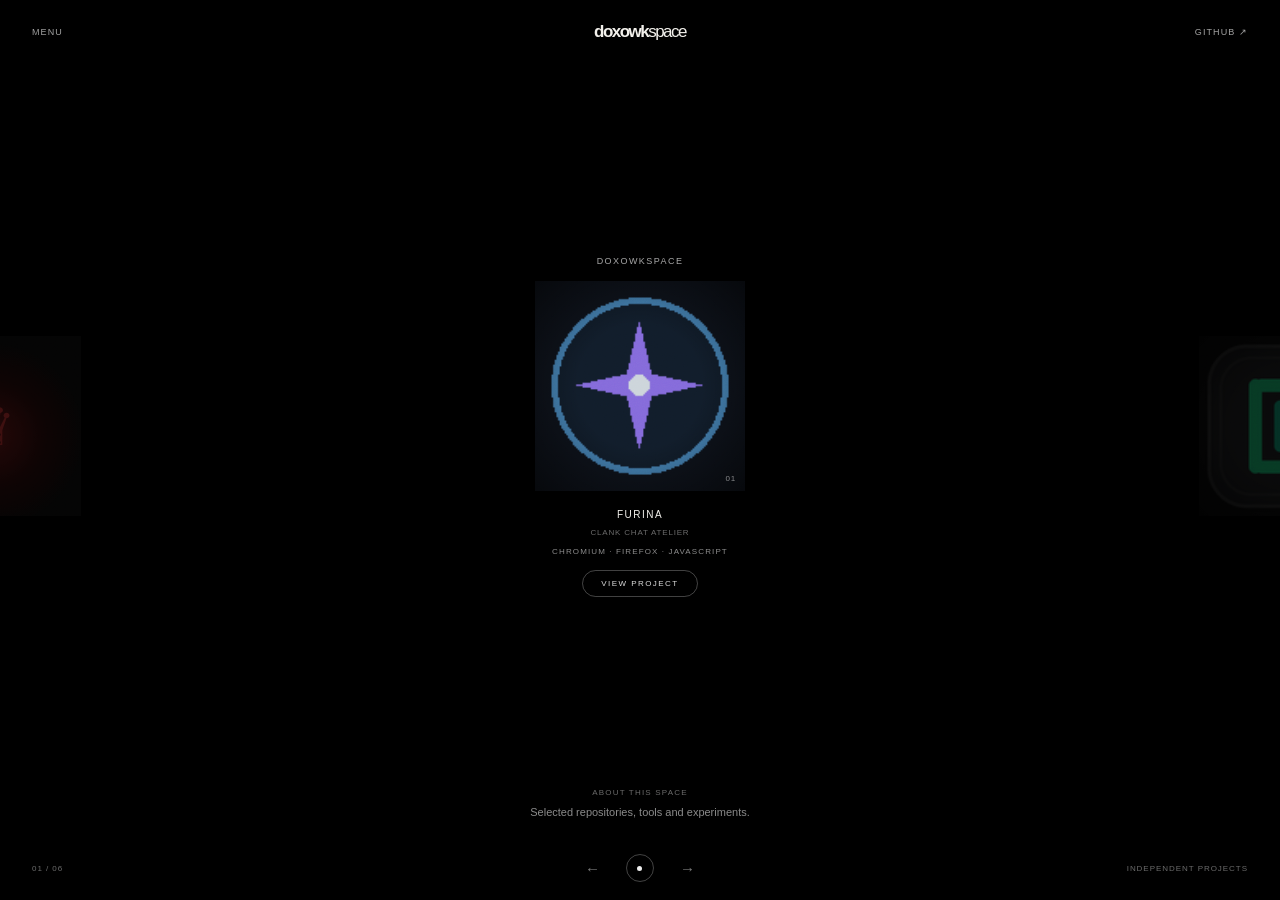
==== commit e2ce9a99: "Move site files to repo root" ====
--- a/index.html
+++ b/index.html
@@ -1,173 +1,147 @@
-<!doctype html>
-<html lang="en" data-theme="dark">
+<!DOCTYPE html>
+<html lang="en">
 <head>
-  <meta charset="utf-8">
-  <meta name="viewport" content="width=device-width, initial-scale=1">
-  <meta name="color-scheme" content="dark light">
-  <meta name="theme-color" content="#08070d">
-  <meta name="description" content="A living archive of extensions, experiments, and strange little worlds created by DXK.">
-  <title>DXK // Archive Between Worlds</title>
-  <link rel="preconnect" href="https://fonts.googleapis.com">
-  <link rel="preconnect" href="https://fonts.gstatic.com" crossorigin>
-  <link href="https://fonts.googleapis.com/css2?family=Cormorant+Garamond:ital,wght@0,500;0,600;1,500&family=IBM+Plex+Mono:wght@400;500;600&family=Space+Grotesk:wght@400;500;600;700&display=swap" rel="stylesheet">
-  <link rel="stylesheet" href="style.css">
+    <meta charset="UTF-8">
+    <meta name="viewport" content="width=device-width, initial-scale=1.0">
+    <meta name="theme-color" content="#000000">
+    <meta name="description" content="DoxowkSpace — Developer portfolio: projects, tools and experiments.">
+
+    <title>DoxowkSpace</title>
+
+    <link rel="stylesheet" href="style.css">
+    <script src="script.js" defer></script>
 </head>
 <body>
-  <a class="skip-link" href="#archive-stage">Skip to creations</a>
-  <canvas class="world-canvas" id="world-canvas" aria-hidden="true"></canvas>
-  <div class="grain" aria-hidden="true"></div>
-  <div class="cursor-aura" id="cursor-aura" aria-hidden="true"></div>
+    
+<main class="space">
+    <header class="topbar">
+        <button class="text-control" id="menu-button" type="button">
+            MENU
+        </button>
 
-  <header class="site-header">
-    <a class="brand" href="#archive-stage" aria-label="DXK archive home">
-      <span class="brand-sigil" aria-hidden="true">DXK</span>
-      <span class="brand-copy">
-        <strong>Archive Between Worlds</strong>
-        <small>Extensions · Experiments · Impossible things</small>
-      </span>
-    </a>
+        <a class="wordmark" href="#" aria-label="DoxowkSpace home">
+            doxowk<span>space</span>
+        </a>
 
-    <div class="header-actions">
-      <button class="quiet-button" id="search-open" type="button" aria-haspopup="dialog">
-        <span aria-hidden="true">⌕</span><span class="desktop-label">Find a creation</span><kbd>/</kbd>
-      </button>
-      <button class="icon-button" id="audio-toggle" type="button" aria-pressed="false" aria-label="Enable interface sounds">
-        <span class="audio-icon" aria-hidden="true">◖</span>
-      </button>
-      <button class="icon-button" id="theme-toggle" type="button" aria-label="Use light theme">
-        <span aria-hidden="true">☼</span>
-      </button>
-    </div>
-  </header>
+        <a class="text-control" id="github-link" href="https://github.com/" target="_blank" rel="noopener">GITHUB ↗</a>
+    </header>
 
-  <main>
-    <section class="archive-stage" id="archive-stage" aria-labelledby="project-title">
-      <div class="world-index" aria-label="Creation index">
-        <div class="index-heading">
-          <span>World index</span>
-          <strong id="project-count">00</strong>
-        </div>
-        <nav class="world-list" id="world-list"></nav>
-        <div class="index-progress" aria-hidden="true"><span id="index-progress-fill"></span></div>
-      </div>
+    <section class="gallery" aria-label="Project gallery">
+        <button class="artwork side-artwork left-artwork" aria-label="Previous project">
+            <span class="artwork-art art-blue"></span>
+        </button>
 
-      <div class="artifact-stage" id="artifact-stage">
-        <div class="stage-orbit orbit-one" aria-hidden="true"></div>
-        <div class="stage-orbit orbit-two" aria-hidden="true"></div>
-        <div class="stage-glyph" id="stage-glyph" aria-hidden="true">◇</div>
+        <div class="featured">
+            <p class="collection-label">DOXOWKSPACE</p>
 
-        <figure class="media-frame" id="media-frame" data-shape="landscape">
-          <div class="media-backdrop" id="media-backdrop" aria-hidden="true"></div>
-          <button class="media-open" id="media-open" type="button" aria-label="Open image at full size">
-            <img id="project-image" alt="" decoding="async">
-          </button>
-          <div class="media-empty" id="media-empty" hidden>
-            <span aria-hidden="true">◇</span>
-            <p>No visual transmission yet</p>
-          </div>
-          <figcaption class="media-caption">
-            <span id="image-caption"></span>
-            <span id="gallery-count"></span>
-          </figcaption>
-          <div class="gallery-controls" id="gallery-controls" hidden>
-            <button id="gallery-prev" type="button" aria-label="Previous image">←</button>
-            <button id="gallery-next" type="button" aria-label="Next image">→</button>
-          </div>
-        </figure>
+            <button class="artwork main-artwork" id="featured-artwork"
+                aria-label="Open project details">
+                <span class="artwork-art art-main"></span>
+                <span class="artwork-number">01</span>
+            </button>
 
-        <div class="gallery-dots" id="gallery-dots" aria-label="Image gallery"></div>
-      </div>
-
-      <article class="project-intro" id="project-intro" aria-live="polite">
-        <div class="project-kicker">
-          <span id="project-id">000</span>
-          <span class="kicker-line" aria-hidden="true"></span>
-          <span id="project-type">Archive record</span>
+            <div class="project-info" aria-live="polite">
+                <h1 id="project-title">PROJECT ONE</h1>
+                <p id="project-description">A WORK IN PROGRESS</p>
+                <p class="project-tags" id="project-tags"></p>
+                <button class="explore-link" id="project-details" type="button">VIEW PROJECT</button>
+            </div>
         </div>
 
-        <h1 id="project-title">Opening the archive…</h1>
-        <p class="project-meta" id="project-meta"></p>
-        <p class="project-description" id="project-description"></p>
-
-        <div class="project-tags" id="project-tags"></div>
-
-        <div class="project-actions" id="project-actions"></div>
-
-        <button class="record-link" id="record-link" type="button">
-          Enter full archive record <span aria-hidden="true">↓</span>
+        <button class="artwork side-artwork right-artwork" aria-label="Next project">
+            <span class="artwork-art art-red"></span>
         </button>
-      </article>
-
-      <div class="stage-status" aria-hidden="true">
-        <span class="status-pulse"></span>
-        <span id="stage-status-text">Locating archive…</span>
-      </div>
     </section>
 
-    <section class="record-section" id="record-section" aria-labelledby="record-title">
-      <div class="record-watermark" id="record-watermark" aria-hidden="true">◇</div>
-      <div class="record-heading">
-        <span class="section-index">Selected world / complete record</span>
-        <h2 id="record-title">Archive record</h2>
-        <p id="record-summary"></p>
-      </div>
+    <div class="about-inline">
+        <span>ABOUT THIS SPACE</span>
+        <p>Selected repositories, tools and experiments.</p>
+    </div>
 
-      <div class="record-grid">
-        <section class="record-panel record-details" id="record-details-panel">
-          <div class="panel-label">Field notes</div>
-          <div id="record-details"></div>
+    <footer class="bottombar">
+        <span class="counter" id="project-counter">01 / 03</span>
+
+        <div class="gallery-controls">
+            <button class="arrow-control" id="previous-button"
+                aria-label="Previous project">←</button>
+
+            <button class="gallery-indicator" id="gallery-indicator"
+                aria-label="Advance to next project">
+                <span></span>
+            </button>
+
+            <button class="arrow-control" id="next-button"
+                aria-label="Next project">→</button>
+        </div>
+
+        <span class="footer-label">INDEPENDENT PROJECTS</span>
+    </footer>
+</main>
+
+
+    <aside class="detail" id="detail" aria-hidden="true" aria-labelledby="detail-title">
+        <button class="text-control detail-close" id="detail-close" type="button">CLOSE</button>
+
+        <div class="detail-inner">
+            <div class="detail-art"><span class="artwork-art"></span></div>
+
+            <div class="detail-body">
+                <p class="detail-kicker" id="detail-kicker"></p>
+                <h2 id="detail-title"></h2>
+                <p class="detail-text" id="detail-text"></p>
+                <dl class="detail-facts" id="detail-facts"></dl>
+                <div class="detail-links" id="detail-links"></div>
+                <div class="detail-tools" id="detail-tools" hidden>
+                    <p class="detail-kicker" id="detail-tools-label"></p>
+                    <div class="detail-links" id="detail-tools-links"></div>
+                </div>
+                <details class="detail-install" id="detail-install" hidden>
+                    <summary>HOW TO INSTALL</summary>
+                    <ol id="detail-install-steps"></ol>
+                    <p class="install-note" id="detail-install-note" hidden></p>
+                </details>
+            </div>
+
+            <section class="detail-previews" id="detail-previews" hidden>
+                <p class="detail-kicker">PREVIEWS</p>
+                <div class="preview-row" id="detail-previews-row"></div>
+            </section>
+        </div>
+    </aside>
+
+    <div class="lightbox" id="lightbox" role="dialog" aria-modal="true" aria-hidden="true" aria-label="Preview image">
+        <button class="text-control lightbox-close" id="lightbox-close" type="button">CLOSE</button>
+        <button class="arrow-control lightbox-prev" id="lightbox-prev" type="button" aria-label="Previous image">←</button>
+        <figure class="lightbox-figure">
+            <img id="lightbox-image" alt="">
+            <figcaption id="lightbox-caption"></figcaption>
+        </figure>
+        <button class="arrow-control lightbox-next" id="lightbox-next" type="button" aria-label="Next image">→</button>
+    </div>
+
+    <nav class="menu" id="menu" aria-hidden="true" aria-label="Menu">
+        <button class="text-control menu-close" id="menu-close" type="button">CLOSE</button>
+
+        <ul>
+            <li><button type="button" data-close>PROJECTS</button></li>
+            <li><a id="menu-github" href="https://github.com/" target="_blank" rel="noopener">GITHUB ↗</a></li>
+        </ul>
+
+        <section class="about" id="about">
+            <span>ABOUT</span>
+            <p class="about-name">DOXOWK / IONUT ALEXANDRU ROSCAN / LOXXANI</p>
+            <p>Developer building open-source browser extensions and games in Godot. As LOXXANI, I'm also an established music producer. Everything here is made by me, in the open.</p>
         </section>
 
-        <section class="record-panel record-stack" id="record-stack-panel">
-          <div class="panel-label">Inside the creation</div>
-          <ul id="record-stack"></ul>
+        <section class="contact" id="music">
+            <span>MUSIC / LOXXANI</span>
+            <div class="contact-links" id="music-links"></div>
         </section>
 
-        <section class="record-panel record-code" id="record-code-panel">
-          <div class="panel-label" id="record-code-label">Recovered fragment</div>
-          <pre><code id="record-code"></code></pre>
+        <section class="contact" id="contact">
+            <span>CONTACT</span>
+            <div class="contact-links" id="contact-links"></div>
         </section>
-      </div>
-
-      <div class="record-footer">
-        <div id="record-actions"></div>
-        <p id="record-hint"></p>
-      </div>
-    </section>
-  </main>
-
-  <footer class="site-footer">
-    <p>Built as a doorway, not a display case.</p>
-    <a href="#archive-stage">Return to the worlds ↑</a>
-  </footer>
-
-  <dialog class="search-dialog" id="search-dialog">
-    <form method="dialog" class="search-shell">
-      <div class="search-topline">
-        <label for="archive-search">Search the archive</label>
-        <button value="cancel" class="dialog-close" aria-label="Close search">×</button>
-      </div>
-      <input id="archive-search" type="search" placeholder="Name, tag, platform, feature…" autocomplete="off">
-      <div class="search-results" id="search-results"></div>
-      <p class="search-help"><kbd>↑</kbd><kbd>↓</kbd> move · <kbd>Enter</kbd> open · <kbd>Esc</kbd> close</p>
-    </form>
-  </dialog>
-
-  <dialog class="lightbox" id="lightbox">
-    <button class="lightbox-close" id="lightbox-close" type="button" aria-label="Close full-size image">×</button>
-    <button class="lightbox-arrow lightbox-prev" id="lightbox-prev" type="button" aria-label="Previous image">←</button>
-    <figure>
-      <img id="lightbox-image" alt="">
-      <figcaption id="lightbox-caption"></figcaption>
-    </figure>
-    <button class="lightbox-arrow lightbox-next" id="lightbox-next" type="button" aria-label="Next image">→</button>
-  </dialog>
-
-  <div class="load-error" id="load-error" role="alert" hidden>
-    <span>Archive link interrupted.</span>
-    <button id="retry-load" type="button">Try again</button>
-  </div>
-
-  <script src="script.js"></script>
+    </nav>
 </body>
-</html>
+</html>
--- a/style.css
+++ b/style.css
@@ -1,473 +1,1150 @@
 :root {
   color-scheme: dark;
-  --bg: #08070d;
-  --bg-soft: #100d17;
-  --surface: rgba(18, 15, 27, 0.72);
-  --surface-solid: #12101a;
-  --text: #f6f2ff;
-  --muted: #aaa2b8;
-  --faint: #756d82;
-  --line: rgba(255, 255, 255, 0.12);
-  --line-strong: rgba(255, 255, 255, 0.23);
-  --accent: #9d7cff;
-  --accent-rgb: 157, 124, 255;
-  --accent-2: #68dcff;
-  --accent-ink: #08070d;
-  --serif: "Cormorant Garamond", Georgia, serif;
-  --sans: "Space Grotesk", system-ui, sans-serif;
-  --mono: "IBM Plex Mono", ui-monospace, monospace;
-  --header-height: 78px;
-  --ease-out: cubic-bezier(.16, 1, .3, 1);
-}
-
-:root[data-theme="light"] {
-  color-scheme: light;
-  --bg: #f2eff8;
-  --bg-soft: #e8e2f0;
-  --surface: rgba(255, 255, 255, 0.72);
-  --surface-solid: #fbf9ff;
-  --text: #17121f;
-  --muted: #625a6e;
-  --faint: #8b8197;
-  --line: rgba(28, 20, 38, 0.13);
-  --line-strong: rgba(28, 20, 38, 0.24);
-  --accent-ink: #fff;
-}
-
-* { box-sizing: border-box; }
+  --background: #000;
+  --foreground: #f2f0eb;
+  --muted: #686868;
+  --font: Arial, Helvetica, sans-serif;
+}
+
+* {
+  box-sizing: border-box;
+}
 
 html {
+  background: var(--background);
   scroll-behavior: smooth;
-  scrollbar-color: var(--accent) var(--bg);
 }
 
 body {
   min-width: 320px;
   margin: 0;
-  overflow-x: hidden;
-  color: var(--text);
-  background: var(--bg);
-  font-family: var(--sans);
-  font-size: 1rem;
+  background: var(--background);
+  color: var(--foreground);
+  font-family: var(--font);
+}
+
+button,
+a {
+  color: inherit;
+  font: inherit;
+}
+
+a {
+  text-decoration: none;
+}
+
+button {
+  -webkit-tap-highlight-color: transparent;
+}
+
+.space {
+  position: relative;
+  display: grid;
+  grid-template-rows: 64px minmax(0, 1fr) auto 64px;
+  height: 100svh;
+  min-height: 480px;
+  overflow: hidden;
+  background: #000;
+}
+
+.topbar {
+  position: relative;
+  z-index: 2;
+  display: grid;
+  grid-template-columns: 1fr 1fr 1fr;
+  align-items: center;
+  padding: 0 32px;
+}
+
+.text-control {
+  width: fit-content;
+  padding: 8px 0;
+  border: 0;
+  background: none;
+  color: #a0a0a0;
+  font-size: 9px;
+  letter-spacing: 0.12em;
+  cursor: pointer;
+  transition: color 180ms ease;
+}
+
+.text-control:last-child {
+  justify-self: end;
+}
+
+.text-control:hover {
+  color: #fff;
+}
+
+.wordmark {
+  justify-self: center;
+  font-size: 17px;
+  font-weight: 800;
+  letter-spacing: -0.09em;
+}
+
+.wordmark span {
+  font-weight: 400;
+}
+
+.gallery {
+  position: relative;
+  display: grid;
+  min-height: 0;
+  place-items: center;
+  overflow: hidden;
+}
+
+.featured {
+  position: relative;
+  z-index: 1;
+  display: flex;
+  width: 210px;
+  flex-direction: column;
+  align-items: center;
+}
+
+.collection-label {
+  margin: 0 0 15px;
+  color: #a5a5a5;
+  font-size: 9px;
+  letter-spacing: 0.16em;
+}
+
+.artwork {
+  position: relative;
+  display: block;
+  padding: 0;
+  overflow: hidden;
+  border: 0;
+  background: #101010;
+  cursor: pointer;
+}
+
+.main-artwork {
+  width: 190px;
+  aspect-ratio: 1;
+}
+
+.artwork-art {
+  position: absolute;
+  inset: 0;
+  display: block;
+  overflow: hidden;
+  transition: transform 500ms ease;
+}
+
+.artwork:hover .artwork-art {
+  transform: scale(1.045);
+}
+
+.art-main {
+  background:
+    radial-gradient(ellipse at 48% 40%, #555 0, #252525 13%, transparent 35%),
+    radial-gradient(ellipse at 52% 67%, #292929 0, #090909 46%, #151515 72%);
+}
+
+.art-main::before {
+  position: absolute;
+  inset: 12%;
+  border: 1px solid #ffffff19;
+  content: '';
+  transform: rotate(45deg) scale(0.75);
+}
+
+.art-main::after {
+  position: absolute;
+  top: 23%;
+  left: 35%;
+  width: 30%;
+  height: 54%;
+  border: 1px solid #ffffff55;
+  background: linear-gradient(140deg, #7775, #1119 55%, #4447);
+  content: '';
+  transform: rotate(-12deg);
+  box-shadow: 0 0 35px #ffffff0b;
+}
+
+.art-blue {
+  background:
+    radial-gradient(ellipse at 40% 35%, #80929a 0, transparent 27%),
+    linear-gradient(145deg, #4e6067, #161a1c 55%, #080808);
+}
+
+.art-blue::after {
+  position: absolute;
+  inset: 20%;
+  border: 1px solid #ffffff35;
+  content: '';
+  transform: rotate(20deg);
+}
+
+.art-red {
+  background:
+    radial-gradient(circle at 55% 46%, #b42e2e 0, #762020 23%, transparent 24%),
+    #d6d2ca;
+}
+
+.art-red::after {
+  position: absolute;
+  top: 12%;
+  right: 12%;
+  width: 19px;
+  aspect-ratio: 1;
+  background: #171717;
+  content: '';
+  transform: rotate(45deg);
+}
+
+.artwork-number {
+  position: absolute;
+  right: 9px;
+  bottom: 8px;
+  color: #ffffff80;
+  font-size: 8px;
+  letter-spacing: 0.1em;
+}
+
+.project-info {
+  margin-top: 18px;
+  text-align: center;
+}
+
+.project-info h1 {
+  margin: 0;
+  font-size: 10px;
+  font-weight: 500;
+  letter-spacing: 0.15em;
+}
+
+.project-info p {
+  margin: 8px 0 0;
+  color: var(--muted);
+  font-size: 8px;
+  letter-spacing: 0.1em;
+}
+
+.side-artwork {
+  position: absolute;
+  top: 50%;
+  width: 130px;
+  aspect-ratio: 1;
+  transform: translateY(-50%);
+  opacity: 0.9;
+}
+
+.left-artwork {
+  left: 0;
+  transform: translate(-72%, -50%);
+}
+
+.right-artwork {
+  right: 0;
+  transform: translate(72%, -50%);
+}
+
+.bottombar {
+  position: relative;
+  z-index: 2;
+  display: grid;
+  grid-template-columns: 1fr 1fr 1fr;
+  align-items: center;
+  padding: 0 32px;
+}
+
+.counter,
+.footer-label {
+  color: var(--muted);
+  font-size: 8px;
+  letter-spacing: 0.12em;
+}
+
+.footer-label {
+  justify-self: end;
+}
+
+.gallery-controls {
+  display: flex;
+  align-items: center;
+  justify-content: center;
+  gap: 18px;
+}
+
+.arrow-control {
+  padding: 8px;
+  border: 0;
+  background: transparent;
+  color: #777;
+  font-size: 15px;
+  cursor: pointer;
+  transition: color 180ms ease;
+}
+
+.arrow-control:hover {
+  color: #fff;
+}
+
+.gallery-indicator {
+  display: grid;
+  width: 28px;
+  height: 28px;
+  place-items: center;
+  padding: 0;
+  border: 1px solid #ffffff40;
+  border-radius: 50%;
+  background: transparent;
+  cursor: pointer;
+}
+
+.gallery-indicator span {
+  width: 5px;
+  height: 5px;
+  border-radius: 50%;
+  background: #eee;
+}
+
+.about-inline {
+  display: flex;
+  flex-direction: column;
+  align-items: center;
+  gap: 7px;
+  padding: 0 24px 14px;
+  text-align: center;
+}
+
+.about-inline > span {
+  color: var(--muted);
+  font-size: 8px;
+  letter-spacing: 0.15em;
+}
+
+.about-inline p {
+  margin: 0;
+  color: #888;
+  font-size: 11px;
   line-height: 1.6;
-  transition: background-color 500ms ease, color 400ms ease;
-}
-
-body::before {
+}
+
+.about > span {
+  color: var(--muted);
+  font-size: 9px;
+  letter-spacing: 0.15em;
+}
+
+.about p {
+  max-width: 360px;
+  color: #bbb;
+  font-size: 14px;
+  line-height: 1.8;
+}
+
+@media (min-width: 900px) {
+  .featured {
+    width: 240px;
+  }
+
+  .main-artwork {
+    width: 210px;
+  }
+
+  .side-artwork {
+    width: 180px;
+  }
+
+  .left-artwork {
+    left: 0;
+    transform: translate(-55%, -50%);
+  }
+
+  .right-artwork {
+    right: 0;
+    transform: translate(55%, -50%);
+  }
+}
+
+@media (max-width: 500px) {
+  .topbar {
+    padding: 0 18px;
+  }
+
+  .bottombar {
+    padding: 0 18px;
+  }
+
+  .featured {
+    width: 180px;
+  }
+
+  .main-artwork {
+    width: 160px;
+  }
+
+  .side-artwork {
+    width: 105px;
+  }
+
+  .left-artwork {
+    transform: translate(-76%, -50%);
+  }
+
+  .right-artwork {
+    transform: translate(76%, -50%);
+  }
+
+  .footer-label {
+    max-width: 75px;
+    text-align: right;
+    line-height: 1.6;
+  }
+
+  .gallery-controls {
+    gap: 5px;
+  }
+}
+
+@media (prefers-reduced-motion: reduce) {
+  *,
+  *::before,
+  *::after {
+    scroll-behavior: auto !important;
+    transition-duration: 0.01ms !important;
+  }
+}
+
+html,
+body {
+  width: 100%;
+  height: 100%;
+  overflow: hidden;
+}
+
+@media (max-height: 600px) {
+  .space {
+    grid-template-rows: 48px minmax(0, 1fr) auto 48px;
+  }
+
+  .featured {
+    width: 170px;
+  }
+
+  .main-artwork {
+    width: 145px;
+  }
+
+  .collection-label {
+    margin-bottom: 8px;
+  }
+
+  .project-info {
+    margin-top: 10px;
+  }
+
+  .about-inline {
+    padding-bottom: 5px;
+  }
+}
+
+/* Gallery motion */
+
+.artwork {
+  will-change: transform, opacity;
+  transition:
+    transform 650ms cubic-bezier(0.22, 1, 0.36, 1),
+    opacity 450ms ease,
+    filter 450ms ease;
+}
+
+.main-artwork {
+  animation: artwork-float 5s ease-in-out infinite;
+}
+
+.main-artwork:hover {
+  filter: brightness(1.12);
+}
+
+.side-artwork {
+  opacity: 0.48;
+  filter: brightness(0.72);
+  transition:
+    transform 750ms cubic-bezier(0.22, 1, 0.36, 1),
+    opacity 650ms ease,
+    filter 650ms ease;
+}
+
+.left-artwork:hover,
+.right-artwork:hover {
+  opacity: 0.8;
+  filter: brightness(1);
+}
+
+.artwork-art {
+  transition: transform 800ms cubic-bezier(0.22, 1, 0.36, 1);
+}
+
+.artwork:hover .artwork-art {
+  transform: scale(1.035);
+}
+
+.project-info h1,
+.project-info p,
+.artwork-number {
+  transition:
+    opacity 220ms ease,
+    transform 350ms ease;
+}
+
+.project-info.is-changing h1,
+.project-info.is-changing p {
+  opacity: 0;
+  transform: translateY(5px);
+}
+
+.gallery.is-transitioning .featured {
+  pointer-events: none;
+}
+
+.gallery.is-transitioning .main-artwork {
+  animation-play-state: paused;
+}
+
+.collection-label {
+  transition: opacity 350ms ease;
+}
+
+.gallery.is-transitioning .collection-label {
+  opacity: 0.35;
+}
+
+@keyframes artwork-float {
+  0%,
+  100% {
+    translate: 0 0;
+  }
+
+  50% {
+    translate: 0 -4px;
+  }
+}
+
+@media (prefers-reduced-motion: reduce) {
+  .main-artwork {
+    animation: none;
+  }
+
+  .artwork,
+  .artwork-art,
+  .project-info h1,
+  .project-info p,
+  .collection-label {
+    transition-duration: 0.01ms !important;
+  }
+}
+
+/* Carousel transitions (the slide itself is animated from script.js) */
+
+.gallery.is-transitioning .artwork {
+  pointer-events: none;
+}
+
+.gallery.is-transitioning .artwork-number {
+  opacity: 0;
+}
+
+/* Portfolio additions */
+
+.space::after {
+  position: absolute;
+  inset: 0;
+  z-index: 3;
+  opacity: 0.07;
+  pointer-events: none;
+  mix-blend-mode: overlay;
+  content: '';
+  background-image: url("data:image/svg+xml,%3Csvg xmlns='http://www.w3.org/2000/svg' width='160' height='160'%3E%3Cfilter id='n'%3E%3CfeTurbulence type='fractalNoise' baseFrequency='.9' numOctaves='2'/%3E%3C/filter%3E%3Crect width='100%25' height='100%25' filter='url(%23n)'/%3E%3C/svg%3E");
+}
+
+.artwork-art.has-image {
+  background-position: center;
+  background-size: cover;
+}
+
+.artwork-art.has-image::before,
+.artwork-art.has-image::after {
+  display: none;
+}
+
+.project-info .project-tags {
+  margin-top: 10px;
+  color: #8a8a8a;
+  font-size: 8px;
+  letter-spacing: 0.14em;
+}
+
+.explore-link {
+  display: inline-block;
+  margin-top: 14px;
+  padding: 8px 18px;
+  border: 1px solid #ffffff40;
+  border-radius: 999px;
+  color: #d8d8d8;
+  font-size: 8px;
+  letter-spacing: 0.18em;
+  transition:
+    background 220ms ease,
+    color 220ms ease,
+    border-color 220ms ease,
+    opacity 220ms ease;
+}
+
+.explore-link:hover {
+  border-color: var(--foreground);
+  background: var(--foreground);
+  color: #000;
+}
+
+.explore-link[hidden] {
+  display: none;
+}
+
+.project-info.is-changing .explore-link {
+  opacity: 0;
+  pointer-events: none;
+}
+
+.menu {
   position: fixed;
   inset: 0;
-  z-index: -4;
+  z-index: 10;
+  display: flex;
+  flex-direction: column;
+  align-items: center;
+  justify-content: center;
+  gap: 40px;
+  padding: 72px 24px 32px;
+  overflow-y: auto;
+  justify-content: safe center;
+  background: #000000ee;
+  opacity: 0;
+  visibility: hidden;
+  backdrop-filter: blur(14px);
+  transition:
+    opacity 350ms ease,
+    visibility 0s linear 350ms;
+}
+
+.menu.is-open {
+  opacity: 1;
+  visibility: visible;
+  transition:
+    opacity 350ms ease,
+    visibility 0s;
+}
+
+.menu-close {
+  position: absolute;
+  top: 20px;
+  left: 32px;
+}
+
+.menu ul {
+  display: grid;
+  gap: 18px;
+  margin: 0;
+  padding: 0;
+  list-style: none;
+  text-align: center;
+}
+
+.menu li a,
+.menu li button {
+  padding: 0;
+  border: 0;
+  background: none;
+  color: var(--foreground);
+  font-size: clamp(24px, 6vw, 40px);
+  font-weight: 800;
+  letter-spacing: -0.07em;
+  cursor: pointer;
+  opacity: 0.5;
+  transition: opacity 200ms ease;
+}
+
+.menu li a:hover,
+.menu li button:hover {
+  opacity: 1;
+}
+
+.menu .about {
+  max-width: 360px;
+  padding: 0 24px;
+  text-align: center;
+}
+
+@media (max-width: 500px) {
+  .menu-close {
+    left: 18px;
+  }
+}
+
+@media (max-height: 600px) {
+  .explore-link {
+    margin-top: 8px;
+    padding: 6px 14px;
+  }
+}
+
+button.explore-link {
+  background: transparent;
+  font-family: inherit;
+  cursor: pointer;
+}
+
+.art-qoc {
   background:
-    radial-gradient(circle at 74% 34%, rgba(var(--accent-rgb), .13), transparent 31rem),
-    radial-gradient(circle at 22% 85%, color-mix(in srgb, var(--accent-2) 8%, transparent), transparent 28rem),
-    linear-gradient(145deg, transparent 10%, color-mix(in srgb, var(--bg-soft) 66%, transparent));
-  content: "";
-  transition: background 700ms ease;
-}
-
-button, input { font: inherit; }
-button, a { -webkit-tap-highlight-color: transparent; }
-button { color: inherit; }
-a { color: inherit; }
-img { display: block; max-width: 100%; }
-
-::selection { color: #fff; background: rgba(var(--accent-rgb), .72); }
-
-.skip-link {
-  position: fixed;
-  top: 12px;
-  left: 12px;
-  z-index: 9999;
-  padding: 10px 15px;
-  color: #fff;
-  background: #16101e;
-  border: 1px solid var(--accent);
-  border-radius: 999px;
-  transform: translateY(-160%);
-  transition: transform 180ms ease;
-}
-
-.skip-link:focus { transform: none; }
-
-.world-canvas {
+    radial-gradient(circle at 50% 55%, #6a1616 0, #2a0a0a 38%, transparent 70%),
+    #0c0c0c;
+}
+
+.art-qoc::after {
+  position: absolute;
+  inset: 0;
+  display: grid;
+  place-items: center;
+  color: #b32d2d;
+  font-size: 54px;
+  content: '♛';
+}
+
+/* Project detail panel */
+
+.detail {
   position: fixed;
   inset: 0;
-  z-index: -3;
+  z-index: 9;
+  display: grid;
+  place-items: center;
+  padding: 72px 32px 32px;
+  overflow-y: auto;
+  background: #000000f2;
+  opacity: 0;
+  visibility: hidden;
+  backdrop-filter: blur(14px);
+  transition:
+    opacity 400ms ease,
+    visibility 0s linear 400ms;
+}
+
+.detail.is-open {
+  opacity: 1;
+  visibility: visible;
+  transition:
+    opacity 400ms ease,
+    visibility 0s;
+}
+
+.detail-close {
+  position: absolute;
+  top: 20px;
+  left: 32px;
+}
+
+.detail-inner {
+  display: grid;
+  width: min(820px, 100%);
+  grid-template-columns: minmax(0, 300px) minmax(0, 1fr);
+  gap: 48px;
+  align-items: center;
+  transform: translateY(18px);
+  transition: transform 700ms cubic-bezier(0.22, 1, 0.36, 1);
+}
+
+.detail.is-open .detail-inner {
+  transform: none;
+}
+
+.detail-art {
+  position: relative;
   width: 100%;
-  height: 100%;
-  opacity: .85;
+  aspect-ratio: 1;
+  overflow: hidden;
+  background: #101010;
+}
+
+.detail-kicker {
+  margin: 0 0 12px;
+  color: var(--muted);
+  font-size: 9px;
+  letter-spacing: 0.16em;
+}
+
+.detail-body h2 {
+  margin: 0;
+  font-size: clamp(26px, 5vw, 44px);
+  font-weight: 800;
+  letter-spacing: -0.07em;
+  line-height: 1;
+}
+
+.detail-text {
+  margin: 20px 0 0;
+  color: #bbb;
+  font-size: 14px;
+  line-height: 1.8;
+}
+
+.detail-facts {
+  display: grid;
+  grid-template-columns: auto 1fr;
+  gap: 8px 24px;
+  margin: 24px 0 0;
+  font-size: 9px;
+  letter-spacing: 0.14em;
+}
+
+.detail-facts dt {
+  color: var(--muted);
+}
+
+.detail-facts dd {
+  margin: 0;
+  color: #d8d8d8;
+}
+
+.detail-links {
+  display: flex;
+  flex-wrap: wrap;
+  gap: 10px;
+  margin-top: 28px;
+}
+
+.detail-links .explore-link {
+  margin-top: 0;
+}
+
+@media (max-width: 700px) {
+  .detail {
+    place-items: start center;
+    padding: 64px 18px 32px;
+  }
+
+  .detail-close {
+    left: 18px;
+  }
+
+  .detail-inner {
+    grid-template-columns: 1fr;
+    gap: 28px;
+  }
+
+  .detail-art {
+    max-width: 220px;
+  }
+}
+
+.menu .about .about-name {
+  margin: 14px 0 10px;
+  color: var(--foreground);
+  font-size: 10px;
+  letter-spacing: 0.16em;
+  line-height: 1.7;
+}
+
+.detail-tools {
+  margin-top: 32px;
+}
+
+.detail-tools[hidden] {
+  display: none;
+}
+
+.detail-tools .detail-kicker {
+  margin-bottom: 12px;
+}
+
+.detail-tools .detail-links {
+  margin-top: 0;
+}
+
+.contact {
+  display: flex;
+  max-width: 440px;
+  flex-direction: column;
+  align-items: center;
+  gap: 14px;
+}
+
+.contact > span {
+  color: var(--muted);
+  font-size: 9px;
+  letter-spacing: 0.15em;
+}
+
+.contact-links {
+  display: flex;
+  flex-wrap: wrap;
+  justify-content: center;
+  gap: 10px;
+}
+
+.contact-links .explore-link {
+  margin-top: 0;
+}
+
+/* Cover icons: slight dim + vignette (tweak the two alpha values below) */
+
+.artwork-art.has-image::after {
+  position: absolute;
+  inset: 0;
+  display: block;
   pointer-events: none;
-}
-
-.grain {
+  content: '';
+  background:
+    radial-gradient(ellipse at center, transparent 42%, #00000099 100%),
+    #00000024;
+}
+
+/* Install guide, previews and lightbox */
+
+.detail-install {
+  margin-top: 28px;
+  border-top: 1px solid #ffffff1f;
+  padding-top: 16px;
+}
+
+.detail-install[hidden] {
+  display: none;
+}
+
+.detail-install summary {
+  display: flex;
+  align-items: center;
+  justify-content: space-between;
+  color: #d8d8d8;
+  font-size: 9px;
+  letter-spacing: 0.16em;
+  list-style: none;
+  cursor: pointer;
+  transition: color 180ms ease;
+}
+
+.detail-install summary::-webkit-details-marker {
+  display: none;
+}
+
+.detail-install summary::after {
+  color: var(--muted);
+  font-size: 13px;
+  content: '+';
+}
+
+.detail-install[open] summary::after {
+  content: '–';
+}
+
+.detail-install summary:hover {
+  color: #fff;
+}
+
+.detail-install ol {
+  margin: 16px 0 0;
+  padding-left: 20px;
+  color: #bbb;
+  font-size: 13px;
+  line-height: 1.75;
+}
+
+.detail-install li {
+  padding-left: 4px;
+}
+
+.detail-install li + li {
+  margin-top: 6px;
+}
+
+.detail-install li::marker {
+  color: var(--muted);
+  font-size: 11px;
+}
+
+.detail-install code {
+  padding: 1px 6px;
+  border: 1px solid #ffffff1f;
+  background: #0d0d0d;
+  color: #e4e1da;
+  font-family: ui-monospace, SFMono-Regular, Menlo, Consolas, monospace;
+  font-size: 11px;
+  word-break: break-all;
+}
+
+.detail-install strong {
+  color: var(--foreground);
+  font-weight: 600;
+}
+
+.install-note {
+  margin: 14px 0 0;
+  color: var(--muted);
+  font-size: 9px;
+  letter-spacing: 0.12em;
+  line-height: 1.8;
+}
+
+.install-note[hidden] {
+  display: none;
+}
+
+.detail-previews {
+  grid-column: 1 / -1;
+  min-width: 0;
+}
+
+.detail-previews[hidden] {
+  display: none;
+}
+
+.preview-row {
+  display: flex;
+  gap: 14px;
+  padding-bottom: 12px;
+  overflow-x: auto;
+  scroll-snap-type: x proximity;
+  scrollbar-color: #333 transparent;
+  scrollbar-width: thin;
+}
+
+.preview-thumb {
+  display: flex;
+  flex: 0 0 auto;
+  flex-direction: column;
+  gap: 10px;
+  padding: 0;
+  border: 0;
+  background: none;
+  cursor: zoom-in;
+  scroll-snap-align: start;
+  text-align: left;
+}
+
+.preview-thumb img {
+  display: block;
+  width: auto;
+  max-width: none;
+  height: 170px;
+  border: 1px solid #ffffff1f;
+  background: #101010;
+  opacity: 0.82;
+  transition:
+    opacity 250ms ease,
+    border-color 250ms ease;
+}
+
+.preview-thumb:hover img,
+.preview-thumb:focus-visible img {
+  border-color: #ffffff55;
+  opacity: 1;
+}
+
+.preview-thumb span {
+  display: block;
+  width: 0;
+  min-width: 100%;
+  color: var(--muted);
+  font-size: 8px;
+  letter-spacing: 0.12em;
+  line-height: 1.6;
+  text-transform: uppercase;
+}
+
+.lightbox {
   position: fixed;
   inset: 0;
-  z-index: 9998;
-  opacity: .04;
-  pointer-events: none;
-  background-image: url("data:image/svg+xml,%3Csvg viewBox='0 0 160 160' xmlns='http://www.w3.org/2000/svg'%3E%3Cfilter id='n'%3E%3CfeTurbulence type='fractalNoise' baseFrequency='.78' numOctaves='4' stitchTiles='stitchTiles'/%3E%3C/filter%3E%3Crect width='100%25' height='100%25' filter='url(%23n)' opacity='.75'/%3E%3C/svg%3E");
-}
-
-.cursor-aura {
-  position: fixed;
-  z-index: -2;
-  width: 26rem;
-  height: 26rem;
-  border-radius: 50%;
-  background: rgba(var(--accent-rgb), .08);
-  filter: blur(70px);
-  pointer-events: none;
-  translate: -50% -50%;
-  transition: background-color 500ms ease;
-}
-
-.site-header {
-  position: fixed;
-  inset: 0 0 auto;
-  z-index: 1000;
+  z-index: 12;
+  display: grid;
+  grid-template-columns: auto minmax(0, 1fr) auto;
+  align-items: center;
+  gap: 8px;
+  padding: 72px 24px 32px;
+  background: #000000f7;
+  opacity: 0;
+  visibility: hidden;
+  backdrop-filter: blur(14px);
+  transition:
+    opacity 300ms ease,
+    visibility 0s linear 300ms;
+}
+
+.lightbox.is-open {
+  opacity: 1;
+  visibility: visible;
+  transition:
+    opacity 300ms ease,
+    visibility 0s;
+}
+
+.lightbox-close {
+  position: absolute;
+  top: 20px;
+  left: 32px;
+}
+
+.lightbox-prev,
+.lightbox-next {
+  grid-row: 1;
+  padding: 16px;
+  font-size: 20px;
+}
+
+.lightbox-prev {
+  grid-column: 1;
+}
+
+.lightbox-next {
+  grid-column: 3;
+}
+
+.lightbox-figure {
   display: flex;
-  min-height: var(--header-height);
+  grid-column: 2;
+  grid-row: 1;
+  min-width: 0;
+  margin: 0;
+  flex-direction: column;
   align-items: center;
-  justify-content: space-between;
-  padding: 12px clamp(18px, 3.5vw, 58px);
-  border-bottom: 1px solid var(--line);
-  background: color-mix(in srgb, var(--bg) 76%, transparent);
-  backdrop-filter: blur(22px) saturate(125%);
-}
-
-.brand {
-  display: inline-flex;
-  min-width: 0;
-  align-items: center;
-  gap: 13px;
-  text-decoration: none;
-}
-
-.brand-sigil {
-  display: grid;
-  width: 45px;
-  height: 45px;
-  flex: 0 0 auto;
-  place-items: center;
-  border: 1px solid color-mix(in srgb, var(--accent) 55%, var(--line));
-  border-radius: 50%;
-  box-shadow: inset 0 0 18px rgba(var(--accent-rgb), .15), 0 0 24px rgba(var(--accent-rgb), .08);
-  color: var(--accent);
-  font: 600 .66rem/1 var(--mono);
-  letter-spacing: .12em;
-  transition: border-color 500ms ease, color 500ms ease;
-}
-
-.brand-copy { display: grid; line-height: 1.2; }
-.brand-copy strong { font-size: .83rem; letter-spacing: .04em; }
-.brand-copy small { margin-top: 4px; color: var(--faint); font: .62rem/1.3 var(--mono); letter-spacing: .06em; }
-
-.header-actions { display: flex; align-items: center; gap: 9px; }
-.quiet-button, .icon-button {
-  min-height: 42px;
-  border: 1px solid var(--line);
-  background: color-mix(in srgb, var(--surface) 82%, transparent);
-  cursor: pointer;
-  transition: border-color 180ms ease, background 180ms ease, transform 180ms ease;
-}
-.quiet-button:hover, .icon-button:hover { border-color: var(--accent); background: rgba(var(--accent-rgb), .1); }
-.quiet-button:active, .icon-button:active { transform: scale(.96); }
-.quiet-button { display: inline-flex; align-items: center; gap: 10px; padding: 0 13px; border-radius: 999px; color: var(--muted); font-size: .76rem; }
-.quiet-button kbd { color: var(--faint); font: .65rem var(--mono); }
-.icon-button { display: grid; width: 42px; padding: 0; place-items: center; border-radius: 50%; }
-.icon-button[aria-pressed="true"] { color: var(--accent); border-color: rgba(var(--accent-rgb), .55); }
-
-.archive-stage {
-  position: relative;
-  display: grid;
-  grid-template-columns: minmax(180px, .62fr) minmax(380px, 1.45fr) minmax(330px, 1fr);
-  grid-template-areas: "index artifact intro" "status artifact intro";
-  gap: clamp(24px, 3vw, 52px);
-  width: min(1600px, 100%);
-  min-height: 100svh;
-  margin: 0 auto;
-  padding: calc(var(--header-height) + clamp(32px, 5vh, 72px)) clamp(18px, 3.5vw, 58px) clamp(34px, 5vh, 68px);
-  align-items: center;
-}
-
-.world-index { grid-area: index; align-self: center; min-width: 0; }
-.index-heading { display: flex; align-items: center; justify-content: space-between; margin-bottom: 18px; color: var(--faint); font: .65rem var(--mono); letter-spacing: .13em; text-transform: uppercase; }
-.index-heading strong { color: var(--accent); font-weight: 500; }
-.world-list { display: grid; gap: 5px; }
-
-.world-button {
-  position: relative;
-  display: grid;
-  grid-template-columns: 28px 1fr;
-  gap: 11px;
-  width: 100%;
-  padding: 12px 8px;
-  border: 0;
-  border-bottom: 1px solid var(--line);
-  color: var(--faint);
-  background: transparent;
-  text-align: left;
-  cursor: pointer;
-  transition: color 250ms ease, padding 350ms var(--ease-out), border-color 250ms ease;
-}
-.world-button::before { position: absolute; inset: auto auto -1px 0; width: 0; height: 1px; background: var(--accent); content: ""; transition: width 400ms var(--ease-out); }
-.world-button:hover { color: var(--text); padding-left: 13px; }
-.world-button.is-active { color: var(--text); border-color: transparent; padding-left: 13px; }
-.world-button.is-active::before { width: 100%; }
-.world-number { color: var(--accent); font: .65rem/1.6 var(--mono); }
-.world-name { overflow: hidden; font-size: .83rem; line-height: 1.35; text-overflow: ellipsis; white-space: nowrap; }
-.index-progress { height: 2px; margin-top: 18px; overflow: hidden; background: var(--line); }
-.index-progress span { display: block; width: 0; height: 100%; background: var(--accent); box-shadow: 0 0 12px var(--accent); transition: width 500ms var(--ease-out); }
-
-.artifact-stage {
-  position: relative;
-  grid-area: artifact;
-  display: grid;
-  min-width: 0;
-  min-height: clamp(460px, 70vh, 760px);
-  place-items: center;
-  isolation: isolate;
-  perspective: 1200px;
-}
-
-.stage-orbit {
-  position: absolute;
-  z-index: -1;
-  width: min(37vw, 570px);
-  aspect-ratio: 1;
-  border: 1px solid rgba(var(--accent-rgb), .18);
-  border-radius: 50%;
-  transition: border-color 600ms ease;
-}
-.stage-orbit::before, .stage-orbit::after { position: absolute; border: 1px solid rgba(var(--accent-rgb), .12); border-radius: 50%; content: ""; }
-.stage-orbit::before { inset: 8%; }
-.stage-orbit::after { inset: 21%; }
-.orbit-one { animation: slow-spin 34s linear infinite; }
-.orbit-two { width: min(30vw, 450px); border-style: dashed; animation: slow-spin 25s linear infinite reverse; }
-.orbit-two::before { inset: -8%; clip-path: polygon(0 0, 50% 0, 50% 100%, 0 100%); }
-
-.stage-glyph {
-  position: absolute;
-  z-index: -2;
-  color: rgba(var(--accent-rgb), .09);
-  font: 500 clamp(16rem, 30vw, 32rem)/1 var(--serif);
-  text-shadow: 0 0 80px rgba(var(--accent-rgb), .14);
-  user-select: none;
-  transition: color 600ms ease, transform 800ms var(--ease-out), opacity 350ms ease;
-}
-
-.media-frame {
-  position: relative;
-  display: grid;
-  width: min(100%, 660px);
-  min-height: 270px;
-  margin: 0;
-  overflow: hidden;
-  place-items: center;
-  border: 1px solid color-mix(in srgb, var(--accent) 38%, var(--line));
-  border-radius: 3px 36px 3px 36px;
-  background: #050408;
-  box-shadow: 0 42px 100px rgba(0, 0, 0, .48), 0 0 50px rgba(var(--accent-rgb), .09), inset 0 0 0 8px rgba(255,255,255,.018);
-  transform: rotateY(-2deg) rotateX(1deg);
-  transition: width 650ms var(--ease-out), height 650ms var(--ease-out), border-color 600ms ease, transform 650ms var(--ease-out), opacity 240ms ease;
-}
-.media-frame[data-shape="landscape"] { aspect-ratio: 16 / 10; }
-.media-frame[data-shape="square"] { width: min(88%, 570px); aspect-ratio: 1 / 1; }
-.media-frame[data-shape="portrait"] { width: min(72%, 460px); aspect-ratio: 4 / 5; max-height: 72vh; }
-.media-frame::before { position: absolute; inset: 12px; z-index: 3; border: 1px solid rgba(255,255,255,.12); border-radius: 0 26px 0 26px; content: ""; pointer-events: none; }
-.media-frame::after { position: absolute; inset: 0; z-index: 2; background: linear-gradient(120deg, rgba(255,255,255,.08), transparent 26%, transparent 72%, rgba(var(--accent-rgb), .08)); content: ""; pointer-events: none; }
-
-.media-backdrop { position: absolute; inset: -9%; z-index: 0; background-position: center; background-size: cover; filter: blur(28px) brightness(.48) saturate(1.25); opacity: .72; transform: scale(1.12); transition: background-image 400ms ease; }
-.media-open { position: absolute; inset: 0; z-index: 1; display: grid; width: 100%; height: 100%; padding: clamp(22px, 4vw, 46px); border: 0; place-items: center; background: rgba(0,0,0,.14); cursor: zoom-in; }
-.media-open img { width: 100%; height: 100%; object-fit: contain; filter: drop-shadow(0 16px 25px rgba(0,0,0,.38)); transition: opacity 240ms ease, transform 700ms var(--ease-out); }
-.media-open:hover img { transform: scale(1.018); }
-.media-empty { position: absolute; z-index: 1; inset: 0; display: grid; place-content: center; justify-items: center; color: var(--faint); text-align: center; }
-.media-empty span { color: var(--accent); font: 5rem/1 var(--serif); }
-.media-empty p { font: .7rem var(--mono); letter-spacing: .1em; text-transform: uppercase; }
-.media-caption { position: absolute; inset: auto 0 0; z-index: 4; display: flex; justify-content: space-between; gap: 12px; padding: 26px 23px 18px; color: rgba(255,255,255,.76); background: linear-gradient(transparent, rgba(0,0,0,.82)); font: .66rem var(--mono); }
-.gallery-controls { position: absolute; z-index: 5; inset: 50% 14px auto; display: flex; justify-content: space-between; pointer-events: none; translate: 0 -50%; }
-.gallery-controls button { display: grid; width: 40px; height: 40px; border: 1px solid rgba(255,255,255,.24); border-radius: 50%; place-items: center; color: #fff; background: rgba(7,5,11,.7); backdrop-filter: blur(10px); cursor: pointer; pointer-events: auto; }
-.gallery-controls button:hover { border-color: var(--accent); background: rgba(var(--accent-rgb), .22); }
-.gallery-dots { position: absolute; top: calc(50% + min(22vw, 345px)); display: flex; gap: 7px; z-index: 6; }
-.gallery-dot { width: 20px; height: 3px; padding: 0; border: 0; background: var(--line-strong); cursor: pointer; transition: width 250ms ease, background 250ms ease; }
-.gallery-dot.is-active { width: 38px; background: var(--accent); }
-
-.artifact-stage.is-switching .media-frame { opacity: 0; transform: rotateY(5deg) rotateX(-2deg) translateY(12px) scale(.97); }
-.artifact-stage.is-switching .stage-glyph { opacity: 0; transform: scale(.82) rotate(-10deg); }
-
-.project-intro { grid-area: intro; align-self: center; min-width: 0; }
-.project-kicker { display: flex; align-items: center; gap: 11px; color: var(--faint); font: .65rem var(--mono); letter-spacing: .1em; text-transform: uppercase; }
-.project-kicker > :first-child { color: var(--accent); }
-.kicker-line { width: 38px; height: 1px; background: var(--line-strong); }
-.project-intro h1 { max-width: 700px; margin: 20px 0 10px; font: 500 clamp(2.8rem, 5vw, 5.7rem)/.88 var(--serif); letter-spacing: -.045em; text-wrap: balance; }
-.project-meta { margin: 0 0 22px; color: var(--faint); font: .67rem/1.6 var(--mono); }
-.project-description { max-width: 590px; margin: 0; color: var(--muted); font-size: clamp(.98rem, 1.15vw, 1.08rem); line-height: 1.76; }
-.project-tags { display: flex; flex-wrap: wrap; gap: 6px; max-height: 70px; margin-top: 25px; overflow: hidden; }
-.project-tags span { padding: 5px 8px; border: 1px solid var(--line); border-radius: 999px; color: var(--faint); font: .61rem var(--mono); }
-.project-actions { display: flex; flex-wrap: wrap; gap: 9px; margin-top: 29px; }
-.action-button { display: inline-flex; min-height: 46px; align-items: center; justify-content: center; padding: 11px 17px; border: 1px solid var(--line-strong); border-radius: 3px; color: var(--text); background: var(--surface); font-size: .78rem; font-weight: 600; text-decoration: none; transition: background 180ms ease, color 180ms ease, border-color 180ms ease, translate 180ms ease; }
-.action-button:hover { border-color: var(--accent); translate: 0 -2px; }
-.action-button.primary { color: var(--accent-ink); border-color: var(--accent); background: var(--accent); }
-.record-link { margin-top: 22px; padding: 5px 0; border: 0; border-bottom: 1px solid var(--line-strong); color: var(--muted); background: transparent; font-size: .76rem; cursor: pointer; }
-.record-link:hover { color: var(--accent); border-color: var(--accent); }
-
-.stage-status { grid-area: status; align-self: end; display: flex; align-items: center; gap: 8px; color: var(--faint); font: .61rem var(--mono); letter-spacing: .08em; text-transform: uppercase; }
-.status-pulse { width: 6px; height: 6px; border-radius: 50%; background: var(--accent); box-shadow: 0 0 10px var(--accent); animation: breathe 2.2s ease-in-out infinite; }
-
-.record-section {
-  position: relative;
-  width: min(1440px, calc(100% - 36px));
-  min-height: 80svh;
-  margin: 0 auto 90px;
-  padding: clamp(54px, 8vw, 118px) clamp(20px, 5vw, 78px);
-  overflow: hidden;
-  border: 1px solid var(--line);
-  border-radius: 4px 74px 4px 74px;
-  background: linear-gradient(145deg, color-mix(in srgb, var(--surface-solid) 94%, transparent), color-mix(in srgb, var(--surface) 82%, transparent));
-  box-shadow: 0 40px 100px rgba(0,0,0,.24);
-}
-.record-section::before { position: absolute; inset: 0; background-image: linear-gradient(var(--line) 1px, transparent 1px), linear-gradient(90deg, var(--line) 1px, transparent 1px); background-size: 64px 64px; mask-image: linear-gradient(to bottom right, #000, transparent 72%); opacity: .18; content: ""; pointer-events: none; }
-.record-watermark { position: absolute; top: -9rem; right: -1rem; color: rgba(var(--accent-rgb), .06); font: 28rem/1 var(--serif); user-select: none; }
-.record-heading { position: relative; max-width: 760px; }
-.section-index, .panel-label { color: var(--accent); font: .64rem var(--mono); letter-spacing: .13em; text-transform: uppercase; }
-.record-heading h2 { margin: 15px 0 8px; font: 500 clamp(2.7rem, 5vw, 5rem)/.95 var(--serif); letter-spacing: -.035em; }
-.record-heading p { margin: 0; color: var(--muted); }
-.record-grid { position: relative; display: grid; grid-template-columns: .8fr 1.2fr; gap: 16px; margin-top: 55px; }
-.record-panel { padding: clamp(20px, 3vw, 34px); border: 1px solid var(--line); background: color-mix(in srgb, var(--bg) 30%, transparent); }
-.record-details { grid-column: 1; }
-.record-stack { grid-column: 2; grid-row: span 2; }
-.record-code { grid-column: 1; overflow: hidden; }
-.record-panel p { color: var(--muted); }
-.record-panel code { padding: .12em .35em; border-radius: 4px; color: var(--accent); background: rgba(var(--accent-rgb), .09); font-family: var(--mono); }
-.record-details > div > *:first-child, .record-stack ul > *:first-child { margin-top: 20px; }
-.record-stack ul { margin: 0; padding: 0; list-style: none; }
-.record-stack li { position: relative; padding: 10px 0 10px 25px; border-bottom: 1px solid var(--line); color: var(--muted); }
-.record-stack li::before { position: absolute; left: 2px; color: var(--accent); content: "◇"; }
-.record-stack li:has(strong) { color: var(--text); }
-.record-code pre { max-height: 320px; margin: 20px 0 0; overflow: auto; white-space: pre-wrap; }
-.record-code pre code { padding: 0; color: var(--muted); background: transparent; font-size: .76rem; }
-.record-footer { position: relative; display: flex; align-items: flex-end; justify-content: space-between; gap: 22px; margin-top: 40px; padding-top: 25px; border-top: 1px solid var(--line); }
-.record-footer > div { display: flex; flex-wrap: wrap; gap: 9px; }
-.record-footer p { max-width: 600px; margin: 0; color: var(--faint); font-size: .75rem; }
-
-.site-footer { display: flex; width: min(1440px, calc(100% - 36px)); align-items: center; justify-content: space-between; margin: 0 auto; padding: 0 0 55px; color: var(--faint); font-size: .75rem; }
-.site-footer a { text-decoration: none; }
-.site-footer a:hover { color: var(--accent); }
-
-dialog { color: var(--text); }
-dialog::backdrop { background: rgba(4,3,7,.72); backdrop-filter: blur(15px); }
-.search-dialog { width: min(640px, calc(100% - 28px)); padding: 0; border: 1px solid var(--line-strong); border-radius: 4px 30px 4px 30px; background: color-mix(in srgb, var(--surface-solid) 96%, transparent); box-shadow: 0 40px 120px rgba(0,0,0,.55); }
-.search-shell { padding: 24px; }
-.search-topline { display: flex; align-items: center; justify-content: space-between; margin-bottom: 17px; }
-.search-topline label { font: 500 2rem var(--serif); }
-.dialog-close, .lightbox-close { border: 1px solid var(--line); border-radius: 50%; background: transparent; cursor: pointer; }
-.dialog-close { width: 36px; height: 36px; font-size: 1.3rem; }
-#archive-search { width: 100%; padding: 15px 16px; border: 1px solid var(--line); border-radius: 3px; outline: 0; color: var(--text); background: var(--bg); }
-#archive-search:focus { border-color: var(--accent); box-shadow: 0 0 0 3px rgba(var(--accent-rgb), .11); }
-.search-results { display: grid; max-height: 380px; margin-top: 12px; overflow-y: auto; }
-.search-result { display: grid; grid-template-columns: 42px 1fr auto; gap: 12px; align-items: center; width: 100%; padding: 12px; border: 0; border-bottom: 1px solid var(--line); color: var(--muted); background: transparent; text-align: left; cursor: pointer; }
-.search-result:hover, .search-result.is-focused { color: var(--text); background: rgba(var(--accent-rgb), .08); }
-.search-result-symbol { color: var(--accent); font: 1.7rem var(--serif); text-align: center; }
-.search-result strong { display: block; font-size: .85rem; }
-.search-result small { display: block; margin-top: 2px; color: var(--faint); font-size: .68rem; }
-.search-result > span:last-child { font: .65rem var(--mono); }
-.search-empty { padding: 28px 10px; color: var(--faint); text-align: center; }
-.search-help { margin: 17px 0 0; color: var(--faint); font: .62rem var(--mono); text-align: center; }
-kbd { padding: 2px 5px; border: 1px solid var(--line); border-radius: 3px; }
-
-.lightbox { width: 100vw; max-width: none; height: 100svh; max-height: none; margin: 0; padding: 30px; border: 0; background: rgba(4,3,7,.92); }
-.lightbox[open] { display: grid; grid-template-columns: 55px minmax(0,1fr) 55px; align-items: center; }
-.lightbox figure { display: grid; min-width: 0; height: calc(100svh - 60px); margin: 0; grid-template-rows: minmax(0,1fr) auto; place-items: center; }
-.lightbox img { width: 100%; height: 100%; object-fit: contain; }
-.lightbox figcaption { padding-top: 14px; color: rgba(255,255,255,.72); font: .68rem var(--mono); text-align: center; }
-.lightbox-close { position: fixed; top: 20px; right: 20px; z-index: 2; width: 44px; height: 44px; color: #fff; background: rgba(0,0,0,.45); font-size: 1.5rem; }
-.lightbox-arrow { width: 48px; height: 48px; border: 1px solid rgba(255,255,255,.22); border-radius: 50%; color: #fff; background: rgba(0,0,0,.3); cursor: pointer; }
-.lightbox-arrow:hover { border-color: var(--accent); }
-
-.load-error { position: fixed; z-index: 2000; right: 18px; bottom: 18px; display: flex; align-items: center; gap: 14px; padding: 14px 16px; border: 1px solid #e46e7d; border-radius: 4px; color: #fff; background: #261118; box-shadow: 0 15px 50px rgba(0,0,0,.4); }
-.load-error button { border: 1px solid rgba(255,255,255,.25); color: #fff; background: transparent; cursor: pointer; }
-
-@keyframes slow-spin { to { transform: rotate(360deg); } }
-@keyframes breathe { 50% { opacity: .35; transform: scale(.65); } }
-
-@media (max-width: 1180px) {
-  .archive-stage { grid-template-columns: 170px minmax(340px, 1.2fr) minmax(300px, .9fr); gap: 25px; }
-  .project-intro h1 { font-size: clamp(2.7rem, 4.5vw, 4.4rem); }
-  .media-frame[data-shape="portrait"] { width: min(78%, 430px); }
-}
-
-@media (max-width: 920px) {
-  :root { --header-height: 70px; }
-  .archive-stage { grid-template-columns: minmax(0, 1fr) minmax(260px, .82fr); grid-template-areas: "artifact intro" "index index" "status status"; min-height: auto; padding-top: calc(var(--header-height) + 42px); }
-  .artifact-stage { min-height: 540px; }
-  .stage-orbit { width: min(57vw, 520px); }
-  .orbit-two { width: min(47vw, 420px); }
-  .world-index { align-self: auto; }
-  .index-heading { margin-bottom: 8px; }
-  .world-list { display: flex; max-width: calc(100vw - 36px); gap: 8px; overflow-x: auto; scroll-snap-type: x proximity; scrollbar-width: none; }
-  .world-list::-webkit-scrollbar { display: none; }
-  .world-button { min-width: 210px; scroll-snap-align: start; border: 1px solid var(--line); border-radius: 3px 17px 3px 17px; }
-  .world-button::before { display: none; }
-  .world-button.is-active { border-color: var(--accent); background: rgba(var(--accent-rgb), .07); }
-  .stage-status { margin-top: -8px; }
-  .record-grid { grid-template-columns: 1fr; }
-  .record-details, .record-stack, .record-code { grid-column: 1; grid-row: auto; }
-}
-
-@media (max-width: 680px) {
-  .site-header { padding-inline: 14px; }
-  .brand-copy small, .desktop-label, .quiet-button kbd { display: none; }
-  .quiet-button { width: 42px; padding: 0; justify-content: center; border-radius: 50%; font-size: 1.1rem; }
-  .header-actions { gap: 6px; }
-  .archive-stage { display: flex; min-height: auto; flex-direction: column; gap: 28px; padding: calc(var(--header-height) + 32px) 16px 48px; }
-  .artifact-stage { order: 1; width: 100%; min-height: min(112vw, 500px); }
-  .project-intro { order: 2; width: 100%; }
-  .project-intro h1 { margin-top: 15px; font-size: clamp(3.1rem, 15vw, 5rem); }
-  .project-description { font-size: 1rem; }
-  .project-actions { display: grid; grid-template-columns: 1fr; }
-  .action-button { width: 100%; }
-  .world-index { order: 3; width: 100%; }
-  .stage-status { order: 4; width: 100%; }
-  .stage-orbit { width: 94vw; }
-  .orbit-two { width: 76vw; }
-  .stage-glyph { font-size: 72vw; }
-  .media-frame { width: min(96%, 590px); }
-  .media-frame[data-shape="square"] { width: min(88%, 500px); }
-  .media-frame[data-shape="portrait"] { width: min(74%, 390px); max-height: 500px; }
-  .gallery-dots { top: auto; bottom: 1px; }
-  .media-caption { padding-inline: 18px; }
-  .record-section { width: calc(100% - 20px); margin-bottom: 56px; padding: 48px 17px; border-radius: 3px 38px 3px 38px; }
-  .record-grid { margin-top: 35px; }
-  .record-panel { padding: 20px 16px; }
-  .record-footer { flex-direction: column; align-items: stretch; }
-  .record-footer > div { display: grid; }
-  .site-footer { width: calc(100% - 32px); flex-direction: column; align-items: flex-start; gap: 8px; }
-  .cursor-aura { display: none; }
-  .lightbox { padding: 16px; }
-  .lightbox[open] { grid-template-columns: 1fr; }
-  .lightbox figure { height: calc(100svh - 32px); }
-  .lightbox-arrow { position: fixed; z-index: 2; bottom: 20px; }
-  .lightbox-prev { left: 20px; }
-  .lightbox-next { right: 20px; }
-}
-
-@media (max-width: 420px) {
-  .brand-copy strong { max-width: 142px; overflow: hidden; text-overflow: ellipsis; white-space: nowrap; }
-  .icon-button, .quiet-button { width: 38px; min-height: 38px; }
-  .artifact-stage { min-height: 420px; }
-  .media-frame { min-height: 220px; }
-  .media-frame[data-shape="portrait"] { width: min(80%, 350px); }
-  .world-button { min-width: 185px; }
-  .search-shell { padding: 18px 14px; }
-}
-
-@media (prefers-reduced-motion: reduce) {
-  html { scroll-behavior: auto; }
-  *, *::before, *::after { scroll-behavior: auto !important; animation-duration: .001ms !important; animation-iteration-count: 1 !important; transition-duration: .001ms !important; }
-  .world-canvas, .cursor-aura { display: none; }
-  .media-frame { transform: none; }
-}
-
-@media (hover: none) {
-  .cursor-aura { display: none; }
-}
+  gap: 16px;
+}
+
+.lightbox-figure img {
+  display: block;
+  max-width: 100%;
+  max-height: calc(100svh - 170px);
+  border: 1px solid #ffffff1f;
+  object-fit: contain;
+}
+
+.lightbox-figure figcaption {
+  color: #a0a0a0;
+  font-size: 9px;
+  letter-spacing: 0.14em;
+  text-align: center;
+  text-transform: uppercase;
+}
+
+@media (max-width: 700px) {
+  .preview-thumb img {
+    height: 140px;
+  }
+
+  .lightbox {
+    gap: 0;
+    padding: 64px 4px 24px;
+  }
+
+  .lightbox-close {
+    left: 18px;
+  }
+
+  .lightbox-prev,
+  .lightbox-next {
+    padding: 10px;
+  }
+}
